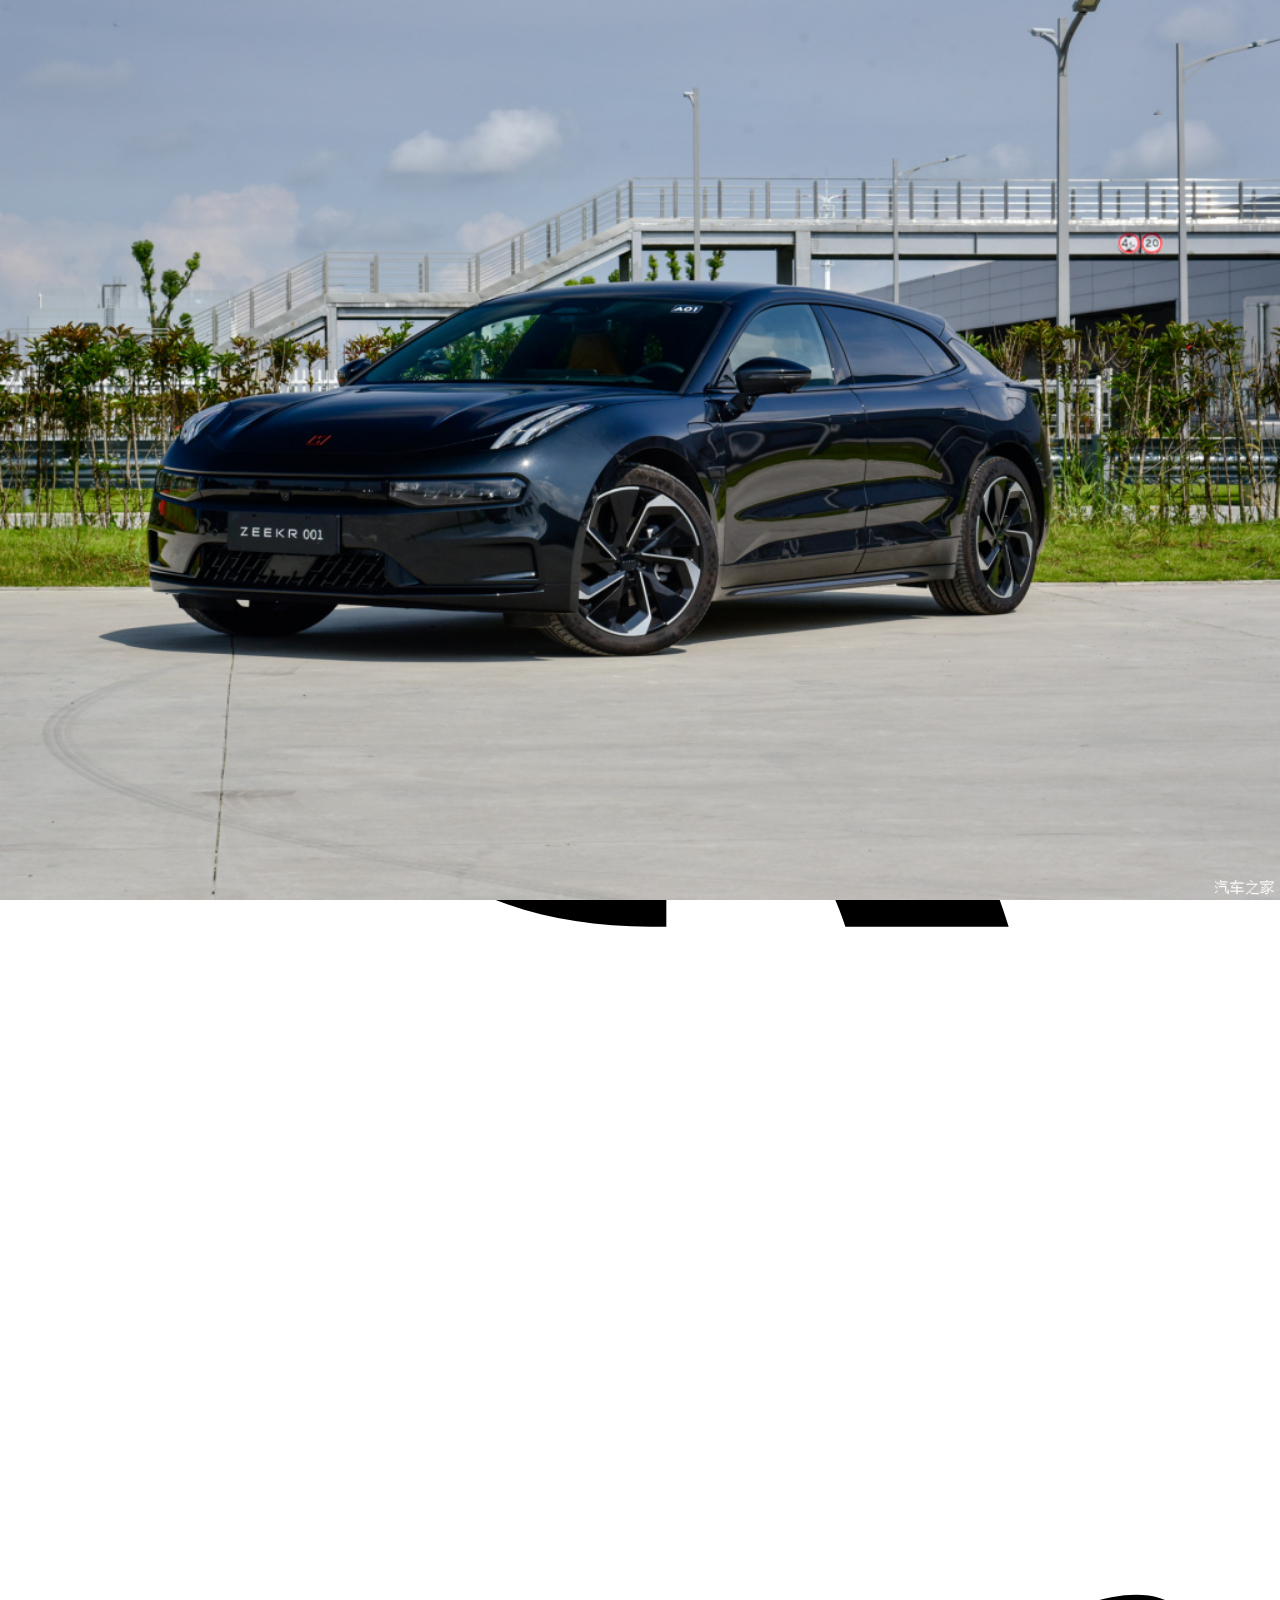
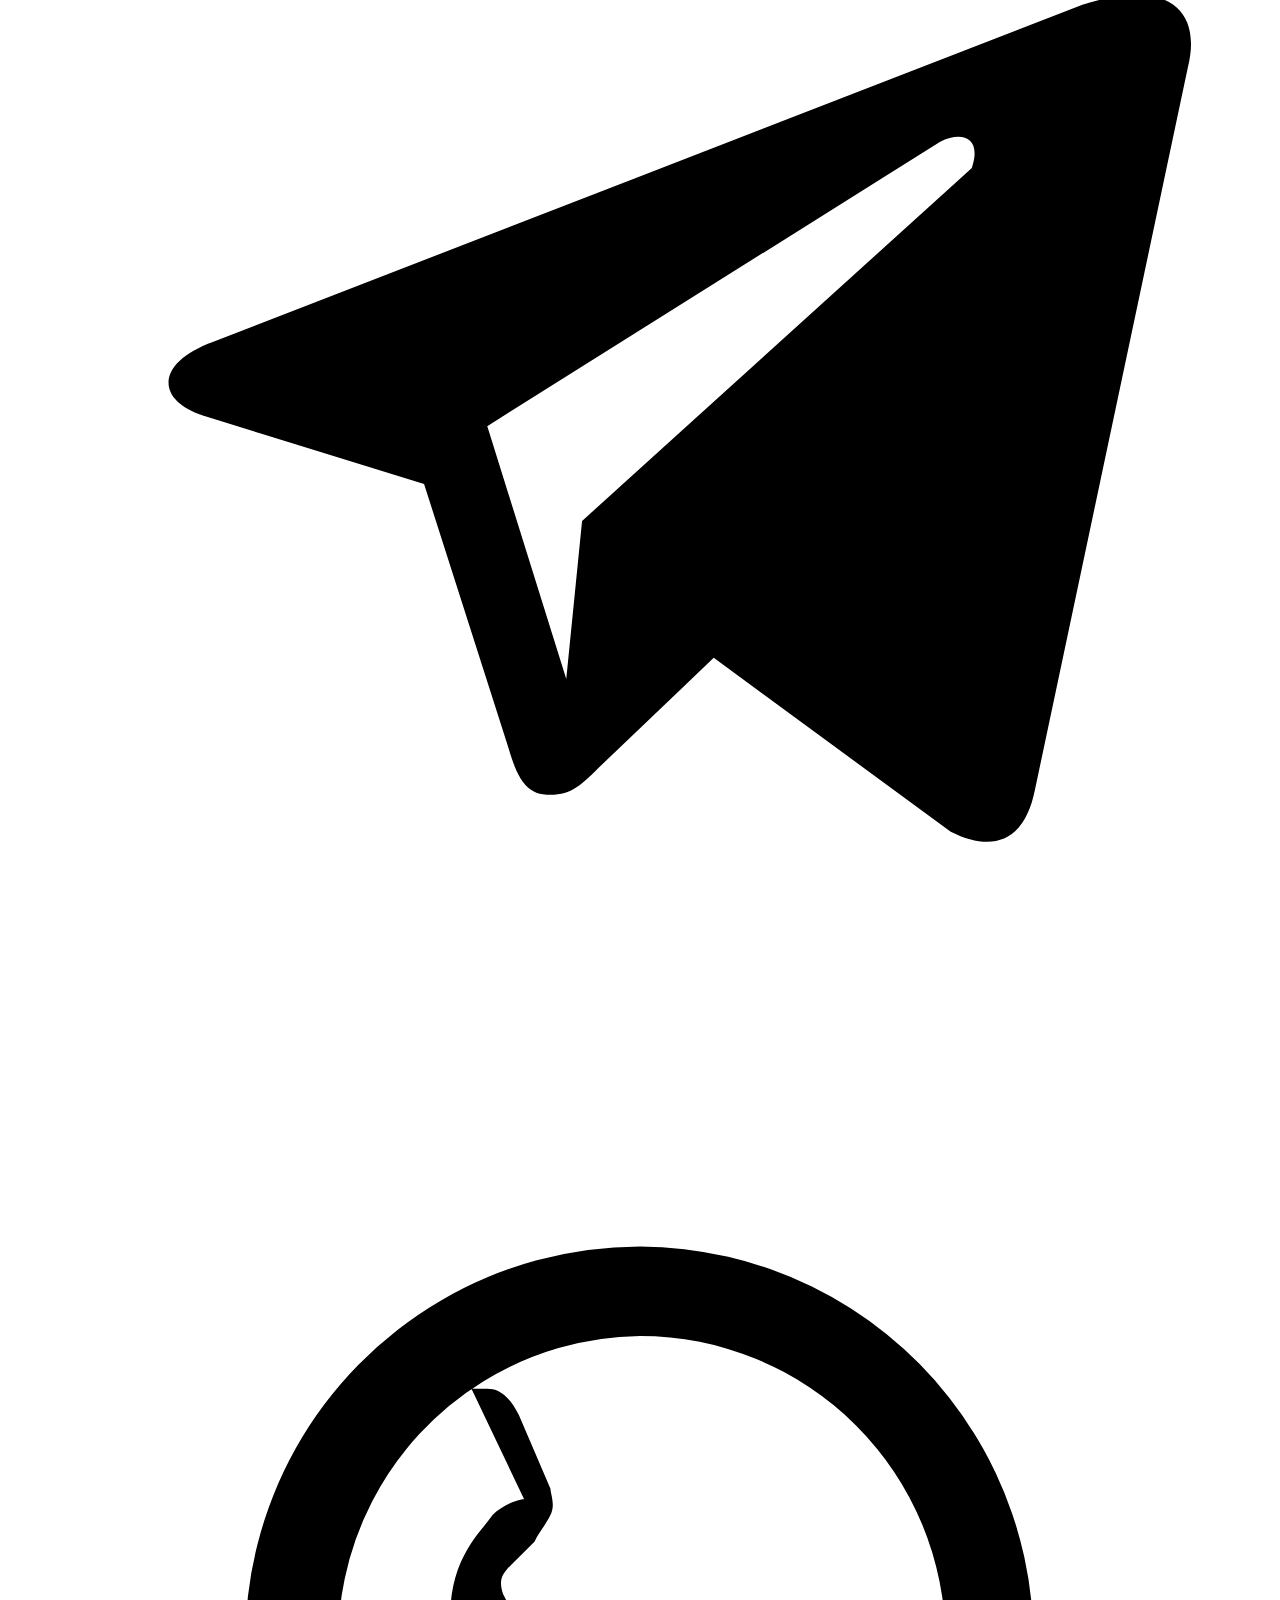
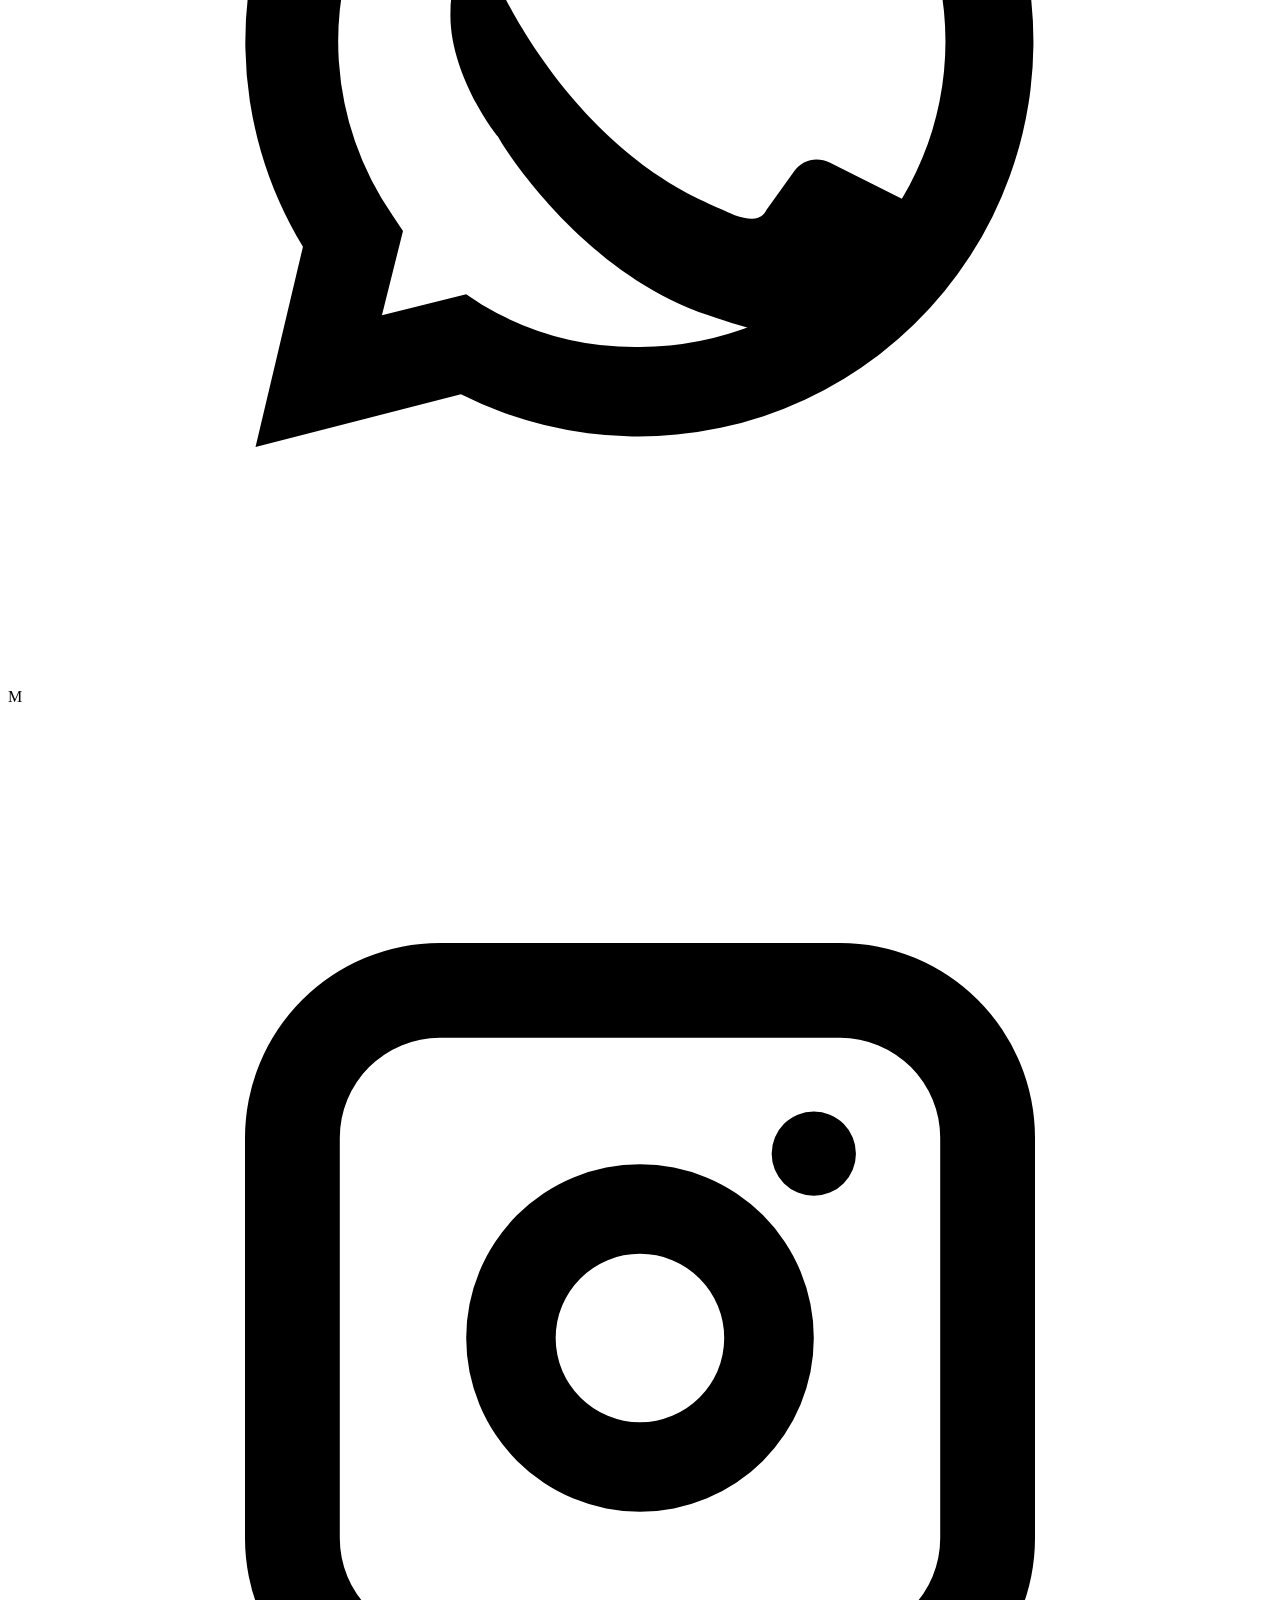
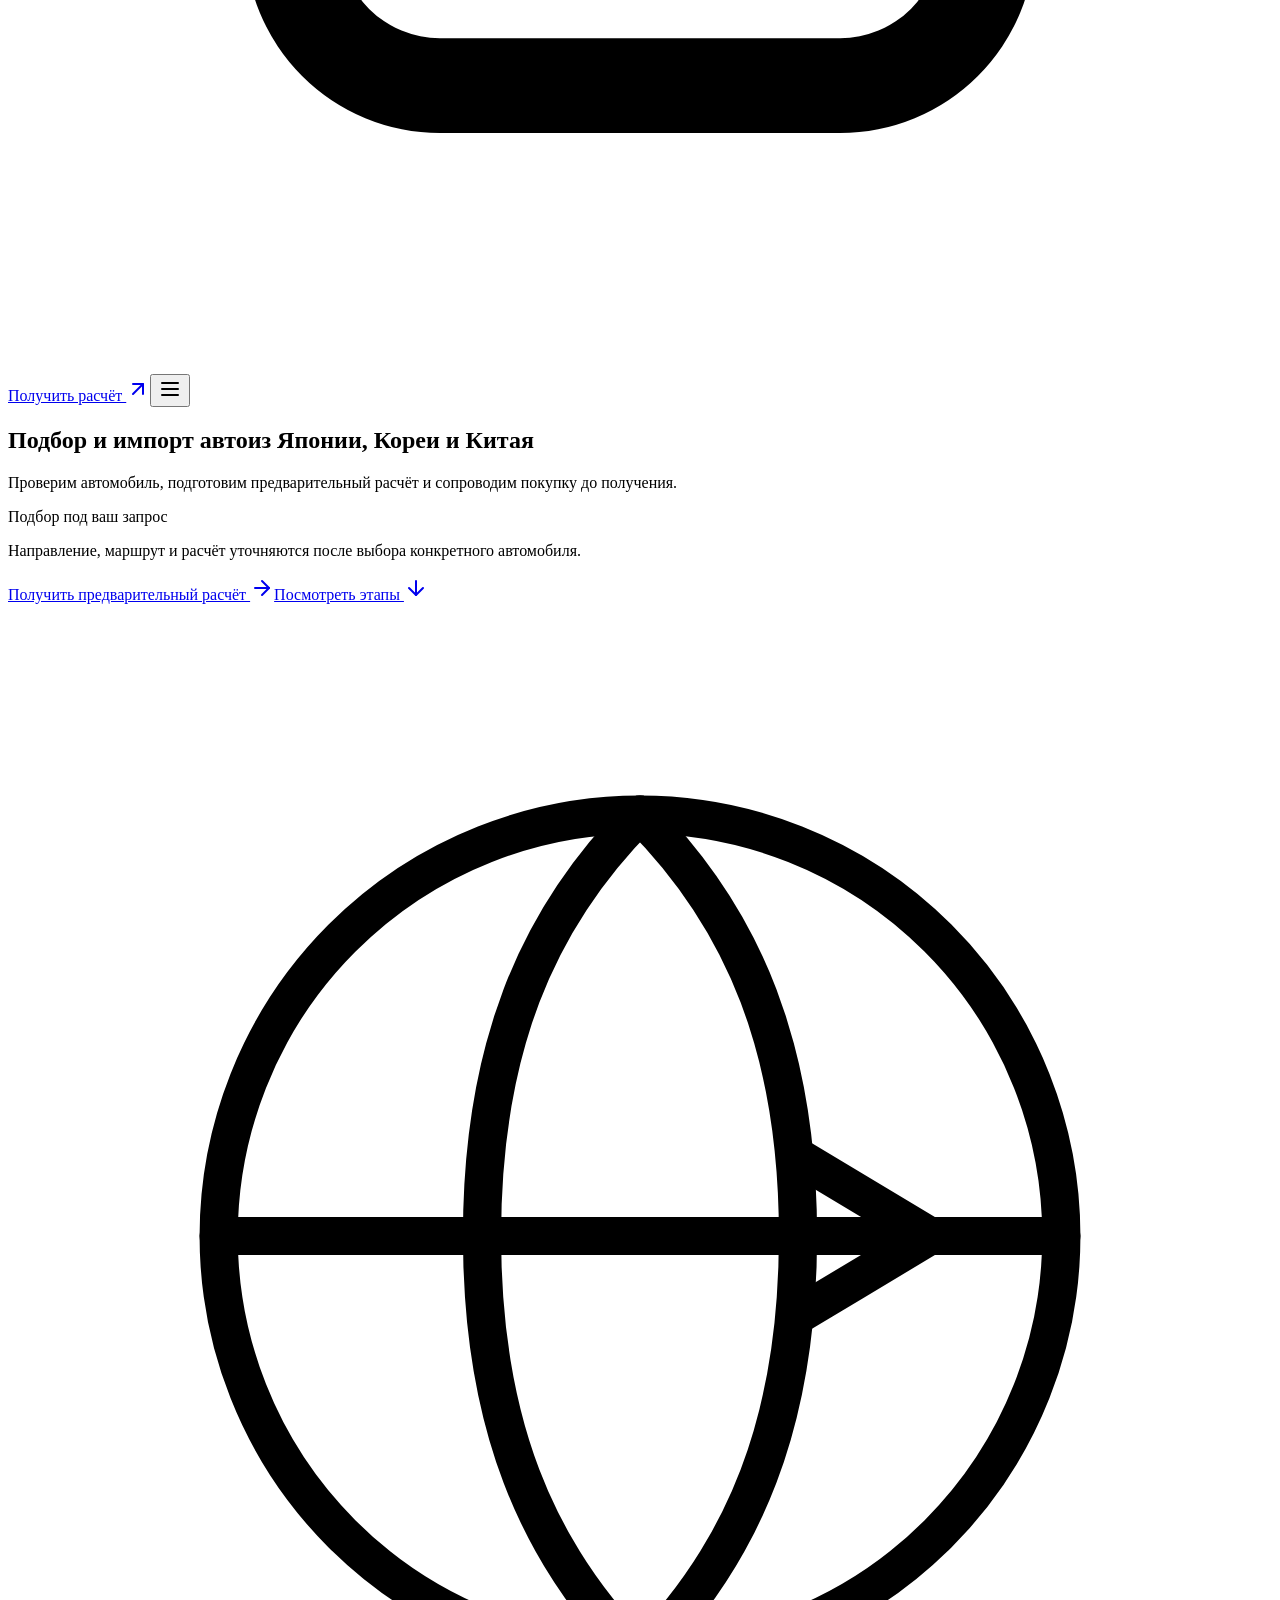
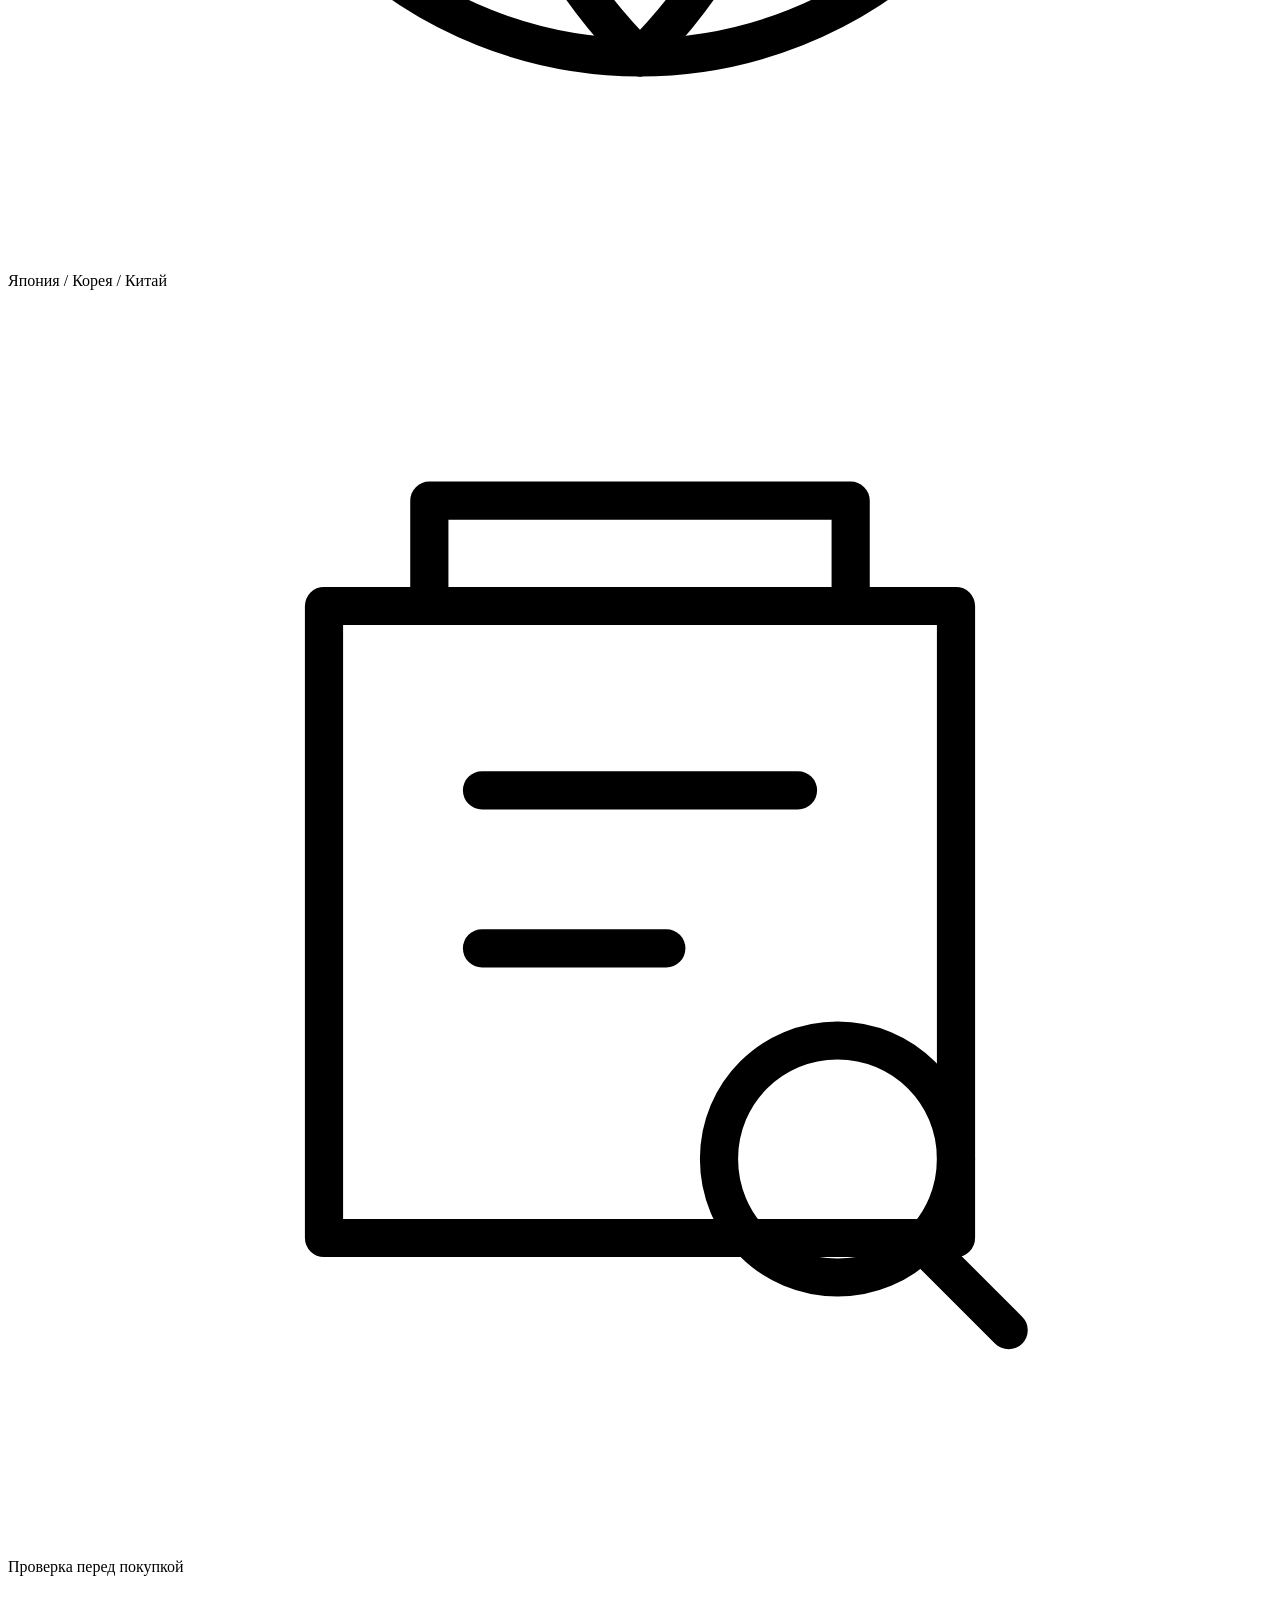
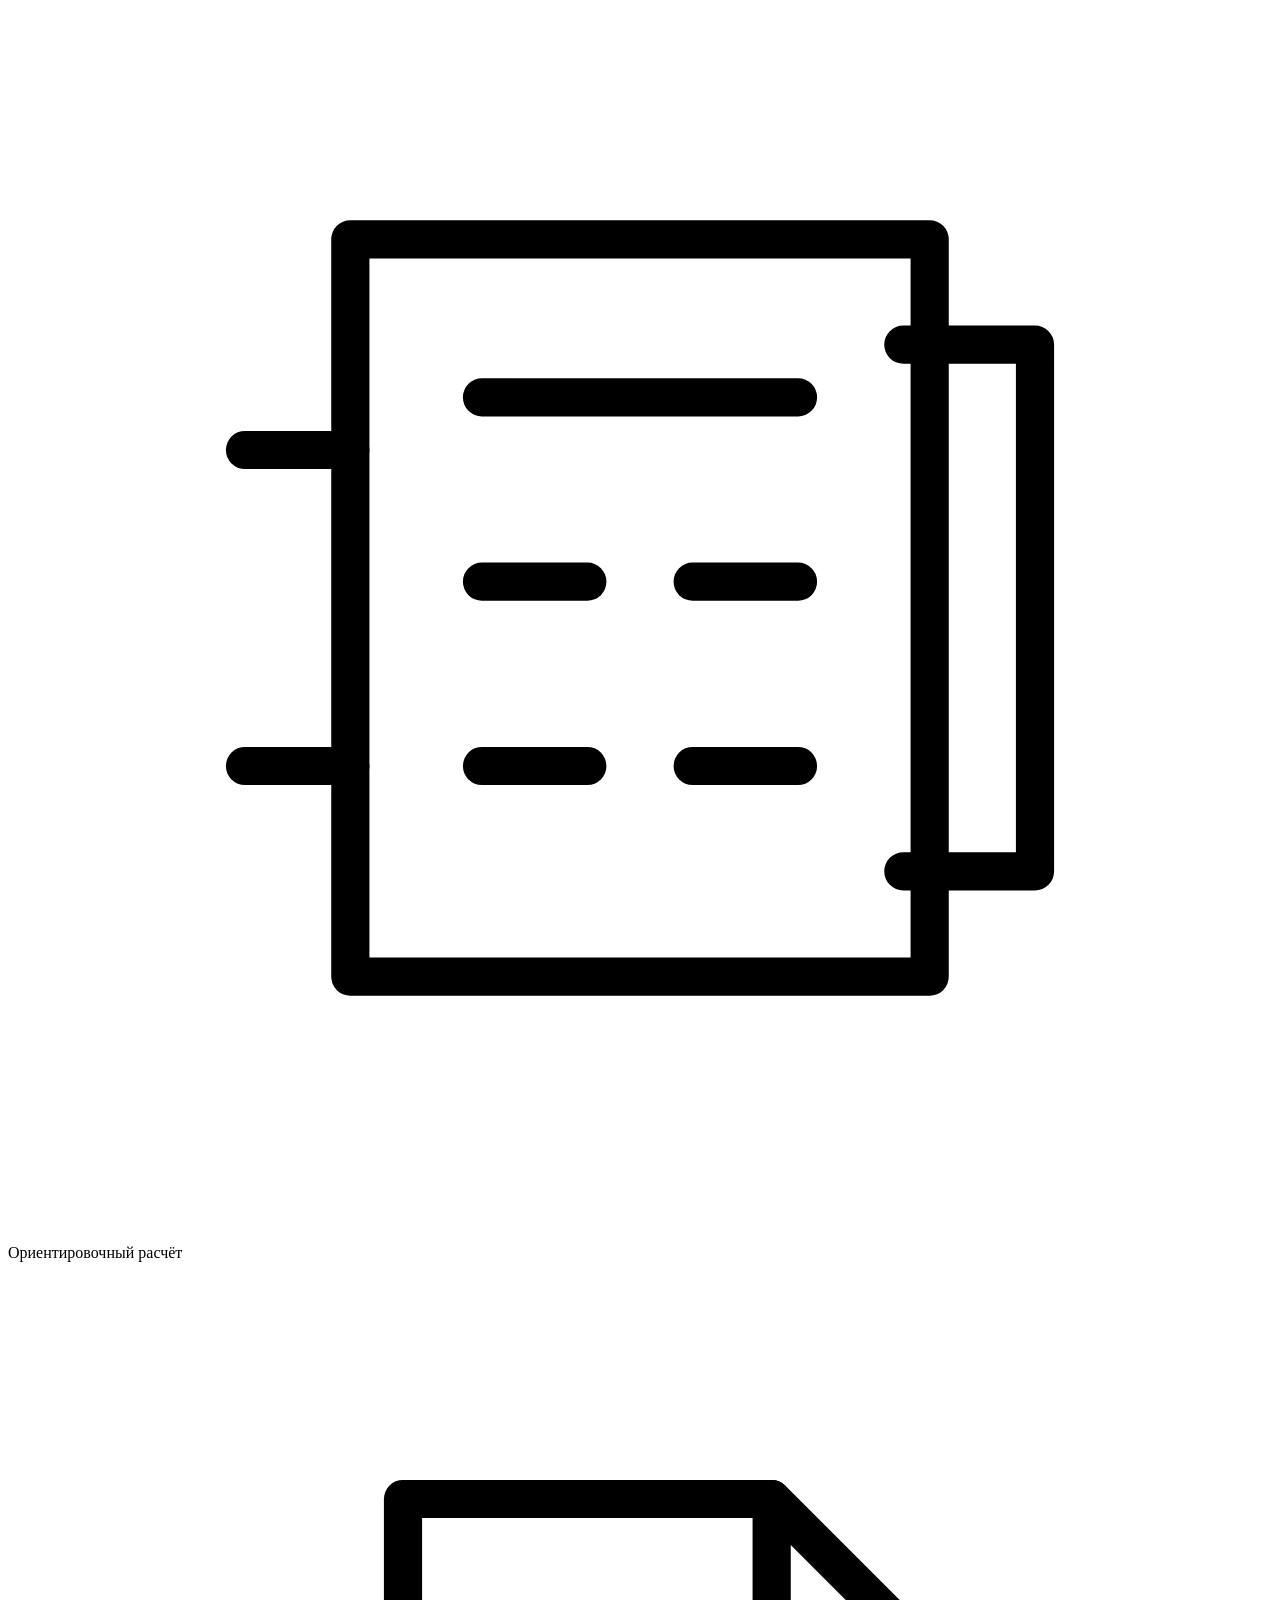
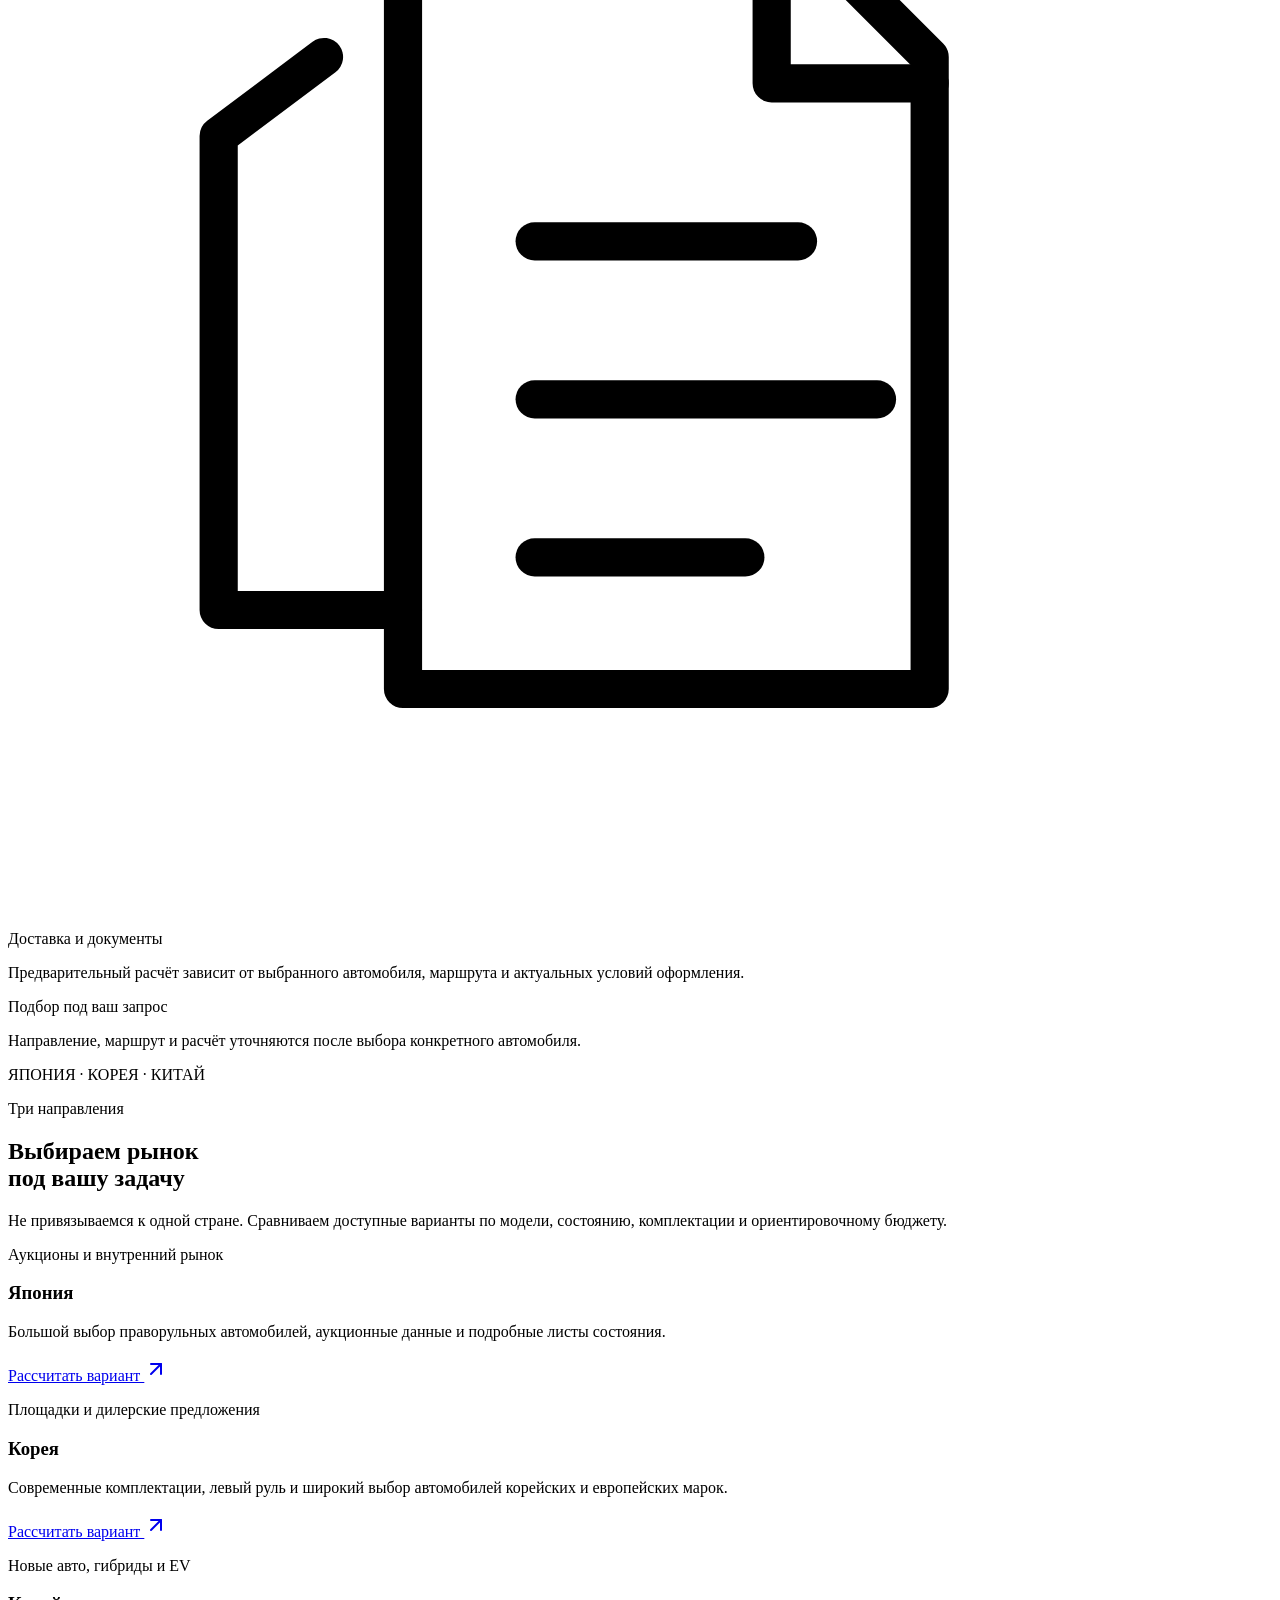
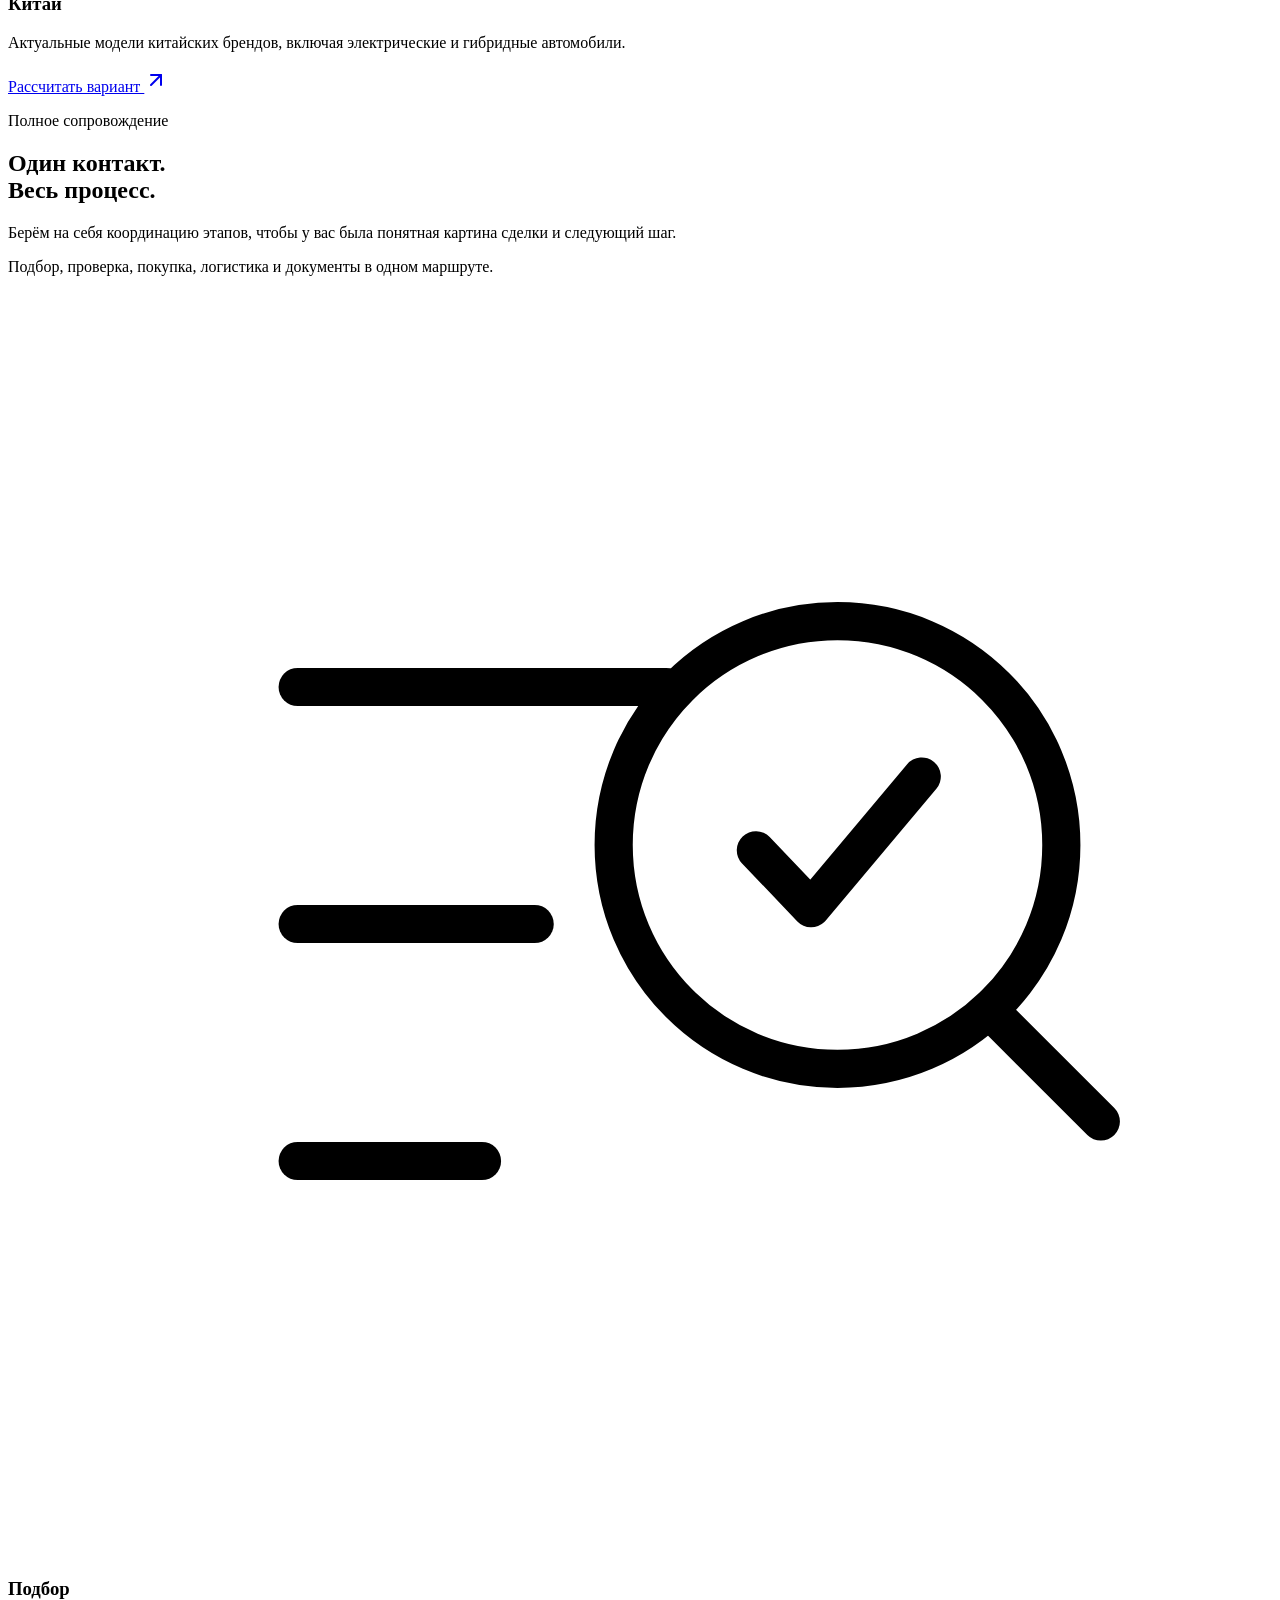
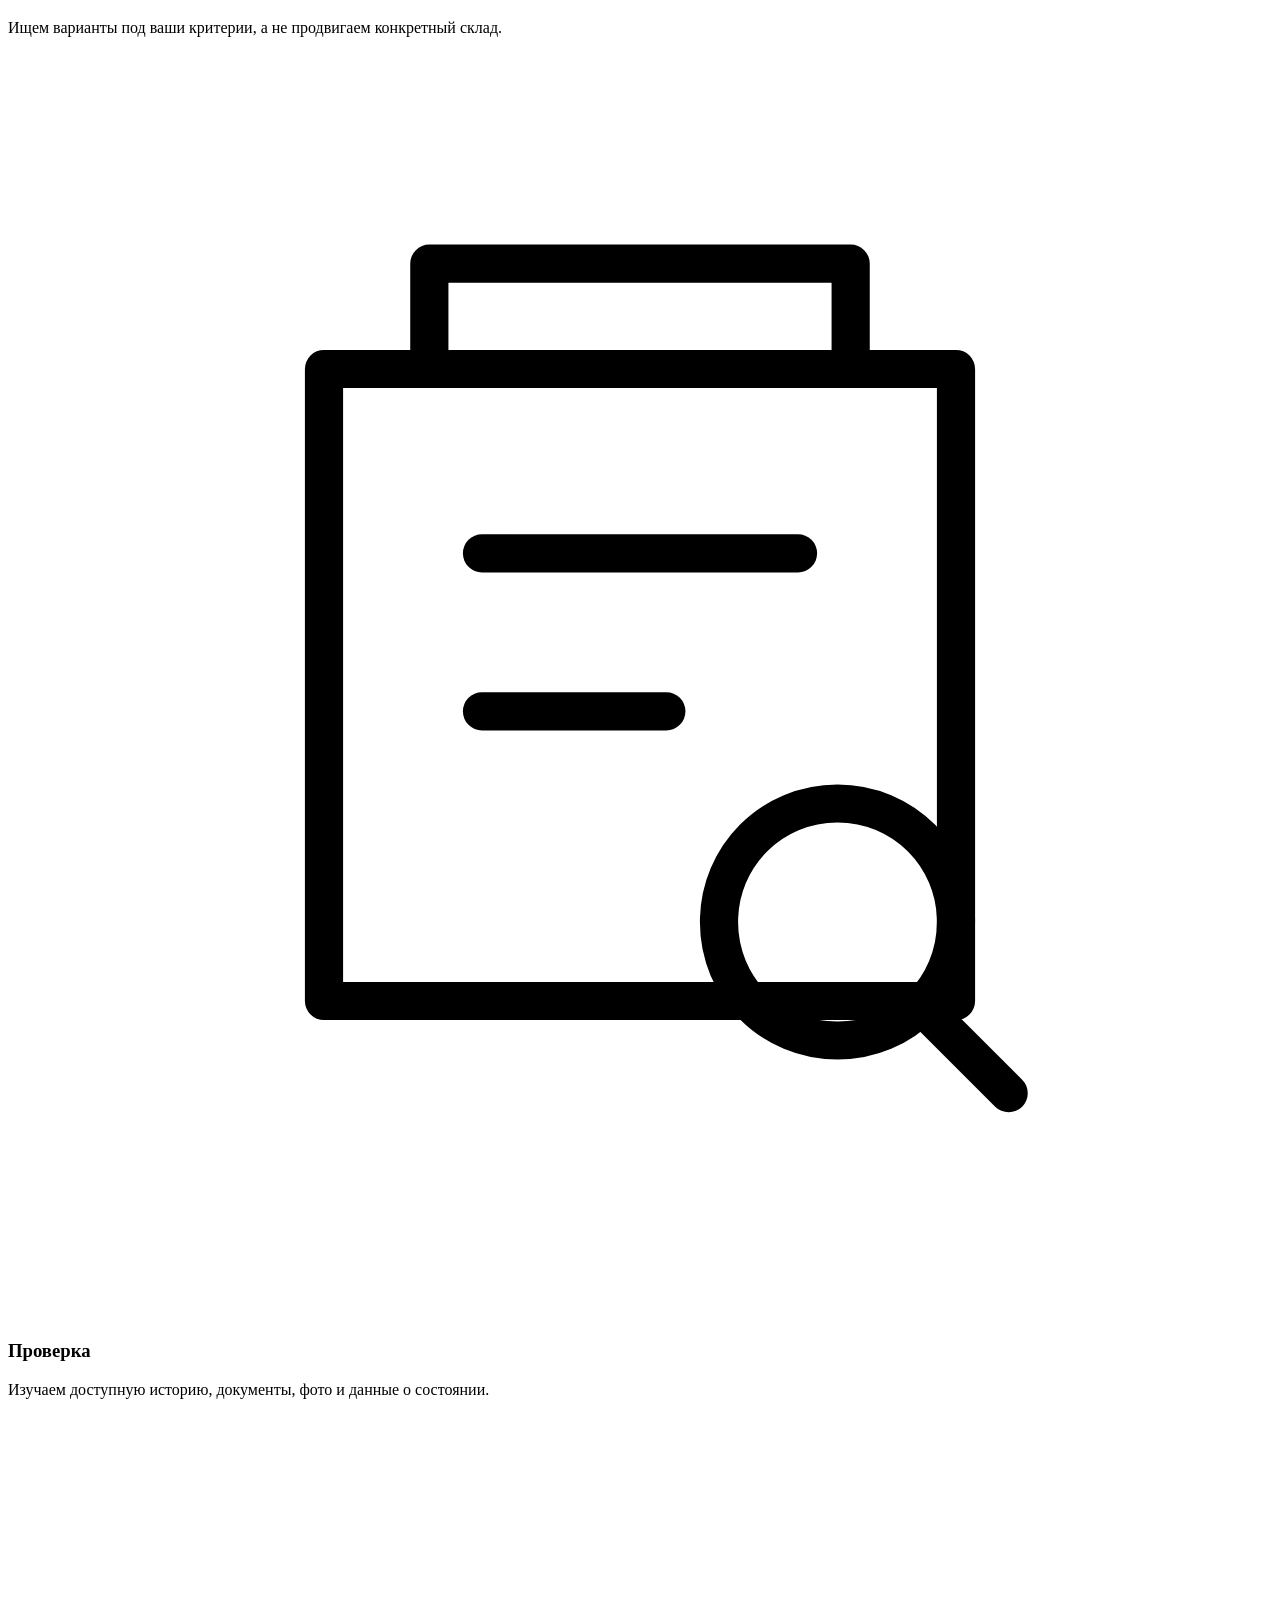
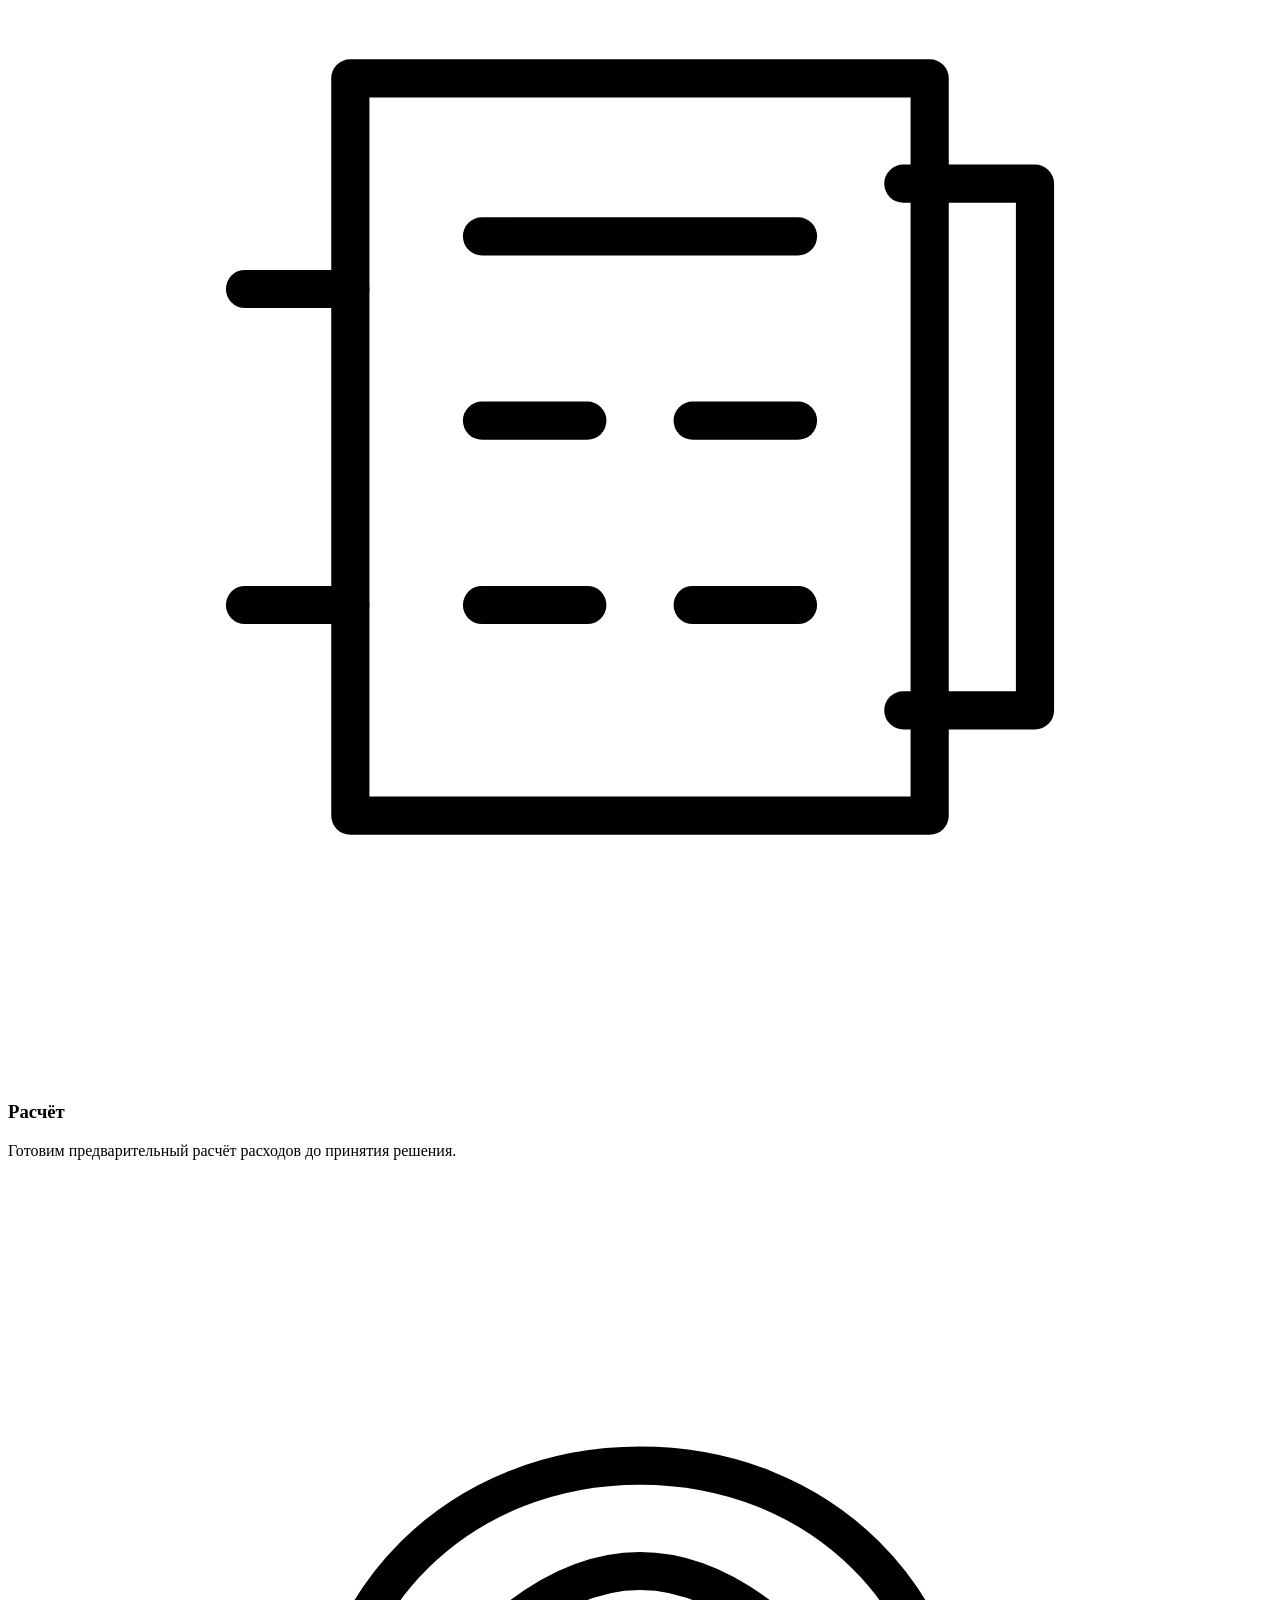
==== index.html @ a2185ac2 "Add files via upload" ====
<!DOCTYPE html><!--KCjhfJ66AXLd5nbCy2ma7--><html lang="ru" class="scroll-smooth"><head><meta charSet="utf-8"/><meta name="viewport" content="width=device-width, initial-scale=1"/><link rel="preload" as="image" href="/images/brand-icon.png"/><link rel="preload" as="image" href="/images/land-cruiser-hero.jpg"/><link rel="stylesheet" href="/ave-maria/_next/static/css/608f9a8817c7bbb1.css" data-precedence="next"/><link rel="preload" as="script" fetchPriority="low" href="/ave-maria/_next/static/chunks/webpack-5c0fc6c52c739766.js"/><script src="/ave-maria/_next/static/chunks/31965340-6d23fe74a6c37d34.js" async=""></script><script src="/ave-maria/_next/static/chunks/804-9fd3d40e0ec16a6e.js" async=""></script><script src="/ave-maria/_next/static/chunks/main-app-3c4fd75110147705.js" async=""></script><script src="/ave-maria/_next/static/chunks/322-4ee6280eaf1e9de4.js" async=""></script><script src="/ave-maria/_next/static/chunks/631-6baabab2bda111b6.js" async=""></script><script src="/ave-maria/_next/static/chunks/app/page-40e9fce6b89658fe.js" async=""></script><title>AVE MARIYA AUTO — автомобили из Японии, Кореи и Китая</title><meta name="description" content="Подбор, проверка и сопровождение покупки автомобиля из Японии, Кореи и Китая."/><link rel="canonical" href="https://ave-mariya-auto.example/"/><meta property="og:title" content="AVE MARIYA AUTO — подбор и импорт автомобилей из Азии"/><meta property="og:description" content="Подбор и сопровождение импорта автомобилей из Японии, Кореи и Китая."/><meta property="og:url" content="https://ave-mariya-auto.example/"/><meta property="og:site_name" content="AVE MARIYA AUTO"/><meta property="og:locale" content="ru_RU"/><meta property="og:image" content="https://ave-mariya-auto.example/opengraph-image"/><meta property="og:image:width" content="1200"/><meta property="og:image:height" content="630"/><meta property="og:image:alt" content="AVE MARIYA AUTO"/><meta property="og:type" content="website"/><meta name="twitter:card" content="summary_large_image"/><meta name="twitter:title" content="AVE MARIYA AUTO — автомобили из Японии, Кореи и Китая"/><meta name="twitter:description" content="Портфолио-демо сервиса подбора и сопровождения импорта автомобилей из Азии."/><meta name="twitter:image" content="https://ave-mariya-auto.example/opengraph-image"/><link rel="icon" href="/ave-maria/icon.png?a5bab1ad76a6d026" type="image/png" sizes="512x512"/><script src="/ave-maria/_next/static/chunks/polyfills-42372ed130431b0a.js" noModule=""></script></head><body class="__variable_478481 __variable_0e695a __variable_f37458"><div hidden=""><!--$--><!--/$--></div><a href="#main-content" class="skip-link">Перейти к содержимому</a><header class="fixed inset-x-0 top-0 z-50 border-b border-white/[.12] bg-ink/[.86] shadow-[0_12px_50px_rgba(0,0,0,.22)] backdrop-blur-xl"><div class="container-page flex h-[72px] items-center justify-between lg:h-[76px]"><a href="#top" class="flex items-center gap-3" aria-label="AVE MARIYA AUTO — наверх"><span class="relative grid size-9 shrink-0 place-items-center overflow-hidden rounded-[0.55rem] border border-white/15 bg-black shadow-[0_10px_28px_rgba(0,0,0,.35)] before:absolute before:inset-0 before:border before:border-white/[.06]"><img alt="AVE MARIYA AUTO" width="36" height="36" decoding="async" data-nimg="1" class="size-9 object-cover" style="color:transparent" src="/images/brand-icon.png"/></span><span class="font-mono text-[12px] font-bold tracking-[0.16em] sm:text-sm">AVE MARIYA <span class="text-silver">AUTO</span></span></a><nav class="hidden items-center gap-6 xl:flex" aria-label="Основная навигация"><a href="#countries" class="font-mono text-[10px] font-semibold uppercase tracking-[.08em] text-white/60 transition hover:text-white">Направления</a><a href="#services" class="font-mono text-[10px] font-semibold uppercase tracking-[.08em] text-white/60 transition hover:text-white">Услуги</a><a href="#process" class="font-mono text-[10px] font-semibold uppercase tracking-[.08em] text-white/60 transition hover:text-white">Этапы</a><a href="#deliverables" class="font-mono text-[10px] font-semibold uppercase tracking-[.08em] text-white/60 transition hover:text-white">Что получите</a><a href="#vehicles" class="font-mono text-[10px] font-semibold uppercase tracking-[.08em] text-white/60 transition hover:text-white">Автомобили</a></nav><div class="flex items-center gap-2"><div class="hidden items-center gap-1.5 md:flex" aria-label="Социальные сети"><span role="img" aria-label="VK" title="VK" class="grid size-11 place-items-center rounded-2xl border border-white/[.14] bg-white/[.025] text-[#0077FF] transition hover:border-white/[.28] hover:bg-white/[.055] hover:brightness-125"><svg viewBox="0 0 24 24" aria-hidden="true" class="size-[19px]"><path d="M4.8 7.6c.1 5.2 2.7 8.4 7.4 8.4h.3v-3c1.7.2 2.9 1.4 3.4 3h3.1c-.7-2.4-2.4-3.7-3.5-4.2 1.1-.7 2.7-2.2 3.1-4.2h-2.8c-.5 1.6-1.9 3.1-3.3 3.2V7.6H9.9v5.7C8.5 13 6.8 11.3 6.7 7.6H4.8Z" fill="currentColor"></path></svg></span><span role="img" aria-label="Telegram" title="Telegram" class="grid size-11 place-items-center rounded-2xl border border-white/[.14] bg-white/[.025] text-[#229ED9] transition hover:border-white/[.28] hover:bg-white/[.055] hover:brightness-125"><svg viewBox="0 0 24 24" aria-hidden="true" class="size-[19px]"><path d="M20.4 4.8 3.9 11.2c-1.1.4-1.1 1.1-.2 1.4l4.2 1.3 1.6 5c.2.7.4.9.8.9.4 0 .6-.2.9-.5l2.2-2.1 4.5 3.3c.8.4 1.4.2 1.6-.8L22.4 6c.3-1.2-.5-1.7-2-1.2Zm-2.1 3.1-7.4 6.7-.3 3-1.5-4.8 8.6-5.4c.4-.2.8-.1.6.5Z" fill="currentColor"></path></svg></span><span role="img" aria-label="WhatsApp" title="WhatsApp" class="grid size-11 place-items-center rounded-2xl border border-white/[.14] bg-white/[.025] text-[#25D366] transition hover:border-white/[.28] hover:bg-white/[.055] hover:brightness-125"><svg viewBox="0 0 24 24" aria-hidden="true" class="size-[19px]"><path d="M12 4.3a7.5 7.5 0 0 0-6.4 11.4l-.9 3.8 3.9-1a7.5 7.5 0 1 0 3.4-14.2Zm0 1.7a5.8 5.8 0 0 1 0 11.6 5.7 5.7 0 0 1-3-.8l-.3-.2-1.6.4.4-1.6-.2-.3A5.8 5.8 0 0 1 12 6Zm-2.2 3.1c-.1 0-.4.1-.6.3-.2.3-.8.8-.8 1.9s.8 2.2.9 2.3c.1.2 1.6 2.6 4 3.4 2 .7 2.4.4 2.8.4.4-.1 1.3-.6 1.5-1.1.2-.5.2-1 .1-1.1-.1-.1-.3-.2-.7-.4l-1.4-.7c-.2-.1-.5-.1-.7.2l-.5.7c-.1.2-.3.2-.6.1-.4-.2-1.4-.5-2.6-1.7-1-1-1.6-2.1-1.8-2.5-.1-.3 0-.4.2-.6l.4-.4c.1-.2.2-.3.3-.5.1-.2 0-.4 0-.5l-.6-1.4c-.2-.4-.4-.5-.6-.5h-.3Z" fill="currentColor"></path></svg></span><span role="img" aria-label="MAX" title="MAX" class="grid size-11 place-items-center rounded-2xl border border-white/[.14] bg-white/[.025] text-[#2D8CFF] transition hover:border-white/[.28] hover:bg-white/[.055] hover:brightness-125"><span aria-hidden="true" class="font-mono text-[14px] font-black tracking-[-.08em]">M</span></span><span role="img" aria-label="Instagram" title="Instagram" class="grid size-11 place-items-center rounded-2xl border border-white/[.14] bg-white/[.025] text-[#E4405F] transition hover:border-white/[.28] hover:bg-white/[.055] hover:brightness-125"><svg viewBox="0 0 24 24" aria-hidden="true" class="size-[19px]"><path d="M8.2 4.5h7.6a3.7 3.7 0 0 1 3.7 3.7v7.6a3.7 3.7 0 0 1-3.7 3.7H8.2a3.7 3.7 0 0 1-3.7-3.7V8.2a3.7 3.7 0 0 1 3.7-3.7Zm0 1.8a1.9 1.9 0 0 0-1.9 1.9v7.6a1.9 1.9 0 0 0 1.9 1.9h7.6a1.9 1.9 0 0 0 1.9-1.9V8.2a1.9 1.9 0 0 0-1.9-1.9H8.2Zm3.8 2.4a3.3 3.3 0 1 1 0 6.6 3.3 3.3 0 0 1 0-6.6Zm0 1.7a1.6 1.6 0 1 0 0 3.2 1.6 1.6 0 0 0 0-3.2Zm4.1-1.9a.8.8 0 1 1-1.6 0 .8.8 0 0 1 1.6 0Z" fill="currentColor"></path></svg></span></div><a href="#lead" class="hidden min-h-10 items-center gap-2 rounded-2xl bg-signal px-4 text-[11px] font-bold shadow-[0_14px_34px_rgba(216,35,42,.16)] transition hover:bg-[#ee3037] md:flex">Получить расчёт <svg xmlns="http://www.w3.org/2000/svg" width="24" height="24" viewBox="0 0 24 24" fill="none" stroke="currentColor" stroke-width="2" stroke-linecap="round" stroke-linejoin="round" class="lucide lucide-arrow-up-right size-3.5"><path d="M7 7h10v10"></path><path d="M7 17 17 7"></path></svg></a><button type="button" class="grid size-10 place-items-center rounded-2xl border border-white/20 bg-white/[.025] xl:hidden" aria-label="Открыть меню" aria-expanded="false" aria-controls="mobile-navigation"><svg xmlns="http://www.w3.org/2000/svg" width="24" height="24" viewBox="0 0 24 24" fill="none" stroke="currentColor" stroke-width="2" stroke-linecap="round" stroke-linejoin="round" class="lucide lucide-menu size-5"><line x1="4" x2="20" y1="12" y2="12"></line><line x1="4" x2="20" y1="6" y2="6"></line><line x1="4" x2="20" y1="18" y2="18"></line></svg></button></div></div></header><main id="main-content" tabindex="-1" class="overflow-hidden"><section id="top" class="relative overflow-hidden bg-hero-glow pt-[72px] lg:min-h-screen lg:pt-20"><div class="surface-grid absolute inset-0 opacity-45"></div><div class="absolute left-[10%] top-28 h-72 w-72 rounded-full bg-signal/[.055] blur-[100px]"></div><div class="absolute right-[4%] top-24 h-px w-[34vw] bg-gradient-to-r from-transparent via-white/20 to-transparent"></div><div class="container-page relative grid gap-10 pb-16 pt-10 lg:min-h-[calc(100vh-80px)] lg:grid-cols-[.88fr_1.12fr] lg:items-center lg:gap-14 lg:py-12 xl:gap-20"><div class="relative z-10 max-w-[650px]"><h1 class="reveal font-display text-[clamp(2.45rem,4.65vw,4.85rem)] font-medium leading-[1.03] tracking-[.005em] [animation-delay:80ms]">Подбор и импорт авто<span class="mt-3 block text-platinum/92">из Японии, Кореи и Китая</span></h1><p class="reveal mt-6 max-w-[590px] text-[15px] leading-7 text-white/[.68] sm:text-lg [animation-delay:150ms]">Проверим автомобиль, подготовим предварительный расчёт и сопроводим покупку до получения.</p><div class="mt-7 lg:hidden"><div class="perspective-card group relative overflow-hidden border border-white/[.14] bg-[#090b0c] shadow-2xl shadow-black/60 h-[310px]"><div class="panel-noise absolute inset-0 opacity-80"></div><div class="surface-grid absolute inset-0 opacity-25"></div><div class="absolute -right-24 top-0 h-80 w-80 rounded-full bg-signal/[.12] blur-[110px]"></div><div class="absolute -left-20 bottom-10 h-72 w-72 rounded-full bg-white/[.05] blur-[110px]"></div><div class="rounded-card absolute inset-2 overflow-hidden border border-white/[.07] bg-black"><img alt="" decoding="async" data-nimg="fill" class="object-cover saturate-[1.04] transition duration-1000 group-hover:scale-[1.018] object-[52%_50%]" style="position:absolute;height:100%;width:100%;left:0;top:0;right:0;bottom:0;color:transparent" src="/images/land-cruiser-hero.jpg"/><div class="absolute inset-0 bg-gradient-to-r from-black/[.52] via-black/5 to-black/[.22]"></div><div class="absolute inset-0 bg-gradient-to-t from-black/85 via-transparent to-black/25"></div><div class="scan-line scan-motion absolute top-[18%] h-px w-full"></div><div class="scan-line scan-motion absolute top-[61%] h-px w-full [animation-delay:1.6s]"></div><div class="absolute inset-x-[8%] bottom-[9%] h-14 rounded-[100%] bg-white/[.12] blur-3xl"></div></div><div class="rounded-card absolute border border-white/[.16] bg-[#090b0c]/88 shadow-2xl shadow-black/40 backdrop-blur-xl bottom-4 left-4 right-4 p-4"><p class="text-sm font-semibold tracking-[-.02em] text-white/[.86]">Подбор под ваш запрос</p><p class="mt-3 text-xs leading-5 text-white/[.56]">Направление, маршрут и расчёт уточняются после выбора конкретного автомобиля.</p></div></div></div><div class="reveal mt-7 flex flex-col gap-3 sm:flex-row lg:flex-col xl:flex-row [animation-delay:220ms]"><a href="#lead" class="button-primary min-h-[58px] sm:shrink-0 sm:whitespace-nowrap sm:px-5 lg:w-full xl:w-auto xl:px-6">Получить предварительный расчёт <svg xmlns="http://www.w3.org/2000/svg" width="24" height="24" viewBox="0 0 24 24" fill="none" stroke="currentColor" stroke-width="2" stroke-linecap="round" stroke-linejoin="round" class="lucide lucide-arrow-right size-4 shrink-0"><path d="M5 12h14"></path><path d="m12 5 7 7-7 7"></path></svg></a><a href="#process" class="button-secondary min-h-[58px] bg-ink/50 backdrop-blur-sm sm:shrink-0 sm:whitespace-nowrap sm:px-5 lg:w-full xl:w-auto xl:px-6">Посмотреть этапы <svg xmlns="http://www.w3.org/2000/svg" width="24" height="24" viewBox="0 0 24 24" fill="none" stroke="currentColor" stroke-width="2" stroke-linecap="round" stroke-linejoin="round" class="lucide lucide-arrow-down size-4 shrink-0"><path d="M12 5v14"></path><path d="m19 12-7 7-7-7"></path></svg></a></div><div class="rounded-card mt-7 grid grid-cols-2 gap-px overflow-hidden border border-white/[.12] bg-white/[.1] sm:grid-cols-4 lg:grid-cols-2 xl:grid-cols-4"><div class="group flex min-h-[92px] flex-col justify-between bg-[#0b0d0e]/95 p-4 shadow-[inset_0_1px_0_rgba(255,255,255,.035)] transition hover:bg-white/[.045]"><svg viewBox="0 0 48 48" fill="none" stroke="currentColor" stroke-width="1.45" stroke-linecap="round" stroke-linejoin="round" aria-hidden="true" class="size-5 text-white/[.62] transition group-hover:text-signal"><path d="M24 8a16 16 0 1 0 0 32 16 16 0 0 0 0-32Z"></path><path d="M8 24h32"></path><path d="M24 8c4 4 6 9 6 16s-2 12-6 16"></path><path d="M24 8c-4 4-6 9-6 16s2 12 6 16"></path><path d="m30 27 5-3-5-3"></path></svg><span class="mt-4 text-[13px] font-semibold leading-5 text-white/[.78]">Япония / Корея / Китай</span></div><div class="group flex min-h-[92px] flex-col justify-between bg-[#0b0d0e]/95 p-4 shadow-[inset_0_1px_0_rgba(255,255,255,.035)] transition hover:bg-white/[.045]"><svg viewBox="0 0 48 48" fill="none" stroke="currentColor" stroke-width="1.45" stroke-linecap="round" stroke-linejoin="round" aria-hidden="true" class="size-5 text-white/[.62] transition group-hover:text-signal"><path d="M12 12h24v24H12z"></path><path d="M18 19h12"></path><path d="M18 25h7"></path><path d="M31.5 28.5c2.5 0 4.5 2 4.5 4.5s-2 4.5-4.5 4.5-4.5-2-4.5-4.5 2-4.5 4.5-4.5Z"></path><path d="m35 36.5 3 3"></path><path d="M16 12V8h16v4"></path></svg><span class="mt-4 text-[13px] font-semibold leading-5 text-white/[.78]">Проверка перед покупкой</span></div><div class="group flex min-h-[92px] flex-col justify-between bg-[#0b0d0e]/95 p-4 shadow-[inset_0_1px_0_rgba(255,255,255,.035)] transition hover:bg-white/[.045]"><svg viewBox="0 0 48 48" fill="none" stroke="currentColor" stroke-width="1.45" stroke-linecap="round" stroke-linejoin="round" aria-hidden="true" class="size-5 text-white/[.62] transition group-hover:text-signal"><path d="M13 10h22v28H13z"></path><path d="M18 16h12"></path><path d="M18 23h4"></path><path d="M26 23h4"></path><path d="M18 30h4"></path><path d="M26 30h4"></path><path d="M34 14h5v20h-5"></path><path d="M9 18h4"></path><path d="M9 30h4"></path></svg><span class="mt-4 text-[13px] font-semibold leading-5 text-white/[.78]">Ориентировочный расчёт</span></div><div class="group flex min-h-[92px] flex-col justify-between bg-[#0b0d0e]/95 p-4 shadow-[inset_0_1px_0_rgba(255,255,255,.035)] transition hover:bg-white/[.045]"><svg viewBox="0 0 48 48" fill="none" stroke="currentColor" stroke-width="1.45" stroke-linecap="round" stroke-linejoin="round" aria-hidden="true" class="size-5 text-white/[.62] transition group-hover:text-signal"><path d="M15 9h14l6 6v24H15z"></path><path d="M29 9v7h6"></path><path d="M20 22h10"></path><path d="M20 28h13"></path><path d="M20 34h8"></path><path d="m12 15-4 3v18h7"></path></svg><span class="mt-4 text-[13px] font-semibold leading-5 text-white/[.78]">Доставка и документы</span></div></div><p class="mt-4 text-[13px] leading-6 text-white/[.58]">Предварительный расчёт зависит от выбранного автомобиля, маршрута и актуальных условий оформления.</p></div><div class="hidden lg:block"><div class="perspective-card group relative overflow-hidden border border-white/[.14] bg-[#090b0c] shadow-2xl shadow-black/60 h-[min(70vh,700px)] min-h-[580px]"><div class="panel-noise absolute inset-0 opacity-80"></div><div class="surface-grid absolute inset-0 opacity-25"></div><div class="absolute -right-24 top-0 h-80 w-80 rounded-full bg-signal/[.12] blur-[110px]"></div><div class="absolute -left-20 bottom-10 h-72 w-72 rounded-full bg-white/[.05] blur-[110px]"></div><div class="rounded-card absolute inset-2 overflow-hidden border border-white/[.07] bg-black"><img alt="Toyota Land Cruiser — демонстрационный визуал для проекта импорта авто" decoding="async" data-nimg="fill" class="object-cover saturate-[1.04] transition duration-1000 group-hover:scale-[1.018] object-[50%_center]" style="position:absolute;height:100%;width:100%;left:0;top:0;right:0;bottom:0;color:transparent" src="/images/land-cruiser-hero.jpg"/><div class="absolute inset-0 bg-gradient-to-r from-black/[.52] via-black/5 to-black/[.22]"></div><div class="absolute inset-0 bg-gradient-to-t from-black/85 via-transparent to-black/25"></div><div class="scan-line scan-motion absolute top-[18%] h-px w-full"></div><div class="scan-line scan-motion absolute top-[61%] h-px w-full [animation-delay:1.6s]"></div><div class="absolute inset-x-[8%] bottom-[9%] h-14 rounded-[100%] bg-white/[.12] blur-3xl"></div></div><div class="rounded-card absolute border border-white/[.16] bg-[#090b0c]/88 shadow-2xl shadow-black/40 backdrop-blur-xl bottom-7 right-7 w-[326px] p-6"><p class="text-sm font-semibold tracking-[-.02em] text-white/[.86]">Подбор под ваш запрос</p><p class="mt-3 text-xs leading-5 text-white/[.56]">Направление, маршрут и расчёт уточняются после выбора конкретного автомобиля.</p></div><div class="absolute bottom-7 left-7 border-l border-white/[.16] pl-4"><p class="mt-2 font-mono text-xs font-bold tracking-[.12em] text-white/[.86]">ЯПОНИЯ · КОРЕЯ · КИТАЙ</p></div></div></div></div></section><section id="countries" class="section-pad border-t border-line bg-graphite"><div class="container-page"><div class="grid gap-8 lg:grid-cols-2 lg:items-end"><div><p class="eyebrow mb-6">Три направления</p><h2 class="display-title">Выбираем рынок<br/>под вашу задачу</h2></div><p class="max-w-lg text-sm leading-7 text-white/[.58] lg:justify-self-end">Не привязываемся к одной стране. Сравниваем доступные варианты по модели, состоянию, комплектации и ориентировочному бюджету.</p></div><div class="mt-14 grid gap-4 md:grid-cols-3 lg:mt-[4.5rem]"><article class="rounded-card group relative flex min-h-[540px] flex-col overflow-hidden border border-white/[.1] bg-[#0b0d0e] p-5 transition duration-300 hover:-translate-y-1 hover:border-white/[.24] sm:p-6 lg:p-7"><div class="panel-noise absolute inset-0 opacity-80 transition group-hover:opacity-100"></div><div class="rounded-card relative mt-12 aspect-[16/9] overflow-hidden border border-white/[.08] bg-black/25 opacity-75 transition duration-500 group-hover:opacity-90"><img alt="Демонстрационный визуал направления: Япония" loading="lazy" decoding="async" data-nimg="fill" class="object-cover object-center transition duration-700 group-hover:scale-[1.035]" style="position:absolute;height:100%;width:100%;left:0;top:0;right:0;bottom:0;color:transparent" src="/images/flag-japan.jpg"/><div class="absolute inset-0 bg-gradient-to-t from-[#0b0d0e]/80 via-transparent to-black/10"></div></div><div class="relative mt-auto pt-9"><p class="mb-3 font-mono text-[10px] uppercase tracking-[.15em] text-white/[.45]">Аукционы и внутренний рынок</p><h3 class="font-display text-4xl font-medium tracking-[-.055em]">Япония</h3><p class="mt-4 text-sm leading-6 text-white/[.54]">Большой выбор праворульных автомобилей, аукционные данные и подробные листы состояния.</p><a href="#lead" class="mt-6 inline-flex items-center gap-2 text-xs font-bold text-white transition hover:text-signal">Рассчитать вариант <svg xmlns="http://www.w3.org/2000/svg" width="24" height="24" viewBox="0 0 24 24" fill="none" stroke="currentColor" stroke-width="2" stroke-linecap="round" stroke-linejoin="round" class="lucide lucide-arrow-up-right size-4 text-signal"><path d="M7 7h10v10"></path><path d="M7 17 17 7"></path></svg></a></div></article><article class="rounded-card group relative flex min-h-[540px] flex-col overflow-hidden border border-white/[.1] bg-[#0b0d0e] p-5 transition duration-300 hover:-translate-y-1 hover:border-white/[.24] sm:p-6 lg:p-7"><div class="panel-noise absolute inset-0 opacity-80 transition group-hover:opacity-100"></div><div class="rounded-card relative mt-12 aspect-[16/9] overflow-hidden border border-white/[.08] bg-black/25 opacity-75 transition duration-500 group-hover:opacity-90"><img alt="Демонстрационный визуал направления: Корея" loading="lazy" decoding="async" data-nimg="fill" class="object-cover object-center transition duration-700 group-hover:scale-[1.035]" style="position:absolute;height:100%;width:100%;left:0;top:0;right:0;bottom:0;color:transparent" src="/images/flag-korea.avif"/><div class="absolute inset-0 bg-gradient-to-t from-[#0b0d0e]/80 via-transparent to-black/10"></div></div><div class="relative mt-auto pt-9"><p class="mb-3 font-mono text-[10px] uppercase tracking-[.15em] text-white/[.45]">Площадки и дилерские предложения</p><h3 class="font-display text-4xl font-medium tracking-[-.055em]">Корея</h3><p class="mt-4 text-sm leading-6 text-white/[.54]">Современные комплектации, левый руль и широкий выбор автомобилей корейских и европейских марок.</p><a href="#lead" class="mt-6 inline-flex items-center gap-2 text-xs font-bold text-white transition hover:text-signal">Рассчитать вариант <svg xmlns="http://www.w3.org/2000/svg" width="24" height="24" viewBox="0 0 24 24" fill="none" stroke="currentColor" stroke-width="2" stroke-linecap="round" stroke-linejoin="round" class="lucide lucide-arrow-up-right size-4 text-signal"><path d="M7 7h10v10"></path><path d="M7 17 17 7"></path></svg></a></div></article><article class="rounded-card group relative flex min-h-[540px] flex-col overflow-hidden border border-white/[.1] bg-[#0b0d0e] p-5 transition duration-300 hover:-translate-y-1 hover:border-white/[.24] sm:p-6 lg:p-7"><div class="panel-noise absolute inset-0 opacity-80 transition group-hover:opacity-100"></div><div class="rounded-card relative mt-12 aspect-[16/9] overflow-hidden border border-white/[.08] bg-black/25 opacity-75 transition duration-500 group-hover:opacity-90"><img alt="Демонстрационный визуал направления: Китай" loading="lazy" decoding="async" data-nimg="fill" class="object-cover object-center transition duration-700 group-hover:scale-[1.035]" style="position:absolute;height:100%;width:100%;left:0;top:0;right:0;bottom:0;color:transparent" src="/images/flag-china.avif"/><div class="absolute inset-0 bg-gradient-to-t from-[#0b0d0e]/80 via-transparent to-black/10"></div></div><div class="relative mt-auto pt-9"><p class="mb-3 font-mono text-[10px] uppercase tracking-[.15em] text-white/[.45]">Новые авто, гибриды и EV</p><h3 class="font-display text-4xl font-medium tracking-[-.055em]">Китай</h3><p class="mt-4 text-sm leading-6 text-white/[.54]">Актуальные модели китайских брендов, включая электрические и гибридные автомобили.</p><a href="#lead" class="mt-6 inline-flex items-center gap-2 text-xs font-bold text-white transition hover:text-signal">Рассчитать вариант <svg xmlns="http://www.w3.org/2000/svg" width="24" height="24" viewBox="0 0 24 24" fill="none" stroke="currentColor" stroke-width="2" stroke-linecap="round" stroke-linejoin="round" class="lucide lucide-arrow-up-right size-4 text-signal"><path d="M7 7h10v10"></path><path d="M7 17 17 7"></path></svg></a></div></article></div></div></section><section id="services" class="section-pad"><div class="container-page grid gap-14 lg:grid-cols-[.7fr_1.3fr] lg:gap-20"><div><p class="eyebrow mb-6">Полное сопровождение</p><h2 class="display-title">Один контакт.<br/>Весь процесс.</h2><p class="mt-7 max-w-md text-sm leading-7 text-white/56">Берём на себя координацию этапов, чтобы у вас была понятная картина сделки и следующий шаг.</p><div class="mt-9 hidden border-l border-white/[.16] pl-5 lg:block"><p class="text-xs leading-6 text-white/[.48]">Подбор, проверка, покупка, логистика и документы в одном маршруте.</p></div></div><div class="rounded-panel grid overflow-hidden border border-white/[.1] bg-white/[.08] sm:grid-cols-2"><article class="group relative min-h-56 border-b border-r border-white/[.1] bg-[#0b0d0e] p-7 transition duration-300 hover:bg-white/[.04] sm:p-8"><div class="absolute inset-x-0 top-0 h-px bg-gradient-to-r from-transparent via-white/20 to-transparent opacity-0 transition group-hover:opacity-100"></div><div class="flex items-start justify-between"><span class="rounded-2xl grid size-11 place-items-center border border-white/[.12] bg-black/20"><svg viewBox="0 0 48 48" fill="none" stroke="currentColor" stroke-width="1.45" stroke-linecap="round" stroke-linejoin="round" aria-hidden="true" class="size-5 text-signal"><path d="M11 15h14"></path><path d="M11 24h9"></path><path d="M11 33h7"></path><path d="M31.5 12.5c4.7 0 8.5 3.8 8.5 8.5s-3.8 8.5-8.5 8.5S23 25.7 23 21s3.8-8.5 8.5-8.5Z"></path><path d="m37.4 27.4 4.1 4.1"></path><path d="m28.4 21.2 2.1 2.2 4.2-5"></path></svg></span></div><h3 class="mt-10 font-display text-2xl font-medium tracking-[-.04em]">Подбор</h3><p class="mt-3 text-[15px] leading-7 text-white/[.62]">Ищем варианты под ваши критерии, а не продвигаем конкретный склад.</p></article><article class="group relative min-h-56 border-b border-r border-white/[.1] bg-[#0b0d0e] p-7 transition duration-300 hover:bg-white/[.04] sm:p-8"><div class="absolute inset-x-0 top-0 h-px bg-gradient-to-r from-transparent via-white/20 to-transparent opacity-0 transition group-hover:opacity-100"></div><div class="flex items-start justify-between"><span class="rounded-2xl grid size-11 place-items-center border border-white/[.12] bg-black/20"><svg viewBox="0 0 48 48" fill="none" stroke="currentColor" stroke-width="1.45" stroke-linecap="round" stroke-linejoin="round" aria-hidden="true" class="size-5 text-signal"><path d="M12 12h24v24H12z"></path><path d="M18 19h12"></path><path d="M18 25h7"></path><path d="M31.5 28.5c2.5 0 4.5 2 4.5 4.5s-2 4.5-4.5 4.5-4.5-2-4.5-4.5 2-4.5 4.5-4.5Z"></path><path d="m35 36.5 3 3"></path><path d="M16 12V8h16v4"></path></svg></span></div><h3 class="mt-10 font-display text-2xl font-medium tracking-[-.04em]">Проверка</h3><p class="mt-3 text-[15px] leading-7 text-white/[.62]">Изучаем доступную историю, документы, фото и данные о состоянии.</p></article><article class="group relative min-h-56 border-b border-r border-white/[.1] bg-[#0b0d0e] p-7 transition duration-300 hover:bg-white/[.04] sm:p-8"><div class="absolute inset-x-0 top-0 h-px bg-gradient-to-r from-transparent via-white/20 to-transparent opacity-0 transition group-hover:opacity-100"></div><div class="flex items-start justify-between"><span class="rounded-2xl grid size-11 place-items-center border border-white/[.12] bg-black/20"><svg viewBox="0 0 48 48" fill="none" stroke="currentColor" stroke-width="1.45" stroke-linecap="round" stroke-linejoin="round" aria-hidden="true" class="size-5 text-signal"><path d="M13 10h22v28H13z"></path><path d="M18 16h12"></path><path d="M18 23h4"></path><path d="M26 23h4"></path><path d="M18 30h4"></path><path d="M26 30h4"></path><path d="M34 14h5v20h-5"></path><path d="M9 18h4"></path><path d="M9 30h4"></path></svg></span></div><h3 class="mt-10 font-display text-2xl font-medium tracking-[-.04em]">Расчёт</h3><p class="mt-3 text-[15px] leading-7 text-white/[.62]">Готовим предварительный расчёт расходов до принятия решения.</p></article><article class="group relative min-h-56 border-b border-r border-white/[.1] bg-[#0b0d0e] p-7 transition duration-300 hover:bg-white/[.04] sm:p-8"><div class="absolute inset-x-0 top-0 h-px bg-gradient-to-r from-transparent via-white/20 to-transparent opacity-0 transition group-hover:opacity-100"></div><div class="flex items-start justify-between"><span class="rounded-2xl grid size-11 place-items-center border border-white/[.12] bg-black/20"><svg viewBox="0 0 48 48" fill="none" stroke="currentColor" stroke-width="1.45" stroke-linecap="round" stroke-linejoin="round" aria-hidden="true" class="size-5 text-signal"><path d="M12 23c0-7 5.2-12 12-12s12 5 12 12"></path><path d="M12 23v6a4 4 0 0 0 4 4h2v-9h-6Z"></path><path d="M36 23v6a4 4 0 0 1-4 4h-2v-9h6Z"></path><path d="M30 37h-5"></path><path d="M22 37a3 3 0 1 0 0 .1"></path><path d="M18 18c2-2 4-3 6-3s4 1 6 3"></path></svg></span></div><h3 class="mt-10 font-display text-2xl font-medium tracking-[-.04em]">Покупка</h3><p class="mt-3 text-[15px] leading-7 text-white/[.62]">Сопровождаем участие в аукционе или сделку на выбранной площадке.</p></article><article class="group relative min-h-56 border-b border-r border-white/[.1] bg-[#0b0d0e] p-7 transition duration-300 hover:bg-white/[.04] sm:p-8"><div class="absolute inset-x-0 top-0 h-px bg-gradient-to-r from-transparent via-white/20 to-transparent opacity-0 transition group-hover:opacity-100"></div><div class="flex items-start justify-between"><span class="rounded-2xl grid size-11 place-items-center border border-white/[.12] bg-black/20"><svg viewBox="0 0 48 48" fill="none" stroke="currentColor" stroke-width="1.45" stroke-linecap="round" stroke-linejoin="round" aria-hidden="true" class="size-5 text-signal"><path d="M12 34c4-13 20 2 24-14"></path><path d="M12 34a4 4 0 1 0 0 .1"></path><path d="M36 20a4 4 0 1 0 0 .1"></path><path d="M22 16h7"></path><path d="M26 12v8"></path><path d="M18 38h19"></path></svg></span></div><h3 class="mt-10 font-display text-2xl font-medium tracking-[-.04em]">Доставка</h3><p class="mt-3 text-[15px] leading-7 text-white/[.62]">Организуем логистику и информируем о прохождении ключевых этапов.</p></article><article class="group relative min-h-56 border-b border-r border-white/[.1] bg-[#0b0d0e] p-7 transition duration-300 hover:bg-white/[.04] sm:p-8"><div class="absolute inset-x-0 top-0 h-px bg-gradient-to-r from-transparent via-white/20 to-transparent opacity-0 transition group-hover:opacity-100"></div><div class="flex items-start justify-between"><span class="rounded-2xl grid size-11 place-items-center border border-white/[.12] bg-black/20"><svg viewBox="0 0 48 48" fill="none" stroke="currentColor" stroke-width="1.45" stroke-linecap="round" stroke-linejoin="round" aria-hidden="true" class="size-5 text-signal"><path d="M15 9h14l6 6v24H15z"></path><path d="M29 9v7h6"></path><path d="M20 22h10"></path><path d="M20 28h13"></path><path d="M20 34h8"></path><path d="m12 15-4 3v18h7"></path></svg></span></div><h3 class="mt-10 font-display text-2xl font-medium tracking-[-.04em]">Документы</h3><p class="mt-3 text-[15px] leading-7 text-white/[.62]">Помогаем подготовить комплект документов для получения автомобиля.</p></article></div></div></section><section id="process" class="section-pad relative overflow-hidden border-y border-line bg-[#0a0c0d]"><div class="surface-grid absolute inset-0 opacity-20"></div><div class="absolute left-1/2 top-0 h-px w-[70vw] -translate-x-1/2 bg-gradient-to-r from-transparent via-white/20 to-transparent"></div><div class="container-page relative"><div class="grid gap-8 lg:grid-cols-2 lg:items-end"><div><p class="eyebrow mb-6">Порядок работы</p><h2 class="display-title">От запроса<br/>до получения</h2></div><p class="max-w-lg text-sm leading-7 text-white/[.56] lg:justify-self-end">Каждый этап начинается после согласования предыдущего. Условия конкретной сделки фиксируются отдельно.</p></div><div class="rounded-panel mt-14 overflow-hidden border border-white/[.1] bg-white/[.07] lg:mt-[4.5rem]"><div class="group grid gap-4 border-b border-white/[.1] bg-[#0b0d0e] px-5 py-6 transition hover:bg-white/[.035] sm:grid-cols-[1fr_1fr] sm:items-center lg:px-7 lg:py-7"><div><h3 class="font-display text-2xl font-medium tracking-[-.04em] sm:text-3xl">Заявка</h3></div><p class="max-w-lg text-sm leading-6 text-white/[.55]">Фиксируем модель, бюджет, приоритеты и подходящее направление.</p></div><div class="group grid gap-4 border-b border-white/[.1] bg-[#0b0d0e] px-5 py-6 transition hover:bg-white/[.035] sm:grid-cols-[1fr_1fr] sm:items-center lg:px-7 lg:py-7"><div><h3 class="font-display text-2xl font-medium tracking-[-.04em] sm:text-3xl">Поиск</h3></div><p class="max-w-lg text-sm leading-6 text-white/[.55]">Подбираем варианты и объясняем различия без давления на решение.</p></div><div class="group grid gap-4 border-b border-white/[.1] bg-[#0b0d0e] px-5 py-6 transition hover:bg-white/[.035] sm:grid-cols-[1fr_1fr] sm:items-center lg:px-7 lg:py-7"><div><h3 class="font-display text-2xl font-medium tracking-[-.04em] sm:text-3xl">Проверка</h3></div><p class="max-w-lg text-sm leading-6 text-white/[.55]">Анализируем доступные данные о состоянии и истории автомобиля.</p></div><div class="group grid gap-4 border-b border-white/[.1] bg-[#0b0d0e] px-5 py-6 transition hover:bg-white/[.035] sm:grid-cols-[1fr_1fr] sm:items-center lg:px-7 lg:py-7"><div><h3 class="font-display text-2xl font-medium tracking-[-.04em] sm:text-3xl">Расчёт</h3></div><p class="max-w-lg text-sm leading-6 text-white/[.55]">Показываем структуру ориентировочной стоимости и возможные изменения.</p></div><div class="group grid gap-4 border-b border-white/[.1] bg-[#0b0d0e] px-5 py-6 transition hover:bg-white/[.035] sm:grid-cols-[1fr_1fr] sm:items-center lg:px-7 lg:py-7"><div><h3 class="font-display text-2xl font-medium tracking-[-.04em] sm:text-3xl">Покупка</h3></div><p class="max-w-lg text-sm leading-6 text-white/[.55]">После согласования сопровождаем аукцион или оформление сделки.</p></div><div class="group grid gap-4 border-b border-white/[.1] bg-[#0b0d0e] px-5 py-6 transition hover:bg-white/[.035] sm:grid-cols-[1fr_1fr] sm:items-center lg:px-7 lg:py-7"><div><h3 class="font-display text-2xl font-medium tracking-[-.04em] sm:text-3xl">Доставка</h3></div><p class="max-w-lg text-sm leading-6 text-white/[.55]">Координируем логистику, документы и передачу автомобиля клиенту.</p></div></div></div></section><section id="deliverables" class="section-pad relative overflow-hidden border-y border-line bg-[#090b0c] text-white"><div class="surface-grid absolute inset-0 opacity-25"></div><div class="absolute -left-20 top-16 h-80 w-80 rounded-full bg-signal/[.08] blur-[120px]"></div><div class="absolute -right-20 bottom-10 h-96 w-96 rounded-full bg-white/[.025] blur-[120px]"></div><div class="container-page relative"><div class="grid gap-8 lg:grid-cols-[1.05fr_.95fr] lg:items-end"><div><p class="eyebrow mb-6">Материалы по вашему запросу</p><h2 class="display-title max-w-4xl">Что вы получите перед покупкой</h2></div><div class="border-l border-white/[.16] pl-5 lg:justify-self-end"><p class="max-w-lg text-[13px] leading-6 text-white/[.54]">Показываем структуру разбора: проверка автомобиля, предварительный расчёт, маршрут доставки и документы.</p></div></div><div class="rounded-panel mt-14 overflow-hidden border border-white/[.13] bg-black/25 shadow-2xl shadow-black/40 backdrop-blur-sm lg:mt-[4.5rem]"><div class="relative overflow-hidden border-b border-white/[.1] bg-black/45"><div class="relative aspect-[16/5] min-h-[190px]"><img alt="Демонстрационный видеовизуал маршрута импорта для портфолио" loading="lazy" decoding="async" data-nimg="fill" class="object-cover opacity-80 saturate-[.92]" style="position:absolute;height:100%;width:100%;left:0;top:0;right:0;bottom:0;color:transparent" src="/images/import-route-poster.jpg"/><div class="absolute inset-0 bg-gradient-to-r from-black/75 via-black/20 to-black/55"></div><div class="absolute inset-0 bg-gradient-to-t from-[#090b0c] via-transparent to-transparent"></div></div></div><div class="grid gap-px bg-white/[.1] lg:grid-cols-2"><article class="panel-noise relative min-h-[390px] bg-[#0b0d0e] p-6 sm:p-8 lg:p-9"><div class="flex items-start justify-between"><span class="line-icon"><svg viewBox="0 0 48 48" fill="none" stroke="currentColor" stroke-width="1.45" stroke-linecap="round" stroke-linejoin="round" aria-hidden="true" class="size-5"><path d="M12 12h24v24H12z"></path><path d="M18 19h12"></path><path d="M18 25h7"></path><path d="M31.5 28.5c2.5 0 4.5 2 4.5 4.5s-2 4.5-4.5 4.5-4.5-2-4.5-4.5 2-4.5 4.5-4.5Z"></path><path d="m35 36.5 3 3"></path><path d="M16 12V8h16v4"></path></svg></span></div><h3 class="mt-10 font-display text-2xl font-semibold tracking-[-.035em] sm:text-3xl">Проверка автомобиля</h3><p class="mt-4 max-w-lg text-[13px] leading-6 text-white/[.56]">Сводка перед покупкой: доступные данные, замечания и вопросы для дополнительной проверки.</p><div class="mt-6"><div class="flex items-center justify-between gap-4 border-t border-white/[.09] py-3 text-[11px]"><span class="text-white/[.52]">История и данные</span><span class="flex items-center gap-2 font-semibold text-white/[.7]">Сводка<svg xmlns="http://www.w3.org/2000/svg" width="24" height="24" viewBox="0 0 24 24" fill="none" stroke="currentColor" stroke-width="2" stroke-linecap="round" stroke-linejoin="round" class="lucide lucide-check size-3 text-signal"><path d="M20 6 9 17l-5-5"></path></svg></span></div><div class="flex items-center justify-between gap-4 border-t border-white/[.09] py-3 text-[11px]"><span class="text-white/[.52]">Фото и состояние</span><span class="flex items-center gap-2 font-semibold text-white/[.7]">Комментарий<svg xmlns="http://www.w3.org/2000/svg" width="24" height="24" viewBox="0 0 24 24" fill="none" stroke="currentColor" stroke-width="2" stroke-linecap="round" stroke-linejoin="round" class="lucide lucide-check size-3 text-signal"><path d="M20 6 9 17l-5-5"></path></svg></span></div><div class="flex items-center justify-between gap-4 border-t border-white/[.09] py-3 text-[11px]"><span class="text-white/[.52]">Риски</span><span class="flex items-center gap-2 font-semibold text-white/[.7]">Рекомендация<svg xmlns="http://www.w3.org/2000/svg" width="24" height="24" viewBox="0 0 24 24" fill="none" stroke="currentColor" stroke-width="2" stroke-linecap="round" stroke-linejoin="round" class="lucide lucide-check size-3 text-signal"><path d="M20 6 9 17l-5-5"></path></svg></span></div></div></article><article class="panel-noise relative min-h-[390px] bg-[#100d0e] p-6 sm:p-8 lg:p-9"><div class="flex items-start justify-between"><span class="line-icon"><svg viewBox="0 0 48 48" fill="none" stroke="currentColor" stroke-width="1.45" stroke-linecap="round" stroke-linejoin="round" aria-hidden="true" class="size-5"><path d="M13 10h22v28H13z"></path><path d="M18 16h12"></path><path d="M18 23h4"></path><path d="M26 23h4"></path><path d="M18 30h4"></path><path d="M26 30h4"></path><path d="M34 14h5v20h-5"></path><path d="M9 18h4"></path><path d="M9 30h4"></path></svg></span></div><h3 class="mt-10 font-display text-2xl font-semibold tracking-[-.035em] sm:text-3xl">Предварительный расчёт</h3><p class="mt-4 max-w-lg text-[13px] leading-6 text-white/[.56]">Пример структуры расходов. Значения указываются ориентировочно, после уточнения параметров.</p><div class="mt-6 grid gap-3 sm:grid-cols-3"><div class="rounded-xl border border-white/[.09] bg-black/15 p-3"><p class="text-[10px] font-semibold text-white/[.68]">Автомобиль</p><div class="mt-3 h-px bg-white/[.1]"><div class="h-px bg-white/[.42]" style="width:72%"></div></div><p class="mt-3 text-[9px] uppercase tracking-[.1em] text-white/[.44]">После уточнения</p></div><div class="rounded-xl border border-white/[.09] bg-black/15 p-3"><p class="text-[10px] font-semibold text-white/[.68]">Логистика</p><div class="mt-3 h-px bg-white/[.1]"><div class="h-px bg-white/[.42]" style="width:57%"></div></div><p class="mt-3 text-[9px] uppercase tracking-[.1em] text-white/[.44]">После уточнения</p></div><div class="rounded-xl border border-white/[.09] bg-black/15 p-3"><p class="text-[10px] font-semibold text-white/[.68]">Оформление</p><div class="mt-3 h-px bg-white/[.1]"><div class="h-px bg-white/[.42]" style="width:42%"></div></div><p class="mt-3 text-[9px] uppercase tracking-[.1em] text-white/[.44]">После уточнения</p></div></div></article><article class="panel-noise relative min-h-[360px] bg-[#0b0d0e] p-6 sm:p-8 lg:p-9"><div class="flex items-start justify-between"><span class="line-icon"><svg viewBox="0 0 48 48" fill="none" stroke="currentColor" stroke-width="1.45" stroke-linecap="round" stroke-linejoin="round" aria-hidden="true" class="size-5"><path d="M12 34c4-13 20 2 24-14"></path><path d="M12 34a4 4 0 1 0 0 .1"></path><path d="M36 20a4 4 0 1 0 0 .1"></path><path d="M22 16h7"></path><path d="M26 12v8"></path><path d="M18 38h19"></path></svg></span></div><h3 class="mt-9 font-display text-2xl font-semibold tracking-[-.035em]">Маршрут доставки</h3><p class="mt-4 max-w-lg text-[13px] leading-6 text-white/[.56]">Последовательность этапов и ориентировочный маршрут от площадки до города получения.</p><div class="mt-8 grid grid-cols-2 sm:grid-cols-4"><div class="relative border-t border-white/[.18] pt-5 text-[8px] font-bold uppercase tracking-[.08em] text-white/[.48]"><svg xmlns="http://www.w3.org/2000/svg" width="24" height="24" viewBox="0 0 24 24" fill="none" stroke="currentColor" stroke-width="2" stroke-linecap="round" stroke-linejoin="round" class="lucide lucide-circle-dot route-pulse absolute -top-2 left-0 size-4 fill-[#0c0e0f] text-signal"><circle cx="12" cy="12" r="10"></circle><circle cx="12" cy="12" r="1"></circle></svg><span>Площадка</span></div><div class="relative border-t border-white/[.18] pt-5 text-[8px] font-bold uppercase tracking-[.08em] text-white/[.48]"><svg xmlns="http://www.w3.org/2000/svg" width="24" height="24" viewBox="0 0 24 24" fill="none" stroke="currentColor" stroke-width="2" stroke-linecap="round" stroke-linejoin="round" class="lucide lucide-circle-dot route-pulse absolute -top-2 left-0 size-4 fill-[#0c0e0f] text-signal"><circle cx="12" cy="12" r="10"></circle><circle cx="12" cy="12" r="1"></circle></svg><span>Порт</span></div><div class="relative border-t border-white/[.18] pt-5 text-[8px] font-bold uppercase tracking-[.08em] text-white/[.48]"><svg xmlns="http://www.w3.org/2000/svg" width="24" height="24" viewBox="0 0 24 24" fill="none" stroke="currentColor" stroke-width="2" stroke-linecap="round" stroke-linejoin="round" class="lucide lucide-circle-dot route-pulse absolute -top-2 left-0 size-4 fill-[#0c0e0f] text-signal"><circle cx="12" cy="12" r="10"></circle><circle cx="12" cy="12" r="1"></circle></svg><span>Перевозка</span></div><div class="relative border-t border-white/[.18] pt-5 text-[8px] font-bold uppercase tracking-[.08em] text-white/[.48]"><svg xmlns="http://www.w3.org/2000/svg" width="24" height="24" viewBox="0 0 24 24" fill="none" stroke="currentColor" stroke-width="2" stroke-linecap="round" stroke-linejoin="round" class="lucide lucide-circle-dot route-pulse absolute -top-2 left-0 size-4 fill-[#0c0e0f] text-signal"><circle cx="12" cy="12" r="10"></circle><circle cx="12" cy="12" r="1"></circle></svg><span>Получение</span></div></div></article><article class="panel-noise relative min-h-[360px] bg-[#0b0d0e] p-6 sm:p-8 lg:p-9"><div class="flex items-start justify-between"><span class="line-icon"><svg viewBox="0 0 48 48" fill="none" stroke="currentColor" stroke-width="1.45" stroke-linecap="round" stroke-linejoin="round" aria-hidden="true" class="size-5"><path d="M15 9h14l6 6v24H15z"></path><path d="M29 9v7h6"></path><path d="M20 22h10"></path><path d="M20 28h13"></path><path d="M20 34h8"></path><path d="m12 15-4 3v18h7"></path></svg></span></div><h3 class="mt-9 font-display text-2xl font-semibold tracking-[-.035em]">Документы и этапы</h3><p class="mt-4 max-w-lg text-[13px] leading-6 text-white/[.56]">Чек-лист документов, этапы оформления и рекомендация по следующему действию.</p><div class="mt-6"><div class="flex items-center gap-4 border-t border-white/[.09] py-3 text-[11px]"><span class="text-white/[.66]">Документы по сделке</span></div><div class="flex items-center gap-4 border-t border-white/[.09] py-3 text-[11px]"><span class="text-white/[.66]">Транспортный комплект</span></div><div class="flex items-center gap-4 border-t border-white/[.09] py-3 text-[11px]"><span class="text-white/[.66]">Этапы получения</span></div></div></article></div><div class="flex flex-col gap-6 border-t border-white/[.1] bg-white/[.025] px-5 py-6 sm:flex-row sm:items-center sm:justify-between lg:px-7"><div class="max-w-2xl"><p class="text-sm leading-6 text-white/[.58]">После уточнения параметров — рекомендация по направлению, проверке и дальнейшему шагу.</p></div><a href="#lead" class="group/cta button-primary min-h-[56px] shrink-0 whitespace-nowrap px-4 text-[12px] sm:px-6 sm:text-sm">Получить такой разбор по своему автомобилю <svg xmlns="http://www.w3.org/2000/svg" width="24" height="24" viewBox="0 0 24 24" fill="none" stroke="currentColor" stroke-width="2" stroke-linecap="round" stroke-linejoin="round" class="lucide lucide-arrow-right size-4 shrink-0 transition group-hover/cta:translate-x-1"><path d="M5 12h14"></path><path d="m12 5 7 7-7 7"></path></svg></a></div></div></div></section><section id="vehicles" class="section-pad relative overflow-hidden bg-graphite"><div class="surface-grid absolute inset-0 opacity-15"></div><div class="absolute left-0 top-20 h-px w-full bg-gradient-to-r from-transparent via-white/[.12] to-transparent"></div><div class="container-page relative"><div class="grid gap-8 lg:grid-cols-[1.1fr_.9fr] lg:items-end"><div><h2 class="display-title max-w-4xl">Примеры автомобилей<br/>для подбора</h2></div><div class="max-w-xl lg:justify-self-end"><p class="text-sm leading-7 text-white/[.56]">Показываем форматы запросов, с которыми можно обратиться за предварительным расчётом. Итоговые условия рассчитываются индивидуально.</p></div></div><div class="mt-14 grid gap-4 md:grid-cols-3 lg:mt-[4.5rem]"><article class="rounded-card group overflow-hidden border border-white/[.1] bg-[#0b0d0e] p-3 shadow-2xl shadow-black/25 transition duration-300 hover:-translate-y-1 hover:border-white/[.24] hover:bg-[#101315]"><div class="rounded-card relative aspect-[5/4] overflow-hidden border border-white/[.08] bg-black"><img alt="Демонстрационный пример запроса: Toyota Harrier" loading="lazy" decoding="async" data-nimg="fill" class="object-cover object-[center_45%] saturate-[1.06] transition duration-700 group-hover:scale-[1.035]" style="position:absolute;height:100%;width:100%;left:0;top:0;right:0;bottom:0;color:transparent" src="/images/vehicle-toyota-harrier.jpg"/><div class="absolute inset-0 bg-gradient-to-t from-black/[.86] via-black/8 to-black/16"></div><div class="absolute inset-x-8 bottom-12 h-10 rounded-[100%] bg-white/[.12] blur-2xl"></div><div class="scan-line scan-motion absolute top-1/3 h-px w-full opacity-50"></div><div class="absolute left-4 top-4 rounded-xl border border-white/[.18] bg-black/58 px-3 py-2 font-mono text-[9px] font-semibold uppercase tracking-[.14em] text-white/[.8] backdrop-blur-sm">Япония</div></div><div class="px-3 pb-5 pt-6 sm:px-4"><h3 class="font-display text-2xl font-medium tracking-[-.045em]">Toyota Harrier</h3><p class="mt-2 text-[11px] font-medium text-white/[.52]">Семейный кроссовер из Японии</p><dl class="mt-6 grid grid-cols-2 gap-x-4 gap-y-5 border-y border-white/[.1] py-5"><div><dd class="text-[11px] font-semibold text-white/[.7]">2021</dd></div><div><dd class="text-[11px] font-semibold text-white/[.7]">Кроссовер</dd></div><div><dd class="text-[11px] font-semibold text-white/[.7]">Гибрид</dd></div><div><dd class="text-[11px] font-semibold text-white/[.7]">Япония</dd></div></dl><div class="mt-5 flex items-start gap-3 border-l border-white/[.16] pl-3"><svg viewBox="0 0 48 48" fill="none" stroke="currentColor" stroke-width="1.45" stroke-linecap="round" stroke-linejoin="round" aria-hidden="true" class="mt-0.5 size-3.5 shrink-0 text-white/[.42]"><path d="M11 15h14"></path><path d="M11 24h9"></path><path d="M11 33h7"></path><path d="M31.5 12.5c4.7 0 8.5 3.8 8.5 8.5s-3.8 8.5-8.5 8.5S23 25.7 23 21s3.8-8.5 8.5-8.5Z"></path><path d="m37.4 27.4 4.1 4.1"></path><path d="m28.4 21.2 2.1 2.2 4.2-5"></path></svg><div><p class="text-[11px] font-semibold text-white/[.72]">Аукционный подбор</p></div></div><div class="mt-5 border-t border-white/[.08] pt-4"><p class="text-[10px] leading-5 text-white/[.52]">Lexus · Honda · BMW с аукциона</p></div><p class="mt-5 rounded-xl border border-white/[.08] bg-white/[.025] px-3 py-3 font-mono text-[9px] font-semibold uppercase tracking-[.08em] text-white/[.48]">Финальный расчёт индивидуален</p></div></article><article class="rounded-card group overflow-hidden border border-white/[.1] bg-[#0b0d0e] p-3 shadow-2xl shadow-black/25 transition duration-300 hover:-translate-y-1 hover:border-white/[.24] hover:bg-[#101315]"><div class="rounded-card relative aspect-[5/4] overflow-hidden border border-white/[.08] bg-black"><img alt="Демонстрационный пример запроса: Genesis GV70" loading="lazy" decoding="async" data-nimg="fill" class="object-cover object-[center_45%] saturate-[1.06] transition duration-700 group-hover:scale-[1.035]" style="position:absolute;height:100%;width:100%;left:0;top:0;right:0;bottom:0;color:transparent" src="/images/vehicle-genesis-gv70.webp"/><div class="absolute inset-0 bg-gradient-to-t from-black/[.86] via-black/8 to-black/16"></div><div class="absolute inset-x-8 bottom-12 h-10 rounded-[100%] bg-white/[.12] blur-2xl"></div><div class="scan-line scan-motion absolute top-1/3 h-px w-full opacity-50"></div><div class="absolute left-4 top-4 rounded-xl border border-white/[.18] bg-black/58 px-3 py-2 font-mono text-[9px] font-semibold uppercase tracking-[.14em] text-white/[.8] backdrop-blur-sm">Корея</div></div><div class="px-3 pb-5 pt-6 sm:px-4"><h3 class="font-display text-2xl font-medium tracking-[-.045em]">Genesis GV70</h3><p class="mt-2 text-[11px] font-medium text-white/[.52]">Премиальный SUV из Кореи</p><dl class="mt-6 grid grid-cols-2 gap-x-4 gap-y-5 border-y border-white/[.1] py-5"><div><dd class="text-[11px] font-semibold text-white/[.7]">2022</dd></div><div><dd class="text-[11px] font-semibold text-white/[.7]">Премиальный SUV</dd></div><div><dd class="text-[11px] font-semibold text-white/[.7]">Бензин</dd></div><div><dd class="text-[11px] font-semibold text-white/[.7]">Корея</dd></div></dl><div class="mt-5 flex items-start gap-3 border-l border-white/[.16] pl-3"><svg viewBox="0 0 48 48" fill="none" stroke="currentColor" stroke-width="1.45" stroke-linecap="round" stroke-linejoin="round" aria-hidden="true" class="mt-0.5 size-3.5 shrink-0 text-white/[.42]"><path d="M11 15h14"></path><path d="M11 24h9"></path><path d="M11 33h7"></path><path d="M31.5 12.5c4.7 0 8.5 3.8 8.5 8.5s-3.8 8.5-8.5 8.5S23 25.7 23 21s3.8-8.5 8.5-8.5Z"></path><path d="m37.4 27.4 4.1 4.1"></path><path d="m28.4 21.2 2.1 2.2 4.2-5"></path></svg><div><p class="text-[11px] font-semibold text-white/[.72]">Внутренний рынок</p></div></div><div class="mt-5 border-t border-white/[.08] pt-4"><p class="text-[10px] leading-5 text-white/[.52]">Hyundai · Kia · Genesis</p></div><p class="mt-5 rounded-xl border border-white/[.08] bg-white/[.025] px-3 py-3 font-mono text-[9px] font-semibold uppercase tracking-[.08em] text-white/[.48]">Финальный расчёт индивидуален</p></div></article><article class="rounded-card group overflow-hidden border border-white/[.1] bg-[#0b0d0e] p-3 shadow-2xl shadow-black/25 transition duration-300 hover:-translate-y-1 hover:border-white/[.24] hover:bg-[#101315]"><div class="rounded-card relative aspect-[5/4] overflow-hidden border border-white/[.08] bg-black"><img alt="Демонстрационный пример запроса: Zeekr 001" loading="lazy" decoding="async" data-nimg="fill" class="object-cover object-[center_45%] saturate-[1.06] transition duration-700 group-hover:scale-[1.035]" style="position:absolute;height:100%;width:100%;left:0;top:0;right:0;bottom:0;color:transparent" src="/images/vehicle-zeekr-001.jpg"/><div class="absolute inset-0 bg-gradient-to-t from-black/[.86] via-black/8 to-black/16"></div><div class="absolute inset-x-8 bottom-12 h-10 rounded-[100%] bg-white/[.12] blur-2xl"></div><div class="scan-line scan-motion absolute top-1/3 h-px w-full opacity-50"></div><div class="absolute left-4 top-4 rounded-xl border border-white/[.18] bg-black/58 px-3 py-2 font-mono text-[9px] font-semibold uppercase tracking-[.14em] text-white/[.8] backdrop-blur-sm">Китай</div></div><div class="px-3 pb-5 pt-6 sm:px-4"><h3 class="font-display text-2xl font-medium tracking-[-.045em]">Zeekr 001</h3><p class="mt-2 text-[11px] font-medium text-white/[.52]">Электромобиль из Китая</p><dl class="mt-6 grid grid-cols-2 gap-x-4 gap-y-5 border-y border-white/[.1] py-5"><div><dd class="text-[11px] font-semibold text-white/[.7]">2023</dd></div><div><dd class="text-[11px] font-semibold text-white/[.7]">Лифтбек</dd></div><div><dd class="text-[11px] font-semibold text-white/[.7]">Электро</dd></div><div><dd class="text-[11px] font-semibold text-white/[.7]">Китай</dd></div></dl><div class="mt-5 flex items-start gap-3 border-l border-white/[.16] pl-3"><svg viewBox="0 0 48 48" fill="none" stroke="currentColor" stroke-width="1.45" stroke-linecap="round" stroke-linejoin="round" aria-hidden="true" class="mt-0.5 size-3.5 shrink-0 text-white/[.42]"><path d="M11 15h14"></path><path d="M11 24h9"></path><path d="M11 33h7"></path><path d="M31.5 12.5c4.7 0 8.5 3.8 8.5 8.5s-3.8 8.5-8.5 8.5S23 25.7 23 21s3.8-8.5 8.5-8.5Z"></path><path d="m37.4 27.4 4.1 4.1"></path><path d="m28.4 21.2 2.1 2.2 4.2-5"></path></svg><div><p class="text-[11px] font-semibold text-white/[.72]">Подбор EV / экспорт</p></div></div><div class="mt-5 border-t border-white/[.08] pt-4"><p class="text-[10px] leading-5 text-white/[.52]">Zeekr · Li Auto · BYD</p></div><p class="mt-5 rounded-xl border border-white/[.08] bg-white/[.025] px-3 py-3 font-mono text-[9px] font-semibold uppercase tracking-[.08em] text-white/[.48]">Финальный расчёт индивидуален</p></div></article></div><div class="rounded-card mt-10 flex flex-col gap-5 border border-white/[.1] bg-white/[.025] px-4 py-7 shadow-[inset_0_1px_0_rgba(255,255,255,.035)] sm:flex-row sm:items-center sm:justify-between lg:px-6"><div><p class="text-sm text-white/[.6]">Опишите автомобиль и бюджет — подготовим направление для предварительного подбора.</p></div><a href="#lead" class="group/cta button-primary min-h-[58px] shrink-0 whitespace-nowrap sm:px-6">Запросить подбор похожего автомобиля <svg xmlns="http://www.w3.org/2000/svg" width="24" height="24" viewBox="0 0 24 24" fill="none" stroke="currentColor" stroke-width="2" stroke-linecap="round" stroke-linejoin="round" class="lucide lucide-arrow-right size-4 shrink-0 transition group-hover/cta:translate-x-1"><path d="M5 12h14"></path><path d="m12 5 7 7-7 7"></path></svg></a></div></div></section><section id="lead" class="section-pad relative overflow-hidden border-y border-line bg-[radial-gradient(circle_at_8%_18%,rgba(216,35,42,.14),transparent_27%)]"><div class="surface-grid absolute inset-0 opacity-20"></div><div class="absolute -right-10 top-20 font-display text-[180px] font-extrabold leading-none tracking-[-.08em] text-white/[.018] sm:text-[280px]">AUTO</div><div class="container-page relative grid gap-14 lg:grid-cols-[.78fr_1.22fr] lg:gap-16 xl:gap-24"><div class="lg:pt-4"><p class="eyebrow mb-6">Предварительный расчёт</p><h2 class="display-title max-w-xl">Рассчитаем импорт<br/>под ваш автомобиль</h2><p class="mt-7 max-w-lg text-sm leading-7 text-white/[.58]">Оставьте параметры — мы подготовим предварительный расчёт и подскажем оптимальное направление: Япония, Корея или Китай.</p><div class="mt-8 flex flex-wrap gap-2" aria-label="Направления подбора"><span class="rounded-2xl border border-white/[.18] bg-white/[.045] px-4 py-2.5 text-[13px] font-semibold text-white/[.78] shadow-[inset_0_1px_0_rgba(255,255,255,.04)]">Япония</span><span class="rounded-2xl border border-white/[.18] bg-white/[.045] px-4 py-2.5 text-[13px] font-semibold text-white/[.78] shadow-[inset_0_1px_0_rgba(255,255,255,.04)]">Корея</span><span class="rounded-2xl border border-white/[.18] bg-white/[.045] px-4 py-2.5 text-[13px] font-semibold text-white/[.78] shadow-[inset_0_1px_0_rgba(255,255,255,.04)]">Китай</span><span class="rounded-2xl border border-white/[.18] bg-white/[.045] px-4 py-2.5 text-[13px] font-semibold text-white/[.78] shadow-[inset_0_1px_0_rgba(255,255,255,.04)]">Нужна рекомендация</span></div><div class="mt-8 border-t border-white/[.12]"><div class="grid grid-cols-[24px_1fr] items-center gap-3 border-b border-white/[.08] py-4"><svg viewBox="0 0 48 48" fill="none" stroke="currentColor" stroke-width="1.45" stroke-linecap="round" stroke-linejoin="round" aria-hidden="true" class="size-4 text-signal"><path d="M11 15h14"></path><path d="M11 24h9"></path><path d="M11 33h7"></path><path d="M31.5 12.5c4.7 0 8.5 3.8 8.5 8.5s-3.8 8.5-8.5 8.5S23 25.7 23 21s3.8-8.5 8.5-8.5Z"></path><path d="m37.4 27.4 4.1 4.1"></path><path d="m28.4 21.2 2.1 2.2 4.2-5"></path></svg><span class="text-[15px] font-semibold text-white/[.78]">Подбор под бюджет</span></div><div class="grid grid-cols-[24px_1fr] items-center gap-3 border-b border-white/[.08] py-4"><svg viewBox="0 0 48 48" fill="none" stroke="currentColor" stroke-width="1.45" stroke-linecap="round" stroke-linejoin="round" aria-hidden="true" class="size-4 text-signal"><path d="M12 12h24v24H12z"></path><path d="M18 19h12"></path><path d="M18 25h7"></path><path d="M31.5 28.5c2.5 0 4.5 2 4.5 4.5s-2 4.5-4.5 4.5-4.5-2-4.5-4.5 2-4.5 4.5-4.5Z"></path><path d="m35 36.5 3 3"></path><path d="M16 12V8h16v4"></path></svg><span class="text-[15px] font-semibold text-white/[.78]">Проверка перед покупкой</span></div><div class="grid grid-cols-[24px_1fr] items-center gap-3 border-b border-white/[.08] py-4"><svg viewBox="0 0 48 48" fill="none" stroke="currentColor" stroke-width="1.45" stroke-linecap="round" stroke-linejoin="round" aria-hidden="true" class="size-4 text-signal"><path d="M13 10h22v28H13z"></path><path d="M18 16h12"></path><path d="M18 23h4"></path><path d="M26 23h4"></path><path d="M18 30h4"></path><path d="M26 30h4"></path><path d="M34 14h5v20h-5"></path><path d="M9 18h4"></path><path d="M9 30h4"></path></svg><span class="text-[15px] font-semibold text-white/[.78]">Ориентировочный расчёт</span></div><div class="grid grid-cols-[24px_1fr] items-center gap-3 border-b border-white/[.08] py-4"><svg viewBox="0 0 48 48" fill="none" stroke="currentColor" stroke-width="1.45" stroke-linecap="round" stroke-linejoin="round" aria-hidden="true" class="size-4 text-signal"><path d="M12 34c4-13 20 2 24-14"></path><path d="M12 34a4 4 0 1 0 0 .1"></path><path d="M36 20a4 4 0 1 0 0 .1"></path><path d="M22 16h7"></path><path d="M26 12v8"></path><path d="M18 38h19"></path></svg><span class="text-[15px] font-semibold text-white/[.78]">Маршрут доставки</span></div><div class="grid grid-cols-[24px_1fr] items-center gap-3 border-b border-white/[.08] py-4"><svg viewBox="0 0 48 48" fill="none" stroke="currentColor" stroke-width="1.45" stroke-linecap="round" stroke-linejoin="round" aria-hidden="true" class="size-4 text-signal"><path d="M15 9h14l6 6v24H15z"></path><path d="M29 9v7h6"></path><path d="M20 22h10"></path><path d="M20 28h13"></path><path d="M20 34h8"></path><path d="m12 15-4 3v18h7"></path></svg><span class="text-[15px] font-semibold text-white/[.78]">Документы и сопровождение</span></div></div><p class="mt-6 border-l border-white/[.16] pl-4 text-[14px] leading-6 text-white/[.58]">Расчёт остаётся предварительным до выбора конкретного автомобиля и маршрута.</p></div><div class="rounded-panel panel-noise relative overflow-hidden border border-white/[.13] bg-[#0d0f10] p-5 shadow-2xl shadow-black/40 sm:p-8 lg:p-9 xl:p-10"><div class="absolute -right-px -top-px h-12 w-12 border-r border-t border-white/[.16]"></div><div class="mb-8 flex items-start justify-between gap-5 border-b border-white/10 pb-6"><div><p class="font-display text-xl font-semibold tracking-[-.03em] text-white/[.9]">Параметры автомобиля</p><p class="mt-2 text-xs leading-5 text-white/[.42]">Заполните известные данные — остальное уточним перед расчётом.</p></div></div><form noValidate="" class="grid gap-x-4 gap-y-5 sm:grid-cols-2"><label class="font-mono text-[10px] font-semibold uppercase tracking-[.1em] text-white/[.5]">Имя<input id="name" class="mt-2 min-h-[54px] w-full border border-white/[.13] bg-black/[.18] px-4 py-3 text-sm text-white outline-none transition duration-200 placeholder:text-white/[.4] hover:border-white/[.28] focus:border-signal focus:bg-white/[.045] focus:shadow-[0_0_0_3px_rgba(216,35,42,.12)]" placeholder="Как к вам обращаться" autoComplete="name" aria-invalid="false" name="name"/></label><label class="font-mono text-[10px] font-semibold uppercase tracking-[.1em] text-white/[.5]">Телефон или Telegram<input id="contact" class="mt-2 min-h-[54px] w-full border border-white/[.13] bg-black/[.18] px-4 py-3 text-sm text-white outline-none transition duration-200 placeholder:text-white/[.4] hover:border-white/[.28] focus:border-signal focus:bg-white/[.045] focus:shadow-[0_0_0_3px_rgba(216,35,42,.12)]" placeholder="Телефон или @username" autoComplete="tel" aria-invalid="false" name="contact"/></label><label class="font-mono text-[10px] font-semibold uppercase tracking-[.1em] text-white/[.5]">Страна<select id="country" name="country" class="mt-2 min-h-[54px] w-full border border-white/[.13] bg-black/[.18] px-4 py-3 text-sm text-white outline-none transition duration-200 placeholder:text-white/[.4] hover:border-white/[.28] focus:border-signal focus:bg-white/[.045] focus:shadow-[0_0_0_3px_rgba(216,35,42,.12)] cursor-pointer [&amp;&gt;option]:bg-graphite" aria-invalid="false"><option>Япония</option><option>Корея</option><option>Китай</option><option>Нужна рекомендация</option></select></label><label class="font-mono text-[10px] font-semibold uppercase tracking-[.1em] text-white/[.5]">Марка и модель<input id="vehicle" class="mt-2 min-h-[54px] w-full border border-white/[.13] bg-black/[.18] px-4 py-3 text-sm text-white outline-none transition duration-200 placeholder:text-white/[.4] hover:border-white/[.28] focus:border-signal focus:bg-white/[.045] focus:shadow-[0_0_0_3px_rgba(216,35,42,.12)]" placeholder="Например, Lexus RX" aria-invalid="false" name="vehicle"/></label><label class="font-mono text-[10px] font-semibold uppercase tracking-[.1em] text-white/[.5] sm:col-span-2">Ориентировочный бюджет<input id="budget" class="mt-2 min-h-[54px] w-full border border-white/[.13] bg-black/[.18] px-4 py-3 text-sm text-white outline-none transition duration-200 placeholder:text-white/[.4] hover:border-white/[.28] focus:border-signal focus:bg-white/[.045] focus:shadow-[0_0_0_3px_rgba(216,35,42,.12)]" placeholder="Например, до 4 000 000 ₽" inputMode="text" aria-invalid="false" name="budget"/></label><label class="font-mono text-[10px] font-semibold uppercase tracking-[.1em] text-white/[.5] sm:col-span-2">Комментарий<textarea id="comment" name="comment" class="mt-2 min-h-[54px] w-full border border-white/[.13] bg-black/[.18] px-4 py-3 text-sm text-white outline-none transition duration-200 placeholder:text-white/[.4] hover:border-white/[.28] focus:border-signal focus:bg-white/[.045] focus:shadow-[0_0_0_3px_rgba(216,35,42,.12)] min-h-24 resize-y" placeholder="Год, комплектация, пробег и другие пожелания" aria-invalid="false"></textarea></label><label class="hidden" aria-hidden="true">Сайт<input tabindex="-1" autoComplete="off" name="website"/></label><div class="mt-2 border-t border-white/10 pt-6 sm:col-span-2"><div class="mb-5 grid gap-2 text-[10px] text-white/[.42] sm:grid-cols-2"><span class="flex items-center gap-2"><svg xmlns="http://www.w3.org/2000/svg" width="24" height="24" viewBox="0 0 24 24" fill="none" stroke="currentColor" stroke-width="2" stroke-linecap="round" stroke-linejoin="round" class="lucide lucide-shield-check size-3.5 text-signal"><path d="M20 13c0 5-3.5 7.5-7.66 8.95a1 1 0 0 1-.67-.01C7.5 20.5 4 18 4 13V6a1 1 0 0 1 1-1c2 0 4.5-1.2 6.24-2.72a1.17 1.17 0 0 1 1.52 0C14.51 3.81 17 5 19 5a1 1 0 0 1 1 1z"></path><path d="m9 12 2 2 4-4"></path></svg>Заявка не обязывает к покупке</span><span class="flex items-center gap-2"><svg xmlns="http://www.w3.org/2000/svg" width="24" height="24" viewBox="0 0 24 24" fill="none" stroke="currentColor" stroke-width="2" stroke-linecap="round" stroke-linejoin="round" class="lucide lucide-lock-keyhole size-3.5 text-signal"><circle cx="12" cy="16" r="1"></circle><rect x="3" y="10" width="18" height="12" rx="2"></rect><path d="M7 10V7a5 5 0 0 1 10 0v3"></path></svg>Данные только для ответа</span></div><button type="submit" class="button-primary min-h-[60px] w-full disabled:cursor-wait disabled:opacity-60"><svg xmlns="http://www.w3.org/2000/svg" width="24" height="24" viewBox="0 0 24 24" fill="none" stroke="currentColor" stroke-width="2" stroke-linecap="round" stroke-linejoin="round" class="lucide lucide-arrow-right size-4"><path d="M5 12h14"></path><path d="m12 5 7 7-7 7"></path></svg>Получить предварительный расчёт</button><p class="mt-3 flex items-start gap-2 text-[10px] leading-5 text-white/[.52]"><span class="mt-2 size-1.5 shrink-0 rounded-full bg-signal"></span>Ответим с предварительным расчётом после уточнения параметров.</p><p class="mt-4 max-w-2xl text-[10px] leading-5 text-white/[.48]"><a class="border-b border-white/[.45] text-white/[.76] transition hover:border-white hover:text-white" href="/ave-maria/privacy/">Политика конфиденциальности</a></p></div></form></div></div></section><section class="section-pad"><div class="container-page"><div class="grid gap-12 lg:grid-cols-[.85fr_1.15fr] lg:gap-24"><div><p class="eyebrow mb-6">Доверие через процесс</p><h2 class="display-title">Прозрачность<br/>вместо обещаний</h2><p class="mt-7 max-w-md text-sm leading-7 text-white/[.54]">Мы не публикуем вымышленные отзывы и не обещаем точную стоимость до получения исходных данных.</p></div><div class="rounded-panel grid gap-px overflow-hidden border border-white/[.1] bg-white/[.08] sm:grid-cols-2"><article class="panel-noise bg-ink p-7 sm:min-h-64 sm:p-8"><span class="line-icon"><svg viewBox="0 0 48 48" fill="none" stroke="currentColor" stroke-width="1.45" stroke-linecap="round" stroke-linejoin="round" aria-hidden="true" class="size-5"><path d="M12 12h24v24H12z"></path><path d="M18 19h12"></path><path d="M18 25h7"></path><path d="M31.5 28.5c2.5 0 4.5 2 4.5 4.5s-2 4.5-4.5 4.5-4.5-2-4.5-4.5 2-4.5 4.5-4.5Z"></path><path d="m35 36.5 3 3"></path><path d="M16 12V8h16v4"></path></svg></span><h3 class="mt-9 font-display text-xl font-medium tracking-[-.035em]">Показываем исходные данные</h3><p class="mt-3 text-sm leading-6 text-white/[.5]">Перед решением вы получаете доступные фото, отчёты и сведения по выбранному автомобилю.</p></article><article class="panel-noise bg-ink p-7 sm:min-h-64 sm:p-8"><span class="line-icon"><svg viewBox="0 0 48 48" fill="none" stroke="currentColor" stroke-width="1.45" stroke-linecap="round" stroke-linejoin="round" aria-hidden="true" class="size-5"><path d="M13 10h22v28H13z"></path><path d="M18 16h12"></path><path d="M18 23h4"></path><path d="M26 23h4"></path><path d="M18 30h4"></path><path d="M26 30h4"></path><path d="M34 14h5v20h-5"></path><path d="M9 18h4"></path><path d="M9 30h4"></path></svg></span><h3 class="mt-9 font-display text-xl font-medium tracking-[-.035em]">Объясняем расчёт</h3><p class="mt-3 text-sm leading-6 text-white/[.5]">Разделяем стоимость автомобиля, логистику и сопутствующие расходы без обещания неизменной цены.</p></article><article class="panel-noise bg-ink p-7 sm:min-h-64 sm:p-8"><span class="line-icon"><svg viewBox="0 0 48 48" fill="none" stroke="currentColor" stroke-width="1.45" stroke-linecap="round" stroke-linejoin="round" aria-hidden="true" class="size-5"><path d="M12 23c0-7 5.2-12 12-12s12 5 12 12"></path><path d="M12 23v6a4 4 0 0 0 4 4h2v-9h-6Z"></path><path d="M36 23v6a4 4 0 0 1-4 4h-2v-9h6Z"></path><path d="M30 37h-5"></path><path d="M22 37a3 3 0 1 0 0 .1"></path><path d="M18 18c2-2 4-3 6-3s4 1 6 3"></path></svg></span><h3 class="mt-9 font-display text-xl font-medium tracking-[-.035em]">Фиксируем следующий шаг</h3><p class="mt-3 text-sm leading-6 text-white/[.5]">Сообщаем, что уже сделано, что требуется от клиента и какой этап будет дальше.</p></article><article class="panel-noise bg-ink p-7 sm:min-h-64 sm:p-8"><span class="line-icon"><svg viewBox="0 0 48 48" fill="none" stroke="currentColor" stroke-width="1.45" stroke-linecap="round" stroke-linejoin="round" aria-hidden="true" class="size-5"><path d="M15 9h14l6 6v24H15z"></path><path d="M29 9v7h6"></path><path d="M20 22h10"></path><path d="M20 28h13"></path><path d="M20 34h8"></path><path d="m12 15-4 3v18h7"></path></svg></span><h3 class="mt-9 font-display text-xl font-medium tracking-[-.035em]">Работаем с документами</h3><p class="mt-3 text-sm leading-6 text-white/[.5]">Состав пакета и порядок оформления уточняются для конкретного автомобиля и маршрута.</p></article></div></div></div></section><section id="faq" class="section-pad border-t border-line bg-graphite"><div class="container-page grid gap-12 lg:grid-cols-[.65fr_1.35fr] lg:gap-24"><div><p class="eyebrow mb-6">Вопросы</p><h2 class="display-title">Коротко<br/>о важном</h2></div><div class="border-t border-white/15"><details class="group border-b border-white/15"><summary class="flex cursor-pointer list-none items-center gap-5 py-7 text-left font-display text-lg sm:text-xl [&amp;::-webkit-details-marker]:hidden"><span class="flex-1">Можно ли сразу назвать точную стоимость?</span><span class="relative size-4 shrink-0 after:absolute after:left-0 after:top-1/2 after:h-px after:w-4 after:bg-white before:absolute before:left-1/2 before:top-0 before:h-4 before:w-px before:bg-white before:transition group-open:before:rotate-90 group-open:before:opacity-0"></span></summary><p class="max-w-2xl pb-7 text-sm leading-7 text-white/[.54]">Нет. Предварительный расчёт зависит от модели, года, состояния, курса валют, маршрута и действующих на момент оформления платежей. Финальные условия уточняются до покупки.</p></details><details class="group border-b border-white/15"><summary class="flex cursor-pointer list-none items-center gap-5 py-7 text-left font-display text-lg sm:text-xl [&amp;::-webkit-details-marker]:hidden"><span class="flex-1">Из какой страны лучше привезти автомобиль?</span><span class="relative size-4 shrink-0 after:absolute after:left-0 after:top-1/2 after:h-px after:w-4 after:bg-white before:absolute before:left-1/2 before:top-0 before:h-4 before:w-px before:bg-white before:transition group-open:before:rotate-90 group-open:before:opacity-0"></span></summary><p class="max-w-2xl pb-7 text-sm leading-7 text-white/[.54]">Это зависит от конкретной модели, бюджета, типа двигателя, требований к рулю и комплектации. Мы сравним направления и объясним различия.</p></details><details class="group border-b border-white/15"><summary class="flex cursor-pointer list-none items-center gap-5 py-7 text-left font-display text-lg sm:text-xl [&amp;::-webkit-details-marker]:hidden"><span class="flex-1">Как проверяется состояние автомобиля?</span><span class="relative size-4 shrink-0 after:absolute after:left-0 after:top-1/2 after:h-px after:w-4 after:bg-white before:absolute before:left-1/2 before:top-0 before:h-4 before:w-px before:bg-white before:transition group-open:before:rotate-90 group-open:before:opacity-0"></span></summary><p class="max-w-2xl pb-7 text-sm leading-7 text-white/[.54]">Набор проверок зависит от рынка. Используем доступные аукционные листы, историю, фотографии, документы и дополнительные осмотры, когда они доступны.</p></details><details class="group border-b border-white/15"><summary class="flex cursor-pointer list-none items-center gap-5 py-7 text-left font-display text-lg sm:text-xl [&amp;::-webkit-details-marker]:hidden"><span class="flex-1">Что происходит после заявки?</span><span class="relative size-4 shrink-0 after:absolute after:left-0 after:top-1/2 after:h-px after:w-4 after:bg-white before:absolute before:left-1/2 before:top-0 before:h-4 before:w-px before:bg-white before:transition group-open:before:rotate-90 group-open:before:opacity-0"></span></summary><p class="max-w-2xl pb-7 text-sm leading-7 text-white/[.54]">Уточняем задачу, выбираем направление и готовим предварительный вариант. Решение о дальнейшей работе вы принимаете после обсуждения условий.</p></details><details class="group border-b border-white/15"><summary class="flex cursor-pointer list-none items-center gap-5 py-7 text-left font-display text-lg sm:text-xl [&amp;::-webkit-details-marker]:hidden"><span class="flex-1">Сколько занимает доставка?</span><span class="relative size-4 shrink-0 after:absolute after:left-0 after:top-1/2 after:h-px after:w-4 after:bg-white before:absolute before:left-1/2 before:top-0 before:h-4 before:w-px before:bg-white before:transition group-open:before:rotate-90 group-open:before:opacity-0"></span></summary><p class="max-w-2xl pb-7 text-sm leading-7 text-white/[.54]">Срок зависит от страны, города отправления, логистического маршрута и оформления. Ориентир можно дать только после выбора автомобиля и схемы доставки.</p></details></div></div></section><section class="relative overflow-hidden bg-signal py-16 sm:py-20 lg:py-24"><div class="surface-grid absolute inset-0 opacity-15 mix-blend-multiply"></div><div class="absolute -right-12 -top-28 font-mono text-[260px] font-bold leading-none text-black/[.08] sm:text-[380px]">A</div><div class="container-page relative flex flex-col gap-9 lg:flex-row lg:items-end lg:justify-between lg:gap-14"><div class="max-w-4xl"><h2 class="font-display text-4xl font-medium leading-[.98] tracking-[-.05em] sm:text-5xl lg:text-6xl">Получите предварительный расчёт<br class="hidden sm:block"/> под ваш автомобиль</h2><p class="mt-5 max-w-2xl text-sm leading-6 text-white/75">Оставьте параметры автомобиля — подготовим предварительный сценарий заявки без точных обещаний по итоговой стоимости.</p></div><a href="#lead" class="inline-flex min-h-16 shrink-0 items-center justify-center gap-4 bg-white px-7 text-sm font-extrabold text-black transition hover:bg-black hover:text-white focus-visible:outline focus-visible:outline-2 focus-visible:outline-offset-4 focus-visible:outline-white">Получить предварительный расчёт <svg xmlns="http://www.w3.org/2000/svg" width="24" height="24" viewBox="0 0 24 24" fill="none" stroke="currentColor" stroke-width="2" stroke-linecap="round" stroke-linejoin="round" class="lucide lucide-arrow-right size-4"><path d="M5 12h14"></path><path d="m12 5 7 7-7 7"></path></svg></a></div></section></main><footer class="border-t border-line bg-ink py-12"><div class="container-page"><div class="grid gap-10 sm:grid-cols-2 lg:grid-cols-[1.2fr_.7fr_1fr_.8fr]"><div><p class="text-sm font-extrabold tracking-[.15em]">AVE MARIYA <span class="text-silver">AUTO</span></p><p class="mt-4 max-w-xs text-xs leading-5 text-white/52">Подбор и сопровождение импорта автомобилей из Японии, Кореи и Китая.</p></div><div><p class="text-[10px] font-bold uppercase tracking-[.18em] text-white/48">Навигация</p><div class="mt-4 flex flex-col gap-2.5 text-xs text-white/62"><a href="#countries" class="hover:text-white">Направления</a><a href="#services" class="hover:text-white">Услуги</a><a href="#process" class="hover:text-white">Этапы</a><a href="#lead" class="hover:text-white">Расчёт</a></div></div><div><p class="text-[10px] font-bold uppercase tracking-[.18em] text-white/48">Контакты</p><div class="mt-4 space-y-2.5 text-xs leading-5 text-white/58"><p>Телефон: +7 (999) 432-18-77</p><p>Telegram: @ave_mariya_auto</p><p>Город: Владивосток</p></div></div><div class="text-xs leading-6 text-white/48 lg:text-right"><p>© <!-- -->2026<!-- --> AVE MARIYA AUTO</p><a class="mt-2 inline-block border-b border-white/15 transition hover:border-white/50 hover:text-white/60" href="/ave-maria/privacy/">Политика конфиденциальности</a></div></div></div></footer><!--$--><!--/$--><script src="/ave-maria/_next/static/chunks/webpack-5c0fc6c52c739766.js" id="_R_" async=""></script><script>(self.__next_f=self.__next_f||[]).push([0])</script><script>self.__next_f.push([1,"1:\"$Sreact.fragment\"\n2:I[963,[],\"\"]\n3:I[159,[],\"\"]\n4:I[4921,[\"322\",\"static/chunks/322-4ee6280eaf1e9de4.js\",\"631\",\"static/chunks/631-6baabab2bda111b6.js\",\"974\",\"static/chunks/app/page-40e9fce6b89658fe.js\"],\"Header\"]\n5:I[7671,[\"322\",\"static/chunks/322-4ee6280eaf1e9de4.js\",\"631\",\"static/chunks/631-6baabab2bda111b6.js\",\"974\",\"static/chunks/app/page-40e9fce6b89658fe.js\"],\"Image\"]\n1c:I[937,[],\"\"]\n:HL[\"/ave-maria/_next/static/css/608f9a8817c7bbb1.css\",\"style\"]\n"])</script><script>self.__next_f.push([1,"0:{\"P\":null,\"b\":\"KCjhfJ66AXLd5nbCy2ma7\",\"p\":\"/ave-maria\",\"c\":[\"\",\"\"],\"i\":false,\"f\":[[[\"\",{\"children\":[\"__PAGE__\",{}]},\"$undefined\",\"$undefined\",true],[\"\",[\"$\",\"$1\",\"c\",{\"children\":[[[\"$\",\"link\",\"0\",{\"rel\":\"stylesheet\",\"href\":\"/ave-maria/_next/static/css/608f9a8817c7bbb1.css\",\"precedence\":\"next\",\"crossOrigin\":\"$undefined\",\"nonce\":\"$undefined\"}]],[\"$\",\"html\",null,{\"lang\":\"ru\",\"className\":\"scroll-smooth\",\"children\":[\"$\",\"body\",null,{\"className\":\"__variable_478481 __variable_0e695a __variable_f37458\",\"children\":[\"$\",\"$L2\",null,{\"parallelRouterKey\":\"children\",\"error\":\"$undefined\",\"errorStyles\":\"$undefined\",\"errorScripts\":\"$undefined\",\"template\":[\"$\",\"$L3\",null,{}],\"templateStyles\":\"$undefined\",\"templateScripts\":\"$undefined\",\"notFound\":[[[\"$\",\"title\",null,{\"children\":\"404: This page could not be found.\"}],[\"$\",\"div\",null,{\"style\":{\"fontFamily\":\"system-ui,\\\"Segoe UI\\\",Roboto,Helvetica,Arial,sans-serif,\\\"Apple Color Emoji\\\",\\\"Segoe UI Emoji\\\"\",\"height\":\"100vh\",\"textAlign\":\"center\",\"display\":\"flex\",\"flexDirection\":\"column\",\"alignItems\":\"center\",\"justifyContent\":\"center\"},\"children\":[\"$\",\"div\",null,{\"children\":[[\"$\",\"style\",null,{\"dangerouslySetInnerHTML\":{\"__html\":\"body{color:#000;background:#fff;margin:0}.next-error-h1{border-right:1px solid rgba(0,0,0,.3)}@media (prefers-color-scheme:dark){body{color:#fff;background:#000}.next-error-h1{border-right:1px solid rgba(255,255,255,.3)}}\"}}],[\"$\",\"h1\",null,{\"className\":\"next-error-h1\",\"style\":{\"display\":\"inline-block\",\"margin\":\"0 20px 0 0\",\"padding\":\"0 23px 0 0\",\"fontSize\":24,\"fontWeight\":500,\"verticalAlign\":\"top\",\"lineHeight\":\"49px\"},\"children\":404}],[\"$\",\"div\",null,{\"style\":{\"display\":\"inline-block\"},\"children\":[\"$\",\"h2\",null,{\"style\":{\"fontSize\":14,\"fontWeight\":400,\"lineHeight\":\"49px\",\"margin\":0},\"children\":\"This page could not be found.\"}]}]]}]}]],[]],\"forbidden\":\"$undefined\",\"unauthorized\":\"$undefined\"}]}]}]]}],{\"children\":[\"__PAGE__\",[\"$\",\"$1\",\"c\",{\"children\":[[[\"$\",\"a\",null,{\"href\":\"#main-content\",\"className\":\"skip-link\",\"children\":\"Перейти к содержимому\"}],[\"$\",\"$L4\",null,{}],[\"$\",\"main\",null,{\"id\":\"main-content\",\"tabIndex\":-1,\"className\":\"overflow-hidden\",\"children\":[[\"$\",\"section\",null,{\"id\":\"top\",\"className\":\"relative overflow-hidden bg-hero-glow pt-[72px] lg:min-h-screen lg:pt-20\",\"children\":[[\"$\",\"div\",null,{\"className\":\"surface-grid absolute inset-0 opacity-45\"}],[\"$\",\"div\",null,{\"className\":\"absolute left-[10%] top-28 h-72 w-72 rounded-full bg-signal/[.055] blur-[100px]\"}],[\"$\",\"div\",null,{\"className\":\"absolute right-[4%] top-24 h-px w-[34vw] bg-gradient-to-r from-transparent via-white/20 to-transparent\"}],[\"$\",\"div\",null,{\"className\":\"container-page relative grid gap-10 pb-16 pt-10 lg:min-h-[calc(100vh-80px)] lg:grid-cols-[.88fr_1.12fr] lg:items-center lg:gap-14 lg:py-12 xl:gap-20\",\"children\":[[\"$\",\"div\",null,{\"className\":\"relative z-10 max-w-[650px]\",\"children\":[[\"$\",\"h1\",null,{\"className\":\"reveal font-display text-[clamp(2.45rem,4.65vw,4.85rem)] font-medium leading-[1.03] tracking-[.005em] [animation-delay:80ms]\",\"children\":[\"Подбор и импорт авто\",[\"$\",\"span\",null,{\"className\":\"mt-3 block text-platinum/92\",\"children\":\"из Японии, Кореи и Китая\"}]]}],[\"$\",\"p\",null,{\"className\":\"reveal mt-6 max-w-[590px] text-[15px] leading-7 text-white/[.68] sm:text-lg [animation-delay:150ms]\",\"children\":\"Проверим автомобиль, подготовим предварительный расчёт и сопроводим покупку до получения.\"}],[\"$\",\"div\",null,{\"className\":\"mt-7 lg:hidden\",\"children\":[\"$\",\"div\",null,{\"className\":\"perspective-card group relative overflow-hidden border border-white/[.14] bg-[#090b0c] shadow-2xl shadow-black/60 h-[310px]\",\"children\":[[\"$\",\"div\",null,{\"className\":\"panel-noise absolute inset-0 opacity-80\"}],[\"$\",\"div\",null,{\"className\":\"surface-grid absolute inset-0 opacity-25\"}],[\"$\",\"div\",null,{\"className\":\"absolute -right-24 top-0 h-80 w-80 rounded-full bg-signal/[.12] blur-[110px]\"}],[\"$\",\"div\",null,{\"className\":\"absolute -left-20 bottom-10 h-72 w-72 rounded-full bg-white/[.05] blur-[110px]\"}],[\"$\",\"div\",null,{\"className\":\"rounded-card absolute inset-2 overflow-hidden border border-white/[.07] bg-black\",\"children\":[[\"$\",\"$L5\",null,{\"src\":\"/images/land-cruiser-hero.jpg\",\"alt\":\"\",\"fill\":true,\"priority\":true,\"sizes\":\"100vw\",\"className\":\"object-cover saturate-[1.04] transition duration-1000 group-hover:scale-[1.018] object-[52%_50%]\"}],\"$L6\",\"$L7\",\"$L8\",\"$L9\",\"$La\"]}],\"$Lb\",false]}]}],\"$Lc\",\"$Ld\",\"$Le\"]}],\"$Lf\"]}]]}],\"$L10\",\"$L11\",\"$L12\",\"$L13\",\"$L14\",\"$L15\",\"$L16\",\"$L17\",\"$L18\"]}],\"$L19\"],null,\"$L1a\"]}],{},null,false]},null,false],\"$L1b\",false]],\"m\":\"$undefined\",\"G\":[\"$1c\",[]],\"s\":false,\"S\":true}\n"])</script><script>self.__next_f.push([1,"27:I[6402,[\"322\",\"static/chunks/322-4ee6280eaf1e9de4.js\",\"631\",\"static/chunks/631-6baabab2bda111b6.js\",\"974\",\"static/chunks/app/page-40e9fce6b89658fe.js\"],\"MotionVideo\"]\n42:I[9322,[\"322\",\"static/chunks/322-4ee6280eaf1e9de4.js\",\"631\",\"static/chunks/631-6baabab2bda111b6.js\",\"974\",\"static/chunks/app/page-40e9fce6b89658fe.js\"],\"\"]\n43:I[5786,[],\"OutletBoundary\"]\n45:I[7151,[],\"AsyncMetadataOutlet\"]\n47:I[5786,[],\"ViewportBoundary\"]\n49:I[5786,[],\"MetadataBoundary\"]\n4a:\"$Sreact.suspense\"\n6:[\"$\",\"div\",null,{\"className\":\"absolute inset-0 bg-gradient-to-r from-black/[.52] via-black/5 to-black/[.22]\"}]\n7:[\"$\",\"div\",null,{\"className\":\"absolute inset-0 bg-gradient-to-t from-black/85 via-transparent to-black/25\"}]\n8:[\"$\",\"div\",null,{\"className\":\"scan-line scan-motion absolute top-[18%] h-px w-full\"}]\n9:[\"$\",\"div\",null,{\"className\":\"scan-line scan-motion absolute top-[61%] h-px w-full [animation-delay:1.6s]\"}]\na:[\"$\",\"div\",null,{\"className\":\"absolute inset-x-[8%] bottom-[9%] h-14 rounded-[100%] bg-white/[.12] blur-3xl\"}]\nb:[\"$\",\"div\",null,{\"className\":\"rounded-card absolute border border-white/[.16] bg-[#090b0c]/88 shadow-2xl shadow-black/40 backdrop-blur-xl bottom-4 left-4 right-4 p-4\",\"children\":[[\"$\",\"p\",null,{\"className\":\"text-sm font-semibold tracking-[-.02em] text-white/[.86]\",\"children\":\"Подбор под ваш запрос\"}],[\"$\",\"p\",null,{\"className\":\"mt-3 text-xs leading-5 text-white/[.56]\",\"children\":\"Направление, маршрут и расчёт уточняются после выбора конкретного автомобиля.\"}]]}]\n"])</script><script>self.__next_f.push([1,"c:[\"$\",\"div\",null,{\"className\":\"reveal mt-7 flex flex-col gap-3 sm:flex-row lg:flex-col xl:flex-row [animation-delay:220ms]\",\"children\":[[\"$\",\"a\",null,{\"href\":\"#lead\",\"className\":\"button-primary min-h-[58px] sm:shrink-0 sm:whitespace-nowrap sm:px-5 lg:w-full xl:w-auto xl:px-6\",\"children\":[\"Получить предварительный расчёт \",[\"$\",\"svg\",null,{\"ref\":\"$undefined\",\"xmlns\":\"http://www.w3.org/2000/svg\",\"width\":24,\"height\":24,\"viewBox\":\"0 0 24 24\",\"fill\":\"none\",\"stroke\":\"currentColor\",\"strokeWidth\":2,\"strokeLinecap\":\"round\",\"strokeLinejoin\":\"round\",\"className\":\"lucide lucide-arrow-right size-4 shrink-0\",\"children\":[[\"$\",\"path\",\"1ays0h\",{\"d\":\"M5 12h14\"}],[\"$\",\"path\",\"xquz4c\",{\"d\":\"m12 5 7 7-7 7\"}],\"$undefined\"]}]]}],[\"$\",\"a\",null,{\"href\":\"#process\",\"className\":\"button-secondary min-h-[58px] bg-ink/50 backdrop-blur-sm sm:shrink-0 sm:whitespace-nowrap sm:px-5 lg:w-full xl:w-auto xl:px-6\",\"children\":[\"Посмотреть этапы \",[\"$\",\"svg\",null,{\"ref\":\"$undefined\",\"xmlns\":\"http://www.w3.org/2000/svg\",\"width\":24,\"height\":24,\"viewBox\":\"0 0 24 24\",\"fill\":\"none\",\"stroke\":\"currentColor\",\"strokeWidth\":2,\"strokeLinecap\":\"round\",\"strokeLinejoin\":\"round\",\"className\":\"lucide lucide-arrow-down size-4 shrink-0\",\"children\":[[\"$\",\"path\",\"s699le\",{\"d\":\"M12 5v14\"}],[\"$\",\"path\",\"1idqje\",{\"d\":\"m19 12-7 7-7-7\"}],\"$undefined\"]}]]}]]}]\n"])</script><script>self.__next_f.push([1,"d:[\"$\",\"div\",null,{\"className\":\"rounded-card mt-7 grid grid-cols-2 gap-px overflow-hidden border border-white/[.12] bg-white/[.1] sm:grid-cols-4 lg:grid-cols-2 xl:grid-cols-4\",\"children\":[[\"$\",\"div\",\"Япония / Корея / Китай\",{\"className\":\"group flex min-h-[92px] flex-col justify-between bg-[#0b0d0e]/95 p-4 shadow-[inset_0_1px_0_rgba(255,255,255,.035)] transition hover:bg-white/[.045]\",\"children\":[[\"$\",\"svg\",null,{\"viewBox\":\"0 0 48 48\",\"fill\":\"none\",\"stroke\":\"currentColor\",\"strokeWidth\":\"1.45\",\"strokeLinecap\":\"round\",\"strokeLinejoin\":\"round\",\"aria-hidden\":\"true\",\"className\":\"size-5 text-white/[.62] transition group-hover:text-signal\",\"children\":[[\"$\",\"path\",null,{\"d\":\"M24 8a16 16 0 1 0 0 32 16 16 0 0 0 0-32Z\"}],[\"$\",\"path\",null,{\"d\":\"M8 24h32\"}],[\"$\",\"path\",null,{\"d\":\"M24 8c4 4 6 9 6 16s-2 12-6 16\"}],[\"$\",\"path\",null,{\"d\":\"M24 8c-4 4-6 9-6 16s2 12 6 16\"}],[\"$\",\"path\",null,{\"d\":\"m30 27 5-3-5-3\"}]]}],[\"$\",\"span\",null,{\"className\":\"mt-4 text-[13px] font-semibold leading-5 text-white/[.78]\",\"children\":\"Япония / Корея / Китай\"}]]}],[\"$\",\"div\",\"Проверка перед покупкой\",{\"className\":\"group flex min-h-[92px] flex-col justify-between bg-[#0b0d0e]/95 p-4 shadow-[inset_0_1px_0_rgba(255,255,255,.035)] transition hover:bg-white/[.045]\",\"children\":[[\"$\",\"svg\",null,{\"viewBox\":\"0 0 48 48\",\"fill\":\"none\",\"stroke\":\"currentColor\",\"strokeWidth\":\"1.45\",\"strokeLinecap\":\"round\",\"strokeLinejoin\":\"round\",\"aria-hidden\":\"true\",\"className\":\"size-5 text-white/[.62] transition group-hover:text-signal\",\"children\":[[\"$\",\"path\",null,{\"d\":\"M12 12h24v24H12z\"}],[\"$\",\"path\",null,{\"d\":\"M18 19h12\"}],[\"$\",\"path\",null,{\"d\":\"M18 25h7\"}],[\"$\",\"path\",null,{\"d\":\"M31.5 28.5c2.5 0 4.5 2 4.5 4.5s-2 4.5-4.5 4.5-4.5-2-4.5-4.5 2-4.5 4.5-4.5Z\"}],[\"$\",\"path\",null,{\"d\":\"m35 36.5 3 3\"}],[\"$\",\"path\",null,{\"d\":\"M16 12V8h16v4\"}]]}],[\"$\",\"span\",null,{\"className\":\"mt-4 text-[13px] font-semibold leading-5 text-white/[.78]\",\"children\":\"Проверка перед покупкой\"}]]}],[\"$\",\"div\",\"Ориентировочный расчёт\",{\"className\":\"group flex min-h-[92px] flex-col justify-between bg-[#0b0d0e]/95 p-4 shadow-[inset_0_1px_0_rgba(255,255,255,.035)] transition hover:bg-white/[.045]\",\"children\":[[\"$\",\"svg\",null,{\"viewBox\":\"0 0 48 48\",\"fill\":\"none\",\"stroke\":\"currentColor\",\"strokeWidth\":\"1.45\",\"strokeLinecap\":\"round\",\"strokeLinejoin\":\"round\",\"aria-hidden\":\"true\",\"className\":\"size-5 text-white/[.62] transition group-hover:text-signal\",\"children\":[[\"$\",\"path\",null,{\"d\":\"M13 10h22v28H13z\"}],[\"$\",\"path\",null,{\"d\":\"M18 16h12\"}],[\"$\",\"path\",null,{\"d\":\"M18 23h4\"}],[\"$\",\"path\",null,{\"d\":\"M26 23h4\"}],[\"$\",\"path\",null,{\"d\":\"M18 30h4\"}],[\"$\",\"path\",null,{\"d\":\"M26 30h4\"}],[\"$\",\"path\",null,{\"d\":\"M34 14h5v20h-5\"}],[\"$\",\"path\",null,{\"d\":\"M9 18h4\"}],[\"$\",\"path\",null,{\"d\":\"M9 30h4\"}]]}],[\"$\",\"span\",null,{\"className\":\"mt-4 text-[13px] font-semibold leading-5 text-white/[.78]\",\"children\":\"Ориентировочный расчёт\"}]]}],[\"$\",\"div\",\"Доставка и документы\",{\"className\":\"group flex min-h-[92px] flex-col justify-between bg-[#0b0d0e]/95 p-4 shadow-[inset_0_1px_0_rgba(255,255,255,.035)] transition hover:bg-white/[.045]\",\"children\":[[\"$\",\"svg\",null,{\"viewBox\":\"0 0 48 48\",\"fill\":\"none\",\"stroke\":\"currentColor\",\"strokeWidth\":\"1.45\",\"strokeLinecap\":\"round\",\"strokeLinejoin\":\"round\",\"aria-hidden\":\"true\",\"className\":\"size-5 text-white/[.62] transition group-hover:text-signal\",\"children\":[[\"$\",\"path\",null,{\"d\":\"M15 9h14l6 6v24H15z\"}],[\"$\",\"path\",null,{\"d\":\"M29 9v7h6\"}],[\"$\",\"path\",null,{\"d\":\"M20 22h10\"}],[\"$\",\"path\",null,{\"d\":\"M20 28h13\"}],[\"$\",\"path\",null,{\"d\":\"M20 34h8\"}],[\"$\",\"path\",null,{\"d\":\"m12 15-4 3v18h7\"}]]}],[\"$\",\"span\",null,{\"className\":\"mt-4 text-[13px] font-semibold leading-5 text-white/[.78]\",\"children\":\"Доставка и документы\"}]]}]]}]\n"])</script><script>self.__next_f.push([1,"e:[\"$\",\"p\",null,{\"className\":\"mt-4 text-[13px] leading-6 text-white/[.58]\",\"children\":\"Предварительный расчёт зависит от выбранного автомобиля, маршрута и актуальных условий оформления.\"}]\n"])</script><script>self.__next_f.push([1,"f:[\"$\",\"div\",null,{\"className\":\"hidden lg:block\",\"children\":[\"$\",\"div\",null,{\"className\":\"perspective-card group relative overflow-hidden border border-white/[.14] bg-[#090b0c] shadow-2xl shadow-black/60 h-[min(70vh,700px)] min-h-[580px]\",\"children\":[[\"$\",\"div\",null,{\"className\":\"panel-noise absolute inset-0 opacity-80\"}],[\"$\",\"div\",null,{\"className\":\"surface-grid absolute inset-0 opacity-25\"}],[\"$\",\"div\",null,{\"className\":\"absolute -right-24 top-0 h-80 w-80 rounded-full bg-signal/[.12] blur-[110px]\"}],[\"$\",\"div\",null,{\"className\":\"absolute -left-20 bottom-10 h-72 w-72 rounded-full bg-white/[.05] blur-[110px]\"}],[\"$\",\"div\",null,{\"className\":\"rounded-card absolute inset-2 overflow-hidden border border-white/[.07] bg-black\",\"children\":[[\"$\",\"$L5\",null,{\"src\":\"/images/land-cruiser-hero.jpg\",\"alt\":\"Toyota Land Cruiser — демонстрационный визуал для проекта импорта авто\",\"fill\":true,\"priority\":true,\"sizes\":\"48vw\",\"className\":\"object-cover saturate-[1.04] transition duration-1000 group-hover:scale-[1.018] object-[50%_center]\"}],[\"$\",\"div\",null,{\"className\":\"absolute inset-0 bg-gradient-to-r from-black/[.52] via-black/5 to-black/[.22]\"}],[\"$\",\"div\",null,{\"className\":\"absolute inset-0 bg-gradient-to-t from-black/85 via-transparent to-black/25\"}],[\"$\",\"div\",null,{\"className\":\"scan-line scan-motion absolute top-[18%] h-px w-full\"}],[\"$\",\"div\",null,{\"className\":\"scan-line scan-motion absolute top-[61%] h-px w-full [animation-delay:1.6s]\"}],[\"$\",\"div\",null,{\"className\":\"absolute inset-x-[8%] bottom-[9%] h-14 rounded-[100%] bg-white/[.12] blur-3xl\"}]]}],[\"$\",\"div\",null,{\"className\":\"rounded-card absolute border border-white/[.16] bg-[#090b0c]/88 shadow-2xl shadow-black/40 backdrop-blur-xl bottom-7 right-7 w-[326px] p-6\",\"children\":[[\"$\",\"p\",null,{\"className\":\"text-sm font-semibold tracking-[-.02em] text-white/[.86]\",\"children\":\"Подбор под ваш запрос\"}],[\"$\",\"p\",null,{\"className\":\"mt-3 text-xs leading-5 text-white/[.56]\",\"children\":\"Направление, маршрут и расчёт уточняются после выбора конкретного автомобиля.\"}]]}],[\"$\",\"div\",null,{\"className\":\"absolute bottom-7 left-7 border-l border-white/[.16] pl-4\",\"children\":[\"$\",\"p\",null,{\"className\":\"mt-2 font-mono text-xs font-bold tracking-[.12em] text-white/[.86]\",\"children\":\"ЯПОНИЯ · КОРЕЯ · КИТАЙ\"}]}]]}]}]\n"])</script><script>self.__next_f.push([1,"10:[\"$\",\"section\",null,{\"id\":\"countries\",\"className\":\"section-pad border-t border-line bg-graphite\",\"children\":[\"$\",\"div\",null,{\"className\":\"container-page\",\"children\":[[\"$\",\"div\",null,{\"className\":\"grid gap-8 lg:grid-cols-2 lg:items-end\",\"children\":[[\"$\",\"div\",null,{\"children\":[[\"$\",\"p\",null,{\"className\":\"eyebrow mb-6\",\"children\":\"Три направления\"}],[\"$\",\"h2\",null,{\"className\":\"display-title\",\"children\":[\"Выбираем рынок\",[\"$\",\"br\",null,{}],\"под вашу задачу\"]}]]}],[\"$\",\"p\",null,{\"className\":\"max-w-lg text-sm leading-7 text-white/[.58] lg:justify-self-end\",\"children\":\"Не привязываемся к одной стране. Сравниваем доступные варианты по модели, состоянию, комплектации и ориентировочному бюджету.\"}]]}],[\"$\",\"div\",null,{\"className\":\"mt-14 grid gap-4 md:grid-cols-3 lg:mt-[4.5rem]\",\"children\":[[\"$\",\"article\",\"JP\",{\"className\":\"rounded-card group relative flex min-h-[540px] flex-col overflow-hidden border border-white/[.1] bg-[#0b0d0e] p-5 transition duration-300 hover:-translate-y-1 hover:border-white/[.24] sm:p-6 lg:p-7\",\"children\":[[\"$\",\"div\",null,{\"className\":\"panel-noise absolute inset-0 opacity-80 transition group-hover:opacity-100\"}],[\"$\",\"div\",null,{\"className\":\"rounded-card relative mt-12 aspect-[16/9] overflow-hidden border border-white/[.08] bg-black/25 opacity-75 transition duration-500 group-hover:opacity-90\",\"children\":[[\"$\",\"$L5\",null,{\"src\":\"/images/flag-japan.jpg\",\"alt\":\"Демонстрационный визуал направления: Япония\",\"fill\":true,\"sizes\":\"(max-width: 768px) 100vw, 33vw\",\"className\":\"object-cover object-center transition duration-700 group-hover:scale-[1.035]\"}],[\"$\",\"div\",null,{\"className\":\"absolute inset-0 bg-gradient-to-t from-[#0b0d0e]/80 via-transparent to-black/10\"}]]}],[\"$\",\"div\",null,{\"className\":\"relative mt-auto pt-9\",\"children\":[[\"$\",\"p\",null,{\"className\":\"mb-3 font-mono text-[10px] uppercase tracking-[.15em] text-white/[.45]\",\"children\":\"Аукционы и внутренний рынок\"}],[\"$\",\"h3\",null,{\"className\":\"font-display text-4xl font-medium tracking-[-.055em]\",\"children\":\"Япония\"}],[\"$\",\"p\",null,{\"className\":\"mt-4 text-sm leading-6 text-white/[.54]\",\"children\":\"Большой выбор праворульных автомобилей, аукционные данные и подробные листы состояния.\"}],[\"$\",\"a\",null,{\"href\":\"#lead\",\"className\":\"mt-6 inline-flex items-center gap-2 text-xs font-bold text-white transition hover:text-signal\",\"children\":[\"Рассчитать вариант \",[\"$\",\"svg\",null,{\"ref\":\"$undefined\",\"xmlns\":\"http://www.w3.org/2000/svg\",\"width\":24,\"height\":24,\"viewBox\":\"0 0 24 24\",\"fill\":\"none\",\"stroke\":\"currentColor\",\"strokeWidth\":2,\"strokeLinecap\":\"round\",\"strokeLinejoin\":\"round\",\"className\":\"lucide lucide-arrow-up-right size-4 text-signal\",\"children\":[[\"$\",\"path\",\"1tivn9\",{\"d\":\"M7 7h10v10\"}],[\"$\",\"path\",\"1vkiza\",{\"d\":\"M7 17 17 7\"}],\"$undefined\"]}]]}]]}]]}],[\"$\",\"article\",\"KR\",{\"className\":\"rounded-card group relative flex min-h-[540px] flex-col overflow-hidden border border-white/[.1] bg-[#0b0d0e] p-5 transition duration-300 hover:-translate-y-1 hover:border-white/[.24] sm:p-6 lg:p-7\",\"children\":[[\"$\",\"div\",null,{\"className\":\"panel-noise absolute inset-0 opacity-80 transition group-hover:opacity-100\"}],[\"$\",\"div\",null,{\"className\":\"rounded-card relative mt-12 aspect-[16/9] overflow-hidden border border-white/[.08] bg-black/25 opacity-75 transition duration-500 group-hover:opacity-90\",\"children\":[[\"$\",\"$L5\",null,{\"src\":\"/images/flag-korea.avif\",\"alt\":\"Демонстрационный визуал направления: Корея\",\"fill\":true,\"sizes\":\"(max-width: 768px) 100vw, 33vw\",\"className\":\"object-cover object-center transition duration-700 group-hover:scale-[1.035]\"}],[\"$\",\"div\",null,{\"className\":\"absolute inset-0 bg-gradient-to-t from-[#0b0d0e]/80 via-transparent to-black/10\"}]]}],[\"$\",\"div\",null,{\"className\":\"relative mt-auto pt-9\",\"children\":[[\"$\",\"p\",null,{\"className\":\"mb-3 font-mono text-[10px] uppercase tracking-[.15em] text-white/[.45]\",\"children\":\"Площадки и дилерские предложения\"}],[\"$\",\"h3\",null,{\"className\":\"font-display text-4xl font-medium tracking-[-.055em]\",\"children\":\"Корея\"}],\"$L1d\",\"$L1e\"]}]]}],\"$L1f\"]}]]}]}]\n"])</script><script>self.__next_f.push([1,"11:[\"$\",\"section\",null,{\"id\":\"services\",\"className\":\"section-pad\",\"children\":[\"$\",\"div\",null,{\"className\":\"container-page grid gap-14 lg:grid-cols-[.7fr_1.3fr] lg:gap-20\",\"children\":[[\"$\",\"div\",null,{\"children\":[[\"$\",\"p\",null,{\"className\":\"eyebrow mb-6\",\"children\":\"Полное сопровождение\"}],[\"$\",\"h2\",null,{\"className\":\"display-title\",\"children\":[\"Один контакт.\",[\"$\",\"br\",null,{}],\"Весь процесс.\"]}],[\"$\",\"p\",null,{\"className\":\"mt-7 max-w-md text-sm leading-7 text-white/56\",\"children\":\"Берём на себя координацию этапов, чтобы у вас была понятная картина сделки и следующий шаг.\"}],[\"$\",\"div\",null,{\"className\":\"mt-9 hidden border-l border-white/[.16] pl-5 lg:block\",\"children\":[\"$\",\"p\",null,{\"className\":\"text-xs leading-6 text-white/[.48]\",\"children\":\"Подбор, проверка, покупка, логистика и документы в одном маршруте.\"}]}]]}],[\"$\",\"div\",null,{\"className\":\"rounded-panel grid overflow-hidden border border-white/[.1] bg-white/[.08] sm:grid-cols-2\",\"children\":[[\"$\",\"article\",\"Подбор\",{\"className\":\"group relative min-h-56 border-b border-r border-white/[.1] bg-[#0b0d0e] p-7 transition duration-300 hover:bg-white/[.04] sm:p-8\",\"children\":[[\"$\",\"div\",null,{\"className\":\"absolute inset-x-0 top-0 h-px bg-gradient-to-r from-transparent via-white/20 to-transparent opacity-0 transition group-hover:opacity-100\"}],[\"$\",\"div\",null,{\"className\":\"flex items-start justify-between\",\"children\":[\"$\",\"span\",null,{\"className\":\"rounded-2xl grid size-11 place-items-center border border-white/[.12] bg-black/20\",\"children\":[\"$\",\"svg\",null,{\"viewBox\":\"0 0 48 48\",\"fill\":\"none\",\"stroke\":\"currentColor\",\"strokeWidth\":\"1.45\",\"strokeLinecap\":\"round\",\"strokeLinejoin\":\"round\",\"aria-hidden\":\"true\",\"className\":\"size-5 text-signal\",\"children\":[[\"$\",\"path\",null,{\"d\":\"M11 15h14\"}],[\"$\",\"path\",null,{\"d\":\"M11 24h9\"}],[\"$\",\"path\",null,{\"d\":\"M11 33h7\"}],[\"$\",\"path\",null,{\"d\":\"M31.5 12.5c4.7 0 8.5 3.8 8.5 8.5s-3.8 8.5-8.5 8.5S23 25.7 23 21s3.8-8.5 8.5-8.5Z\"}],[\"$\",\"path\",null,{\"d\":\"m37.4 27.4 4.1 4.1\"}],[\"$\",\"path\",null,{\"d\":\"m28.4 21.2 2.1 2.2 4.2-5\"}]]}]}]}],[\"$\",\"h3\",null,{\"className\":\"mt-10 font-display text-2xl font-medium tracking-[-.04em]\",\"children\":\"Подбор\"}],[\"$\",\"p\",null,{\"className\":\"mt-3 text-[15px] leading-7 text-white/[.62]\",\"children\":\"Ищем варианты под ваши критерии, а не продвигаем конкретный склад.\"}]]}],[\"$\",\"article\",\"Проверка\",{\"className\":\"group relative min-h-56 border-b border-r border-white/[.1] bg-[#0b0d0e] p-7 transition duration-300 hover:bg-white/[.04] sm:p-8\",\"children\":[[\"$\",\"div\",null,{\"className\":\"absolute inset-x-0 top-0 h-px bg-gradient-to-r from-transparent via-white/20 to-transparent opacity-0 transition group-hover:opacity-100\"}],[\"$\",\"div\",null,{\"className\":\"flex items-start justify-between\",\"children\":[\"$\",\"span\",null,{\"className\":\"rounded-2xl grid size-11 place-items-center border border-white/[.12] bg-black/20\",\"children\":[\"$\",\"svg\",null,{\"viewBox\":\"0 0 48 48\",\"fill\":\"none\",\"stroke\":\"currentColor\",\"strokeWidth\":\"1.45\",\"strokeLinecap\":\"round\",\"strokeLinejoin\":\"round\",\"aria-hidden\":\"true\",\"className\":\"size-5 text-signal\",\"children\":[[\"$\",\"path\",null,{\"d\":\"M12 12h24v24H12z\"}],[\"$\",\"path\",null,{\"d\":\"M18 19h12\"}],[\"$\",\"path\",null,{\"d\":\"M18 25h7\"}],[\"$\",\"path\",null,{\"d\":\"M31.5 28.5c2.5 0 4.5 2 4.5 4.5s-2 4.5-4.5 4.5-4.5-2-4.5-4.5 2-4.5 4.5-4.5Z\"}],[\"$\",\"path\",null,{\"d\":\"m35 36.5 3 3\"}],[\"$\",\"path\",null,{\"d\":\"M16 12V8h16v4\"}]]}]}]}],[\"$\",\"h3\",null,{\"className\":\"mt-10 font-display text-2xl font-medium tracking-[-.04em]\",\"children\":\"Проверка\"}],[\"$\",\"p\",null,{\"className\":\"mt-3 text-[15px] leading-7 text-white/[.62]\",\"children\":\"Изучаем доступную историю, документы, фото и данные о состоянии.\"}]]}],[\"$\",\"article\",\"Расчёт\",{\"className\":\"group relative min-h-56 border-b border-r border-white/[.1] bg-[#0b0d0e] p-7 transition duration-300 hover:bg-white/[.04] sm:p-8\",\"children\":[[\"$\",\"div\",null,{\"className\":\"absolute inset-x-0 top-0 h-px bg-gradient-to-r from-transparent via-white/20 to-transparent opacity-0 transition group-hover:opacity-100\"}],[\"$\",\"div\",null,{\"className\":\"flex items-start justify-between\",\"children\":\"$L20\"}],\"$L21\",\"$L22\"]}],\"$L23\",\"$L24\",\"$L25\"]}]]}]}]\n"])</script><script>self.__next_f.push([1,"12:[\"$\",\"section\",null,{\"id\":\"process\",\"className\":\"section-pad relative overflow-hidden border-y border-line bg-[#0a0c0d]\",\"children\":[[\"$\",\"div\",null,{\"className\":\"surface-grid absolute inset-0 opacity-20\"}],[\"$\",\"div\",null,{\"className\":\"absolute left-1/2 top-0 h-px w-[70vw] -translate-x-1/2 bg-gradient-to-r from-transparent via-white/20 to-transparent\"}],[\"$\",\"div\",null,{\"className\":\"container-page relative\",\"children\":[[\"$\",\"div\",null,{\"className\":\"grid gap-8 lg:grid-cols-2 lg:items-end\",\"children\":[[\"$\",\"div\",null,{\"children\":[[\"$\",\"p\",null,{\"className\":\"eyebrow mb-6\",\"children\":\"Порядок работы\"}],[\"$\",\"h2\",null,{\"className\":\"display-title\",\"children\":[\"От запроса\",[\"$\",\"br\",null,{}],\"до получения\"]}]]}],[\"$\",\"p\",null,{\"className\":\"max-w-lg text-sm leading-7 text-white/[.56] lg:justify-self-end\",\"children\":\"Каждый этап начинается после согласования предыдущего. Условия конкретной сделки фиксируются отдельно.\"}]]}],[\"$\",\"div\",null,{\"className\":\"rounded-panel mt-14 overflow-hidden border border-white/[.1] bg-white/[.07] lg:mt-[4.5rem]\",\"children\":[[\"$\",\"div\",\"Заявка\",{\"className\":\"group grid gap-4 border-b border-white/[.1] bg-[#0b0d0e] px-5 py-6 transition hover:bg-white/[.035] sm:grid-cols-[1fr_1fr] sm:items-center lg:px-7 lg:py-7\",\"children\":[[\"$\",\"div\",null,{\"children\":[\"$\",\"h3\",null,{\"className\":\"font-display text-2xl font-medium tracking-[-.04em] sm:text-3xl\",\"children\":\"Заявка\"}]}],[\"$\",\"p\",null,{\"className\":\"max-w-lg text-sm leading-6 text-white/[.55]\",\"children\":\"Фиксируем модель, бюджет, приоритеты и подходящее направление.\"}]]}],[\"$\",\"div\",\"Поиск\",{\"className\":\"group grid gap-4 border-b border-white/[.1] bg-[#0b0d0e] px-5 py-6 transition hover:bg-white/[.035] sm:grid-cols-[1fr_1fr] sm:items-center lg:px-7 lg:py-7\",\"children\":[[\"$\",\"div\",null,{\"children\":[\"$\",\"h3\",null,{\"className\":\"font-display text-2xl font-medium tracking-[-.04em] sm:text-3xl\",\"children\":\"Поиск\"}]}],[\"$\",\"p\",null,{\"className\":\"max-w-lg text-sm leading-6 text-white/[.55]\",\"children\":\"Подбираем варианты и объясняем различия без давления на решение.\"}]]}],[\"$\",\"div\",\"Проверка\",{\"className\":\"group grid gap-4 border-b border-white/[.1] bg-[#0b0d0e] px-5 py-6 transition hover:bg-white/[.035] sm:grid-cols-[1fr_1fr] sm:items-center lg:px-7 lg:py-7\",\"children\":[[\"$\",\"div\",null,{\"children\":[\"$\",\"h3\",null,{\"className\":\"font-display text-2xl font-medium tracking-[-.04em] sm:text-3xl\",\"children\":\"Проверка\"}]}],[\"$\",\"p\",null,{\"className\":\"max-w-lg text-sm leading-6 text-white/[.55]\",\"children\":\"Анализируем доступные данные о состоянии и истории автомобиля.\"}]]}],[\"$\",\"div\",\"Расчёт\",{\"className\":\"group grid gap-4 border-b border-white/[.1] bg-[#0b0d0e] px-5 py-6 transition hover:bg-white/[.035] sm:grid-cols-[1fr_1fr] sm:items-center lg:px-7 lg:py-7\",\"children\":[[\"$\",\"div\",null,{\"children\":[\"$\",\"h3\",null,{\"className\":\"font-display text-2xl font-medium tracking-[-.04em] sm:text-3xl\",\"children\":\"Расчёт\"}]}],[\"$\",\"p\",null,{\"className\":\"max-w-lg text-sm leading-6 text-white/[.55]\",\"children\":\"Показываем структуру ориентировочной стоимости и возможные изменения.\"}]]}],[\"$\",\"div\",\"Покупка\",{\"className\":\"group grid gap-4 border-b border-white/[.1] bg-[#0b0d0e] px-5 py-6 transition hover:bg-white/[.035] sm:grid-cols-[1fr_1fr] sm:items-center lg:px-7 lg:py-7\",\"children\":[[\"$\",\"div\",null,{\"children\":[\"$\",\"h3\",null,{\"className\":\"font-display text-2xl font-medium tracking-[-.04em] sm:text-3xl\",\"children\":\"Покупка\"}]}],[\"$\",\"p\",null,{\"className\":\"max-w-lg text-sm leading-6 text-white/[.55]\",\"children\":\"После согласования сопровождаем аукцион или оформление сделки.\"}]]}],[\"$\",\"div\",\"Доставка\",{\"className\":\"group grid gap-4 border-b border-white/[.1] bg-[#0b0d0e] px-5 py-6 transition hover:bg-white/[.035] sm:grid-cols-[1fr_1fr] sm:items-center lg:px-7 lg:py-7\",\"children\":[[\"$\",\"div\",null,{\"children\":[\"$\",\"h3\",null,{\"className\":\"font-display text-2xl font-medium tracking-[-.04em] sm:text-3xl\",\"children\":\"Доставка\"}]}],\"$L26\"]}]]}]]}]]}]\n"])</script><script>self.__next_f.push([1,"13:[\"$\",\"section\",null,{\"id\":\"deliverables\",\"className\":\"section-pad relative overflow-hidden border-y border-line bg-[#090b0c] text-white\",\"children\":[[\"$\",\"div\",null,{\"className\":\"surface-grid absolute inset-0 opacity-25\"}],[\"$\",\"div\",null,{\"className\":\"absolute -left-20 top-16 h-80 w-80 rounded-full bg-signal/[.08] blur-[120px]\"}],[\"$\",\"div\",null,{\"className\":\"absolute -right-20 bottom-10 h-96 w-96 rounded-full bg-white/[.025] blur-[120px]\"}],[\"$\",\"div\",null,{\"className\":\"container-page relative\",\"children\":[[\"$\",\"div\",null,{\"className\":\"grid gap-8 lg:grid-cols-[1.05fr_.95fr] lg:items-end\",\"children\":[[\"$\",\"div\",null,{\"children\":[[\"$\",\"p\",null,{\"className\":\"eyebrow mb-6\",\"children\":\"Материалы по вашему запросу\"}],[\"$\",\"h2\",null,{\"className\":\"display-title max-w-4xl\",\"children\":\"Что вы получите перед покупкой\"}]]}],[\"$\",\"div\",null,{\"className\":\"border-l border-white/[.16] pl-5 lg:justify-self-end\",\"children\":[\"$\",\"p\",null,{\"className\":\"max-w-lg text-[13px] leading-6 text-white/[.54]\",\"children\":\"Показываем структуру разбора: проверка автомобиля, предварительный расчёт, маршрут доставки и документы.\"}]}]]}],[\"$\",\"div\",null,{\"className\":\"rounded-panel mt-14 overflow-hidden border border-white/[.13] bg-black/25 shadow-2xl shadow-black/40 backdrop-blur-sm lg:mt-[4.5rem]\",\"children\":[[\"$\",\"div\",null,{\"className\":\"relative overflow-hidden border-b border-white/[.1] bg-black/45\",\"children\":[\"$\",\"div\",null,{\"className\":\"relative aspect-[16/5] min-h-[190px]\",\"children\":[[\"$\",\"$L27\",null,{\"webmSrc\":\"/videos/import-route-loop.webm\",\"mp4Src\":\"/videos/import-route-loop.mp4\",\"posterSrc\":\"/images/import-route-poster.jpg\",\"alt\":\"Демонстрационный видеовизуал маршрута импорта для портфолио\",\"sizes\":\"100vw\",\"className\":\"object-cover opacity-80 saturate-[.92]\",\"imageClassName\":\"object-cover opacity-80 saturate-[.92]\"}],[\"$\",\"div\",null,{\"className\":\"absolute inset-0 bg-gradient-to-r from-black/75 via-black/20 to-black/55\"}],[\"$\",\"div\",null,{\"className\":\"absolute inset-0 bg-gradient-to-t from-[#090b0c] via-transparent to-transparent\"}]]}]}],[\"$\",\"div\",null,{\"className\":\"grid gap-px bg-white/[.1] lg:grid-cols-2\",\"children\":[[\"$\",\"article\",null,{\"className\":\"panel-noise relative min-h-[390px] bg-[#0b0d0e] p-6 sm:p-8 lg:p-9\",\"children\":[[\"$\",\"div\",null,{\"className\":\"flex items-start justify-between\",\"children\":[\"$\",\"span\",null,{\"className\":\"line-icon\",\"children\":[\"$\",\"svg\",null,{\"viewBox\":\"0 0 48 48\",\"fill\":\"none\",\"stroke\":\"currentColor\",\"strokeWidth\":\"1.45\",\"strokeLinecap\":\"round\",\"strokeLinejoin\":\"round\",\"aria-hidden\":\"true\",\"className\":\"size-5\",\"children\":[[\"$\",\"path\",null,{\"d\":\"M12 12h24v24H12z\"}],[\"$\",\"path\",null,{\"d\":\"M18 19h12\"}],[\"$\",\"path\",null,{\"d\":\"M18 25h7\"}],[\"$\",\"path\",null,{\"d\":\"M31.5 28.5c2.5 0 4.5 2 4.5 4.5s-2 4.5-4.5 4.5-4.5-2-4.5-4.5 2-4.5 4.5-4.5Z\"}],[\"$\",\"path\",null,{\"d\":\"m35 36.5 3 3\"}],[\"$\",\"path\",null,{\"d\":\"M16 12V8h16v4\"}]]}]}]}],[\"$\",\"h3\",null,{\"className\":\"mt-10 font-display text-2xl font-semibold tracking-[-.035em] sm:text-3xl\",\"children\":\"Проверка автомобиля\"}],[\"$\",\"p\",null,{\"className\":\"mt-4 max-w-lg text-[13px] leading-6 text-white/[.56]\",\"children\":\"Сводка перед покупкой: доступные данные, замечания и вопросы для дополнительной проверки.\"}],[\"$\",\"div\",null,{\"className\":\"mt-6\",\"children\":[[\"$\",\"div\",\"История и данные\",{\"className\":\"flex items-center justify-between gap-4 border-t border-white/[.09] py-3 text-[11px]\",\"children\":[[\"$\",\"span\",null,{\"className\":\"text-white/[.52]\",\"children\":\"История и данные\"}],[\"$\",\"span\",null,{\"className\":\"flex items-center gap-2 font-semibold text-white/[.7]\",\"children\":[\"Сводка\",[\"$\",\"svg\",null,{\"ref\":\"$undefined\",\"xmlns\":\"http://www.w3.org/2000/svg\",\"width\":24,\"height\":24,\"viewBox\":\"0 0 24 24\",\"fill\":\"none\",\"stroke\":\"currentColor\",\"strokeWidth\":2,\"strokeLinecap\":\"round\",\"strokeLinejoin\":\"round\",\"className\":\"lucide lucide-check size-3 text-signal\",\"children\":[[\"$\",\"path\",\"1gmf2c\",{\"d\":\"M20 6 9 17l-5-5\"}],\"$undefined\"]}]]}]]}],[\"$\",\"div\",\"Фото и состояние\",{\"className\":\"flex items-center justify-between gap-4 border-t border-white/[.09] py-3 text-[11px]\",\"children\":[[\"$\",\"span\",null,{\"className\":\"text-white/[.52]\",\"children\":\"Фото и состояние\"}],\"$L28\"]}],\"$L29\"]}]]}],\"$L2a\",\"$L2b\",\"$L2c\"]}],\"$L2d\"]}]]}]]}]\n"])</script><script>self.__next_f.push([1,"14:[\"$\",\"section\",null,{\"id\":\"vehicles\",\"className\":\"section-pad relative overflow-hidden bg-graphite\",\"children\":[[\"$\",\"div\",null,{\"className\":\"surface-grid absolute inset-0 opacity-15\"}],[\"$\",\"div\",null,{\"className\":\"absolute left-0 top-20 h-px w-full bg-gradient-to-r from-transparent via-white/[.12] to-transparent\"}],[\"$\",\"div\",null,{\"className\":\"container-page relative\",\"children\":[[\"$\",\"div\",null,{\"className\":\"grid gap-8 lg:grid-cols-[1.1fr_.9fr] lg:items-end\",\"children\":[[\"$\",\"div\",null,{\"children\":[\"$\",\"h2\",null,{\"className\":\"display-title max-w-4xl\",\"children\":[\"Примеры автомобилей\",[\"$\",\"br\",null,{}],\"для подбора\"]}]}],[\"$\",\"div\",null,{\"className\":\"max-w-xl lg:justify-self-end\",\"children\":[\"$\",\"p\",null,{\"className\":\"text-sm leading-7 text-white/[.56]\",\"children\":\"Показываем форматы запросов, с которыми можно обратиться за предварительным расчётом. Итоговые условия рассчитываются индивидуально.\"}]}]]}],[\"$\",\"div\",null,{\"className\":\"mt-14 grid gap-4 md:grid-cols-3 lg:mt-[4.5rem]\",\"children\":[[\"$\",\"article\",\"Toyota Harrier\",{\"className\":\"rounded-card group overflow-hidden border border-white/[.1] bg-[#0b0d0e] p-3 shadow-2xl shadow-black/25 transition duration-300 hover:-translate-y-1 hover:border-white/[.24] hover:bg-[#101315]\",\"children\":[[\"$\",\"div\",null,{\"className\":\"rounded-card relative aspect-[5/4] overflow-hidden border border-white/[.08] bg-black\",\"children\":[[\"$\",\"$L5\",null,{\"src\":\"/images/vehicle-toyota-harrier.jpg\",\"alt\":\"Демонстрационный пример запроса: Toyota Harrier\",\"fill\":true,\"sizes\":\"(max-width: 768px) 100vw, 33vw\",\"className\":\"object-cover object-[center_45%] saturate-[1.06] transition duration-700 group-hover:scale-[1.035]\"}],[\"$\",\"div\",null,{\"className\":\"absolute inset-0 bg-gradient-to-t from-black/[.86] via-black/8 to-black/16\"}],[\"$\",\"div\",null,{\"className\":\"absolute inset-x-8 bottom-12 h-10 rounded-[100%] bg-white/[.12] blur-2xl\"}],[\"$\",\"div\",null,{\"className\":\"scan-line scan-motion absolute top-1/3 h-px w-full opacity-50\"}],[\"$\",\"div\",null,{\"className\":\"absolute left-4 top-4 rounded-xl border border-white/[.18] bg-black/58 px-3 py-2 font-mono text-[9px] font-semibold uppercase tracking-[.14em] text-white/[.8] backdrop-blur-sm\",\"children\":\"Япония\"}]]}],[\"$\",\"div\",null,{\"className\":\"px-3 pb-5 pt-6 sm:px-4\",\"children\":[[\"$\",\"h3\",null,{\"className\":\"font-display text-2xl font-medium tracking-[-.045em]\",\"children\":\"Toyota Harrier\"}],[\"$\",\"p\",null,{\"className\":\"mt-2 text-[11px] font-medium text-white/[.52]\",\"children\":\"Семейный кроссовер из Японии\"}],[\"$\",\"dl\",null,{\"className\":\"mt-6 grid grid-cols-2 gap-x-4 gap-y-5 border-y border-white/[.1] py-5\",\"children\":[[\"$\",\"div\",null,{\"children\":[\"$\",\"dd\",null,{\"className\":\"text-[11px] font-semibold text-white/[.7]\",\"children\":\"2021\"}]}],[\"$\",\"div\",null,{\"children\":[\"$\",\"dd\",null,{\"className\":\"text-[11px] font-semibold text-white/[.7]\",\"children\":\"Кроссовер\"}]}],[\"$\",\"div\",null,{\"children\":[\"$\",\"dd\",null,{\"className\":\"text-[11px] font-semibold text-white/[.7]\",\"children\":\"Гибрид\"}]}],[\"$\",\"div\",null,{\"children\":[\"$\",\"dd\",null,{\"className\":\"text-[11px] font-semibold text-white/[.7]\",\"children\":\"Япония\"}]}]]}],[\"$\",\"div\",null,{\"className\":\"mt-5 flex items-start gap-3 border-l border-white/[.16] pl-3\",\"children\":[[\"$\",\"svg\",null,{\"viewBox\":\"0 0 48 48\",\"fill\":\"none\",\"stroke\":\"currentColor\",\"strokeWidth\":\"1.45\",\"strokeLinecap\":\"round\",\"strokeLinejoin\":\"round\",\"aria-hidden\":\"true\",\"className\":\"mt-0.5 size-3.5 shrink-0 text-white/[.42]\",\"children\":[[\"$\",\"path\",null,{\"d\":\"M11 15h14\"}],[\"$\",\"path\",null,{\"d\":\"M11 24h9\"}],[\"$\",\"path\",null,{\"d\":\"M11 33h7\"}],[\"$\",\"path\",null,{\"d\":\"M31.5 12.5c4.7 0 8.5 3.8 8.5 8.5s-3.8 8.5-8.5 8.5S23 25.7 23 21s3.8-8.5 8.5-8.5Z\"}],[\"$\",\"path\",null,{\"d\":\"m37.4 27.4 4.1 4.1\"}],[\"$\",\"path\",null,{\"d\":\"m28.4 21.2 2.1 2.2 4.2-5\"}]]}],[\"$\",\"div\",null,{\"children\":[\"$\",\"p\",null,{\"className\":\"text-[11px] font-semibold text-white/[.72]\",\"children\":\"Аукционный подбор\"}]}]]}],[\"$\",\"div\",null,{\"className\":\"mt-5 border-t border-white/[.08] pt-4\",\"children\":[\"$\",\"p\",null,{\"className\":\"text-[10px] leading-5 text-white/[.52]\",\"children\":\"Lexus · Honda · BMW с аукциона\"}]}],\"$L2e\"]}]]}],\"$L2f\",\"$L30\"]}],\"$L31\"]}]]}]\n"])</script><script>self.__next_f.push([1,"15:[\"$\",\"section\",null,{\"id\":\"lead\",\"className\":\"section-pad relative overflow-hidden border-y border-line bg-[radial-gradient(circle_at_8%_18%,rgba(216,35,42,.14),transparent_27%)]\",\"children\":[[\"$\",\"div\",null,{\"className\":\"surface-grid absolute inset-0 opacity-20\"}],[\"$\",\"div\",null,{\"className\":\"absolute -right-10 top-20 font-display text-[180px] font-extrabold leading-none tracking-[-.08em] text-white/[.018] sm:text-[280px]\",\"children\":\"AUTO\"}],[\"$\",\"div\",null,{\"className\":\"container-page relative grid gap-14 lg:grid-cols-[.78fr_1.22fr] lg:gap-16 xl:gap-24\",\"children\":[[\"$\",\"div\",null,{\"className\":\"lg:pt-4\",\"children\":[[\"$\",\"p\",null,{\"className\":\"eyebrow mb-6\",\"children\":\"Предварительный расчёт\"}],[\"$\",\"h2\",null,{\"className\":\"display-title max-w-xl\",\"children\":[\"Рассчитаем импорт\",[\"$\",\"br\",null,{}],\"под ваш автомобиль\"]}],[\"$\",\"p\",null,{\"className\":\"mt-7 max-w-lg text-sm leading-7 text-white/[.58]\",\"children\":\"Оставьте параметры — мы подготовим предварительный расчёт и подскажем оптимальное направление: Япония, Корея или Китай.\"}],[\"$\",\"div\",null,{\"className\":\"mt-8 flex flex-wrap gap-2\",\"aria-label\":\"Направления подбора\",\"children\":[[\"$\",\"span\",\"Япония\",{\"className\":\"rounded-2xl border border-white/[.18] bg-white/[.045] px-4 py-2.5 text-[13px] font-semibold text-white/[.78] shadow-[inset_0_1px_0_rgba(255,255,255,.04)]\",\"children\":\"Япония\"}],[\"$\",\"span\",\"Корея\",{\"className\":\"rounded-2xl border border-white/[.18] bg-white/[.045] px-4 py-2.5 text-[13px] font-semibold text-white/[.78] shadow-[inset_0_1px_0_rgba(255,255,255,.04)]\",\"children\":\"Корея\"}],[\"$\",\"span\",\"Китай\",{\"className\":\"rounded-2xl border border-white/[.18] bg-white/[.045] px-4 py-2.5 text-[13px] font-semibold text-white/[.78] shadow-[inset_0_1px_0_rgba(255,255,255,.04)]\",\"children\":\"Китай\"}],[\"$\",\"span\",\"Нужна рекомендация\",{\"className\":\"rounded-2xl border border-white/[.18] bg-white/[.045] px-4 py-2.5 text-[13px] font-semibold text-white/[.78] shadow-[inset_0_1px_0_rgba(255,255,255,.04)]\",\"children\":\"Нужна рекомендация\"}]]}],[\"$\",\"div\",null,{\"className\":\"mt-8 border-t border-white/[.12]\",\"children\":[[\"$\",\"div\",\"Подбор под бюджет\",{\"className\":\"grid grid-cols-[24px_1fr] items-center gap-3 border-b border-white/[.08] py-4\",\"children\":[[\"$\",\"svg\",null,{\"viewBox\":\"0 0 48 48\",\"fill\":\"none\",\"stroke\":\"currentColor\",\"strokeWidth\":\"1.45\",\"strokeLinecap\":\"round\",\"strokeLinejoin\":\"round\",\"aria-hidden\":\"true\",\"className\":\"size-4 text-signal\",\"children\":[[\"$\",\"path\",null,{\"d\":\"M11 15h14\"}],[\"$\",\"path\",null,{\"d\":\"M11 24h9\"}],[\"$\",\"path\",null,{\"d\":\"M11 33h7\"}],[\"$\",\"path\",null,{\"d\":\"M31.5 12.5c4.7 0 8.5 3.8 8.5 8.5s-3.8 8.5-8.5 8.5S23 25.7 23 21s3.8-8.5 8.5-8.5Z\"}],[\"$\",\"path\",null,{\"d\":\"m37.4 27.4 4.1 4.1\"}],[\"$\",\"path\",null,{\"d\":\"m28.4 21.2 2.1 2.2 4.2-5\"}]]}],[\"$\",\"span\",null,{\"className\":\"text-[15px] font-semibold text-white/[.78]\",\"children\":\"Подбор под бюджет\"}]]}],[\"$\",\"div\",\"Проверка перед покупкой\",{\"className\":\"grid grid-cols-[24px_1fr] items-center gap-3 border-b border-white/[.08] py-4\",\"children\":[[\"$\",\"svg\",null,{\"viewBox\":\"0 0 48 48\",\"fill\":\"none\",\"stroke\":\"currentColor\",\"strokeWidth\":\"1.45\",\"strokeLinecap\":\"round\",\"strokeLinejoin\":\"round\",\"aria-hidden\":\"true\",\"className\":\"size-4 text-signal\",\"children\":[[\"$\",\"path\",null,{\"d\":\"M12 12h24v24H12z\"}],[\"$\",\"path\",null,{\"d\":\"M18 19h12\"}],[\"$\",\"path\",null,{\"d\":\"M18 25h7\"}],[\"$\",\"path\",null,{\"d\":\"M31.5 28.5c2.5 0 4.5 2 4.5 4.5s-2 4.5-4.5 4.5-4.5-2-4.5-4.5 2-4.5 4.5-4.5Z\"}],[\"$\",\"path\",null,{\"d\":\"m35 36.5 3 3\"}],[\"$\",\"path\",null,{\"d\":\"M16 12V8h16v4\"}]]}],[\"$\",\"span\",null,{\"className\":\"text-[15px] font-semibold text-white/[.78]\",\"children\":\"Проверка перед покупкой\"}]]}],[\"$\",\"div\",\"Ориентировочный расчёт\",{\"className\":\"grid grid-cols-[24px_1fr] items-center gap-3 border-b border-white/[.08] py-4\",\"children\":[[\"$\",\"svg\",null,{\"viewBox\":\"0 0 48 48\",\"fill\":\"none\",\"stroke\":\"currentColor\",\"strokeWidth\":\"1.45\",\"strokeLinecap\":\"round\",\"strokeLinejoin\":\"round\",\"aria-hidden\":\"true\",\"className\":\"size-4 text-signal\",\"children\":[[\"$\",\"path\",null,{\"d\":\"M13 10h22v28H13z\"}],\"$L32\",\"$L33\",\"$L34\",\"$L35\",\"$L36\",\"$L37\",\"$L38\",\"$L39\"]}],\"$L3a\"]}],\"$L3b\",\"$L3c\"]}],\"$L3d\"]}],\"$L3e\"]}]]}]\n"])</script><script>self.__next_f.push([1,"16:[\"$\",\"section\",null,{\"className\":\"section-pad\",\"children\":[\"$\",\"div\",null,{\"className\":\"container-page\",\"children\":[\"$\",\"div\",null,{\"className\":\"grid gap-12 lg:grid-cols-[.85fr_1.15fr] lg:gap-24\",\"children\":[[\"$\",\"div\",null,{\"children\":[[\"$\",\"p\",null,{\"className\":\"eyebrow mb-6\",\"children\":\"Доверие через процесс\"}],[\"$\",\"h2\",null,{\"className\":\"display-title\",\"children\":[\"Прозрачность\",[\"$\",\"br\",null,{}],\"вместо обещаний\"]}],[\"$\",\"p\",null,{\"className\":\"mt-7 max-w-md text-sm leading-7 text-white/[.54]\",\"children\":\"Мы не публикуем вымышленные отзывы и не обещаем точную стоимость до получения исходных данных.\"}]]}],[\"$\",\"div\",null,{\"className\":\"rounded-panel grid gap-px overflow-hidden border border-white/[.1] bg-white/[.08] sm:grid-cols-2\",\"children\":[[\"$\",\"article\",\"Показываем исходные данные\",{\"className\":\"panel-noise bg-ink p-7 sm:min-h-64 sm:p-8\",\"children\":[[\"$\",\"span\",null,{\"className\":\"line-icon\",\"children\":[\"$\",\"svg\",null,{\"viewBox\":\"0 0 48 48\",\"fill\":\"none\",\"stroke\":\"currentColor\",\"strokeWidth\":\"1.45\",\"strokeLinecap\":\"round\",\"strokeLinejoin\":\"round\",\"aria-hidden\":\"true\",\"className\":\"size-5\",\"children\":[[\"$\",\"path\",null,{\"d\":\"M12 12h24v24H12z\"}],[\"$\",\"path\",null,{\"d\":\"M18 19h12\"}],[\"$\",\"path\",null,{\"d\":\"M18 25h7\"}],[\"$\",\"path\",null,{\"d\":\"M31.5 28.5c2.5 0 4.5 2 4.5 4.5s-2 4.5-4.5 4.5-4.5-2-4.5-4.5 2-4.5 4.5-4.5Z\"}],[\"$\",\"path\",null,{\"d\":\"m35 36.5 3 3\"}],[\"$\",\"path\",null,{\"d\":\"M16 12V8h16v4\"}]]}]}],[\"$\",\"h3\",null,{\"className\":\"mt-9 font-display text-xl font-medium tracking-[-.035em]\",\"children\":\"Показываем исходные данные\"}],[\"$\",\"p\",null,{\"className\":\"mt-3 text-sm leading-6 text-white/[.5]\",\"children\":\"Перед решением вы получаете доступные фото, отчёты и сведения по выбранному автомобилю.\"}]]}],[\"$\",\"article\",\"Объясняем расчёт\",{\"className\":\"panel-noise bg-ink p-7 sm:min-h-64 sm:p-8\",\"children\":[[\"$\",\"span\",null,{\"className\":\"line-icon\",\"children\":[\"$\",\"svg\",null,{\"viewBox\":\"0 0 48 48\",\"fill\":\"none\",\"stroke\":\"currentColor\",\"strokeWidth\":\"1.45\",\"strokeLinecap\":\"round\",\"strokeLinejoin\":\"round\",\"aria-hidden\":\"true\",\"className\":\"size-5\",\"children\":[[\"$\",\"path\",null,{\"d\":\"M13 10h22v28H13z\"}],[\"$\",\"path\",null,{\"d\":\"M18 16h12\"}],[\"$\",\"path\",null,{\"d\":\"M18 23h4\"}],[\"$\",\"path\",null,{\"d\":\"M26 23h4\"}],[\"$\",\"path\",null,{\"d\":\"M18 30h4\"}],[\"$\",\"path\",null,{\"d\":\"M26 30h4\"}],[\"$\",\"path\",null,{\"d\":\"M34 14h5v20h-5\"}],[\"$\",\"path\",null,{\"d\":\"M9 18h4\"}],[\"$\",\"path\",null,{\"d\":\"M9 30h4\"}]]}]}],[\"$\",\"h3\",null,{\"className\":\"mt-9 font-display text-xl font-medium tracking-[-.035em]\",\"children\":\"Объясняем расчёт\"}],[\"$\",\"p\",null,{\"className\":\"mt-3 text-sm leading-6 text-white/[.5]\",\"children\":\"Разделяем стоимость автомобиля, логистику и сопутствующие расходы без обещания неизменной цены.\"}]]}],[\"$\",\"article\",\"Фиксируем следующий шаг\",{\"className\":\"panel-noise bg-ink p-7 sm:min-h-64 sm:p-8\",\"children\":[[\"$\",\"span\",null,{\"className\":\"line-icon\",\"children\":[\"$\",\"svg\",null,{\"viewBox\":\"0 0 48 48\",\"fill\":\"none\",\"stroke\":\"currentColor\",\"strokeWidth\":\"1.45\",\"strokeLinecap\":\"round\",\"strokeLinejoin\":\"round\",\"aria-hidden\":\"true\",\"className\":\"size-5\",\"children\":[[\"$\",\"path\",null,{\"d\":\"M12 23c0-7 5.2-12 12-12s12 5 12 12\"}],[\"$\",\"path\",null,{\"d\":\"M12 23v6a4 4 0 0 0 4 4h2v-9h-6Z\"}],[\"$\",\"path\",null,{\"d\":\"M36 23v6a4 4 0 0 1-4 4h-2v-9h6Z\"}],[\"$\",\"path\",null,{\"d\":\"M30 37h-5\"}],[\"$\",\"path\",null,{\"d\":\"M22 37a3 3 0 1 0 0 .1\"}],[\"$\",\"path\",null,{\"d\":\"M18 18c2-2 4-3 6-3s4 1 6 3\"}]]}]}],[\"$\",\"h3\",null,{\"className\":\"mt-9 font-display text-xl font-medium tracking-[-.035em]\",\"children\":\"Фиксируем следующий шаг\"}],[\"$\",\"p\",null,{\"className\":\"mt-3 text-sm leading-6 text-white/[.5]\",\"children\":\"Сообщаем, что уже сделано, что требуется от клиента и какой этап будет дальше.\"}]]}],[\"$\",\"article\",\"Работаем с документами\",{\"className\":\"panel-noise bg-ink p-7 sm:min-h-64 sm:p-8\",\"children\":[[\"$\",\"span\",null,{\"className\":\"line-icon\",\"children\":[\"$\",\"svg\",null,{\"viewBox\":\"0 0 48 48\",\"fill\":\"none\",\"stroke\":\"currentColor\",\"strokeWidth\":\"1.45\",\"strokeLinecap\":\"round\",\"strokeLinejoin\":\"round\",\"aria-hidden\":\"true\",\"className\":\"size-5\",\"children\":[[\"$\",\"path\",null,{\"d\":\"M15 9h14l6 6v24H15z\"}],[\"$\",\"path\",null,{\"d\":\"M29 9v7h6\"}],[\"$\",\"path\",null,{\"d\":\"M20 22h10\"}],[\"$\",\"path\",null,{\"d\":\"M20 28h13\"}],[\"$\",\"path\",null,{\"d\":\"M20 34h8\"}],[\"$\",\"path\",null,{\"d\":\"m12 15-4 3v18h7\"}]]}]}],[\"$\",\"h3\",null,{\"className\":\"mt-9 font-display text-xl font-medium tracking-[-.035em]\",\"children\":\"Работаем с документами\"}],\"$L3f\"]}]]}]]}]}]}]\n"])</script><script>self.__next_f.push([1,"17:[\"$\",\"section\",null,{\"id\":\"faq\",\"className\":\"section-pad border-t border-line bg-graphite\",\"children\":[\"$\",\"div\",null,{\"className\":\"container-page grid gap-12 lg:grid-cols-[.65fr_1.35fr] lg:gap-24\",\"children\":[[\"$\",\"div\",null,{\"children\":[[\"$\",\"p\",null,{\"className\":\"eyebrow mb-6\",\"children\":\"Вопросы\"}],[\"$\",\"h2\",null,{\"className\":\"display-title\",\"children\":[\"Коротко\",[\"$\",\"br\",null,{}],\"о важном\"]}]]}],[\"$\",\"div\",null,{\"className\":\"border-t border-white/15\",\"children\":[[\"$\",\"details\",\"Можно ли сразу назвать точную стоимость?\",{\"className\":\"group border-b border-white/15\",\"children\":[[\"$\",\"summary\",null,{\"className\":\"flex cursor-pointer list-none items-center gap-5 py-7 text-left font-display text-lg sm:text-xl [\u0026::-webkit-details-marker]:hidden\",\"children\":[[\"$\",\"span\",null,{\"className\":\"flex-1\",\"children\":\"Можно ли сразу назвать точную стоимость?\"}],[\"$\",\"span\",null,{\"className\":\"relative size-4 shrink-0 after:absolute after:left-0 after:top-1/2 after:h-px after:w-4 after:bg-white before:absolute before:left-1/2 before:top-0 before:h-4 before:w-px before:bg-white before:transition group-open:before:rotate-90 group-open:before:opacity-0\"}]]}],[\"$\",\"p\",null,{\"className\":\"max-w-2xl pb-7 text-sm leading-7 text-white/[.54]\",\"children\":\"Нет. Предварительный расчёт зависит от модели, года, состояния, курса валют, маршрута и действующих на момент оформления платежей. Финальные условия уточняются до покупки.\"}]]}],[\"$\",\"details\",\"Из какой страны лучше привезти автомобиль?\",{\"className\":\"group border-b border-white/15\",\"children\":[[\"$\",\"summary\",null,{\"className\":\"flex cursor-pointer list-none items-center gap-5 py-7 text-left font-display text-lg sm:text-xl [\u0026::-webkit-details-marker]:hidden\",\"children\":[[\"$\",\"span\",null,{\"className\":\"flex-1\",\"children\":\"Из какой страны лучше привезти автомобиль?\"}],[\"$\",\"span\",null,{\"className\":\"relative size-4 shrink-0 after:absolute after:left-0 after:top-1/2 after:h-px after:w-4 after:bg-white before:absolute before:left-1/2 before:top-0 before:h-4 before:w-px before:bg-white before:transition group-open:before:rotate-90 group-open:before:opacity-0\"}]]}],[\"$\",\"p\",null,{\"className\":\"max-w-2xl pb-7 text-sm leading-7 text-white/[.54]\",\"children\":\"Это зависит от конкретной модели, бюджета, типа двигателя, требований к рулю и комплектации. Мы сравним направления и объясним различия.\"}]]}],[\"$\",\"details\",\"Как проверяется состояние автомобиля?\",{\"className\":\"group border-b border-white/15\",\"children\":[[\"$\",\"summary\",null,{\"className\":\"flex cursor-pointer list-none items-center gap-5 py-7 text-left font-display text-lg sm:text-xl [\u0026::-webkit-details-marker]:hidden\",\"children\":[[\"$\",\"span\",null,{\"className\":\"flex-1\",\"children\":\"Как проверяется состояние автомобиля?\"}],[\"$\",\"span\",null,{\"className\":\"relative size-4 shrink-0 after:absolute after:left-0 after:top-1/2 after:h-px after:w-4 after:bg-white before:absolute before:left-1/2 before:top-0 before:h-4 before:w-px before:bg-white before:transition group-open:before:rotate-90 group-open:before:opacity-0\"}]]}],[\"$\",\"p\",null,{\"className\":\"max-w-2xl pb-7 text-sm leading-7 text-white/[.54]\",\"children\":\"Набор проверок зависит от рынка. Используем доступные аукционные листы, историю, фотографии, документы и дополнительные осмотры, когда они доступны.\"}]]}],[\"$\",\"details\",\"Что происходит после заявки?\",{\"className\":\"group border-b border-white/15\",\"children\":[[\"$\",\"summary\",null,{\"className\":\"flex cursor-pointer list-none items-center gap-5 py-7 text-left font-display text-lg sm:text-xl [\u0026::-webkit-details-marker]:hidden\",\"children\":[[\"$\",\"span\",null,{\"className\":\"flex-1\",\"children\":\"Что происходит после заявки?\"}],[\"$\",\"span\",null,{\"className\":\"relative size-4 shrink-0 after:absolute after:left-0 after:top-1/2 after:h-px after:w-4 after:bg-white before:absolute before:left-1/2 before:top-0 before:h-4 before:w-px before:bg-white before:transition group-open:before:rotate-90 group-open:before:opacity-0\"}]]}],\"$L40\"]}],\"$L41\"]}]]}]}]\n"])</script><script>self.__next_f.push([1,"18:[\"$\",\"section\",null,{\"className\":\"relative overflow-hidden bg-signal py-16 sm:py-20 lg:py-24\",\"children\":[[\"$\",\"div\",null,{\"className\":\"surface-grid absolute inset-0 opacity-15 mix-blend-multiply\"}],[\"$\",\"div\",null,{\"className\":\"absolute -right-12 -top-28 font-mono text-[260px] font-bold leading-none text-black/[.08] sm:text-[380px]\",\"children\":\"A\"}],[\"$\",\"div\",null,{\"className\":\"container-page relative flex flex-col gap-9 lg:flex-row lg:items-end lg:justify-between lg:gap-14\",\"children\":[[\"$\",\"div\",null,{\"className\":\"max-w-4xl\",\"children\":[[\"$\",\"h2\",null,{\"className\":\"font-display text-4xl font-medium leading-[.98] tracking-[-.05em] sm:text-5xl lg:text-6xl\",\"children\":[\"Получите предварительный расчёт\",[\"$\",\"br\",null,{\"className\":\"hidden sm:block\"}],\" под ваш автомобиль\"]}],[\"$\",\"p\",null,{\"className\":\"mt-5 max-w-2xl text-sm leading-6 text-white/75\",\"children\":\"Оставьте параметры автомобиля — подготовим предварительный сценарий заявки без точных обещаний по итоговой стоимости.\"}]]}],[\"$\",\"a\",null,{\"href\":\"#lead\",\"className\":\"inline-flex min-h-16 shrink-0 items-center justify-center gap-4 bg-white px-7 text-sm font-extrabold text-black transition hover:bg-black hover:text-white focus-visible:outline focus-visible:outline-2 focus-visible:outline-offset-4 focus-visible:outline-white\",\"children\":[\"Получить предварительный расчёт \",[\"$\",\"svg\",null,{\"ref\":\"$undefined\",\"xmlns\":\"http://www.w3.org/2000/svg\",\"width\":24,\"height\":24,\"viewBox\":\"0 0 24 24\",\"fill\":\"none\",\"stroke\":\"currentColor\",\"strokeWidth\":2,\"strokeLinecap\":\"round\",\"strokeLinejoin\":\"round\",\"className\":\"lucide lucide-arrow-right size-4\",\"children\":[[\"$\",\"path\",\"1ays0h\",{\"d\":\"M5 12h14\"}],[\"$\",\"path\",\"xquz4c\",{\"d\":\"m12 5 7 7-7 7\"}],\"$undefined\"]}]]}]]}]]}]\n"])</script><script>self.__next_f.push([1,"19:[\"$\",\"footer\",null,{\"className\":\"border-t border-line bg-ink py-12\",\"children\":[\"$\",\"div\",null,{\"className\":\"container-page\",\"children\":[\"$\",\"div\",null,{\"className\":\"grid gap-10 sm:grid-cols-2 lg:grid-cols-[1.2fr_.7fr_1fr_.8fr]\",\"children\":[[\"$\",\"div\",null,{\"children\":[[\"$\",\"p\",null,{\"className\":\"text-sm font-extrabold tracking-[.15em]\",\"children\":[\"AVE MARIYA \",[\"$\",\"span\",null,{\"className\":\"text-silver\",\"children\":\"AUTO\"}]]}],[\"$\",\"p\",null,{\"className\":\"mt-4 max-w-xs text-xs leading-5 text-white/52\",\"children\":\"Подбор и сопровождение импорта автомобилей из Японии, Кореи и Китая.\"}]]}],[\"$\",\"div\",null,{\"children\":[[\"$\",\"p\",null,{\"className\":\"text-[10px] font-bold uppercase tracking-[.18em] text-white/48\",\"children\":\"Навигация\"}],[\"$\",\"div\",null,{\"className\":\"mt-4 flex flex-col gap-2.5 text-xs text-white/62\",\"children\":[[\"$\",\"a\",null,{\"href\":\"#countries\",\"className\":\"hover:text-white\",\"children\":\"Направления\"}],[\"$\",\"a\",null,{\"href\":\"#services\",\"className\":\"hover:text-white\",\"children\":\"Услуги\"}],[\"$\",\"a\",null,{\"href\":\"#process\",\"className\":\"hover:text-white\",\"children\":\"Этапы\"}],[\"$\",\"a\",null,{\"href\":\"#lead\",\"className\":\"hover:text-white\",\"children\":\"Расчёт\"}]]}]]}],[\"$\",\"div\",null,{\"children\":[[\"$\",\"p\",null,{\"className\":\"text-[10px] font-bold uppercase tracking-[.18em] text-white/48\",\"children\":\"Контакты\"}],[\"$\",\"div\",null,{\"className\":\"mt-4 space-y-2.5 text-xs leading-5 text-white/58\",\"children\":[[\"$\",\"p\",null,{\"children\":\"Телефон: +7 (999) 432-18-77\"}],[\"$\",\"p\",null,{\"children\":\"Telegram: @ave_mariya_auto\"}],[\"$\",\"p\",null,{\"children\":\"Город: Владивосток\"}]]}]]}],[\"$\",\"div\",null,{\"className\":\"text-xs leading-6 text-white/48 lg:text-right\",\"children\":[[\"$\",\"p\",null,{\"children\":[\"© \",2026,\" AVE MARIYA AUTO\"]}],[\"$\",\"$L42\",null,{\"href\":\"/privacy\",\"className\":\"mt-2 inline-block border-b border-white/15 transition hover:border-white/50 hover:text-white/60\",\"children\":\"Политика конфиденциальности\"}]]}]]}]}]}]\n"])</script><script>self.__next_f.push([1,"1a:[\"$\",\"$L43\",null,{\"children\":[\"$L44\",[\"$\",\"$L45\",null,{\"promise\":\"$@46\"}]]}]\n1b:[\"$\",\"$1\",\"h\",{\"children\":[null,[[\"$\",\"$L47\",null,{\"children\":\"$L48\"}],null],[\"$\",\"$L49\",null,{\"children\":[\"$\",\"div\",null,{\"hidden\":true,\"children\":[\"$\",\"$4a\",null,{\"fallback\":null,\"children\":\"$L4b\"}]}]}]]}]\n"])</script><script>self.__next_f.push([1,"4c:I[8903,[\"322\",\"static/chunks/322-4ee6280eaf1e9de4.js\",\"631\",\"static/chunks/631-6baabab2bda111b6.js\",\"974\",\"static/chunks/app/page-40e9fce6b89658fe.js\"],\"LeadForm\"]\n1d:[\"$\",\"p\",null,{\"className\":\"mt-4 text-sm leading-6 text-white/[.54]\",\"children\":\"Современные комплектации, левый руль и широкий выбор автомобилей корейских и европейских марок.\"}]\n1e:[\"$\",\"a\",null,{\"href\":\"#lead\",\"className\":\"mt-6 inline-flex items-center gap-2 text-xs font-bold text-white transition hover:text-signal\",\"children\":[\"Рассчитать вариант \",[\"$\",\"svg\",null,{\"ref\":\"$undefined\",\"xmlns\":\"http://www.w3.org/2000/svg\",\"width\":24,\"height\":24,\"viewBox\":\"0 0 24 24\",\"fill\":\"none\",\"stroke\":\"currentColor\",\"strokeWidth\":2,\"strokeLinecap\":\"round\",\"strokeLinejoin\":\"round\",\"className\":\"lucide lucide-arrow-up-right size-4 text-signal\",\"children\":[[\"$\",\"path\",\"1tivn9\",{\"d\":\"M7 7h10v10\"}],[\"$\",\"path\",\"1vkiza\",{\"d\":\"M7 17 17 7\"}],\"$undefined\"]}]]}]\n"])</script><script>self.__next_f.push([1,"1f:[\"$\",\"article\",\"CN\",{\"className\":\"rounded-card group relative flex min-h-[540px] flex-col overflow-hidden border border-white/[.1] bg-[#0b0d0e] p-5 transition duration-300 hover:-translate-y-1 hover:border-white/[.24] sm:p-6 lg:p-7\",\"children\":[[\"$\",\"div\",null,{\"className\":\"panel-noise absolute inset-0 opacity-80 transition group-hover:opacity-100\"}],[\"$\",\"div\",null,{\"className\":\"rounded-card relative mt-12 aspect-[16/9] overflow-hidden border border-white/[.08] bg-black/25 opacity-75 transition duration-500 group-hover:opacity-90\",\"children\":[[\"$\",\"$L5\",null,{\"src\":\"/images/flag-china.avif\",\"alt\":\"Демонстрационный визуал направления: Китай\",\"fill\":true,\"sizes\":\"(max-width: 768px) 100vw, 33vw\",\"className\":\"object-cover object-center transition duration-700 group-hover:scale-[1.035]\"}],[\"$\",\"div\",null,{\"className\":\"absolute inset-0 bg-gradient-to-t from-[#0b0d0e]/80 via-transparent to-black/10\"}]]}],[\"$\",\"div\",null,{\"className\":\"relative mt-auto pt-9\",\"children\":[[\"$\",\"p\",null,{\"className\":\"mb-3 font-mono text-[10px] uppercase tracking-[.15em] text-white/[.45]\",\"children\":\"Новые авто, гибриды и EV\"}],[\"$\",\"h3\",null,{\"className\":\"font-display text-4xl font-medium tracking-[-.055em]\",\"children\":\"Китай\"}],[\"$\",\"p\",null,{\"className\":\"mt-4 text-sm leading-6 text-white/[.54]\",\"children\":\"Актуальные модели китайских брендов, включая электрические и гибридные автомобили.\"}],[\"$\",\"a\",null,{\"href\":\"#lead\",\"className\":\"mt-6 inline-flex items-center gap-2 text-xs font-bold text-white transition hover:text-signal\",\"children\":[\"Рассчитать вариант \",[\"$\",\"svg\",null,{\"ref\":\"$undefined\",\"xmlns\":\"http://www.w3.org/2000/svg\",\"width\":24,\"height\":24,\"viewBox\":\"0 0 24 24\",\"fill\":\"none\",\"stroke\":\"currentColor\",\"strokeWidth\":2,\"strokeLinecap\":\"round\",\"strokeLinejoin\":\"round\",\"className\":\"lucide lucide-arrow-up-right size-4 text-signal\",\"children\":[[\"$\",\"path\",\"1tivn9\",{\"d\":\"M7 7h10v10\"}],[\"$\",\"path\",\"1vkiza\",{\"d\":\"M7 17 17 7\"}],\"$undefined\"]}]]}]]}]]}]\n"])</script><script>self.__next_f.push([1,"20:[\"$\",\"span\",null,{\"className\":\"rounded-2xl grid size-11 place-items-center border border-white/[.12] bg-black/20\",\"children\":[\"$\",\"svg\",null,{\"viewBox\":\"0 0 48 48\",\"fill\":\"none\",\"stroke\":\"currentColor\",\"strokeWidth\":\"1.45\",\"strokeLinecap\":\"round\",\"strokeLinejoin\":\"round\",\"aria-hidden\":\"true\",\"className\":\"size-5 text-signal\",\"children\":[[\"$\",\"path\",null,{\"d\":\"M13 10h22v28H13z\"}],[\"$\",\"path\",null,{\"d\":\"M18 16h12\"}],[\"$\",\"path\",null,{\"d\":\"M18 23h4\"}],[\"$\",\"path\",null,{\"d\":\"M26 23h4\"}],[\"$\",\"path\",null,{\"d\":\"M18 30h4\"}],[\"$\",\"path\",null,{\"d\":\"M26 30h4\"}],[\"$\",\"path\",null,{\"d\":\"M34 14h5v20h-5\"}],[\"$\",\"path\",null,{\"d\":\"M9 18h4\"}],[\"$\",\"path\",null,{\"d\":\"M9 30h4\"}]]}]}]\n21:[\"$\",\"h3\",null,{\"className\":\"mt-10 font-display text-2xl font-medium tracking-[-.04em]\",\"children\":\"Расчёт\"}]\n22:[\"$\",\"p\",null,{\"className\":\"mt-3 text-[15px] leading-7 text-white/[.62]\",\"children\":\"Готовим предварительный расчёт расходов до принятия решения.\"}]\n"])</script><script>self.__next_f.push([1,"23:[\"$\",\"article\",\"Покупка\",{\"className\":\"group relative min-h-56 border-b border-r border-white/[.1] bg-[#0b0d0e] p-7 transition duration-300 hover:bg-white/[.04] sm:p-8\",\"children\":[[\"$\",\"div\",null,{\"className\":\"absolute inset-x-0 top-0 h-px bg-gradient-to-r from-transparent via-white/20 to-transparent opacity-0 transition group-hover:opacity-100\"}],[\"$\",\"div\",null,{\"className\":\"flex items-start justify-between\",\"children\":[\"$\",\"span\",null,{\"className\":\"rounded-2xl grid size-11 place-items-center border border-white/[.12] bg-black/20\",\"children\":[\"$\",\"svg\",null,{\"viewBox\":\"0 0 48 48\",\"fill\":\"none\",\"stroke\":\"currentColor\",\"strokeWidth\":\"1.45\",\"strokeLinecap\":\"round\",\"strokeLinejoin\":\"round\",\"aria-hidden\":\"true\",\"className\":\"size-5 text-signal\",\"children\":[[\"$\",\"path\",null,{\"d\":\"M12 23c0-7 5.2-12 12-12s12 5 12 12\"}],[\"$\",\"path\",null,{\"d\":\"M12 23v6a4 4 0 0 0 4 4h2v-9h-6Z\"}],[\"$\",\"path\",null,{\"d\":\"M36 23v6a4 4 0 0 1-4 4h-2v-9h6Z\"}],[\"$\",\"path\",null,{\"d\":\"M30 37h-5\"}],[\"$\",\"path\",null,{\"d\":\"M22 37a3 3 0 1 0 0 .1\"}],[\"$\",\"path\",null,{\"d\":\"M18 18c2-2 4-3 6-3s4 1 6 3\"}]]}]}]}],[\"$\",\"h3\",null,{\"className\":\"mt-10 font-display text-2xl font-medium tracking-[-.04em]\",\"children\":\"Покупка\"}],[\"$\",\"p\",null,{\"className\":\"mt-3 text-[15px] leading-7 text-white/[.62]\",\"children\":\"Сопровождаем участие в аукционе или сделку на выбранной площадке.\"}]]}]\n"])</script><script>self.__next_f.push([1,"24:[\"$\",\"article\",\"Доставка\",{\"className\":\"group relative min-h-56 border-b border-r border-white/[.1] bg-[#0b0d0e] p-7 transition duration-300 hover:bg-white/[.04] sm:p-8\",\"children\":[[\"$\",\"div\",null,{\"className\":\"absolute inset-x-0 top-0 h-px bg-gradient-to-r from-transparent via-white/20 to-transparent opacity-0 transition group-hover:opacity-100\"}],[\"$\",\"div\",null,{\"className\":\"flex items-start justify-between\",\"children\":[\"$\",\"span\",null,{\"className\":\"rounded-2xl grid size-11 place-items-center border border-white/[.12] bg-black/20\",\"children\":[\"$\",\"svg\",null,{\"viewBox\":\"0 0 48 48\",\"fill\":\"none\",\"stroke\":\"currentColor\",\"strokeWidth\":\"1.45\",\"strokeLinecap\":\"round\",\"strokeLinejoin\":\"round\",\"aria-hidden\":\"true\",\"className\":\"size-5 text-signal\",\"children\":[[\"$\",\"path\",null,{\"d\":\"M12 34c4-13 20 2 24-14\"}],[\"$\",\"path\",null,{\"d\":\"M12 34a4 4 0 1 0 0 .1\"}],[\"$\",\"path\",null,{\"d\":\"M36 20a4 4 0 1 0 0 .1\"}],[\"$\",\"path\",null,{\"d\":\"M22 16h7\"}],[\"$\",\"path\",null,{\"d\":\"M26 12v8\"}],[\"$\",\"path\",null,{\"d\":\"M18 38h19\"}]]}]}]}],[\"$\",\"h3\",null,{\"className\":\"mt-10 font-display text-2xl font-medium tracking-[-.04em]\",\"children\":\"Доставка\"}],[\"$\",\"p\",null,{\"className\":\"mt-3 text-[15px] leading-7 text-white/[.62]\",\"children\":\"Организуем логистику и информируем о прохождении ключевых этапов.\"}]]}]\n"])</script><script>self.__next_f.push([1,"25:[\"$\",\"article\",\"Документы\",{\"className\":\"group relative min-h-56 border-b border-r border-white/[.1] bg-[#0b0d0e] p-7 transition duration-300 hover:bg-white/[.04] sm:p-8\",\"children\":[[\"$\",\"div\",null,{\"className\":\"absolute inset-x-0 top-0 h-px bg-gradient-to-r from-transparent via-white/20 to-transparent opacity-0 transition group-hover:opacity-100\"}],[\"$\",\"div\",null,{\"className\":\"flex items-start justify-between\",\"children\":[\"$\",\"span\",null,{\"className\":\"rounded-2xl grid size-11 place-items-center border border-white/[.12] bg-black/20\",\"children\":[\"$\",\"svg\",null,{\"viewBox\":\"0 0 48 48\",\"fill\":\"none\",\"stroke\":\"currentColor\",\"strokeWidth\":\"1.45\",\"strokeLinecap\":\"round\",\"strokeLinejoin\":\"round\",\"aria-hidden\":\"true\",\"className\":\"size-5 text-signal\",\"children\":[[\"$\",\"path\",null,{\"d\":\"M15 9h14l6 6v24H15z\"}],[\"$\",\"path\",null,{\"d\":\"M29 9v7h6\"}],[\"$\",\"path\",null,{\"d\":\"M20 22h10\"}],[\"$\",\"path\",null,{\"d\":\"M20 28h13\"}],[\"$\",\"path\",null,{\"d\":\"M20 34h8\"}],[\"$\",\"path\",null,{\"d\":\"m12 15-4 3v18h7\"}]]}]}]}],[\"$\",\"h3\",null,{\"className\":\"mt-10 font-display text-2xl font-medium tracking-[-.04em]\",\"children\":\"Документы\"}],[\"$\",\"p\",null,{\"className\":\"mt-3 text-[15px] leading-7 text-white/[.62]\",\"children\":\"Помогаем подготовить комплект документов для получения автомобиля.\"}]]}]\n"])</script><script>self.__next_f.push([1,"26:[\"$\",\"p\",null,{\"className\":\"max-w-lg text-sm leading-6 text-white/[.55]\",\"children\":\"Координируем логистику, документы и передачу автомобиля клиенту.\"}]\n28:[\"$\",\"span\",null,{\"className\":\"flex items-center gap-2 font-semibold text-white/[.7]\",\"children\":[\"Комментарий\",[\"$\",\"svg\",null,{\"ref\":\"$undefined\",\"xmlns\":\"http://www.w3.org/2000/svg\",\"width\":24,\"height\":24,\"viewBox\":\"0 0 24 24\",\"fill\":\"none\",\"stroke\":\"currentColor\",\"strokeWidth\":2,\"strokeLinecap\":\"round\",\"strokeLinejoin\":\"round\",\"className\":\"lucide lucide-check size-3 text-signal\",\"children\":[[\"$\",\"path\",\"1gmf2c\",{\"d\":\"M20 6 9 17l-5-5\"}],\"$undefined\"]}]]}]\n29:[\"$\",\"div\",\"Риски\",{\"className\":\"flex items-center justify-between gap-4 border-t border-white/[.09] py-3 text-[11px]\",\"children\":[[\"$\",\"span\",null,{\"className\":\"text-white/[.52]\",\"children\":\"Риски\"}],[\"$\",\"span\",null,{\"className\":\"flex items-center gap-2 font-semibold text-white/[.7]\",\"children\":[\"Рекомендация\",[\"$\",\"svg\",null,{\"ref\":\"$undefined\",\"xmlns\":\"http://www.w3.org/2000/svg\",\"width\":24,\"height\":24,\"viewBox\":\"0 0 24 24\",\"fill\":\"none\",\"stroke\":\"currentColor\",\"strokeWidth\":2,\"strokeLinecap\":\"round\",\"strokeLinejoin\":\"round\",\"className\":\"lucide lucide-check size-3 text-signal\",\"children\":[[\"$\",\"path\",\"1gmf2c\",{\"d\":\"M20 6 9 17l-5-5\"}],\"$undefined\"]}]]}]]}]\n"])</script><script>self.__next_f.push([1,"2a:[\"$\",\"article\",null,{\"className\":\"panel-noise relative min-h-[390px] bg-[#100d0e] p-6 sm:p-8 lg:p-9\",\"children\":[[\"$\",\"div\",null,{\"className\":\"flex items-start justify-between\",\"children\":[\"$\",\"span\",null,{\"className\":\"line-icon\",\"children\":[\"$\",\"svg\",null,{\"viewBox\":\"0 0 48 48\",\"fill\":\"none\",\"stroke\":\"currentColor\",\"strokeWidth\":\"1.45\",\"strokeLinecap\":\"round\",\"strokeLinejoin\":\"round\",\"aria-hidden\":\"true\",\"className\":\"size-5\",\"children\":[[\"$\",\"path\",null,{\"d\":\"M13 10h22v28H13z\"}],[\"$\",\"path\",null,{\"d\":\"M18 16h12\"}],[\"$\",\"path\",null,{\"d\":\"M18 23h4\"}],[\"$\",\"path\",null,{\"d\":\"M26 23h4\"}],[\"$\",\"path\",null,{\"d\":\"M18 30h4\"}],[\"$\",\"path\",null,{\"d\":\"M26 30h4\"}],[\"$\",\"path\",null,{\"d\":\"M34 14h5v20h-5\"}],[\"$\",\"path\",null,{\"d\":\"M9 18h4\"}],[\"$\",\"path\",null,{\"d\":\"M9 30h4\"}]]}]}]}],[\"$\",\"h3\",null,{\"className\":\"mt-10 font-display text-2xl font-semibold tracking-[-.035em] sm:text-3xl\",\"children\":\"Предварительный расчёт\"}],[\"$\",\"p\",null,{\"className\":\"mt-4 max-w-lg text-[13px] leading-6 text-white/[.56]\",\"children\":\"Пример структуры расходов. Значения указываются ориентировочно, после уточнения параметров.\"}],[\"$\",\"div\",null,{\"className\":\"mt-6 grid gap-3 sm:grid-cols-3\",\"children\":[[\"$\",\"div\",\"Автомобиль\",{\"className\":\"rounded-xl border border-white/[.09] bg-black/15 p-3\",\"children\":[[\"$\",\"p\",null,{\"className\":\"text-[10px] font-semibold text-white/[.68]\",\"children\":\"Автомобиль\"}],[\"$\",\"div\",null,{\"className\":\"mt-3 h-px bg-white/[.1]\",\"children\":[\"$\",\"div\",null,{\"className\":\"h-px bg-white/[.42]\",\"style\":{\"width\":\"72%\"}}]}],[\"$\",\"p\",null,{\"className\":\"mt-3 text-[9px] uppercase tracking-[.1em] text-white/[.44]\",\"children\":\"После уточнения\"}]]}],[\"$\",\"div\",\"Логистика\",{\"className\":\"rounded-xl border border-white/[.09] bg-black/15 p-3\",\"children\":[[\"$\",\"p\",null,{\"className\":\"text-[10px] font-semibold text-white/[.68]\",\"children\":\"Логистика\"}],[\"$\",\"div\",null,{\"className\":\"mt-3 h-px bg-white/[.1]\",\"children\":[\"$\",\"div\",null,{\"className\":\"h-px bg-white/[.42]\",\"style\":{\"width\":\"57%\"}}]}],[\"$\",\"p\",null,{\"className\":\"mt-3 text-[9px] uppercase tracking-[.1em] text-white/[.44]\",\"children\":\"После уточнения\"}]]}],[\"$\",\"div\",\"Оформление\",{\"className\":\"rounded-xl border border-white/[.09] bg-black/15 p-3\",\"children\":[[\"$\",\"p\",null,{\"className\":\"text-[10px] font-semibold text-white/[.68]\",\"children\":\"Оформление\"}],[\"$\",\"div\",null,{\"className\":\"mt-3 h-px bg-white/[.1]\",\"children\":[\"$\",\"div\",null,{\"className\":\"h-px bg-white/[.42]\",\"style\":{\"width\":\"42%\"}}]}],[\"$\",\"p\",null,{\"className\":\"mt-3 text-[9px] uppercase tracking-[.1em] text-white/[.44]\",\"children\":\"После уточнения\"}]]}]]}]]}]\n"])</script><script>self.__next_f.push([1,"2b:[\"$\",\"article\",null,{\"className\":\"panel-noise relative min-h-[360px] bg-[#0b0d0e] p-6 sm:p-8 lg:p-9\",\"children\":[[\"$\",\"div\",null,{\"className\":\"flex items-start justify-between\",\"children\":[\"$\",\"span\",null,{\"className\":\"line-icon\",\"children\":[\"$\",\"svg\",null,{\"viewBox\":\"0 0 48 48\",\"fill\":\"none\",\"stroke\":\"currentColor\",\"strokeWidth\":\"1.45\",\"strokeLinecap\":\"round\",\"strokeLinejoin\":\"round\",\"aria-hidden\":\"true\",\"className\":\"size-5\",\"children\":[[\"$\",\"path\",null,{\"d\":\"M12 34c4-13 20 2 24-14\"}],[\"$\",\"path\",null,{\"d\":\"M12 34a4 4 0 1 0 0 .1\"}],[\"$\",\"path\",null,{\"d\":\"M36 20a4 4 0 1 0 0 .1\"}],[\"$\",\"path\",null,{\"d\":\"M22 16h7\"}],[\"$\",\"path\",null,{\"d\":\"M26 12v8\"}],[\"$\",\"path\",null,{\"d\":\"M18 38h19\"}]]}]}]}],[\"$\",\"h3\",null,{\"className\":\"mt-9 font-display text-2xl font-semibold tracking-[-.035em]\",\"children\":\"Маршрут доставки\"}],[\"$\",\"p\",null,{\"className\":\"mt-4 max-w-lg text-[13px] leading-6 text-white/[.56]\",\"children\":\"Последовательность этапов и ориентировочный маршрут от площадки до города получения.\"}],[\"$\",\"div\",null,{\"className\":\"mt-8 grid grid-cols-2 sm:grid-cols-4\",\"children\":[[\"$\",\"div\",\"Площадка\",{\"className\":\"relative border-t border-white/[.18] pt-5 text-[8px] font-bold uppercase tracking-[.08em] text-white/[.48]\",\"children\":[[\"$\",\"svg\",null,{\"ref\":\"$undefined\",\"xmlns\":\"http://www.w3.org/2000/svg\",\"width\":24,\"height\":24,\"viewBox\":\"0 0 24 24\",\"fill\":\"none\",\"stroke\":\"currentColor\",\"strokeWidth\":2,\"strokeLinecap\":\"round\",\"strokeLinejoin\":\"round\",\"className\":\"lucide lucide-circle-dot route-pulse absolute -top-2 left-0 size-4 fill-[#0c0e0f] text-signal\",\"children\":[[\"$\",\"circle\",\"1mglay\",{\"cx\":\"12\",\"cy\":\"12\",\"r\":\"10\"}],[\"$\",\"circle\",\"41hilf\",{\"cx\":\"12\",\"cy\":\"12\",\"r\":\"1\"}],\"$undefined\"]}],[\"$\",\"span\",null,{\"children\":\"Площадка\"}]]}],[\"$\",\"div\",\"Порт\",{\"className\":\"relative border-t border-white/[.18] pt-5 text-[8px] font-bold uppercase tracking-[.08em] text-white/[.48]\",\"children\":[[\"$\",\"svg\",null,{\"ref\":\"$undefined\",\"xmlns\":\"http://www.w3.org/2000/svg\",\"width\":24,\"height\":24,\"viewBox\":\"0 0 24 24\",\"fill\":\"none\",\"stroke\":\"currentColor\",\"strokeWidth\":2,\"strokeLinecap\":\"round\",\"strokeLinejoin\":\"round\",\"className\":\"lucide lucide-circle-dot route-pulse absolute -top-2 left-0 size-4 fill-[#0c0e0f] text-signal\",\"children\":[[\"$\",\"circle\",\"1mglay\",{\"cx\":\"12\",\"cy\":\"12\",\"r\":\"10\"}],[\"$\",\"circle\",\"41hilf\",{\"cx\":\"12\",\"cy\":\"12\",\"r\":\"1\"}],\"$undefined\"]}],[\"$\",\"span\",null,{\"children\":\"Порт\"}]]}],[\"$\",\"div\",\"Перевозка\",{\"className\":\"relative border-t border-white/[.18] pt-5 text-[8px] font-bold uppercase tracking-[.08em] text-white/[.48]\",\"children\":[[\"$\",\"svg\",null,{\"ref\":\"$undefined\",\"xmlns\":\"http://www.w3.org/2000/svg\",\"width\":24,\"height\":24,\"viewBox\":\"0 0 24 24\",\"fill\":\"none\",\"stroke\":\"currentColor\",\"strokeWidth\":2,\"strokeLinecap\":\"round\",\"strokeLinejoin\":\"round\",\"className\":\"lucide lucide-circle-dot route-pulse absolute -top-2 left-0 size-4 fill-[#0c0e0f] text-signal\",\"children\":[[\"$\",\"circle\",\"1mglay\",{\"cx\":\"12\",\"cy\":\"12\",\"r\":\"10\"}],[\"$\",\"circle\",\"41hilf\",{\"cx\":\"12\",\"cy\":\"12\",\"r\":\"1\"}],\"$undefined\"]}],[\"$\",\"span\",null,{\"children\":\"Перевозка\"}]]}],[\"$\",\"div\",\"Получение\",{\"className\":\"relative border-t border-white/[.18] pt-5 text-[8px] font-bold uppercase tracking-[.08em] text-white/[.48]\",\"children\":[[\"$\",\"svg\",null,{\"ref\":\"$undefined\",\"xmlns\":\"http://www.w3.org/2000/svg\",\"width\":24,\"height\":24,\"viewBox\":\"0 0 24 24\",\"fill\":\"none\",\"stroke\":\"currentColor\",\"strokeWidth\":2,\"strokeLinecap\":\"round\",\"strokeLinejoin\":\"round\",\"className\":\"lucide lucide-circle-dot route-pulse absolute -top-2 left-0 size-4 fill-[#0c0e0f] text-signal\",\"children\":[[\"$\",\"circle\",\"1mglay\",{\"cx\":\"12\",\"cy\":\"12\",\"r\":\"10\"}],[\"$\",\"circle\",\"41hilf\",{\"cx\":\"12\",\"cy\":\"12\",\"r\":\"1\"}],\"$undefined\"]}],[\"$\",\"span\",null,{\"children\":\"Получение\"}]]}]]}]]}]\n"])</script><script>self.__next_f.push([1,"2c:[\"$\",\"article\",null,{\"className\":\"panel-noise relative min-h-[360px] bg-[#0b0d0e] p-6 sm:p-8 lg:p-9\",\"children\":[[\"$\",\"div\",null,{\"className\":\"flex items-start justify-between\",\"children\":[\"$\",\"span\",null,{\"className\":\"line-icon\",\"children\":[\"$\",\"svg\",null,{\"viewBox\":\"0 0 48 48\",\"fill\":\"none\",\"stroke\":\"currentColor\",\"strokeWidth\":\"1.45\",\"strokeLinecap\":\"round\",\"strokeLinejoin\":\"round\",\"aria-hidden\":\"true\",\"className\":\"size-5\",\"children\":[[\"$\",\"path\",null,{\"d\":\"M15 9h14l6 6v24H15z\"}],[\"$\",\"path\",null,{\"d\":\"M29 9v7h6\"}],[\"$\",\"path\",null,{\"d\":\"M20 22h10\"}],[\"$\",\"path\",null,{\"d\":\"M20 28h13\"}],[\"$\",\"path\",null,{\"d\":\"M20 34h8\"}],[\"$\",\"path\",null,{\"d\":\"m12 15-4 3v18h7\"}]]}]}]}],[\"$\",\"h3\",null,{\"className\":\"mt-9 font-display text-2xl font-semibold tracking-[-.035em]\",\"children\":\"Документы и этапы\"}],[\"$\",\"p\",null,{\"className\":\"mt-4 max-w-lg text-[13px] leading-6 text-white/[.56]\",\"children\":\"Чек-лист документов, этапы оформления и рекомендация по следующему действию.\"}],[\"$\",\"div\",null,{\"className\":\"mt-6\",\"children\":[[\"$\",\"div\",\"Документы по сделке\",{\"className\":\"flex items-center gap-4 border-t border-white/[.09] py-3 text-[11px]\",\"children\":[\"$\",\"span\",null,{\"className\":\"text-white/[.66]\",\"children\":\"Документы по сделке\"}]}],[\"$\",\"div\",\"Транспортный комплект\",{\"className\":\"flex items-center gap-4 border-t border-white/[.09] py-3 text-[11px]\",\"children\":[\"$\",\"span\",null,{\"className\":\"text-white/[.66]\",\"children\":\"Транспортный комплект\"}]}],[\"$\",\"div\",\"Этапы получения\",{\"className\":\"flex items-center gap-4 border-t border-white/[.09] py-3 text-[11px]\",\"children\":[\"$\",\"span\",null,{\"className\":\"text-white/[.66]\",\"children\":\"Этапы получения\"}]}]]}]]}]\n"])</script><script>self.__next_f.push([1,"2d:[\"$\",\"div\",null,{\"className\":\"flex flex-col gap-6 border-t border-white/[.1] bg-white/[.025] px-5 py-6 sm:flex-row sm:items-center sm:justify-between lg:px-7\",\"children\":[[\"$\",\"div\",null,{\"className\":\"max-w-2xl\",\"children\":[\"$\",\"p\",null,{\"className\":\"text-sm leading-6 text-white/[.58]\",\"children\":\"После уточнения параметров — рекомендация по направлению, проверке и дальнейшему шагу.\"}]}],[\"$\",\"a\",null,{\"href\":\"#lead\",\"className\":\"group/cta button-primary min-h-[56px] shrink-0 whitespace-nowrap px-4 text-[12px] sm:px-6 sm:text-sm\",\"children\":[\"Получить такой разбор по своему автомобилю \",[\"$\",\"svg\",null,{\"ref\":\"$undefined\",\"xmlns\":\"http://www.w3.org/2000/svg\",\"width\":24,\"height\":24,\"viewBox\":\"0 0 24 24\",\"fill\":\"none\",\"stroke\":\"currentColor\",\"strokeWidth\":2,\"strokeLinecap\":\"round\",\"strokeLinejoin\":\"round\",\"className\":\"lucide lucide-arrow-right size-4 shrink-0 transition group-hover/cta:translate-x-1\",\"children\":[[\"$\",\"path\",\"1ays0h\",{\"d\":\"M5 12h14\"}],[\"$\",\"path\",\"xquz4c\",{\"d\":\"m12 5 7 7-7 7\"}],\"$undefined\"]}]]}]]}]\n"])</script><script>self.__next_f.push([1,"2e:[\"$\",\"p\",null,{\"className\":\"mt-5 rounded-xl border border-white/[.08] bg-white/[.025] px-3 py-3 font-mono text-[9px] font-semibold uppercase tracking-[.08em] text-white/[.48]\",\"children\":\"Финальный расчёт индивидуален\"}]\n"])</script><script>self.__next_f.push([1,"2f:[\"$\",\"article\",\"Genesis GV70\",{\"className\":\"rounded-card group overflow-hidden border border-white/[.1] bg-[#0b0d0e] p-3 shadow-2xl shadow-black/25 transition duration-300 hover:-translate-y-1 hover:border-white/[.24] hover:bg-[#101315]\",\"children\":[[\"$\",\"div\",null,{\"className\":\"rounded-card relative aspect-[5/4] overflow-hidden border border-white/[.08] bg-black\",\"children\":[[\"$\",\"$L5\",null,{\"src\":\"/images/vehicle-genesis-gv70.webp\",\"alt\":\"Демонстрационный пример запроса: Genesis GV70\",\"fill\":true,\"sizes\":\"(max-width: 768px) 100vw, 33vw\",\"className\":\"object-cover object-[center_45%] saturate-[1.06] transition duration-700 group-hover:scale-[1.035]\"}],[\"$\",\"div\",null,{\"className\":\"absolute inset-0 bg-gradient-to-t from-black/[.86] via-black/8 to-black/16\"}],[\"$\",\"div\",null,{\"className\":\"absolute inset-x-8 bottom-12 h-10 rounded-[100%] bg-white/[.12] blur-2xl\"}],[\"$\",\"div\",null,{\"className\":\"scan-line scan-motion absolute top-1/3 h-px w-full opacity-50\"}],[\"$\",\"div\",null,{\"className\":\"absolute left-4 top-4 rounded-xl border border-white/[.18] bg-black/58 px-3 py-2 font-mono text-[9px] font-semibold uppercase tracking-[.14em] text-white/[.8] backdrop-blur-sm\",\"children\":\"Корея\"}]]}],[\"$\",\"div\",null,{\"className\":\"px-3 pb-5 pt-6 sm:px-4\",\"children\":[[\"$\",\"h3\",null,{\"className\":\"font-display text-2xl font-medium tracking-[-.045em]\",\"children\":\"Genesis GV70\"}],[\"$\",\"p\",null,{\"className\":\"mt-2 text-[11px] font-medium text-white/[.52]\",\"children\":\"Премиальный SUV из Кореи\"}],[\"$\",\"dl\",null,{\"className\":\"mt-6 grid grid-cols-2 gap-x-4 gap-y-5 border-y border-white/[.1] py-5\",\"children\":[[\"$\",\"div\",null,{\"children\":[\"$\",\"dd\",null,{\"className\":\"text-[11px] font-semibold text-white/[.7]\",\"children\":\"2022\"}]}],[\"$\",\"div\",null,{\"children\":[\"$\",\"dd\",null,{\"className\":\"text-[11px] font-semibold text-white/[.7]\",\"children\":\"Премиальный SUV\"}]}],[\"$\",\"div\",null,{\"children\":[\"$\",\"dd\",null,{\"className\":\"text-[11px] font-semibold text-white/[.7]\",\"children\":\"Бензин\"}]}],[\"$\",\"div\",null,{\"children\":[\"$\",\"dd\",null,{\"className\":\"text-[11px] font-semibold text-white/[.7]\",\"children\":\"Корея\"}]}]]}],[\"$\",\"div\",null,{\"className\":\"mt-5 flex items-start gap-3 border-l border-white/[.16] pl-3\",\"children\":[[\"$\",\"svg\",null,{\"viewBox\":\"0 0 48 48\",\"fill\":\"none\",\"stroke\":\"currentColor\",\"strokeWidth\":\"1.45\",\"strokeLinecap\":\"round\",\"strokeLinejoin\":\"round\",\"aria-hidden\":\"true\",\"className\":\"mt-0.5 size-3.5 shrink-0 text-white/[.42]\",\"children\":[[\"$\",\"path\",null,{\"d\":\"M11 15h14\"}],[\"$\",\"path\",null,{\"d\":\"M11 24h9\"}],[\"$\",\"path\",null,{\"d\":\"M11 33h7\"}],[\"$\",\"path\",null,{\"d\":\"M31.5 12.5c4.7 0 8.5 3.8 8.5 8.5s-3.8 8.5-8.5 8.5S23 25.7 23 21s3.8-8.5 8.5-8.5Z\"}],[\"$\",\"path\",null,{\"d\":\"m37.4 27.4 4.1 4.1\"}],[\"$\",\"path\",null,{\"d\":\"m28.4 21.2 2.1 2.2 4.2-5\"}]]}],[\"$\",\"div\",null,{\"children\":[\"$\",\"p\",null,{\"className\":\"text-[11px] font-semibold text-white/[.72]\",\"children\":\"Внутренний рынок\"}]}]]}],[\"$\",\"div\",null,{\"className\":\"mt-5 border-t border-white/[.08] pt-4\",\"children\":[\"$\",\"p\",null,{\"className\":\"text-[10px] leading-5 text-white/[.52]\",\"children\":\"Hyundai · Kia · Genesis\"}]}],[\"$\",\"p\",null,{\"className\":\"mt-5 rounded-xl border border-white/[.08] bg-white/[.025] px-3 py-3 font-mono text-[9px] font-semibold uppercase tracking-[.08em] text-white/[.48]\",\"children\":\"Финальный расчёт индивидуален\"}]]}]]}]\n"])</script><script>self.__next_f.push([1,"30:[\"$\",\"article\",\"Zeekr 001\",{\"className\":\"rounded-card group overflow-hidden border border-white/[.1] bg-[#0b0d0e] p-3 shadow-2xl shadow-black/25 transition duration-300 hover:-translate-y-1 hover:border-white/[.24] hover:bg-[#101315]\",\"children\":[[\"$\",\"div\",null,{\"className\":\"rounded-card relative aspect-[5/4] overflow-hidden border border-white/[.08] bg-black\",\"children\":[[\"$\",\"$L5\",null,{\"src\":\"/images/vehicle-zeekr-001.jpg\",\"alt\":\"Демонстрационный пример запроса: Zeekr 001\",\"fill\":true,\"sizes\":\"(max-width: 768px) 100vw, 33vw\",\"className\":\"object-cover object-[center_45%] saturate-[1.06] transition duration-700 group-hover:scale-[1.035]\"}],[\"$\",\"div\",null,{\"className\":\"absolute inset-0 bg-gradient-to-t from-black/[.86] via-black/8 to-black/16\"}],[\"$\",\"div\",null,{\"className\":\"absolute inset-x-8 bottom-12 h-10 rounded-[100%] bg-white/[.12] blur-2xl\"}],[\"$\",\"div\",null,{\"className\":\"scan-line scan-motion absolute top-1/3 h-px w-full opacity-50\"}],[\"$\",\"div\",null,{\"className\":\"absolute left-4 top-4 rounded-xl border border-white/[.18] bg-black/58 px-3 py-2 font-mono text-[9px] font-semibold uppercase tracking-[.14em] text-white/[.8] backdrop-blur-sm\",\"children\":\"Китай\"}]]}],[\"$\",\"div\",null,{\"className\":\"px-3 pb-5 pt-6 sm:px-4\",\"children\":[[\"$\",\"h3\",null,{\"className\":\"font-display text-2xl font-medium tracking-[-.045em]\",\"children\":\"Zeekr 001\"}],[\"$\",\"p\",null,{\"className\":\"mt-2 text-[11px] font-medium text-white/[.52]\",\"children\":\"Электромобиль из Китая\"}],[\"$\",\"dl\",null,{\"className\":\"mt-6 grid grid-cols-2 gap-x-4 gap-y-5 border-y border-white/[.1] py-5\",\"children\":[[\"$\",\"div\",null,{\"children\":[\"$\",\"dd\",null,{\"className\":\"text-[11px] font-semibold text-white/[.7]\",\"children\":\"2023\"}]}],[\"$\",\"div\",null,{\"children\":[\"$\",\"dd\",null,{\"className\":\"text-[11px] font-semibold text-white/[.7]\",\"children\":\"Лифтбек\"}]}],[\"$\",\"div\",null,{\"children\":[\"$\",\"dd\",null,{\"className\":\"text-[11px] font-semibold text-white/[.7]\",\"children\":\"Электро\"}]}],[\"$\",\"div\",null,{\"children\":[\"$\",\"dd\",null,{\"className\":\"text-[11px] font-semibold text-white/[.7]\",\"children\":\"Китай\"}]}]]}],[\"$\",\"div\",null,{\"className\":\"mt-5 flex items-start gap-3 border-l border-white/[.16] pl-3\",\"children\":[[\"$\",\"svg\",null,{\"viewBox\":\"0 0 48 48\",\"fill\":\"none\",\"stroke\":\"currentColor\",\"strokeWidth\":\"1.45\",\"strokeLinecap\":\"round\",\"strokeLinejoin\":\"round\",\"aria-hidden\":\"true\",\"className\":\"mt-0.5 size-3.5 shrink-0 text-white/[.42]\",\"children\":[[\"$\",\"path\",null,{\"d\":\"M11 15h14\"}],[\"$\",\"path\",null,{\"d\":\"M11 24h9\"}],[\"$\",\"path\",null,{\"d\":\"M11 33h7\"}],[\"$\",\"path\",null,{\"d\":\"M31.5 12.5c4.7 0 8.5 3.8 8.5 8.5s-3.8 8.5-8.5 8.5S23 25.7 23 21s3.8-8.5 8.5-8.5Z\"}],[\"$\",\"path\",null,{\"d\":\"m37.4 27.4 4.1 4.1\"}],[\"$\",\"path\",null,{\"d\":\"m28.4 21.2 2.1 2.2 4.2-5\"}]]}],[\"$\",\"div\",null,{\"children\":[\"$\",\"p\",null,{\"className\":\"text-[11px] font-semibold text-white/[.72]\",\"children\":\"Подбор EV / экспорт\"}]}]]}],[\"$\",\"div\",null,{\"className\":\"mt-5 border-t border-white/[.08] pt-4\",\"children\":[\"$\",\"p\",null,{\"className\":\"text-[10px] leading-5 text-white/[.52]\",\"children\":\"Zeekr · Li Auto · BYD\"}]}],[\"$\",\"p\",null,{\"className\":\"mt-5 rounded-xl border border-white/[.08] bg-white/[.025] px-3 py-3 font-mono text-[9px] font-semibold uppercase tracking-[.08em] text-white/[.48]\",\"children\":\"Финальный расчёт индивидуален\"}]]}]]}]\n"])</script><script>self.__next_f.push([1,"31:[\"$\",\"div\",null,{\"className\":\"rounded-card mt-10 flex flex-col gap-5 border border-white/[.1] bg-white/[.025] px-4 py-7 shadow-[inset_0_1px_0_rgba(255,255,255,.035)] sm:flex-row sm:items-center sm:justify-between lg:px-6\",\"children\":[[\"$\",\"div\",null,{\"children\":[\"$\",\"p\",null,{\"className\":\"text-sm text-white/[.6]\",\"children\":\"Опишите автомобиль и бюджет — подготовим направление для предварительного подбора.\"}]}],[\"$\",\"a\",null,{\"href\":\"#lead\",\"className\":\"group/cta button-primary min-h-[58px] shrink-0 whitespace-nowrap sm:px-6\",\"children\":[\"Запросить подбор похожего автомобиля \",[\"$\",\"svg\",null,{\"ref\":\"$undefined\",\"xmlns\":\"http://www.w3.org/2000/svg\",\"width\":24,\"height\":24,\"viewBox\":\"0 0 24 24\",\"fill\":\"none\",\"stroke\":\"currentColor\",\"strokeWidth\":2,\"strokeLinecap\":\"round\",\"strokeLinejoin\":\"round\",\"className\":\"lucide lucide-arrow-right size-4 shrink-0 transition group-hover/cta:translate-x-1\",\"children\":[[\"$\",\"path\",\"1ays0h\",{\"d\":\"M5 12h14\"}],[\"$\",\"path\",\"xquz4c\",{\"d\":\"m12 5 7 7-7 7\"}],\"$undefined\"]}]]}]]}]\n"])</script><script>self.__next_f.push([1,"32:[\"$\",\"path\",null,{\"d\":\"M18 16h12\"}]\n33:[\"$\",\"path\",null,{\"d\":\"M18 23h4\"}]\n34:[\"$\",\"path\",null,{\"d\":\"M26 23h4\"}]\n35:[\"$\",\"path\",null,{\"d\":\"M18 30h4\"}]\n36:[\"$\",\"path\",null,{\"d\":\"M26 30h4\"}]\n37:[\"$\",\"path\",null,{\"d\":\"M34 14h5v20h-5\"}]\n38:[\"$\",\"path\",null,{\"d\":\"M9 18h4\"}]\n39:[\"$\",\"path\",null,{\"d\":\"M9 30h4\"}]\n3a:[\"$\",\"span\",null,{\"className\":\"text-[15px] font-semibold text-white/[.78]\",\"children\":\"Ориентировочный расчёт\"}]\n"])</script><script>self.__next_f.push([1,"3b:[\"$\",\"div\",\"Маршрут доставки\",{\"className\":\"grid grid-cols-[24px_1fr] items-center gap-3 border-b border-white/[.08] py-4\",\"children\":[[\"$\",\"svg\",null,{\"viewBox\":\"0 0 48 48\",\"fill\":\"none\",\"stroke\":\"currentColor\",\"strokeWidth\":\"1.45\",\"strokeLinecap\":\"round\",\"strokeLinejoin\":\"round\",\"aria-hidden\":\"true\",\"className\":\"size-4 text-signal\",\"children\":[[\"$\",\"path\",null,{\"d\":\"M12 34c4-13 20 2 24-14\"}],[\"$\",\"path\",null,{\"d\":\"M12 34a4 4 0 1 0 0 .1\"}],[\"$\",\"path\",null,{\"d\":\"M36 20a4 4 0 1 0 0 .1\"}],[\"$\",\"path\",null,{\"d\":\"M22 16h7\"}],[\"$\",\"path\",null,{\"d\":\"M26 12v8\"}],[\"$\",\"path\",null,{\"d\":\"M18 38h19\"}]]}],[\"$\",\"span\",null,{\"className\":\"text-[15px] font-semibold text-white/[.78]\",\"children\":\"Маршрут доставки\"}]]}]\n"])</script><script>self.__next_f.push([1,"3c:[\"$\",\"div\",\"Документы и сопровождение\",{\"className\":\"grid grid-cols-[24px_1fr] items-center gap-3 border-b border-white/[.08] py-4\",\"children\":[[\"$\",\"svg\",null,{\"viewBox\":\"0 0 48 48\",\"fill\":\"none\",\"stroke\":\"currentColor\",\"strokeWidth\":\"1.45\",\"strokeLinecap\":\"round\",\"strokeLinejoin\":\"round\",\"aria-hidden\":\"true\",\"className\":\"size-4 text-signal\",\"children\":[[\"$\",\"path\",null,{\"d\":\"M15 9h14l6 6v24H15z\"}],[\"$\",\"path\",null,{\"d\":\"M29 9v7h6\"}],[\"$\",\"path\",null,{\"d\":\"M20 22h10\"}],[\"$\",\"path\",null,{\"d\":\"M20 28h13\"}],[\"$\",\"path\",null,{\"d\":\"M20 34h8\"}],[\"$\",\"path\",null,{\"d\":\"m12 15-4 3v18h7\"}]]}],[\"$\",\"span\",null,{\"className\":\"text-[15px] font-semibold text-white/[.78]\",\"children\":\"Документы и сопровождение\"}]]}]\n"])</script><script>self.__next_f.push([1,"3d:[\"$\",\"p\",null,{\"className\":\"mt-6 border-l border-white/[.16] pl-4 text-[14px] leading-6 text-white/[.58]\",\"children\":\"Расчёт остаётся предварительным до выбора конкретного автомобиля и маршрута.\"}]\n"])</script><script>self.__next_f.push([1,"3e:[\"$\",\"div\",null,{\"className\":\"rounded-panel panel-noise relative overflow-hidden border border-white/[.13] bg-[#0d0f10] p-5 shadow-2xl shadow-black/40 sm:p-8 lg:p-9 xl:p-10\",\"children\":[[\"$\",\"div\",null,{\"className\":\"absolute -right-px -top-px h-12 w-12 border-r border-t border-white/[.16]\"}],[\"$\",\"div\",null,{\"className\":\"mb-8 flex items-start justify-between gap-5 border-b border-white/10 pb-6\",\"children\":[\"$\",\"div\",null,{\"children\":[[\"$\",\"p\",null,{\"className\":\"font-display text-xl font-semibold tracking-[-.03em] text-white/[.9]\",\"children\":\"Параметры автомобиля\"}],[\"$\",\"p\",null,{\"className\":\"mt-2 text-xs leading-5 text-white/[.42]\",\"children\":\"Заполните известные данные — остальное уточним перед расчётом.\"}]]}]}],[\"$\",\"$L4c\",null,{}]]}]\n"])</script><script>self.__next_f.push([1,"3f:[\"$\",\"p\",null,{\"className\":\"mt-3 text-sm leading-6 text-white/[.5]\",\"children\":\"Состав пакета и порядок оформления уточняются для конкретного автомобиля и маршрута.\"}]\n40:[\"$\",\"p\",null,{\"className\":\"max-w-2xl pb-7 text-sm leading-7 text-white/[.54]\",\"children\":\"Уточняем задачу, выбираем направление и готовим предварительный вариант. Решение о дальнейшей работе вы принимаете после обсуждения условий.\"}]\n"])</script><script>self.__next_f.push([1,"41:[\"$\",\"details\",\"Сколько занимает доставка?\",{\"className\":\"group border-b border-white/15\",\"children\":[[\"$\",\"summary\",null,{\"className\":\"flex cursor-pointer list-none items-center gap-5 py-7 text-left font-display text-lg sm:text-xl [\u0026::-webkit-details-marker]:hidden\",\"children\":[[\"$\",\"span\",null,{\"className\":\"flex-1\",\"children\":\"Сколько занимает доставка?\"}],[\"$\",\"span\",null,{\"className\":\"relative size-4 shrink-0 after:absolute after:left-0 after:top-1/2 after:h-px after:w-4 after:bg-white before:absolute before:left-1/2 before:top-0 before:h-4 before:w-px before:bg-white before:transition group-open:before:rotate-90 group-open:before:opacity-0\"}]]}],[\"$\",\"p\",null,{\"className\":\"max-w-2xl pb-7 text-sm leading-7 text-white/[.54]\",\"children\":\"Срок зависит от страны, города отправления, логистического маршрута и оформления. Ориентир можно дать только после выбора автомобиля и схемы доставки.\"}]]}]\n"])</script><script>self.__next_f.push([1,"48:[[\"$\",\"meta\",\"0\",{\"charSet\":\"utf-8\"}],[\"$\",\"meta\",\"1\",{\"name\":\"viewport\",\"content\":\"width=device-width, initial-scale=1\"}]]\n44:null\n"])</script><script>self.__next_f.push([1,"4d:I[5231,[],\"IconMark\"]\n"])</script><script>self.__next_f.push([1,"46:{\"metadata\":[[\"$\",\"title\",\"0\",{\"children\":\"AVE MARIYA AUTO — автомобили из Японии, Кореи и Китая\"}],[\"$\",\"meta\",\"1\",{\"name\":\"description\",\"content\":\"Подбор, проверка и сопровождение покупки автомобиля из Японии, Кореи и Китая.\"}],[\"$\",\"link\",\"2\",{\"rel\":\"canonical\",\"href\":\"https://ave-mariya-auto.example/\"}],[\"$\",\"meta\",\"3\",{\"property\":\"og:title\",\"content\":\"AVE MARIYA AUTO — подбор и импорт автомобилей из Азии\"}],[\"$\",\"meta\",\"4\",{\"property\":\"og:description\",\"content\":\"Подбор и сопровождение импорта автомобилей из Японии, Кореи и Китая.\"}],[\"$\",\"meta\",\"5\",{\"property\":\"og:url\",\"content\":\"https://ave-mariya-auto.example/\"}],[\"$\",\"meta\",\"6\",{\"property\":\"og:site_name\",\"content\":\"AVE MARIYA AUTO\"}],[\"$\",\"meta\",\"7\",{\"property\":\"og:locale\",\"content\":\"ru_RU\"}],[\"$\",\"meta\",\"8\",{\"property\":\"og:image\",\"content\":\"https://ave-mariya-auto.example/opengraph-image\"}],[\"$\",\"meta\",\"9\",{\"property\":\"og:image:width\",\"content\":\"1200\"}],[\"$\",\"meta\",\"10\",{\"property\":\"og:image:height\",\"content\":\"630\"}],[\"$\",\"meta\",\"11\",{\"property\":\"og:image:alt\",\"content\":\"AVE MARIYA AUTO\"}],[\"$\",\"meta\",\"12\",{\"property\":\"og:type\",\"content\":\"website\"}],[\"$\",\"meta\",\"13\",{\"name\":\"twitter:card\",\"content\":\"summary_large_image\"}],[\"$\",\"meta\",\"14\",{\"name\":\"twitter:title\",\"content\":\"AVE MARIYA AUTO — автомобили из Японии, Кореи и Китая\"}],[\"$\",\"meta\",\"15\",{\"name\":\"twitter:description\",\"content\":\"Портфолио-демо сервиса подбора и сопровождения импорта автомобилей из Азии.\"}],[\"$\",\"meta\",\"16\",{\"name\":\"twitter:image\",\"content\":\"https://ave-mariya-auto.example/opengraph-image\"}],[\"$\",\"link\",\"17\",{\"rel\":\"icon\",\"href\":\"/ave-maria/icon.png?a5bab1ad76a6d026\",\"type\":\"image/png\",\"sizes\":\"512x512\"}],[\"$\",\"$L4d\",\"18\",{}]],\"error\":null,\"digest\":\"$undefined\"}\n"])</script><script>self.__next_f.push([1,"4b:\"$46:metadata\"\n"])</script></body></html>
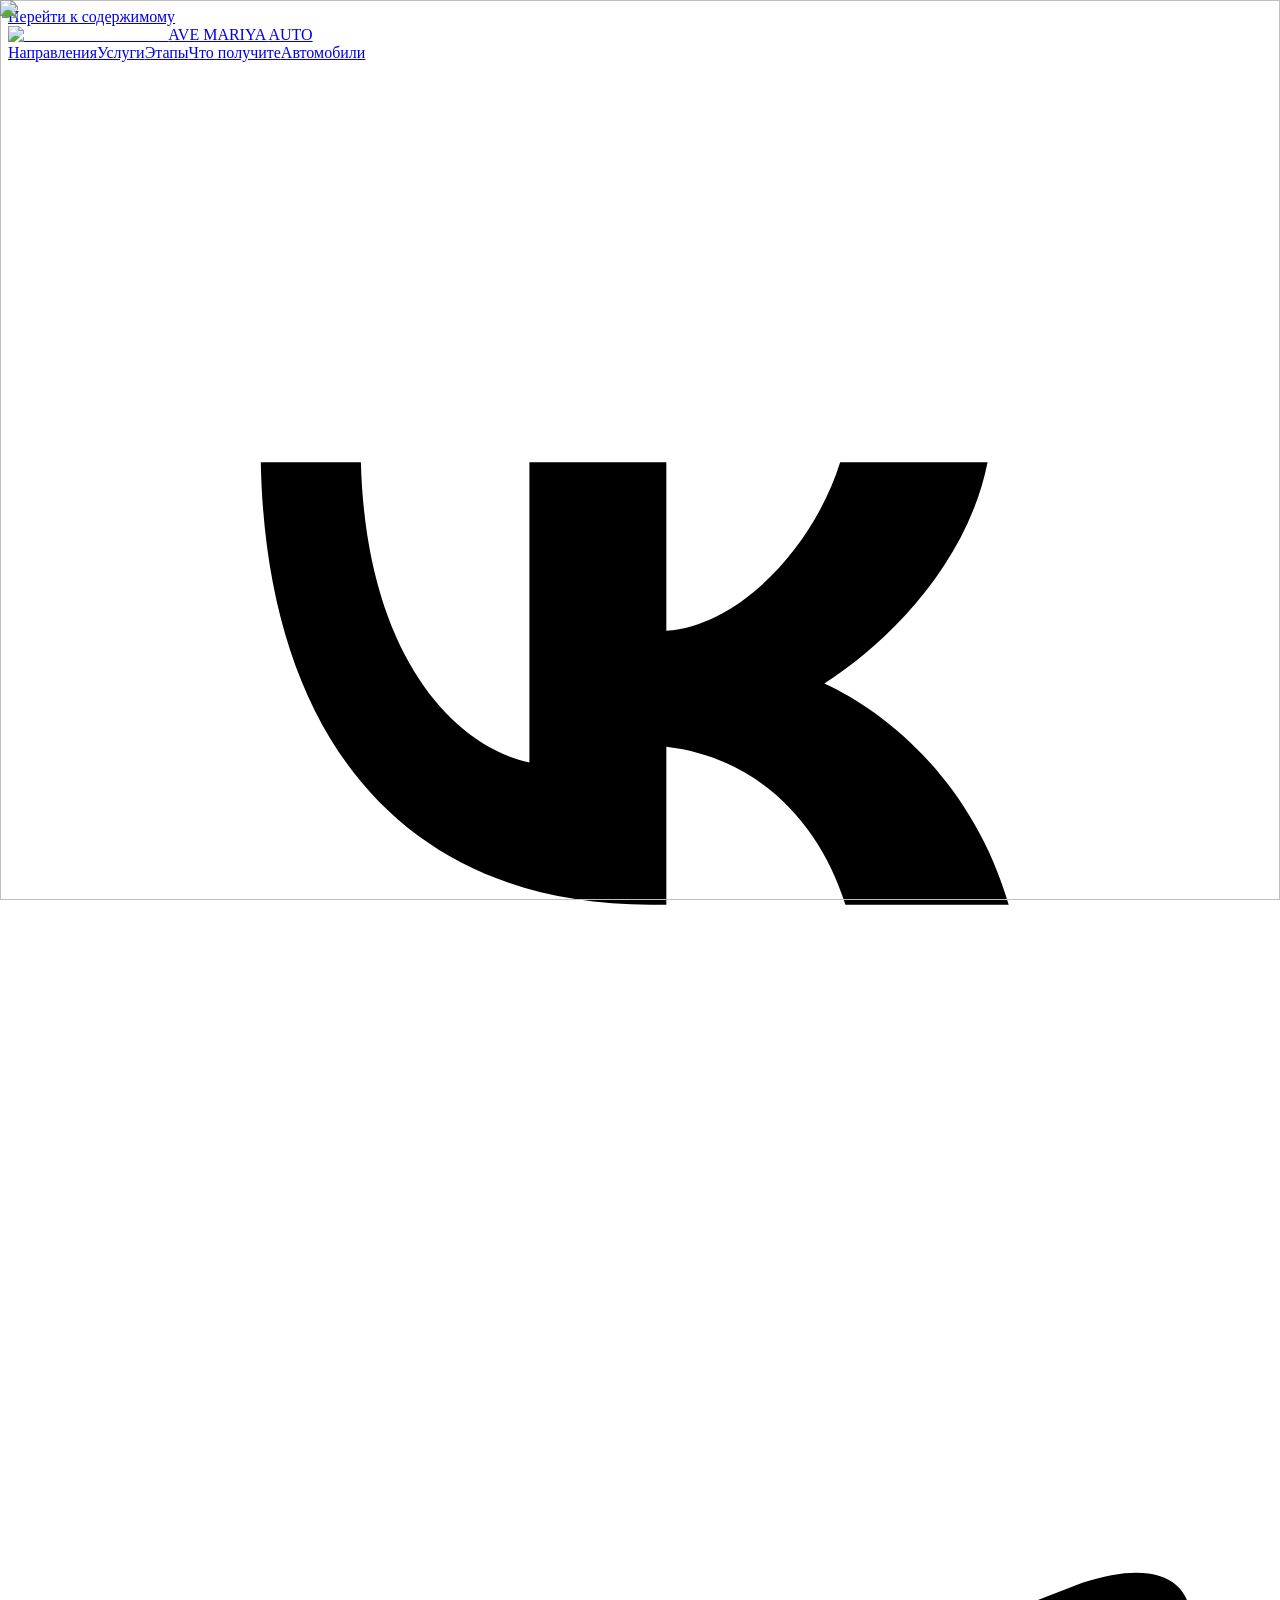
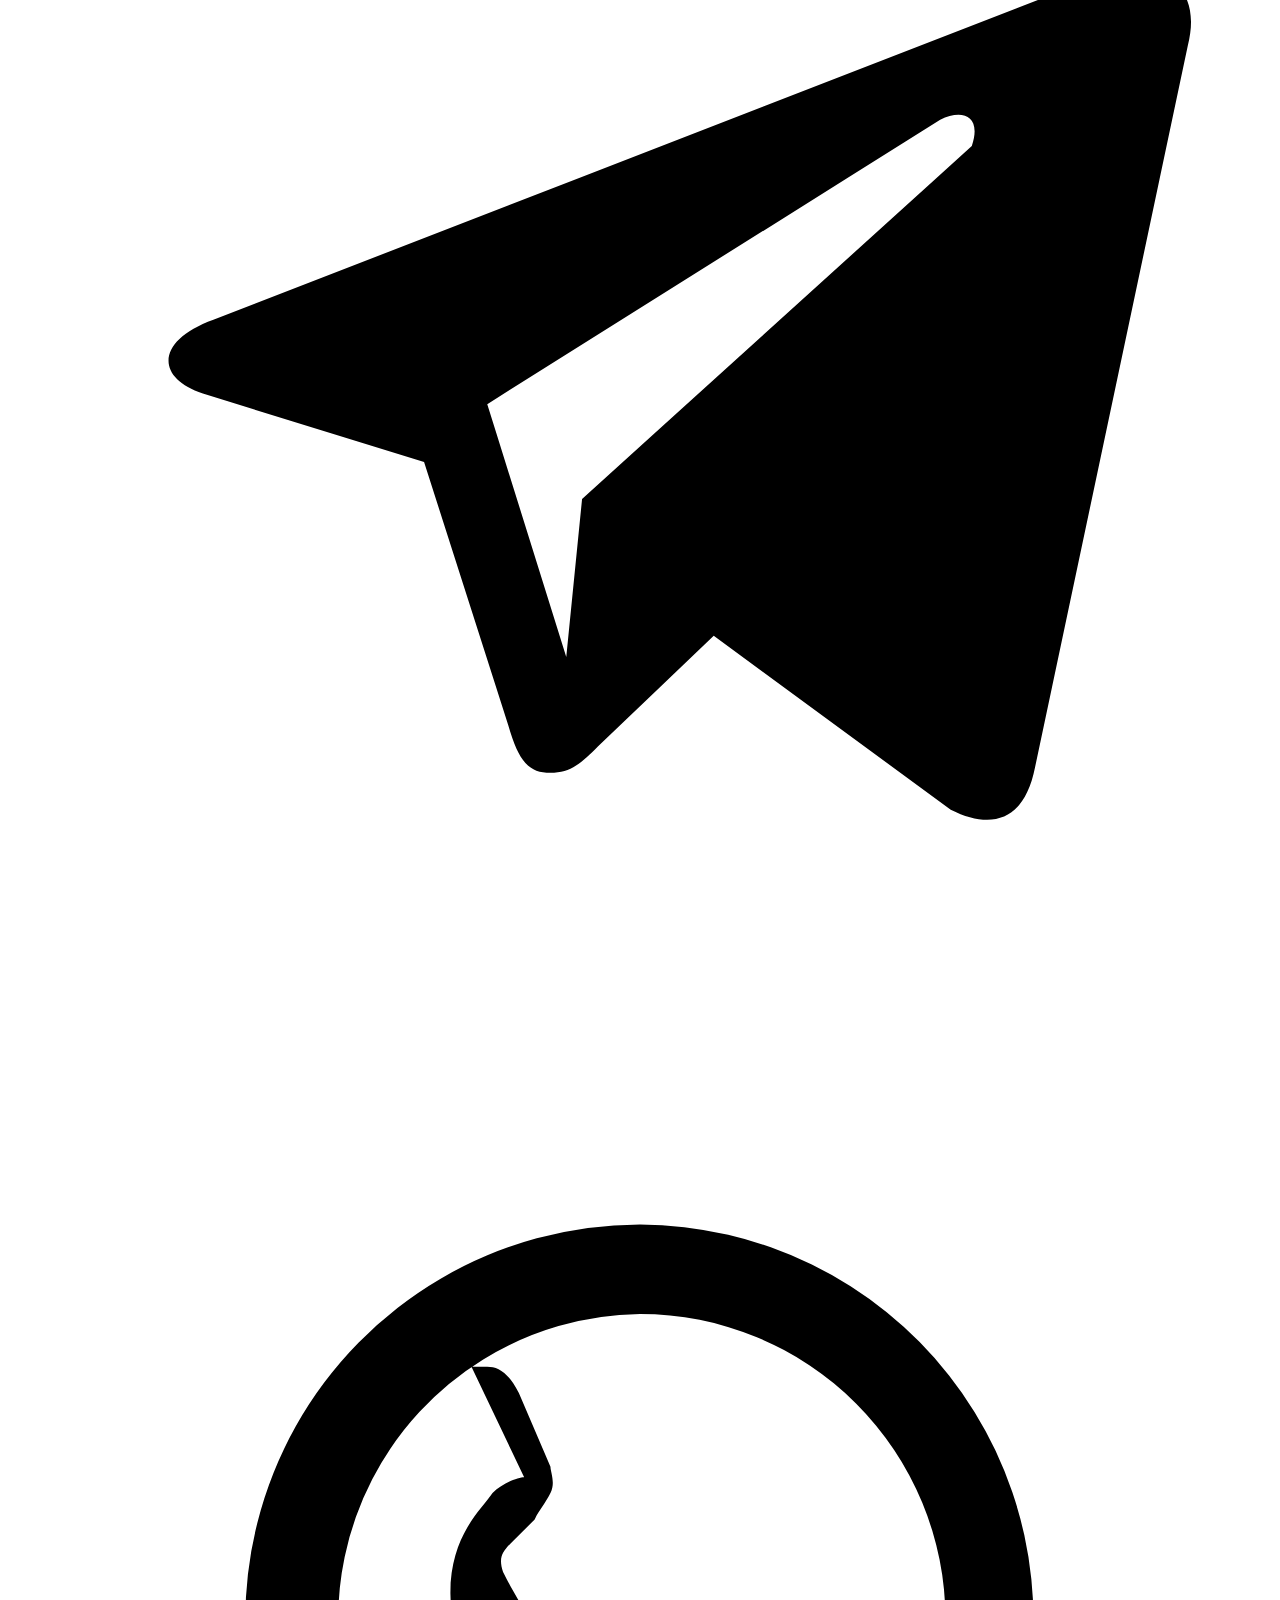
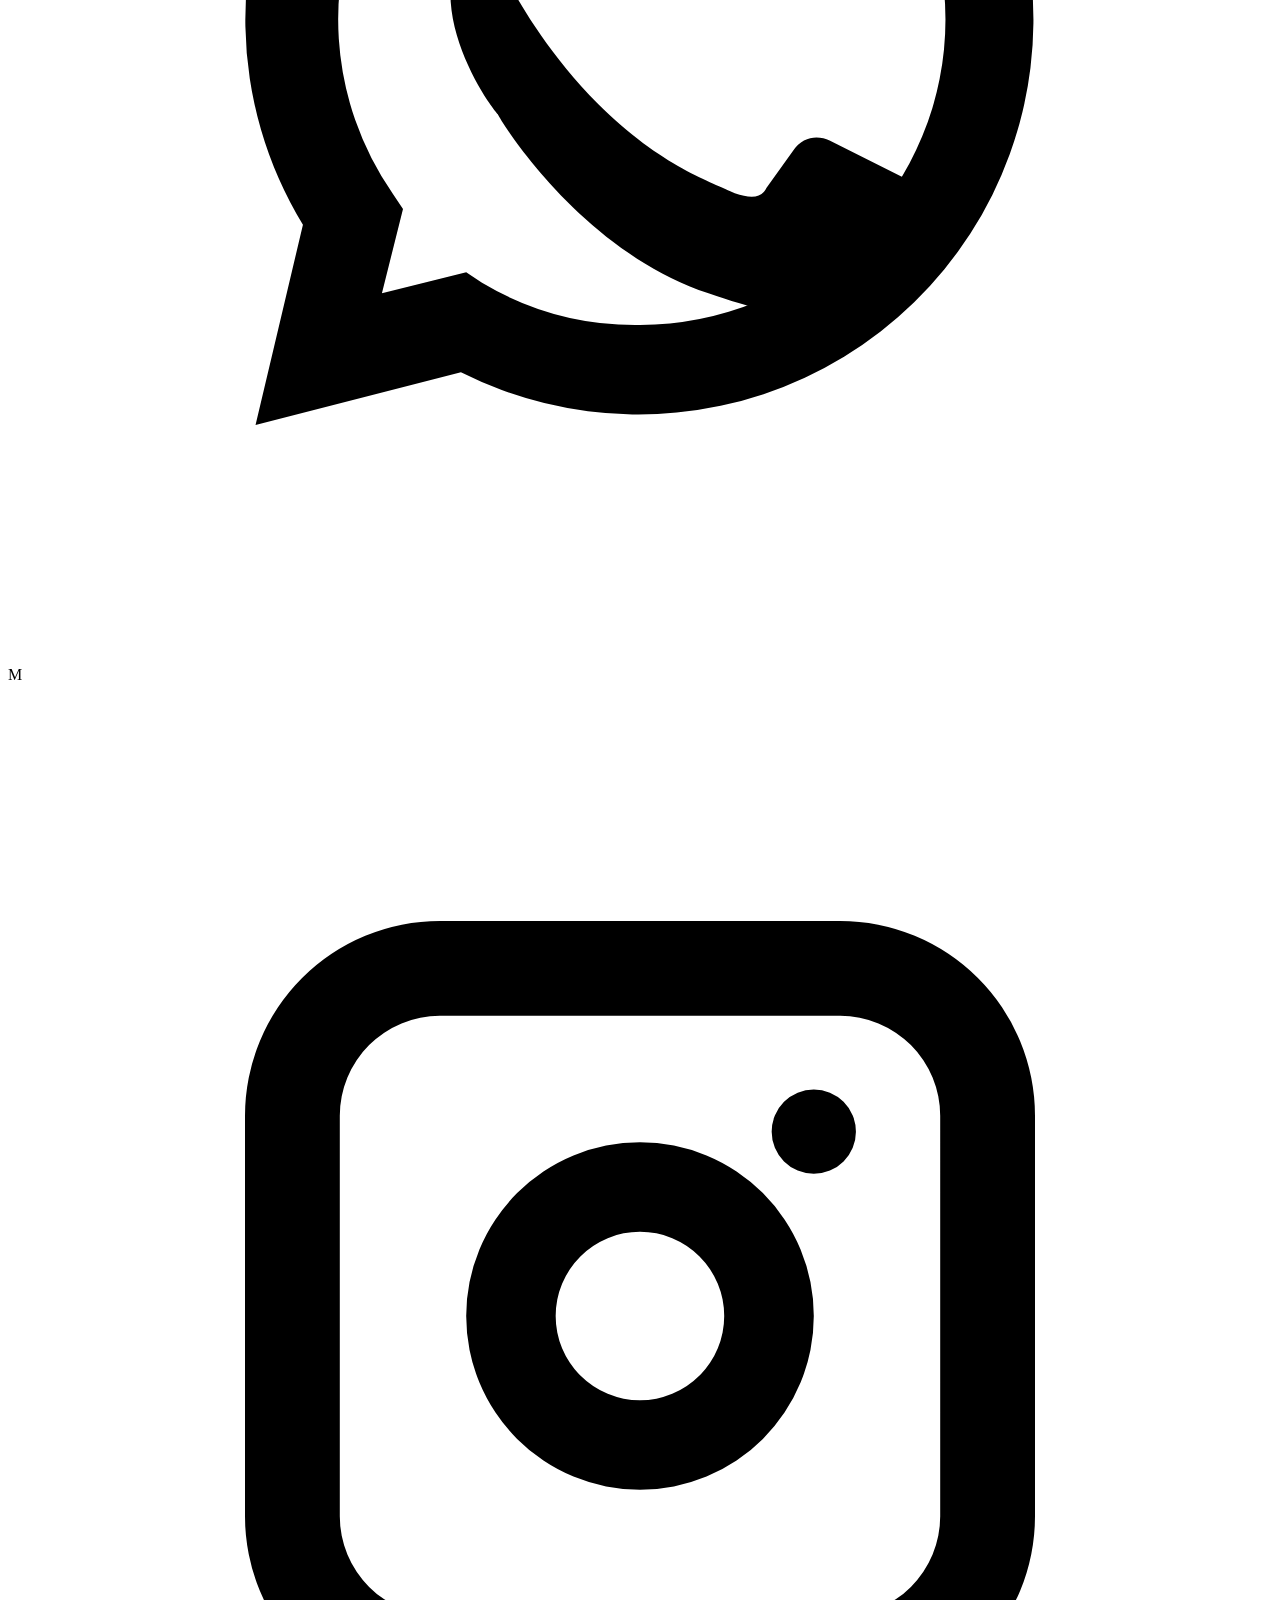
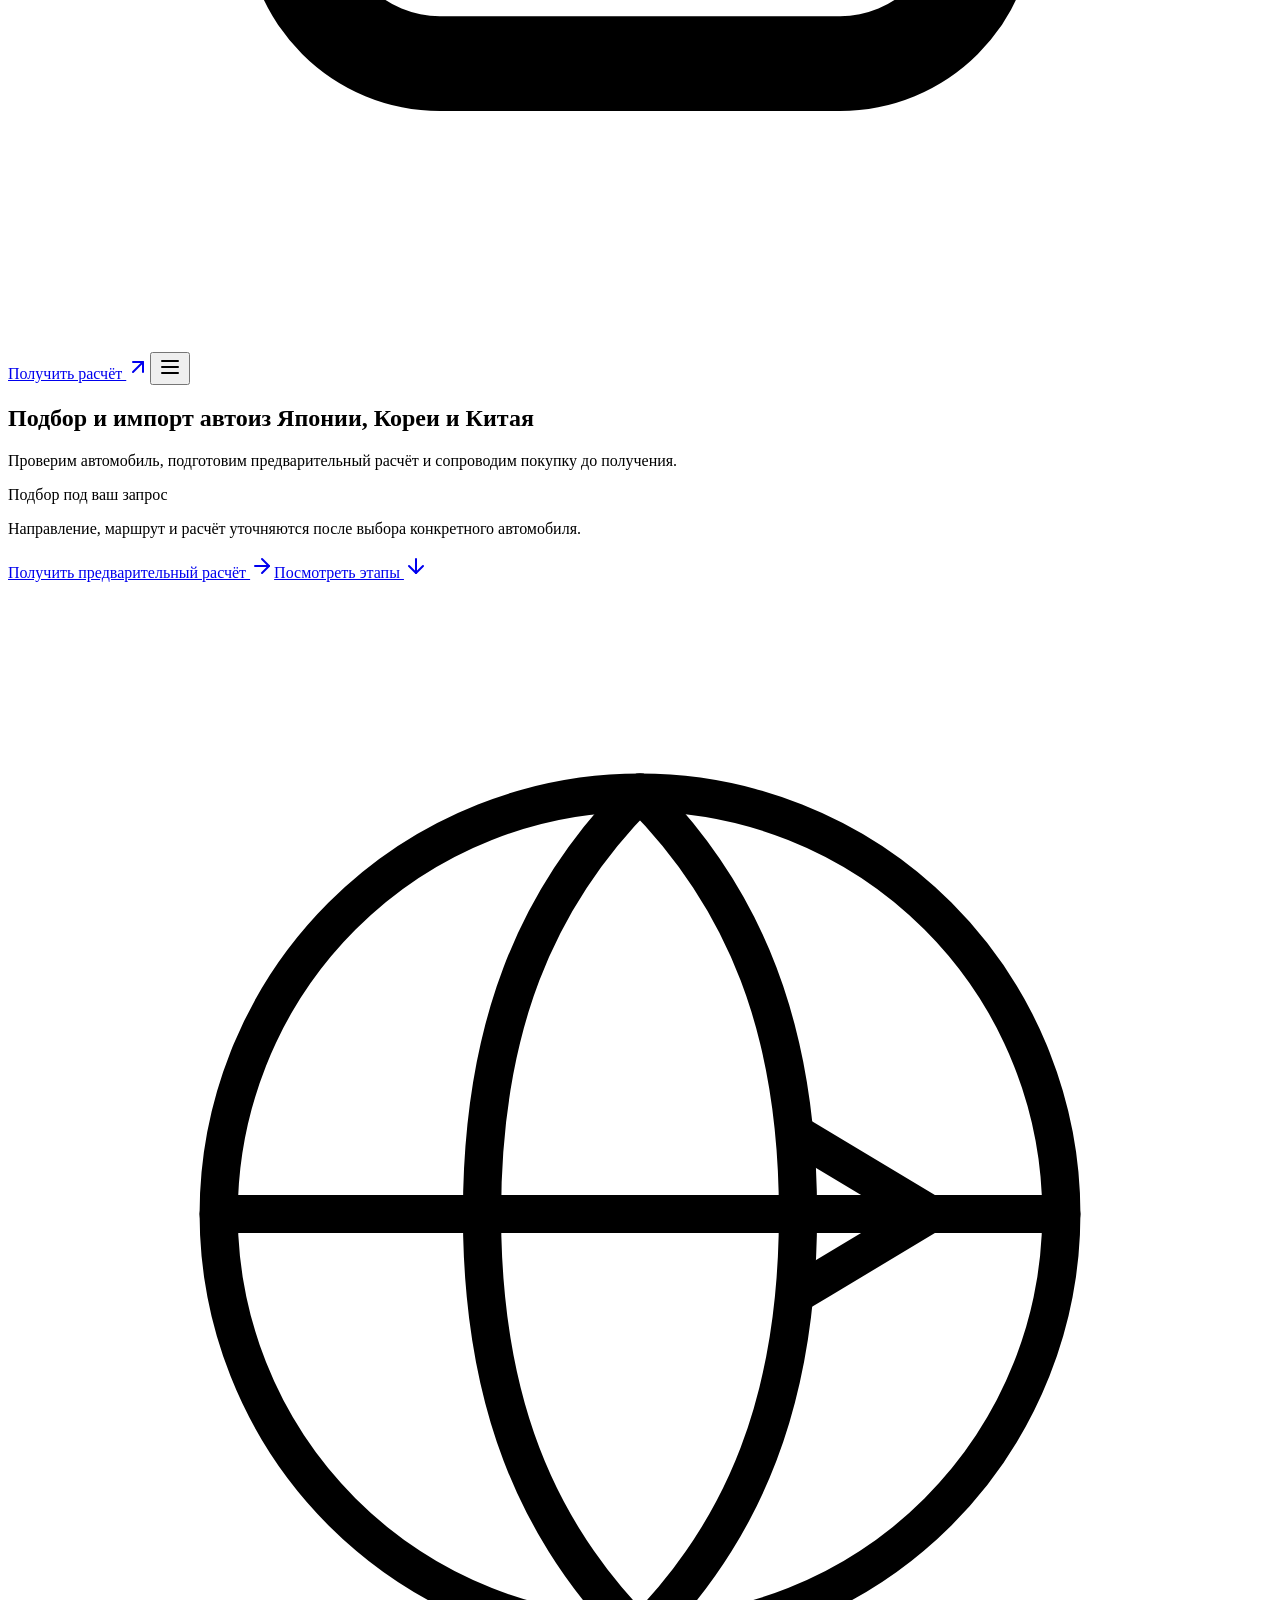
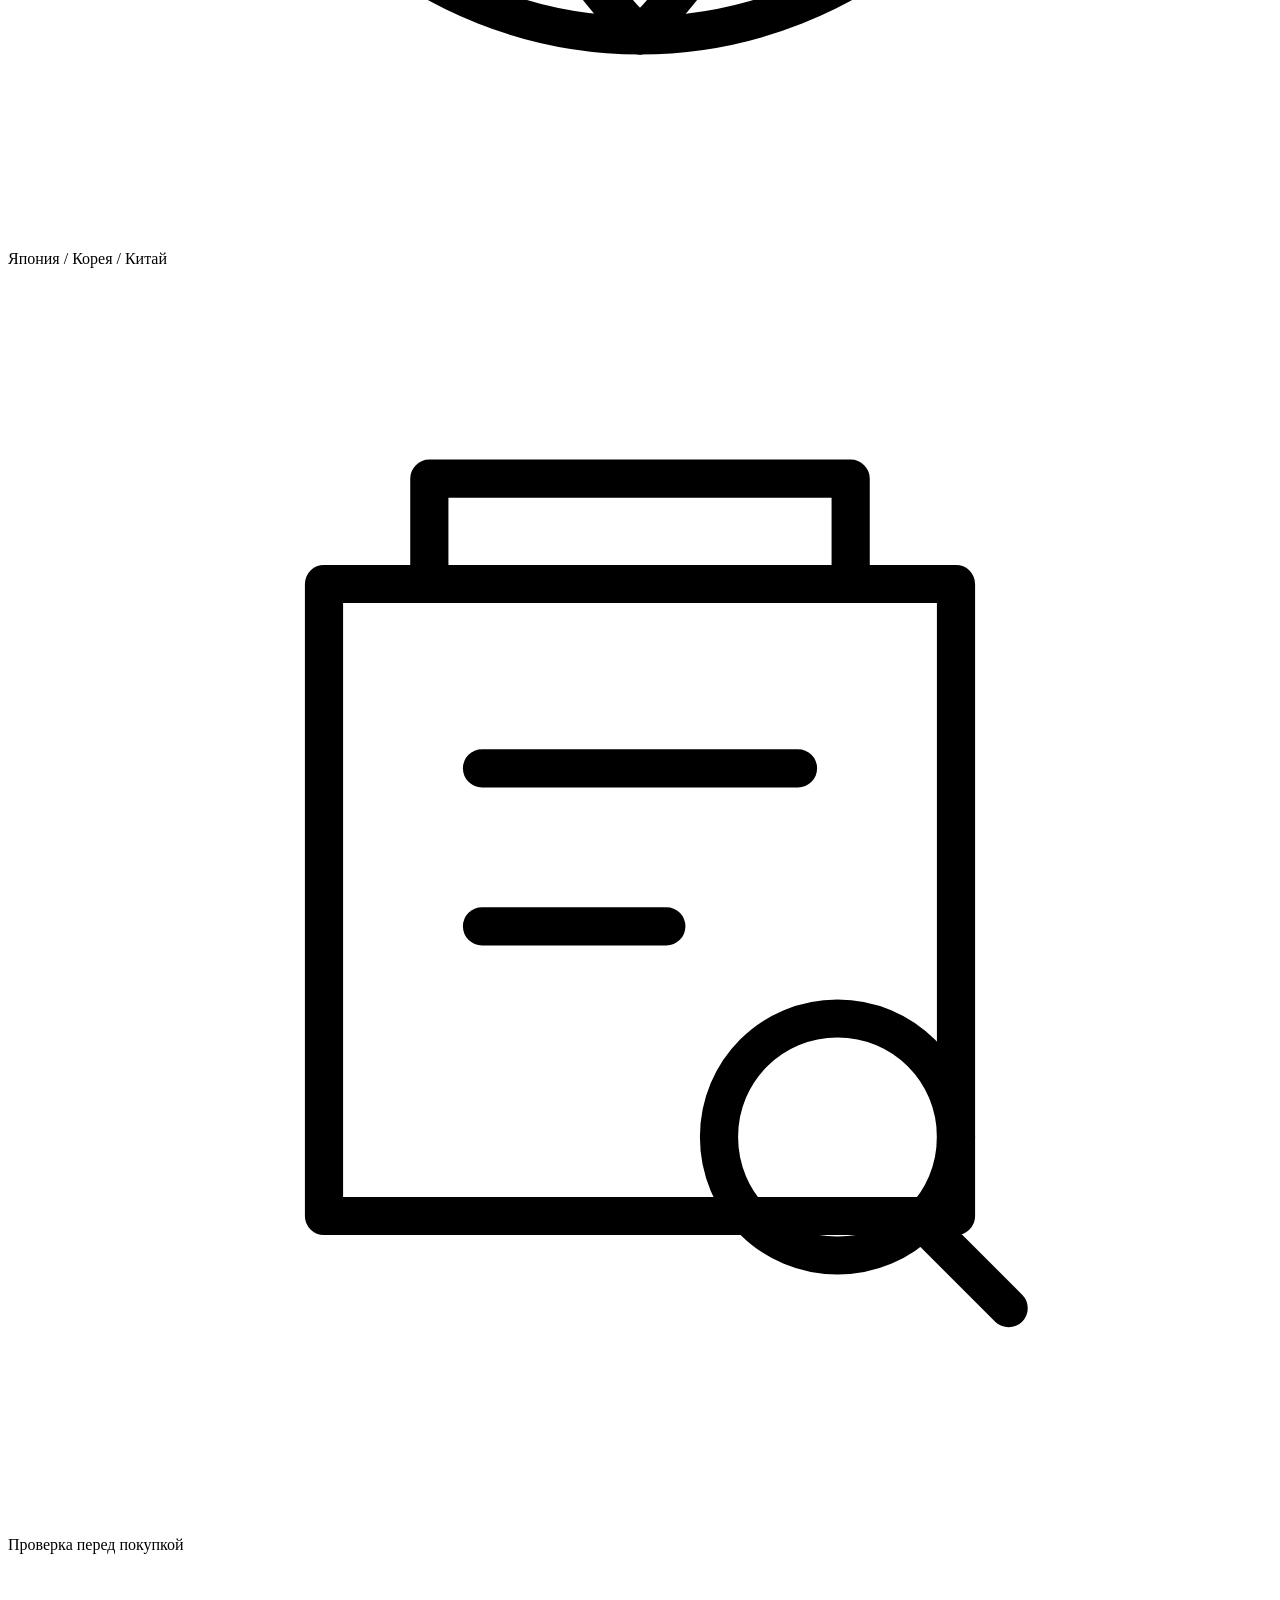
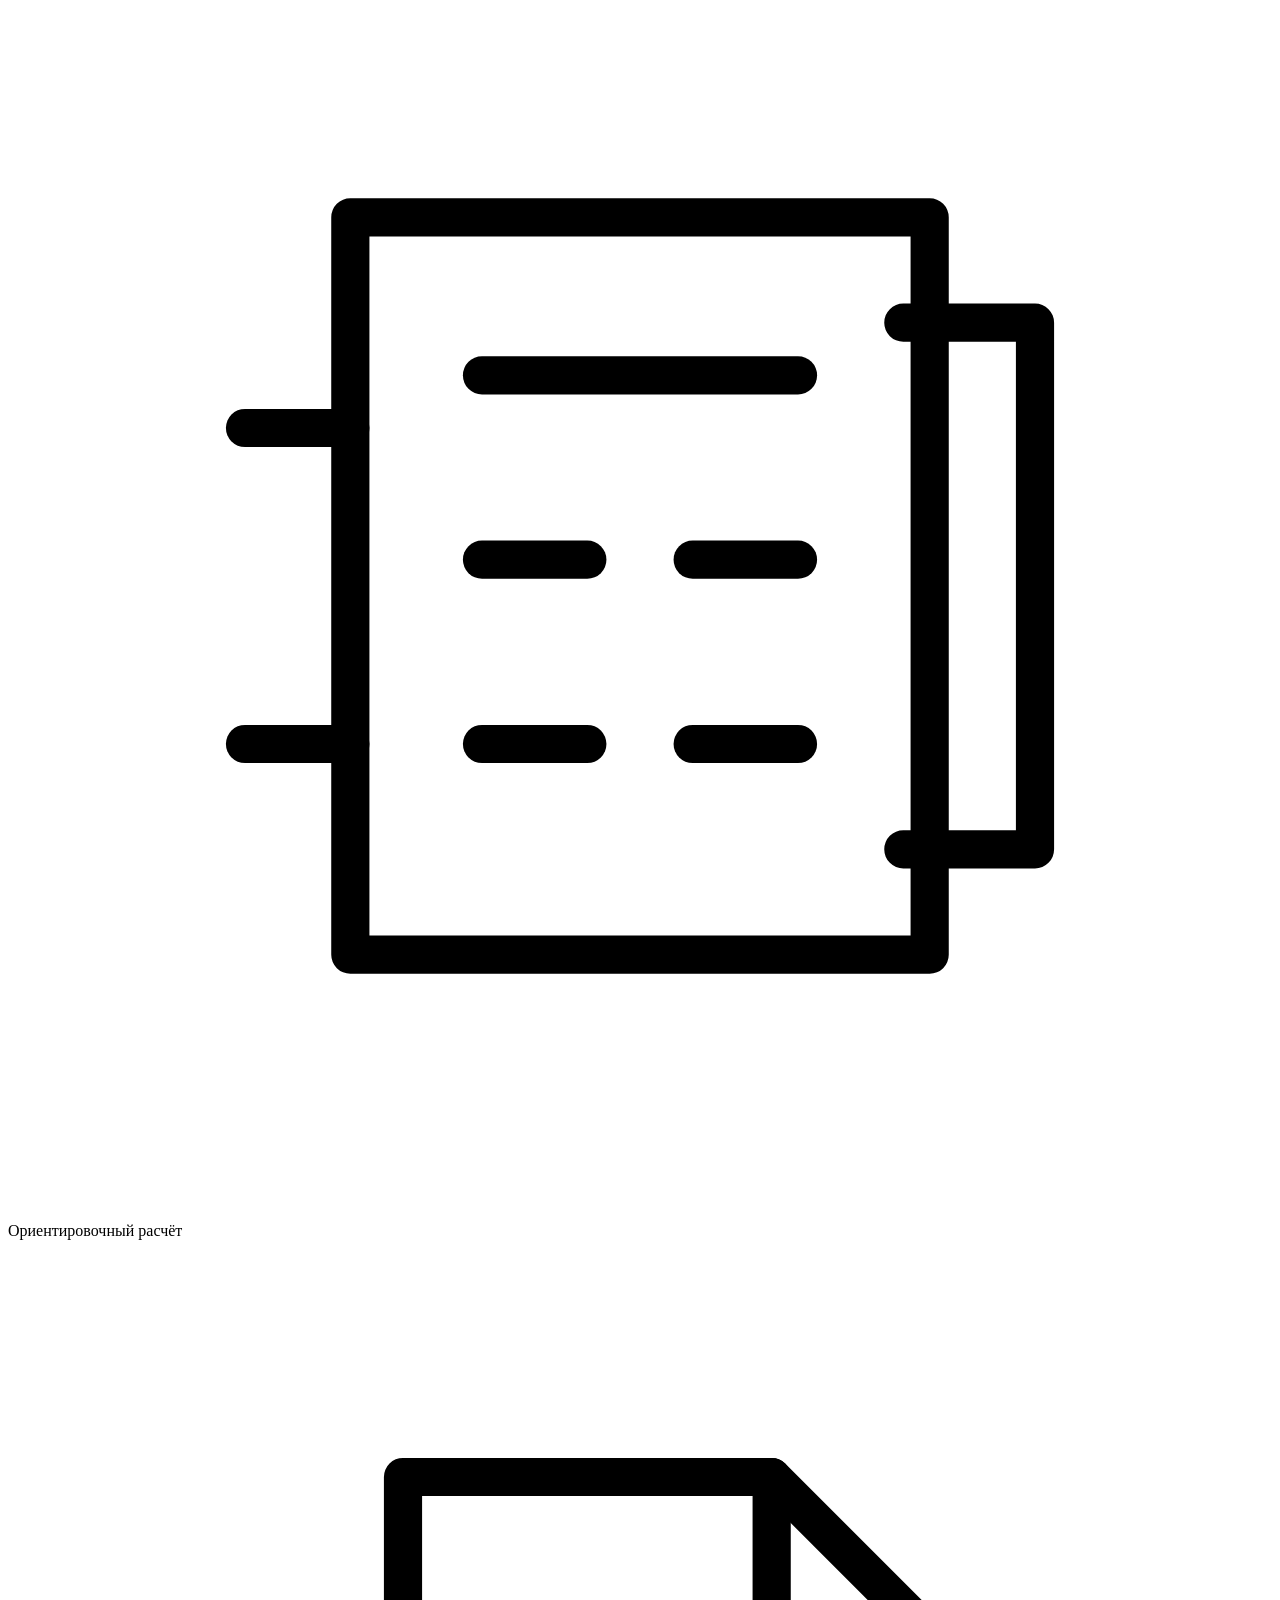
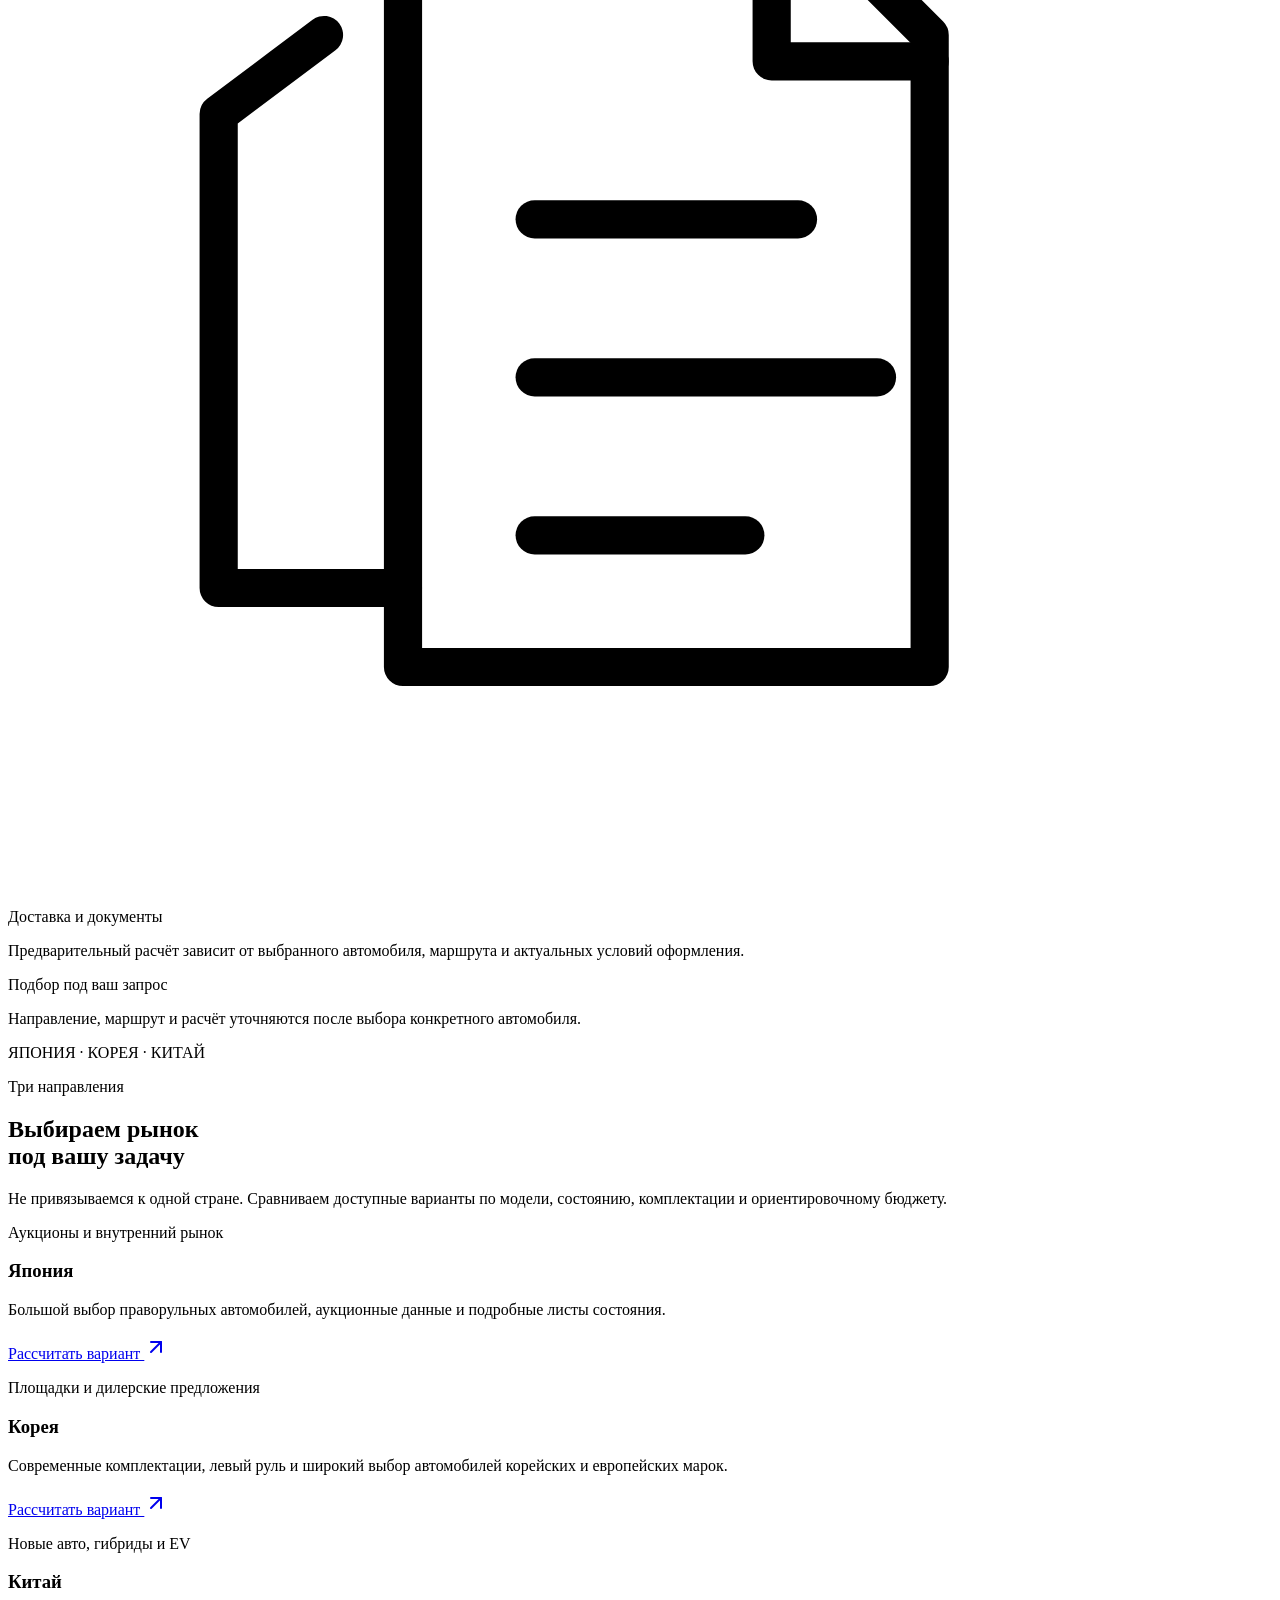
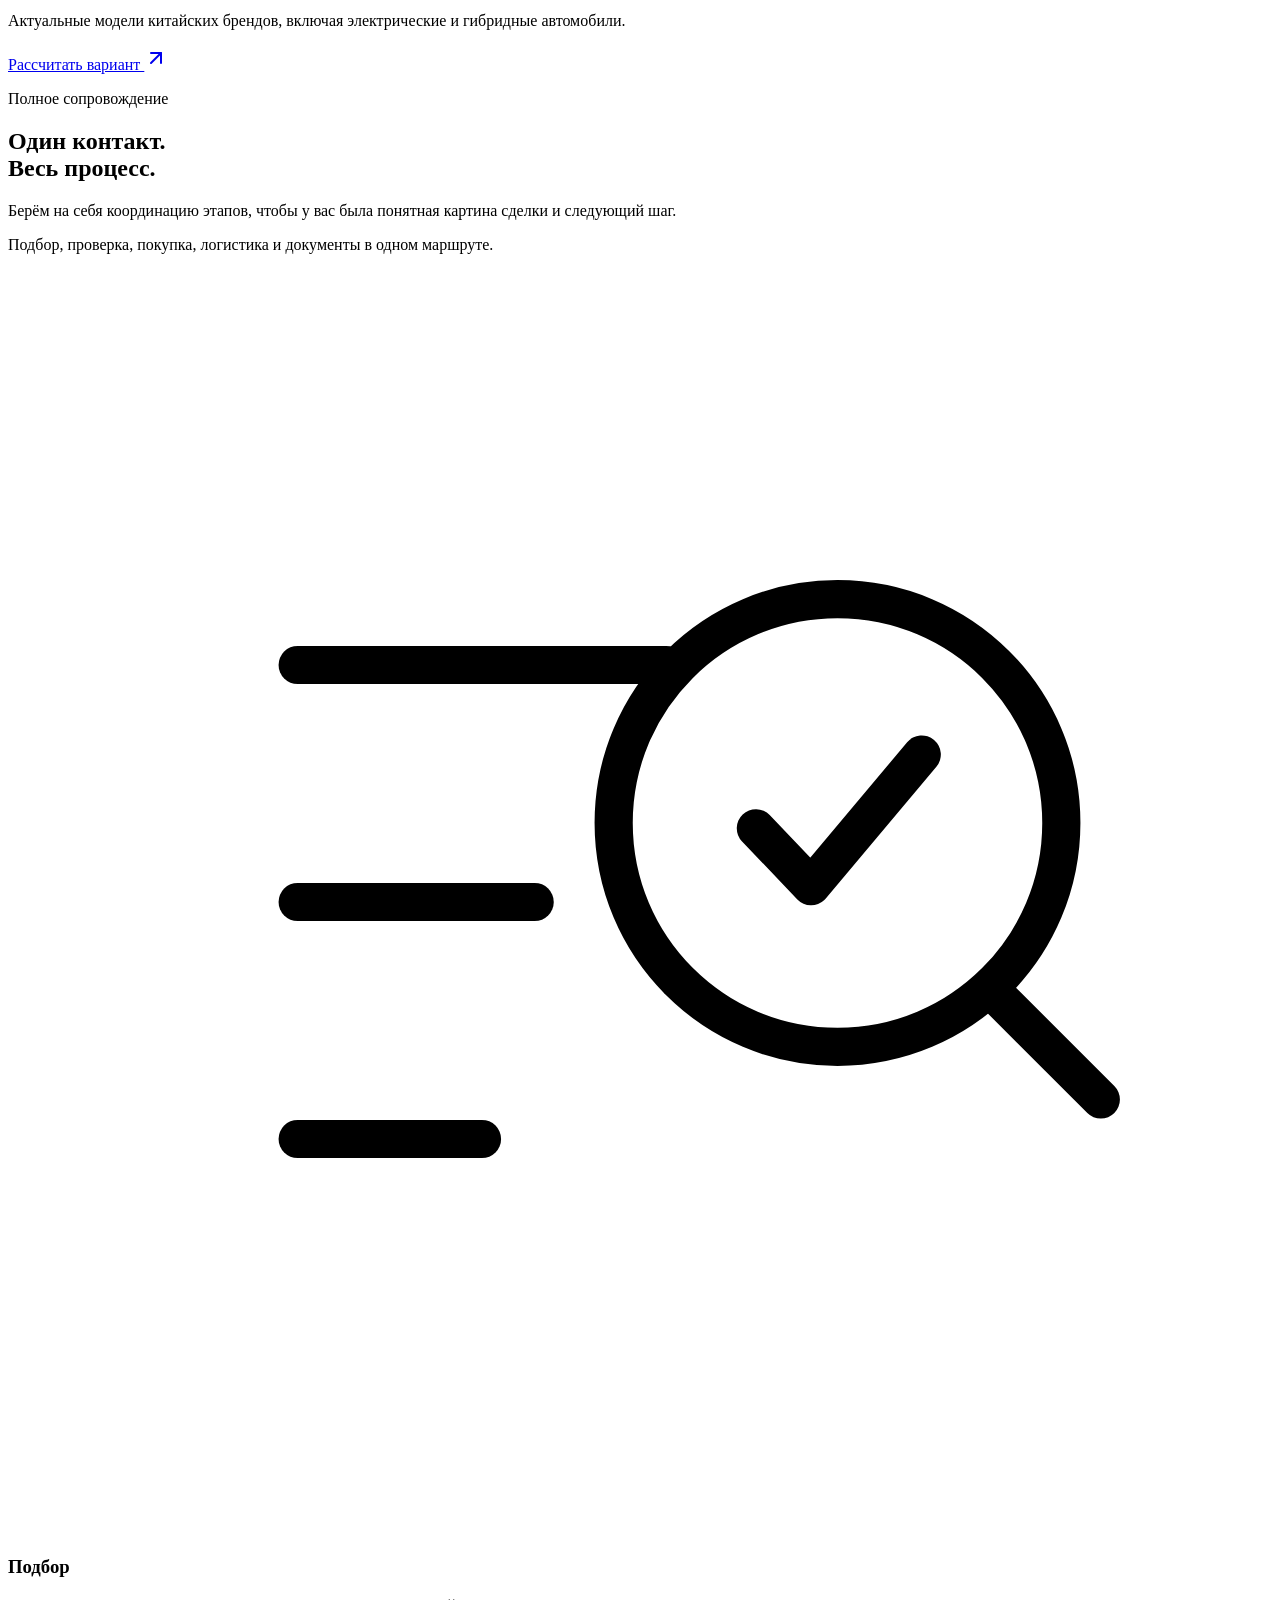
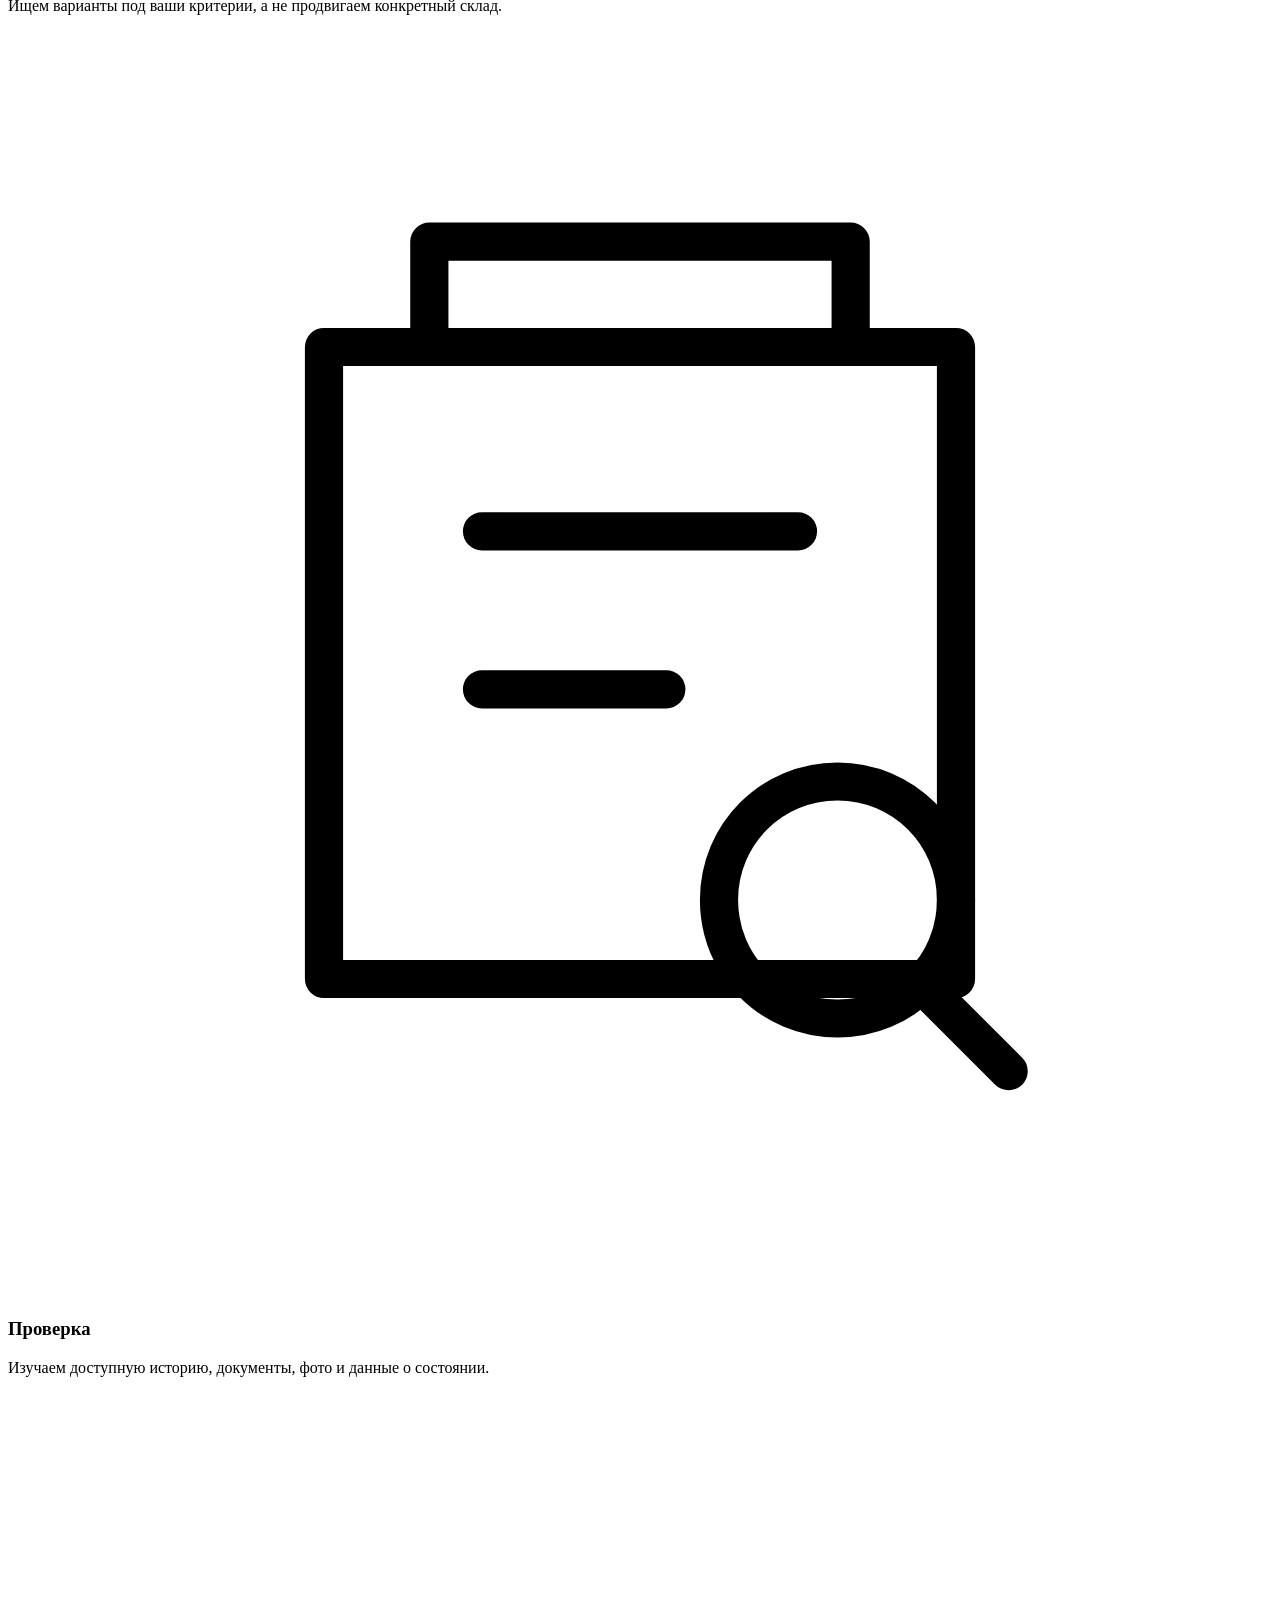
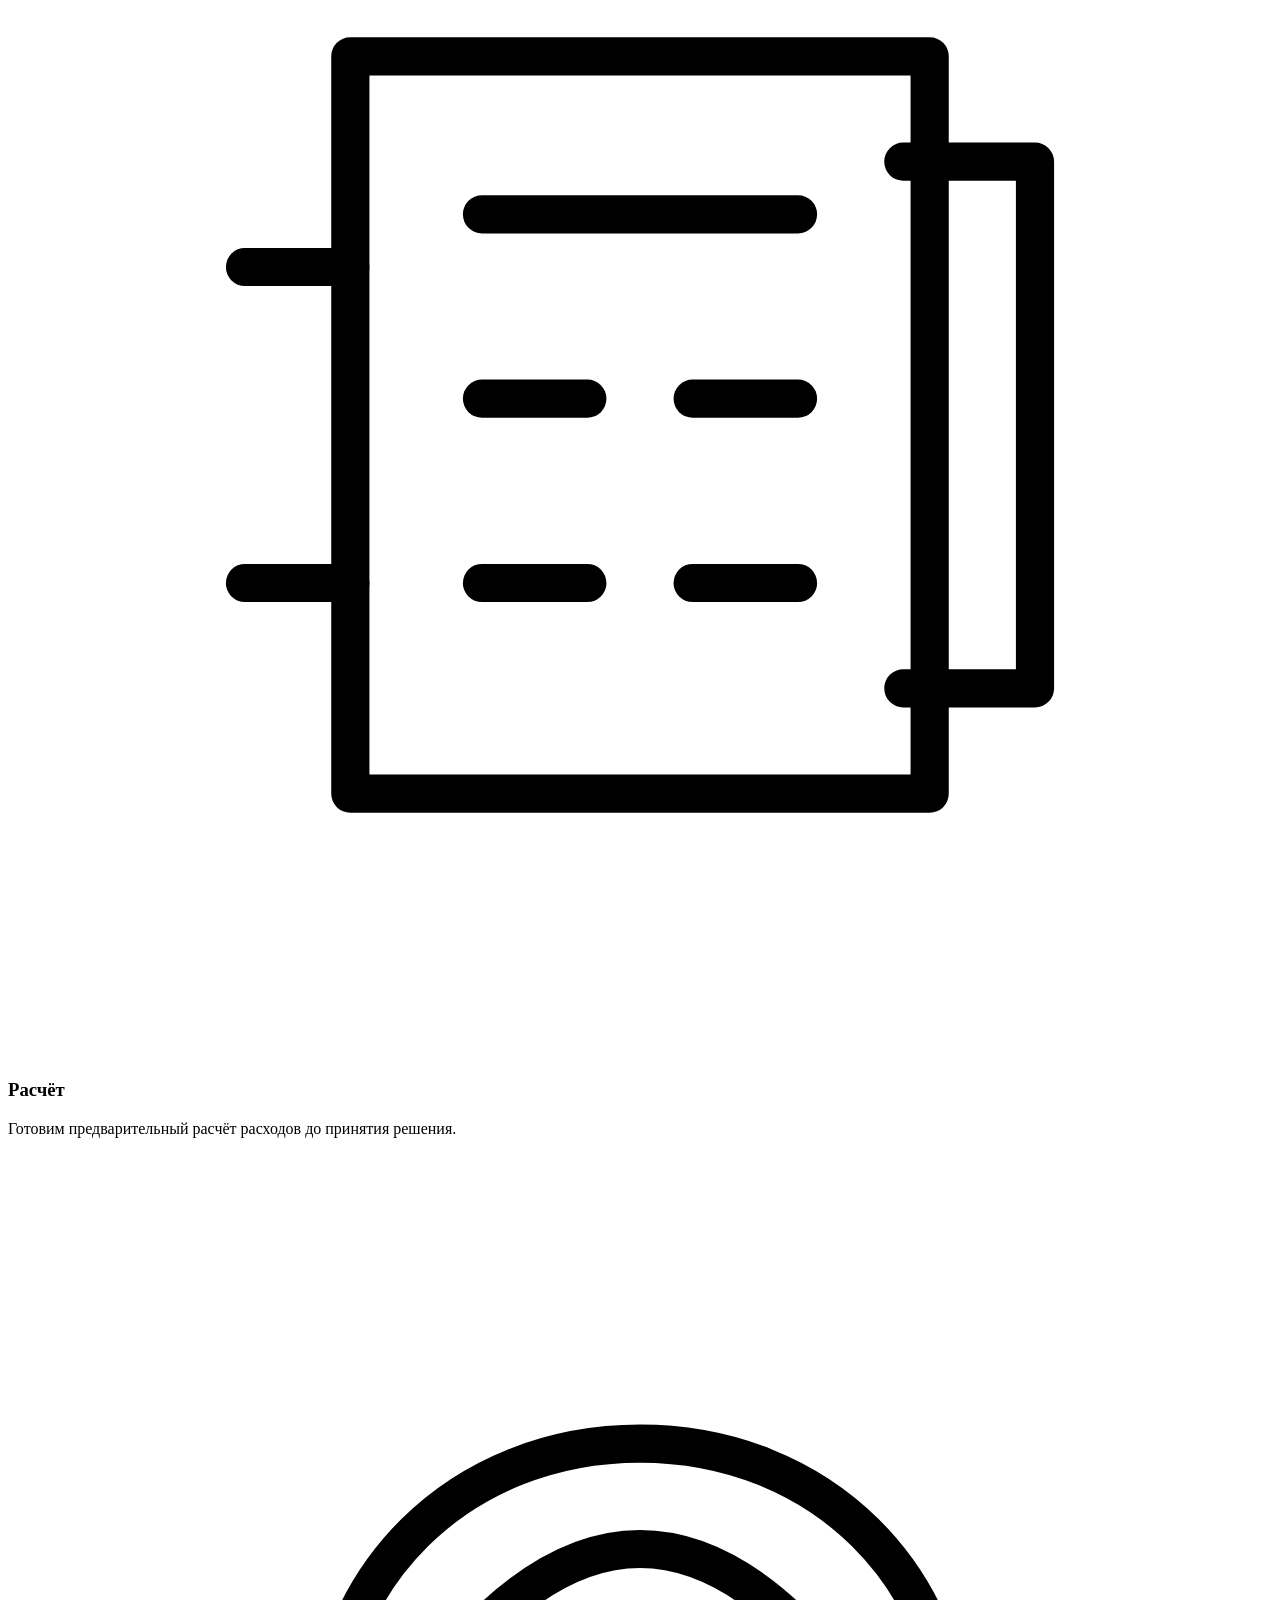
==== commit 05e51527: "Fix GitHub Pages image paths" ====
--- a/index.html
+++ b/index.html
@@ -1 +1 @@
-<!DOCTYPE html><!--KCjhfJ66AXLd5nbCy2ma7--><html lang="ru" class="scroll-smooth"><head><meta charSet="utf-8"/><meta name="viewport" content="width=device-width, initial-scale=1"/><link rel="preload" as="image" href="/images/brand-icon.png"/><link rel="preload" as="image" href="/images/land-cruiser-hero.jpg"/><link rel="stylesheet" href="/ave-maria/_next/static/css/608f9a8817c7bbb1.css" data-precedence="next"/><link rel="preload" as="script" fetchPriority="low" href="/ave-maria/_next/static/chunks/webpack-5c0fc6c52c739766.js"/><script src="/ave-maria/_next/static/chunks/31965340-6d23fe74a6c37d34.js" async=""></script><script src="/ave-maria/_next/static/chunks/804-9fd3d40e0ec16a6e.js" async=""></script><script src="/ave-maria/_next/static/chunks/main-app-3c4fd75110147705.js" async=""></script><script src="/ave-maria/_next/static/chunks/322-4ee6280eaf1e9de4.js" async=""></script><script src="/ave-maria/_next/static/chunks/631-6baabab2bda111b6.js" async=""></script><script src="/ave-maria/_next/static/chunks/app/page-40e9fce6b89658fe.js" async=""></script><title>AVE MARIYA AUTO — автомобили из Японии, Кореи и Китая</title><meta name="description" content="Подбор, проверка и сопровождение покупки автомобиля из Японии, Кореи и Китая."/><link rel="canonical" href="https://ave-mariya-auto.example/"/><meta property="og:title" content="AVE MARIYA AUTO — подбор и импорт автомобилей из Азии"/><meta property="og:description" content="Подбор и сопровождение импорта автомобилей из Японии, Кореи и Китая."/><meta property="og:url" content="https://ave-mariya-auto.example/"/><meta property="og:site_name" content="AVE MARIYA AUTO"/><meta property="og:locale" content="ru_RU"/><meta property="og:image" content="https://ave-mariya-auto.example/opengraph-image"/><meta property="og:image:width" content="1200"/><meta property="og:image:height" content="630"/><meta property="og:image:alt" content="AVE MARIYA AUTO"/><meta property="og:type" content="website"/><meta name="twitter:card" content="summary_large_image"/><meta name="twitter:title" content="AVE MARIYA AUTO — автомобили из Японии, Кореи и Китая"/><meta name="twitter:description" content="Портфолио-демо сервиса подбора и сопровождения импорта автомобилей из Азии."/><meta name="twitter:image" content="https://ave-mariya-auto.example/opengraph-image"/><link rel="icon" href="/ave-maria/icon.png?a5bab1ad76a6d026" type="image/png" sizes="512x512"/><script src="/ave-maria/_next/static/chunks/polyfills-42372ed130431b0a.js" noModule=""></script></head><body class="__variable_478481 __variable_0e695a __variable_f37458"><div hidden=""><!--$--><!--/$--></div><a href="#main-content" class="skip-link">Перейти к содержимому</a><header class="fixed inset-x-0 top-0 z-50 border-b border-white/[.12] bg-ink/[.86] shadow-[0_12px_50px_rgba(0,0,0,.22)] backdrop-blur-xl"><div class="container-page flex h-[72px] items-center justify-between lg:h-[76px]"><a href="#top" class="flex items-center gap-3" aria-label="AVE MARIYA AUTO — наверх"><span class="relative grid size-9 shrink-0 place-items-center overflow-hidden rounded-[0.55rem] border border-white/15 bg-black shadow-[0_10px_28px_rgba(0,0,0,.35)] before:absolute before:inset-0 before:border before:border-white/[.06]"><img alt="AVE MARIYA AUTO" width="36" height="36" decoding="async" data-nimg="1" class="size-9 object-cover" style="color:transparent" src="/images/brand-icon.png"/></span><span class="font-mono text-[12px] font-bold tracking-[0.16em] sm:text-sm">AVE MARIYA <span class="text-silver">AUTO</span></span></a><nav class="hidden items-center gap-6 xl:flex" aria-label="Основная навигация"><a href="#countries" class="font-mono text-[10px] font-semibold uppercase tracking-[.08em] text-white/60 transition hover:text-white">Направления</a><a href="#services" class="font-mono text-[10px] font-semibold uppercase tracking-[.08em] text-white/60 transition hover:text-white">Услуги</a><a href="#process" class="font-mono text-[10px] font-semibold uppercase tracking-[.08em] text-white/60 transition hover:text-white">Этапы</a><a href="#deliverables" class="font-mono text-[10px] font-semibold uppercase tracking-[.08em] text-white/60 transition hover:text-white">Что получите</a><a href="#vehicles" class="font-mono text-[10px] font-semibold uppercase tracking-[.08em] text-white/60 transition hover:text-white">Автомобили</a></nav><div class="flex items-center gap-2"><div class="hidden items-center gap-1.5 md:flex" aria-label="Социальные сети"><span role="img" aria-label="VK" title="VK" class="grid size-11 place-items-center rounded-2xl border border-white/[.14] bg-white/[.025] text-[#0077FF] transition hover:border-white/[.28] hover:bg-white/[.055] hover:brightness-125"><svg viewBox="0 0 24 24" aria-hidden="true" class="size-[19px]"><path d="M4.8 7.6c.1 5.2 2.7 8.4 7.4 8.4h.3v-3c1.7.2 2.9 1.4 3.4 3h3.1c-.7-2.4-2.4-3.7-3.5-4.2 1.1-.7 2.7-2.2 3.1-4.2h-2.8c-.5 1.6-1.9 3.1-3.3 3.2V7.6H9.9v5.7C8.5 13 6.8 11.3 6.7 7.6H4.8Z" fill="currentColor"></path></svg></span><span role="img" aria-label="Telegram" title="Telegram" class="grid size-11 place-items-center rounded-2xl border border-white/[.14] bg-white/[.025] text-[#229ED9] transition hover:border-white/[.28] hover:bg-white/[.055] hover:brightness-125"><svg viewBox="0 0 24 24" aria-hidden="true" class="size-[19px]"><path d="M20.4 4.8 3.9 11.2c-1.1.4-1.1 1.1-.2 1.4l4.2 1.3 1.6 5c.2.7.4.9.8.9.4 0 .6-.2.9-.5l2.2-2.1 4.5 3.3c.8.4 1.4.2 1.6-.8L22.4 6c.3-1.2-.5-1.7-2-1.2Zm-2.1 3.1-7.4 6.7-.3 3-1.5-4.8 8.6-5.4c.4-.2.8-.1.6.5Z" fill="currentColor"></path></svg></span><span role="img" aria-label="WhatsApp" title="WhatsApp" class="grid size-11 place-items-center rounded-2xl border border-white/[.14] bg-white/[.025] text-[#25D366] transition hover:border-white/[.28] hover:bg-white/[.055] hover:brightness-125"><svg viewBox="0 0 24 24" aria-hidden="true" class="size-[19px]"><path d="M12 4.3a7.5 7.5 0 0 0-6.4 11.4l-.9 3.8 3.9-1a7.5 7.5 0 1 0 3.4-14.2Zm0 1.7a5.8 5.8 0 0 1 0 11.6 5.7 5.7 0 0 1-3-.8l-.3-.2-1.6.4.4-1.6-.2-.3A5.8 5.8 0 0 1 12 6Zm-2.2 3.1c-.1 0-.4.1-.6.3-.2.3-.8.8-.8 1.9s.8 2.2.9 2.3c.1.2 1.6 2.6 4 3.4 2 .7 2.4.4 2.8.4.4-.1 1.3-.6 1.5-1.1.2-.5.2-1 .1-1.1-.1-.1-.3-.2-.7-.4l-1.4-.7c-.2-.1-.5-.1-.7.2l-.5.7c-.1.2-.3.2-.6.1-.4-.2-1.4-.5-2.6-1.7-1-1-1.6-2.1-1.8-2.5-.1-.3 0-.4.2-.6l.4-.4c.1-.2.2-.3.3-.5.1-.2 0-.4 0-.5l-.6-1.4c-.2-.4-.4-.5-.6-.5h-.3Z" fill="currentColor"></path></svg></span><span role="img" aria-label="MAX" title="MAX" class="grid size-11 place-items-center rounded-2xl border border-white/[.14] bg-white/[.025] text-[#2D8CFF] transition hover:border-white/[.28] hover:bg-white/[.055] hover:brightness-125"><span aria-hidden="true" class="font-mono text-[14px] font-black tracking-[-.08em]">M</span></span><span role="img" aria-label="Instagram" title="Instagram" class="grid size-11 place-items-center rounded-2xl border border-white/[.14] bg-white/[.025] text-[#E4405F] transition hover:border-white/[.28] hover:bg-white/[.055] hover:brightness-125"><svg viewBox="0 0 24 24" aria-hidden="true" class="size-[19px]"><path d="M8.2 4.5h7.6a3.7 3.7 0 0 1 3.7 3.7v7.6a3.7 3.7 0 0 1-3.7 3.7H8.2a3.7 3.7 0 0 1-3.7-3.7V8.2a3.7 3.7 0 0 1 3.7-3.7Zm0 1.8a1.9 1.9 0 0 0-1.9 1.9v7.6a1.9 1.9 0 0 0 1.9 1.9h7.6a1.9 1.9 0 0 0 1.9-1.9V8.2a1.9 1.9 0 0 0-1.9-1.9H8.2Zm3.8 2.4a3.3 3.3 0 1 1 0 6.6 3.3 3.3 0 0 1 0-6.6Zm0 1.7a1.6 1.6 0 1 0 0 3.2 1.6 1.6 0 0 0 0-3.2Zm4.1-1.9a.8.8 0 1 1-1.6 0 .8.8 0 0 1 1.6 0Z" fill="currentColor"></path></svg></span></div><a href="#lead" class="hidden min-h-10 items-center gap-2 rounded-2xl bg-signal px-4 text-[11px] font-bold shadow-[0_14px_34px_rgba(216,35,42,.16)] transition hover:bg-[#ee3037] md:flex">Получить расчёт <svg xmlns="http://www.w3.org/2000/svg" width="24" height="24" viewBox="0 0 24 24" fill="none" stroke="currentColor" stroke-width="2" stroke-linecap="round" stroke-linejoin="round" class="lucide lucide-arrow-up-right size-3.5"><path d="M7 7h10v10"></path><path d="M7 17 17 7"></path></svg></a><button type="button" class="grid size-10 place-items-center rounded-2xl border border-white/20 bg-white/[.025] xl:hidden" aria-label="Открыть меню" aria-expanded="false" aria-controls="mobile-navigation"><svg xmlns="http://www.w3.org/2000/svg" width="24" height="24" viewBox="0 0 24 24" fill="none" stroke="currentColor" stroke-width="2" stroke-linecap="round" stroke-linejoin="round" class="lucide lucide-menu size-5"><line x1="4" x2="20" y1="12" y2="12"></line><line x1="4" x2="20" y1="6" y2="6"></line><line x1="4" x2="20" y1="18" y2="18"></line></svg></button></div></div></header><main id="main-content" tabindex="-1" class="overflow-hidden"><section id="top" class="relative overflow-hidden bg-hero-glow pt-[72px] lg:min-h-screen lg:pt-20"><div class="surface-grid absolute inset-0 opacity-45"></div><div class="absolute left-[10%] top-28 h-72 w-72 rounded-full bg-signal/[.055] blur-[100px]"></div><div class="absolute right-[4%] top-24 h-px w-[34vw] bg-gradient-to-r from-transparent via-white/20 to-transparent"></div><div class="container-page relative grid gap-10 pb-16 pt-10 lg:min-h-[calc(100vh-80px)] lg:grid-cols-[.88fr_1.12fr] lg:items-center lg:gap-14 lg:py-12 xl:gap-20"><div class="relative z-10 max-w-[650px]"><h1 class="reveal font-display text-[clamp(2.45rem,4.65vw,4.85rem)] font-medium leading-[1.03] tracking-[.005em] [animation-delay:80ms]">Подбор и импорт авто<span class="mt-3 block text-platinum/92">из Японии, Кореи и Китая</span></h1><p class="reveal mt-6 max-w-[590px] text-[15px] leading-7 text-white/[.68] sm:text-lg [animation-delay:150ms]">Проверим автомобиль, подготовим предварительный расчёт и сопроводим покупку до получения.</p><div class="mt-7 lg:hidden"><div class="perspective-card group relative overflow-hidden border border-white/[.14] bg-[#090b0c] shadow-2xl shadow-black/60 h-[310px]"><div class="panel-noise absolute inset-0 opacity-80"></div><div class="surface-grid absolute inset-0 opacity-25"></div><div class="absolute -right-24 top-0 h-80 w-80 rounded-full bg-signal/[.12] blur-[110px]"></div><div class="absolute -left-20 bottom-10 h-72 w-72 rounded-full bg-white/[.05] blur-[110px]"></div><div class="rounded-card absolute inset-2 overflow-hidden border border-white/[.07] bg-black"><img alt="" decoding="async" data-nimg="fill" class="object-cover saturate-[1.04] transition duration-1000 group-hover:scale-[1.018] object-[52%_50%]" style="position:absolute;height:100%;width:100%;left:0;top:0;right:0;bottom:0;color:transparent" src="/images/land-cruiser-hero.jpg"/><div class="absolute inset-0 bg-gradient-to-r from-black/[.52] via-black/5 to-black/[.22]"></div><div class="absolute inset-0 bg-gradient-to-t from-black/85 via-transparent to-black/25"></div><div class="scan-line scan-motion absolute top-[18%] h-px w-full"></div><div class="scan-line scan-motion absolute top-[61%] h-px w-full [animation-delay:1.6s]"></div><div class="absolute inset-x-[8%] bottom-[9%] h-14 rounded-[100%] bg-white/[.12] blur-3xl"></div></div><div class="rounded-card absolute border border-white/[.16] bg-[#090b0c]/88 shadow-2xl shadow-black/40 backdrop-blur-xl bottom-4 left-4 right-4 p-4"><p class="text-sm font-semibold tracking-[-.02em] text-white/[.86]">Подбор под ваш запрос</p><p class="mt-3 text-xs leading-5 text-white/[.56]">Направление, маршрут и расчёт уточняются после выбора конкретного автомобиля.</p></div></div></div><div class="reveal mt-7 flex flex-col gap-3 sm:flex-row lg:flex-col xl:flex-row [animation-delay:220ms]"><a href="#lead" class="button-primary min-h-[58px] sm:shrink-0 sm:whitespace-nowrap sm:px-5 lg:w-full xl:w-auto xl:px-6">Получить предварительный расчёт <svg xmlns="http://www.w3.org/2000/svg" width="24" height="24" viewBox="0 0 24 24" fill="none" stroke="currentColor" stroke-width="2" stroke-linecap="round" stroke-linejoin="round" class="lucide lucide-arrow-right size-4 shrink-0"><path d="M5 12h14"></path><path d="m12 5 7 7-7 7"></path></svg></a><a href="#process" class="button-secondary min-h-[58px] bg-ink/50 backdrop-blur-sm sm:shrink-0 sm:whitespace-nowrap sm:px-5 lg:w-full xl:w-auto xl:px-6">Посмотреть этапы <svg xmlns="http://www.w3.org/2000/svg" width="24" height="24" viewBox="0 0 24 24" fill="none" stroke="currentColor" stroke-width="2" stroke-linecap="round" stroke-linejoin="round" class="lucide lucide-arrow-down size-4 shrink-0"><path d="M12 5v14"></path><path d="m19 12-7 7-7-7"></path></svg></a></div><div class="rounded-card mt-7 grid grid-cols-2 gap-px overflow-hidden border border-white/[.12] bg-white/[.1] sm:grid-cols-4 lg:grid-cols-2 xl:grid-cols-4"><div class="group flex min-h-[92px] flex-col justify-between bg-[#0b0d0e]/95 p-4 shadow-[inset_0_1px_0_rgba(255,255,255,.035)] transition hover:bg-white/[.045]"><svg viewBox="0 0 48 48" fill="none" stroke="currentColor" stroke-width="1.45" stroke-linecap="round" stroke-linejoin="round" aria-hidden="true" class="size-5 text-white/[.62] transition group-hover:text-signal"><path d="M24 8a16 16 0 1 0 0 32 16 16 0 0 0 0-32Z"></path><path d="M8 24h32"></path><path d="M24 8c4 4 6 9 6 16s-2 12-6 16"></path><path d="M24 8c-4 4-6 9-6 16s2 12 6 16"></path><path d="m30 27 5-3-5-3"></path></svg><span class="mt-4 text-[13px] font-semibold leading-5 text-white/[.78]">Япония / Корея / Китай</span></div><div class="group flex min-h-[92px] flex-col justify-between bg-[#0b0d0e]/95 p-4 shadow-[inset_0_1px_0_rgba(255,255,255,.035)] transition hover:bg-white/[.045]"><svg viewBox="0 0 48 48" fill="none" stroke="currentColor" stroke-width="1.45" stroke-linecap="round" stroke-linejoin="round" aria-hidden="true" class="size-5 text-white/[.62] transition group-hover:text-signal"><path d="M12 12h24v24H12z"></path><path d="M18 19h12"></path><path d="M18 25h7"></path><path d="M31.5 28.5c2.5 0 4.5 2 4.5 4.5s-2 4.5-4.5 4.5-4.5-2-4.5-4.5 2-4.5 4.5-4.5Z"></path><path d="m35 36.5 3 3"></path><path d="M16 12V8h16v4"></path></svg><span class="mt-4 text-[13px] font-semibold leading-5 text-white/[.78]">Проверка перед покупкой</span></div><div class="group flex min-h-[92px] flex-col justify-between bg-[#0b0d0e]/95 p-4 shadow-[inset_0_1px_0_rgba(255,255,255,.035)] transition hover:bg-white/[.045]"><svg viewBox="0 0 48 48" fill="none" stroke="currentColor" stroke-width="1.45" stroke-linecap="round" stroke-linejoin="round" aria-hidden="true" class="size-5 text-white/[.62] transition group-hover:text-signal"><path d="M13 10h22v28H13z"></path><path d="M18 16h12"></path><path d="M18 23h4"></path><path d="M26 23h4"></path><path d="M18 30h4"></path><path d="M26 30h4"></path><path d="M34 14h5v20h-5"></path><path d="M9 18h4"></path><path d="M9 30h4"></path></svg><span class="mt-4 text-[13px] font-semibold leading-5 text-white/[.78]">Ориентировочный расчёт</span></div><div class="group flex min-h-[92px] flex-col justify-between bg-[#0b0d0e]/95 p-4 shadow-[inset_0_1px_0_rgba(255,255,255,.035)] transition hover:bg-white/[.045]"><svg viewBox="0 0 48 48" fill="none" stroke="currentColor" stroke-width="1.45" stroke-linecap="round" stroke-linejoin="round" aria-hidden="true" class="size-5 text-white/[.62] transition group-hover:text-signal"><path d="M15 9h14l6 6v24H15z"></path><path d="M29 9v7h6"></path><path d="M20 22h10"></path><path d="M20 28h13"></path><path d="M20 34h8"></path><path d="m12 15-4 3v18h7"></path></svg><span class="mt-4 text-[13px] font-semibold leading-5 text-white/[.78]">Доставка и документы</span></div></div><p class="mt-4 text-[13px] leading-6 text-white/[.58]">Предварительный расчёт зависит от выбранного автомобиля, маршрута и актуальных условий оформления.</p></div><div class="hidden lg:block"><div class="perspective-card group relative overflow-hidden border border-white/[.14] bg-[#090b0c] shadow-2xl shadow-black/60 h-[min(70vh,700px)] min-h-[580px]"><div class="panel-noise absolute inset-0 opacity-80"></div><div class="surface-grid absolute inset-0 opacity-25"></div><div class="absolute -right-24 top-0 h-80 w-80 rounded-full bg-signal/[.12] blur-[110px]"></div><div class="absolute -left-20 bottom-10 h-72 w-72 rounded-full bg-white/[.05] blur-[110px]"></div><div class="rounded-card absolute inset-2 overflow-hidden border border-white/[.07] bg-black"><img alt="Toyota Land Cruiser — демонстрационный визуал для проекта импорта авто" decoding="async" data-nimg="fill" class="object-cover saturate-[1.04] transition duration-1000 group-hover:scale-[1.018] object-[50%_center]" style="position:absolute;height:100%;width:100%;left:0;top:0;right:0;bottom:0;color:transparent" src="/images/land-cruiser-hero.jpg"/><div class="absolute inset-0 bg-gradient-to-r from-black/[.52] via-black/5 to-black/[.22]"></div><div class="absolute inset-0 bg-gradient-to-t from-black/85 via-transparent to-black/25"></div><div class="scan-line scan-motion absolute top-[18%] h-px w-full"></div><div class="scan-line scan-motion absolute top-[61%] h-px w-full [animation-delay:1.6s]"></div><div class="absolute inset-x-[8%] bottom-[9%] h-14 rounded-[100%] bg-white/[.12] blur-3xl"></div></div><div class="rounded-card absolute border border-white/[.16] bg-[#090b0c]/88 shadow-2xl shadow-black/40 backdrop-blur-xl bottom-7 right-7 w-[326px] p-6"><p class="text-sm font-semibold tracking-[-.02em] text-white/[.86]">Подбор под ваш запрос</p><p class="mt-3 text-xs leading-5 text-white/[.56]">Направление, маршрут и расчёт уточняются после выбора конкретного автомобиля.</p></div><div class="absolute bottom-7 left-7 border-l border-white/[.16] pl-4"><p class="mt-2 font-mono text-xs font-bold tracking-[.12em] text-white/[.86]">ЯПОНИЯ · КОРЕЯ · КИТАЙ</p></div></div></div></div></section><section id="countries" class="section-pad border-t border-line bg-graphite"><div class="container-page"><div class="grid gap-8 lg:grid-cols-2 lg:items-end"><div><p class="eyebrow mb-6">Три направления</p><h2 class="display-title">Выбираем рынок<br/>под вашу задачу</h2></div><p class="max-w-lg text-sm leading-7 text-white/[.58] lg:justify-self-end">Не привязываемся к одной стране. Сравниваем доступные варианты по модели, состоянию, комплектации и ориентировочному бюджету.</p></div><div class="mt-14 grid gap-4 md:grid-cols-3 lg:mt-[4.5rem]"><article class="rounded-card group relative flex min-h-[540px] flex-col overflow-hidden border border-white/[.1] bg-[#0b0d0e] p-5 transition duration-300 hover:-translate-y-1 hover:border-white/[.24] sm:p-6 lg:p-7"><div class="panel-noise absolute inset-0 opacity-80 transition group-hover:opacity-100"></div><div class="rounded-card relative mt-12 aspect-[16/9] overflow-hidden border border-white/[.08] bg-black/25 opacity-75 transition duration-500 group-hover:opacity-90"><img alt="Демонстрационный визуал направления: Япония" loading="lazy" decoding="async" data-nimg="fill" class="object-cover object-center transition duration-700 group-hover:scale-[1.035]" style="position:absolute;height:100%;width:100%;left:0;top:0;right:0;bottom:0;color:transparent" src="/images/flag-japan.jpg"/><div class="absolute inset-0 bg-gradient-to-t from-[#0b0d0e]/80 via-transparent to-black/10"></div></div><div class="relative mt-auto pt-9"><p class="mb-3 font-mono text-[10px] uppercase tracking-[.15em] text-white/[.45]">Аукционы и внутренний рынок</p><h3 class="font-display text-4xl font-medium tracking-[-.055em]">Япония</h3><p class="mt-4 text-sm leading-6 text-white/[.54]">Большой выбор праворульных автомобилей, аукционные данные и подробные листы состояния.</p><a href="#lead" class="mt-6 inline-flex items-center gap-2 text-xs font-bold text-white transition hover:text-signal">Рассчитать вариант <svg xmlns="http://www.w3.org/2000/svg" width="24" height="24" viewBox="0 0 24 24" fill="none" stroke="currentColor" stroke-width="2" stroke-linecap="round" stroke-linejoin="round" class="lucide lucide-arrow-up-right size-4 text-signal"><path d="M7 7h10v10"></path><path d="M7 17 17 7"></path></svg></a></div></article><article class="rounded-card group relative flex min-h-[540px] flex-col overflow-hidden border border-white/[.1] bg-[#0b0d0e] p-5 transition duration-300 hover:-translate-y-1 hover:border-white/[.24] sm:p-6 lg:p-7"><div class="panel-noise absolute inset-0 opacity-80 transition group-hover:opacity-100"></div><div class="rounded-card relative mt-12 aspect-[16/9] overflow-hidden border border-white/[.08] bg-black/25 opacity-75 transition duration-500 group-hover:opacity-90"><img alt="Демонстрационный визуал направления: Корея" loading="lazy" decoding="async" data-nimg="fill" class="object-cover object-center transition duration-700 group-hover:scale-[1.035]" style="position:absolute;height:100%;width:100%;left:0;top:0;right:0;bottom:0;color:transparent" src="/images/flag-korea.avif"/><div class="absolute inset-0 bg-gradient-to-t from-[#0b0d0e]/80 via-transparent to-black/10"></div></div><div class="relative mt-auto pt-9"><p class="mb-3 font-mono text-[10px] uppercase tracking-[.15em] text-white/[.45]">Площадки и дилерские предложения</p><h3 class="font-display text-4xl font-medium tracking-[-.055em]">Корея</h3><p class="mt-4 text-sm leading-6 text-white/[.54]">Современные комплектации, левый руль и широкий выбор автомобилей корейских и европейских марок.</p><a href="#lead" class="mt-6 inline-flex items-center gap-2 text-xs font-bold text-white transition hover:text-signal">Рассчитать вариант <svg xmlns="http://www.w3.org/2000/svg" width="24" height="24" viewBox="0 0 24 24" fill="none" stroke="currentColor" stroke-width="2" stroke-linecap="round" stroke-linejoin="round" class="lucide lucide-arrow-up-right size-4 text-signal"><path d="M7 7h10v10"></path><path d="M7 17 17 7"></path></svg></a></div></article><article class="rounded-card group relative flex min-h-[540px] flex-col overflow-hidden border border-white/[.1] bg-[#0b0d0e] p-5 transition duration-300 hover:-translate-y-1 hover:border-white/[.24] sm:p-6 lg:p-7"><div class="panel-noise absolute inset-0 opacity-80 transition group-hover:opacity-100"></div><div class="rounded-card relative mt-12 aspect-[16/9] overflow-hidden border border-white/[.08] bg-black/25 opacity-75 transition duration-500 group-hover:opacity-90"><img alt="Демонстрационный визуал направления: Китай" loading="lazy" decoding="async" data-nimg="fill" class="object-cover object-center transition duration-700 group-hover:scale-[1.035]" style="position:absolute;height:100%;width:100%;left:0;top:0;right:0;bottom:0;color:transparent" src="/images/flag-china.avif"/><div class="absolute inset-0 bg-gradient-to-t from-[#0b0d0e]/80 via-transparent to-black/10"></div></div><div class="relative mt-auto pt-9"><p class="mb-3 font-mono text-[10px] uppercase tracking-[.15em] text-white/[.45]">Новые авто, гибриды и EV</p><h3 class="font-display text-4xl font-medium tracking-[-.055em]">Китай</h3><p class="mt-4 text-sm leading-6 text-white/[.54]">Актуальные модели китайских брендов, включая электрические и гибридные автомобили.</p><a href="#lead" class="mt-6 inline-flex items-center gap-2 text-xs font-bold text-white transition hover:text-signal">Рассчитать вариант <svg xmlns="http://www.w3.org/2000/svg" width="24" height="24" viewBox="0 0 24 24" fill="none" stroke="currentColor" stroke-width="2" stroke-linecap="round" stroke-linejoin="round" class="lucide lucide-arrow-up-right size-4 text-signal"><path d="M7 7h10v10"></path><path d="M7 17 17 7"></path></svg></a></div></article></div></div></section><section id="services" class="section-pad"><div class="container-page grid gap-14 lg:grid-cols-[.7fr_1.3fr] lg:gap-20"><div><p class="eyebrow mb-6">Полное сопровождение</p><h2 class="display-title">Один контакт.<br/>Весь процесс.</h2><p class="mt-7 max-w-md text-sm leading-7 text-white/56">Берём на себя координацию этапов, чтобы у вас была понятная картина сделки и следующий шаг.</p><div class="mt-9 hidden border-l border-white/[.16] pl-5 lg:block"><p class="text-xs leading-6 text-white/[.48]">Подбор, проверка, покупка, логистика и документы в одном маршруте.</p></div></div><div class="rounded-panel grid overflow-hidden border border-white/[.1] bg-white/[.08] sm:grid-cols-2"><article class="group relative min-h-56 border-b border-r border-white/[.1] bg-[#0b0d0e] p-7 transition duration-300 hover:bg-white/[.04] sm:p-8"><div class="absolute inset-x-0 top-0 h-px bg-gradient-to-r from-transparent via-white/20 to-transparent opacity-0 transition group-hover:opacity-100"></div><div class="flex items-start justify-between"><span class="rounded-2xl grid size-11 place-items-center border border-white/[.12] bg-black/20"><svg viewBox="0 0 48 48" fill="none" stroke="currentColor" stroke-width="1.45" stroke-linecap="round" stroke-linejoin="round" aria-hidden="true" class="size-5 text-signal"><path d="M11 15h14"></path><path d="M11 24h9"></path><path d="M11 33h7"></path><path d="M31.5 12.5c4.7 0 8.5 3.8 8.5 8.5s-3.8 8.5-8.5 8.5S23 25.7 23 21s3.8-8.5 8.5-8.5Z"></path><path d="m37.4 27.4 4.1 4.1"></path><path d="m28.4 21.2 2.1 2.2 4.2-5"></path></svg></span></div><h3 class="mt-10 font-display text-2xl font-medium tracking-[-.04em]">Подбор</h3><p class="mt-3 text-[15px] leading-7 text-white/[.62]">Ищем варианты под ваши критерии, а не продвигаем конкретный склад.</p></article><article class="group relative min-h-56 border-b border-r border-white/[.1] bg-[#0b0d0e] p-7 transition duration-300 hover:bg-white/[.04] sm:p-8"><div class="absolute inset-x-0 top-0 h-px bg-gradient-to-r from-transparent via-white/20 to-transparent opacity-0 transition group-hover:opacity-100"></div><div class="flex items-start justify-between"><span class="rounded-2xl grid size-11 place-items-center border border-white/[.12] bg-black/20"><svg viewBox="0 0 48 48" fill="none" stroke="currentColor" stroke-width="1.45" stroke-linecap="round" stroke-linejoin="round" aria-hidden="true" class="size-5 text-signal"><path d="M12 12h24v24H12z"></path><path d="M18 19h12"></path><path d="M18 25h7"></path><path d="M31.5 28.5c2.5 0 4.5 2 4.5 4.5s-2 4.5-4.5 4.5-4.5-2-4.5-4.5 2-4.5 4.5-4.5Z"></path><path d="m35 36.5 3 3"></path><path d="M16 12V8h16v4"></path></svg></span></div><h3 class="mt-10 font-display text-2xl font-medium tracking-[-.04em]">Проверка</h3><p class="mt-3 text-[15px] leading-7 text-white/[.62]">Изучаем доступную историю, документы, фото и данные о состоянии.</p></article><article class="group relative min-h-56 border-b border-r border-white/[.1] bg-[#0b0d0e] p-7 transition duration-300 hover:bg-white/[.04] sm:p-8"><div class="absolute inset-x-0 top-0 h-px bg-gradient-to-r from-transparent via-white/20 to-transparent opacity-0 transition group-hover:opacity-100"></div><div class="flex items-start justify-between"><span class="rounded-2xl grid size-11 place-items-center border border-white/[.12] bg-black/20"><svg viewBox="0 0 48 48" fill="none" stroke="currentColor" stroke-width="1.45" stroke-linecap="round" stroke-linejoin="round" aria-hidden="true" class="size-5 text-signal"><path d="M13 10h22v28H13z"></path><path d="M18 16h12"></path><path d="M18 23h4"></path><path d="M26 23h4"></path><path d="M18 30h4"></path><path d="M26 30h4"></path><path d="M34 14h5v20h-5"></path><path d="M9 18h4"></path><path d="M9 30h4"></path></svg></span></div><h3 class="mt-10 font-display text-2xl font-medium tracking-[-.04em]">Расчёт</h3><p class="mt-3 text-[15px] leading-7 text-white/[.62]">Готовим предварительный расчёт расходов до принятия решения.</p></article><article class="group relative min-h-56 border-b border-r border-white/[.1] bg-[#0b0d0e] p-7 transition duration-300 hover:bg-white/[.04] sm:p-8"><div class="absolute inset-x-0 top-0 h-px bg-gradient-to-r from-transparent via-white/20 to-transparent opacity-0 transition group-hover:opacity-100"></div><div class="flex items-start justify-between"><span class="rounded-2xl grid size-11 place-items-center border border-white/[.12] bg-black/20"><svg viewBox="0 0 48 48" fill="none" stroke="currentColor" stroke-width="1.45" stroke-linecap="round" stroke-linejoin="round" aria-hidden="true" class="size-5 text-signal"><path d="M12 23c0-7 5.2-12 12-12s12 5 12 12"></path><path d="M12 23v6a4 4 0 0 0 4 4h2v-9h-6Z"></path><path d="M36 23v6a4 4 0 0 1-4 4h-2v-9h6Z"></path><path d="M30 37h-5"></path><path d="M22 37a3 3 0 1 0 0 .1"></path><path d="M18 18c2-2 4-3 6-3s4 1 6 3"></path></svg></span></div><h3 class="mt-10 font-display text-2xl font-medium tracking-[-.04em]">Покупка</h3><p class="mt-3 text-[15px] leading-7 text-white/[.62]">Сопровождаем участие в аукционе или сделку на выбранной площадке.</p></article><article class="group relative min-h-56 border-b border-r border-white/[.1] bg-[#0b0d0e] p-7 transition duration-300 hover:bg-white/[.04] sm:p-8"><div class="absolute inset-x-0 top-0 h-px bg-gradient-to-r from-transparent via-white/20 to-transparent opacity-0 transition group-hover:opacity-100"></div><div class="flex items-start justify-between"><span class="rounded-2xl grid size-11 place-items-center border border-white/[.12] bg-black/20"><svg viewBox="0 0 48 48" fill="none" stroke="currentColor" stroke-width="1.45" stroke-linecap="round" stroke-linejoin="round" aria-hidden="true" class="size-5 text-signal"><path d="M12 34c4-13 20 2 24-14"></path><path d="M12 34a4 4 0 1 0 0 .1"></path><path d="M36 20a4 4 0 1 0 0 .1"></path><path d="M22 16h7"></path><path d="M26 12v8"></path><path d="M18 38h19"></path></svg></span></div><h3 class="mt-10 font-display text-2xl font-medium tracking-[-.04em]">Доставка</h3><p class="mt-3 text-[15px] leading-7 text-white/[.62]">Организуем логистику и информируем о прохождении ключевых этапов.</p></article><article class="group relative min-h-56 border-b border-r border-white/[.1] bg-[#0b0d0e] p-7 transition duration-300 hover:bg-white/[.04] sm:p-8"><div class="absolute inset-x-0 top-0 h-px bg-gradient-to-r from-transparent via-white/20 to-transparent opacity-0 transition group-hover:opacity-100"></div><div class="flex items-start justify-between"><span class="rounded-2xl grid size-11 place-items-center border border-white/[.12] bg-black/20"><svg viewBox="0 0 48 48" fill="none" stroke="currentColor" stroke-width="1.45" stroke-linecap="round" stroke-linejoin="round" aria-hidden="true" class="size-5 text-signal"><path d="M15 9h14l6 6v24H15z"></path><path d="M29 9v7h6"></path><path d="M20 22h10"></path><path d="M20 28h13"></path><path d="M20 34h8"></path><path d="m12 15-4 3v18h7"></path></svg></span></div><h3 class="mt-10 font-display text-2xl font-medium tracking-[-.04em]">Документы</h3><p class="mt-3 text-[15px] leading-7 text-white/[.62]">Помогаем подготовить комплект документов для получения автомобиля.</p></article></div></div></section><section id="process" class="section-pad relative overflow-hidden border-y border-line bg-[#0a0c0d]"><div class="surface-grid absolute inset-0 opacity-20"></div><div class="absolute left-1/2 top-0 h-px w-[70vw] -translate-x-1/2 bg-gradient-to-r from-transparent via-white/20 to-transparent"></div><div class="container-page relative"><div class="grid gap-8 lg:grid-cols-2 lg:items-end"><div><p class="eyebrow mb-6">Порядок работы</p><h2 class="display-title">От запроса<br/>до получения</h2></div><p class="max-w-lg text-sm leading-7 text-white/[.56] lg:justify-self-end">Каждый этап начинается после согласования предыдущего. Условия конкретной сделки фиксируются отдельно.</p></div><div class="rounded-panel mt-14 overflow-hidden border border-white/[.1] bg-white/[.07] lg:mt-[4.5rem]"><div class="group grid gap-4 border-b border-white/[.1] bg-[#0b0d0e] px-5 py-6 transition hover:bg-white/[.035] sm:grid-cols-[1fr_1fr] sm:items-center lg:px-7 lg:py-7"><div><h3 class="font-display text-2xl font-medium tracking-[-.04em] sm:text-3xl">Заявка</h3></div><p class="max-w-lg text-sm leading-6 text-white/[.55]">Фиксируем модель, бюджет, приоритеты и подходящее направление.</p></div><div class="group grid gap-4 border-b border-white/[.1] bg-[#0b0d0e] px-5 py-6 transition hover:bg-white/[.035] sm:grid-cols-[1fr_1fr] sm:items-center lg:px-7 lg:py-7"><div><h3 class="font-display text-2xl font-medium tracking-[-.04em] sm:text-3xl">Поиск</h3></div><p class="max-w-lg text-sm leading-6 text-white/[.55]">Подбираем варианты и объясняем различия без давления на решение.</p></div><div class="group grid gap-4 border-b border-white/[.1] bg-[#0b0d0e] px-5 py-6 transition hover:bg-white/[.035] sm:grid-cols-[1fr_1fr] sm:items-center lg:px-7 lg:py-7"><div><h3 class="font-display text-2xl font-medium tracking-[-.04em] sm:text-3xl">Проверка</h3></div><p class="max-w-lg text-sm leading-6 text-white/[.55]">Анализируем доступные данные о состоянии и истории автомобиля.</p></div><div class="group grid gap-4 border-b border-white/[.1] bg-[#0b0d0e] px-5 py-6 transition hover:bg-white/[.035] sm:grid-cols-[1fr_1fr] sm:items-center lg:px-7 lg:py-7"><div><h3 class="font-display text-2xl font-medium tracking-[-.04em] sm:text-3xl">Расчёт</h3></div><p class="max-w-lg text-sm leading-6 text-white/[.55]">Показываем структуру ориентировочной стоимости и возможные изменения.</p></div><div class="group grid gap-4 border-b border-white/[.1] bg-[#0b0d0e] px-5 py-6 transition hover:bg-white/[.035] sm:grid-cols-[1fr_1fr] sm:items-center lg:px-7 lg:py-7"><div><h3 class="font-display text-2xl font-medium tracking-[-.04em] sm:text-3xl">Покупка</h3></div><p class="max-w-lg text-sm leading-6 text-white/[.55]">После согласования сопровождаем аукцион или оформление сделки.</p></div><div class="group grid gap-4 border-b border-white/[.1] bg-[#0b0d0e] px-5 py-6 transition hover:bg-white/[.035] sm:grid-cols-[1fr_1fr] sm:items-center lg:px-7 lg:py-7"><div><h3 class="font-display text-2xl font-medium tracking-[-.04em] sm:text-3xl">Доставка</h3></div><p class="max-w-lg text-sm leading-6 text-white/[.55]">Координируем логистику, документы и передачу автомобиля клиенту.</p></div></div></div></section><section id="deliverables" class="section-pad relative overflow-hidden border-y border-line bg-[#090b0c] text-white"><div class="surface-grid absolute inset-0 opacity-25"></div><div class="absolute -left-20 top-16 h-80 w-80 rounded-full bg-signal/[.08] blur-[120px]"></div><div class="absolute -right-20 bottom-10 h-96 w-96 rounded-full bg-white/[.025] blur-[120px]"></div><div class="container-page relative"><div class="grid gap-8 lg:grid-cols-[1.05fr_.95fr] lg:items-end"><div><p class="eyebrow mb-6">Материалы по вашему запросу</p><h2 class="display-title max-w-4xl">Что вы получите перед покупкой</h2></div><div class="border-l border-white/[.16] pl-5 lg:justify-self-end"><p class="max-w-lg text-[13px] leading-6 text-white/[.54]">Показываем структуру разбора: проверка автомобиля, предварительный расчёт, маршрут доставки и документы.</p></div></div><div class="rounded-panel mt-14 overflow-hidden border border-white/[.13] bg-black/25 shadow-2xl shadow-black/40 backdrop-blur-sm lg:mt-[4.5rem]"><div class="relative overflow-hidden border-b border-white/[.1] bg-black/45"><div class="relative aspect-[16/5] min-h-[190px]"><img alt="Демонстрационный видеовизуал маршрута импорта для портфолио" loading="lazy" decoding="async" data-nimg="fill" class="object-cover opacity-80 saturate-[.92]" style="position:absolute;height:100%;width:100%;left:0;top:0;right:0;bottom:0;color:transparent" src="/images/import-route-poster.jpg"/><div class="absolute inset-0 bg-gradient-to-r from-black/75 via-black/20 to-black/55"></div><div class="absolute inset-0 bg-gradient-to-t from-[#090b0c] via-transparent to-transparent"></div></div></div><div class="grid gap-px bg-white/[.1] lg:grid-cols-2"><article class="panel-noise relative min-h-[390px] bg-[#0b0d0e] p-6 sm:p-8 lg:p-9"><div class="flex items-start justify-between"><span class="line-icon"><svg viewBox="0 0 48 48" fill="none" stroke="currentColor" stroke-width="1.45" stroke-linecap="round" stroke-linejoin="round" aria-hidden="true" class="size-5"><path d="M12 12h24v24H12z"></path><path d="M18 19h12"></path><path d="M18 25h7"></path><path d="M31.5 28.5c2.5 0 4.5 2 4.5 4.5s-2 4.5-4.5 4.5-4.5-2-4.5-4.5 2-4.5 4.5-4.5Z"></path><path d="m35 36.5 3 3"></path><path d="M16 12V8h16v4"></path></svg></span></div><h3 class="mt-10 font-display text-2xl font-semibold tracking-[-.035em] sm:text-3xl">Проверка автомобиля</h3><p class="mt-4 max-w-lg text-[13px] leading-6 text-white/[.56]">Сводка перед покупкой: доступные данные, замечания и вопросы для дополнительной проверки.</p><div class="mt-6"><div class="flex items-center justify-between gap-4 border-t border-white/[.09] py-3 text-[11px]"><span class="text-white/[.52]">История и данные</span><span class="flex items-center gap-2 font-semibold text-white/[.7]">Сводка<svg xmlns="http://www.w3.org/2000/svg" width="24" height="24" viewBox="0 0 24 24" fill="none" stroke="currentColor" stroke-width="2" stroke-linecap="round" stroke-linejoin="round" class="lucide lucide-check size-3 text-signal"><path d="M20 6 9 17l-5-5"></path></svg></span></div><div class="flex items-center justify-between gap-4 border-t border-white/[.09] py-3 text-[11px]"><span class="text-white/[.52]">Фото и состояние</span><span class="flex items-center gap-2 font-semibold text-white/[.7]">Комментарий<svg xmlns="http://www.w3.org/2000/svg" width="24" height="24" viewBox="0 0 24 24" fill="none" stroke="currentColor" stroke-width="2" stroke-linecap="round" stroke-linejoin="round" class="lucide lucide-check size-3 text-signal"><path d="M20 6 9 17l-5-5"></path></svg></span></div><div class="flex items-center justify-between gap-4 border-t border-white/[.09] py-3 text-[11px]"><span class="text-white/[.52]">Риски</span><span class="flex items-center gap-2 font-semibold text-white/[.7]">Рекомендация<svg xmlns="http://www.w3.org/2000/svg" width="24" height="24" viewBox="0 0 24 24" fill="none" stroke="currentColor" stroke-width="2" stroke-linecap="round" stroke-linejoin="round" class="lucide lucide-check size-3 text-signal"><path d="M20 6 9 17l-5-5"></path></svg></span></div></div></article><article class="panel-noise relative min-h-[390px] bg-[#100d0e] p-6 sm:p-8 lg:p-9"><div class="flex items-start justify-between"><span class="line-icon"><svg viewBox="0 0 48 48" fill="none" stroke="currentColor" stroke-width="1.45" stroke-linecap="round" stroke-linejoin="round" aria-hidden="true" class="size-5"><path d="M13 10h22v28H13z"></path><path d="M18 16h12"></path><path d="M18 23h4"></path><path d="M26 23h4"></path><path d="M18 30h4"></path><path d="M26 30h4"></path><path d="M34 14h5v20h-5"></path><path d="M9 18h4"></path><path d="M9 30h4"></path></svg></span></div><h3 class="mt-10 font-display text-2xl font-semibold tracking-[-.035em] sm:text-3xl">Предварительный расчёт</h3><p class="mt-4 max-w-lg text-[13px] leading-6 text-white/[.56]">Пример структуры расходов. Значения указываются ориентировочно, после уточнения параметров.</p><div class="mt-6 grid gap-3 sm:grid-cols-3"><div class="rounded-xl border border-white/[.09] bg-black/15 p-3"><p class="text-[10px] font-semibold text-white/[.68]">Автомобиль</p><div class="mt-3 h-px bg-white/[.1]"><div class="h-px bg-white/[.42]" style="width:72%"></div></div><p class="mt-3 text-[9px] uppercase tracking-[.1em] text-white/[.44]">После уточнения</p></div><div class="rounded-xl border border-white/[.09] bg-black/15 p-3"><p class="text-[10px] font-semibold text-white/[.68]">Логистика</p><div class="mt-3 h-px bg-white/[.1]"><div class="h-px bg-white/[.42]" style="width:57%"></div></div><p class="mt-3 text-[9px] uppercase tracking-[.1em] text-white/[.44]">После уточнения</p></div><div class="rounded-xl border border-white/[.09] bg-black/15 p-3"><p class="text-[10px] font-semibold text-white/[.68]">Оформление</p><div class="mt-3 h-px bg-white/[.1]"><div class="h-px bg-white/[.42]" style="width:42%"></div></div><p class="mt-3 text-[9px] uppercase tracking-[.1em] text-white/[.44]">После уточнения</p></div></div></article><article class="panel-noise relative min-h-[360px] bg-[#0b0d0e] p-6 sm:p-8 lg:p-9"><div class="flex items-start justify-between"><span class="line-icon"><svg viewBox="0 0 48 48" fill="none" stroke="currentColor" stroke-width="1.45" stroke-linecap="round" stroke-linejoin="round" aria-hidden="true" class="size-5"><path d="M12 34c4-13 20 2 24-14"></path><path d="M12 34a4 4 0 1 0 0 .1"></path><path d="M36 20a4 4 0 1 0 0 .1"></path><path d="M22 16h7"></path><path d="M26 12v8"></path><path d="M18 38h19"></path></svg></span></div><h3 class="mt-9 font-display text-2xl font-semibold tracking-[-.035em]">Маршрут доставки</h3><p class="mt-4 max-w-lg text-[13px] leading-6 text-white/[.56]">Последовательность этапов и ориентировочный маршрут от площадки до города получения.</p><div class="mt-8 grid grid-cols-2 sm:grid-cols-4"><div class="relative border-t border-white/[.18] pt-5 text-[8px] font-bold uppercase tracking-[.08em] text-white/[.48]"><svg xmlns="http://www.w3.org/2000/svg" width="24" height="24" viewBox="0 0 24 24" fill="none" stroke="currentColor" stroke-width="2" stroke-linecap="round" stroke-linejoin="round" class="lucide lucide-circle-dot route-pulse absolute -top-2 left-0 size-4 fill-[#0c0e0f] text-signal"><circle cx="12" cy="12" r="10"></circle><circle cx="12" cy="12" r="1"></circle></svg><span>Площадка</span></div><div class="relative border-t border-white/[.18] pt-5 text-[8px] font-bold uppercase tracking-[.08em] text-white/[.48]"><svg xmlns="http://www.w3.org/2000/svg" width="24" height="24" viewBox="0 0 24 24" fill="none" stroke="currentColor" stroke-width="2" stroke-linecap="round" stroke-linejoin="round" class="lucide lucide-circle-dot route-pulse absolute -top-2 left-0 size-4 fill-[#0c0e0f] text-signal"><circle cx="12" cy="12" r="10"></circle><circle cx="12" cy="12" r="1"></circle></svg><span>Порт</span></div><div class="relative border-t border-white/[.18] pt-5 text-[8px] font-bold uppercase tracking-[.08em] text-white/[.48]"><svg xmlns="http://www.w3.org/2000/svg" width="24" height="24" viewBox="0 0 24 24" fill="none" stroke="currentColor" stroke-width="2" stroke-linecap="round" stroke-linejoin="round" class="lucide lucide-circle-dot route-pulse absolute -top-2 left-0 size-4 fill-[#0c0e0f] text-signal"><circle cx="12" cy="12" r="10"></circle><circle cx="12" cy="12" r="1"></circle></svg><span>Перевозка</span></div><div class="relative border-t border-white/[.18] pt-5 text-[8px] font-bold uppercase tracking-[.08em] text-white/[.48]"><svg xmlns="http://www.w3.org/2000/svg" width="24" height="24" viewBox="0 0 24 24" fill="none" stroke="currentColor" stroke-width="2" stroke-linecap="round" stroke-linejoin="round" class="lucide lucide-circle-dot route-pulse absolute -top-2 left-0 size-4 fill-[#0c0e0f] text-signal"><circle cx="12" cy="12" r="10"></circle><circle cx="12" cy="12" r="1"></circle></svg><span>Получение</span></div></div></article><article class="panel-noise relative min-h-[360px] bg-[#0b0d0e] p-6 sm:p-8 lg:p-9"><div class="flex items-start justify-between"><span class="line-icon"><svg viewBox="0 0 48 48" fill="none" stroke="currentColor" stroke-width="1.45" stroke-linecap="round" stroke-linejoin="round" aria-hidden="true" class="size-5"><path d="M15 9h14l6 6v24H15z"></path><path d="M29 9v7h6"></path><path d="M20 22h10"></path><path d="M20 28h13"></path><path d="M20 34h8"></path><path d="m12 15-4 3v18h7"></path></svg></span></div><h3 class="mt-9 font-display text-2xl font-semibold tracking-[-.035em]">Документы и этапы</h3><p class="mt-4 max-w-lg text-[13px] leading-6 text-white/[.56]">Чек-лист документов, этапы оформления и рекомендация по следующему действию.</p><div class="mt-6"><div class="flex items-center gap-4 border-t border-white/[.09] py-3 text-[11px]"><span class="text-white/[.66]">Документы по сделке</span></div><div class="flex items-center gap-4 border-t border-white/[.09] py-3 text-[11px]"><span class="text-white/[.66]">Транспортный комплект</span></div><div class="flex items-center gap-4 border-t border-white/[.09] py-3 text-[11px]"><span class="text-white/[.66]">Этапы получения</span></div></div></article></div><div class="flex flex-col gap-6 border-t border-white/[.1] bg-white/[.025] px-5 py-6 sm:flex-row sm:items-center sm:justify-between lg:px-7"><div class="max-w-2xl"><p class="text-sm leading-6 text-white/[.58]">После уточнения параметров — рекомендация по направлению, проверке и дальнейшему шагу.</p></div><a href="#lead" class="group/cta button-primary min-h-[56px] shrink-0 whitespace-nowrap px-4 text-[12px] sm:px-6 sm:text-sm">Получить такой разбор по своему автомобилю <svg xmlns="http://www.w3.org/2000/svg" width="24" height="24" viewBox="0 0 24 24" fill="none" stroke="currentColor" stroke-width="2" stroke-linecap="round" stroke-linejoin="round" class="lucide lucide-arrow-right size-4 shrink-0 transition group-hover/cta:translate-x-1"><path d="M5 12h14"></path><path d="m12 5 7 7-7 7"></path></svg></a></div></div></div></section><section id="vehicles" class="section-pad relative overflow-hidden bg-graphite"><div class="surface-grid absolute inset-0 opacity-15"></div><div class="absolute left-0 top-20 h-px w-full bg-gradient-to-r from-transparent via-white/[.12] to-transparent"></div><div class="container-page relative"><div class="grid gap-8 lg:grid-cols-[1.1fr_.9fr] lg:items-end"><div><h2 class="display-title max-w-4xl">Примеры автомобилей<br/>для подбора</h2></div><div class="max-w-xl lg:justify-self-end"><p class="text-sm leading-7 text-white/[.56]">Показываем форматы запросов, с которыми можно обратиться за предварительным расчётом. Итоговые условия рассчитываются индивидуально.</p></div></div><div class="mt-14 grid gap-4 md:grid-cols-3 lg:mt-[4.5rem]"><article class="rounded-card group overflow-hidden border border-white/[.1] bg-[#0b0d0e] p-3 shadow-2xl shadow-black/25 transition duration-300 hover:-translate-y-1 hover:border-white/[.24] hover:bg-[#101315]"><div class="rounded-card relative aspect-[5/4] overflow-hidden border border-white/[.08] bg-black"><img alt="Демонстрационный пример запроса: Toyota Harrier" loading="lazy" decoding="async" data-nimg="fill" class="object-cover object-[center_45%] saturate-[1.06] transition duration-700 group-hover:scale-[1.035]" style="position:absolute;height:100%;width:100%;left:0;top:0;right:0;bottom:0;color:transparent" src="/images/vehicle-toyota-harrier.jpg"/><div class="absolute inset-0 bg-gradient-to-t from-black/[.86] via-black/8 to-black/16"></div><div class="absolute inset-x-8 bottom-12 h-10 rounded-[100%] bg-white/[.12] blur-2xl"></div><div class="scan-line scan-motion absolute top-1/3 h-px w-full opacity-50"></div><div class="absolute left-4 top-4 rounded-xl border border-white/[.18] bg-black/58 px-3 py-2 font-mono text-[9px] font-semibold uppercase tracking-[.14em] text-white/[.8] backdrop-blur-sm">Япония</div></div><div class="px-3 pb-5 pt-6 sm:px-4"><h3 class="font-display text-2xl font-medium tracking-[-.045em]">Toyota Harrier</h3><p class="mt-2 text-[11px] font-medium text-white/[.52]">Семейный кроссовер из Японии</p><dl class="mt-6 grid grid-cols-2 gap-x-4 gap-y-5 border-y border-white/[.1] py-5"><div><dd class="text-[11px] font-semibold text-white/[.7]">2021</dd></div><div><dd class="text-[11px] font-semibold text-white/[.7]">Кроссовер</dd></div><div><dd class="text-[11px] font-semibold text-white/[.7]">Гибрид</dd></div><div><dd class="text-[11px] font-semibold text-white/[.7]">Япония</dd></div></dl><div class="mt-5 flex items-start gap-3 border-l border-white/[.16] pl-3"><svg viewBox="0 0 48 48" fill="none" stroke="currentColor" stroke-width="1.45" stroke-linecap="round" stroke-linejoin="round" aria-hidden="true" class="mt-0.5 size-3.5 shrink-0 text-white/[.42]"><path d="M11 15h14"></path><path d="M11 24h9"></path><path d="M11 33h7"></path><path d="M31.5 12.5c4.7 0 8.5 3.8 8.5 8.5s-3.8 8.5-8.5 8.5S23 25.7 23 21s3.8-8.5 8.5-8.5Z"></path><path d="m37.4 27.4 4.1 4.1"></path><path d="m28.4 21.2 2.1 2.2 4.2-5"></path></svg><div><p class="text-[11px] font-semibold text-white/[.72]">Аукционный подбор</p></div></div><div class="mt-5 border-t border-white/[.08] pt-4"><p class="text-[10px] leading-5 text-white/[.52]">Lexus · Honda · BMW с аукциона</p></div><p class="mt-5 rounded-xl border border-white/[.08] bg-white/[.025] px-3 py-3 font-mono text-[9px] font-semibold uppercase tracking-[.08em] text-white/[.48]">Финальный расчёт индивидуален</p></div></article><article class="rounded-card group overflow-hidden border border-white/[.1] bg-[#0b0d0e] p-3 shadow-2xl shadow-black/25 transition duration-300 hover:-translate-y-1 hover:border-white/[.24] hover:bg-[#101315]"><div class="rounded-card relative aspect-[5/4] overflow-hidden border border-white/[.08] bg-black"><img alt="Демонстрационный пример запроса: Genesis GV70" loading="lazy" decoding="async" data-nimg="fill" class="object-cover object-[center_45%] saturate-[1.06] transition duration-700 group-hover:scale-[1.035]" style="position:absolute;height:100%;width:100%;left:0;top:0;right:0;bottom:0;color:transparent" src="/images/vehicle-genesis-gv70.webp"/><div class="absolute inset-0 bg-gradient-to-t from-black/[.86] via-black/8 to-black/16"></div><div class="absolute inset-x-8 bottom-12 h-10 rounded-[100%] bg-white/[.12] blur-2xl"></div><div class="scan-line scan-motion absolute top-1/3 h-px w-full opacity-50"></div><div class="absolute left-4 top-4 rounded-xl border border-white/[.18] bg-black/58 px-3 py-2 font-mono text-[9px] font-semibold uppercase tracking-[.14em] text-white/[.8] backdrop-blur-sm">Корея</div></div><div class="px-3 pb-5 pt-6 sm:px-4"><h3 class="font-display text-2xl font-medium tracking-[-.045em]">Genesis GV70</h3><p class="mt-2 text-[11px] font-medium text-white/[.52]">Премиальный SUV из Кореи</p><dl class="mt-6 grid grid-cols-2 gap-x-4 gap-y-5 border-y border-white/[.1] py-5"><div><dd class="text-[11px] font-semibold text-white/[.7]">2022</dd></div><div><dd class="text-[11px] font-semibold text-white/[.7]">Премиальный SUV</dd></div><div><dd class="text-[11px] font-semibold text-white/[.7]">Бензин</dd></div><div><dd class="text-[11px] font-semibold text-white/[.7]">Корея</dd></div></dl><div class="mt-5 flex items-start gap-3 border-l border-white/[.16] pl-3"><svg viewBox="0 0 48 48" fill="none" stroke="currentColor" stroke-width="1.45" stroke-linecap="round" stroke-linejoin="round" aria-hidden="true" class="mt-0.5 size-3.5 shrink-0 text-white/[.42]"><path d="M11 15h14"></path><path d="M11 24h9"></path><path d="M11 33h7"></path><path d="M31.5 12.5c4.7 0 8.5 3.8 8.5 8.5s-3.8 8.5-8.5 8.5S23 25.7 23 21s3.8-8.5 8.5-8.5Z"></path><path d="m37.4 27.4 4.1 4.1"></path><path d="m28.4 21.2 2.1 2.2 4.2-5"></path></svg><div><p class="text-[11px] font-semibold text-white/[.72]">Внутренний рынок</p></div></div><div class="mt-5 border-t border-white/[.08] pt-4"><p class="text-[10px] leading-5 text-white/[.52]">Hyundai · Kia · Genesis</p></div><p class="mt-5 rounded-xl border border-white/[.08] bg-white/[.025] px-3 py-3 font-mono text-[9px] font-semibold uppercase tracking-[.08em] text-white/[.48]">Финальный расчёт индивидуален</p></div></article><article class="rounded-card group overflow-hidden border border-white/[.1] bg-[#0b0d0e] p-3 shadow-2xl shadow-black/25 transition duration-300 hover:-translate-y-1 hover:border-white/[.24] hover:bg-[#101315]"><div class="rounded-card relative aspect-[5/4] overflow-hidden border border-white/[.08] bg-black"><img alt="Демонстрационный пример запроса: Zeekr 001" loading="lazy" decoding="async" data-nimg="fill" class="object-cover object-[center_45%] saturate-[1.06] transition duration-700 group-hover:scale-[1.035]" style="position:absolute;height:100%;width:100%;left:0;top:0;right:0;bottom:0;color:transparent" src="/images/vehicle-zeekr-001.jpg"/><div class="absolute inset-0 bg-gradient-to-t from-black/[.86] via-black/8 to-black/16"></div><div class="absolute inset-x-8 bottom-12 h-10 rounded-[100%] bg-white/[.12] blur-2xl"></div><div class="scan-line scan-motion absolute top-1/3 h-px w-full opacity-50"></div><div class="absolute left-4 top-4 rounded-xl border border-white/[.18] bg-black/58 px-3 py-2 font-mono text-[9px] font-semibold uppercase tracking-[.14em] text-white/[.8] backdrop-blur-sm">Китай</div></div><div class="px-3 pb-5 pt-6 sm:px-4"><h3 class="font-display text-2xl font-medium tracking-[-.045em]">Zeekr 001</h3><p class="mt-2 text-[11px] font-medium text-white/[.52]">Электромобиль из Китая</p><dl class="mt-6 grid grid-cols-2 gap-x-4 gap-y-5 border-y border-white/[.1] py-5"><div><dd class="text-[11px] font-semibold text-white/[.7]">2023</dd></div><div><dd class="text-[11px] font-semibold text-white/[.7]">Лифтбек</dd></div><div><dd class="text-[11px] font-semibold text-white/[.7]">Электро</dd></div><div><dd class="text-[11px] font-semibold text-white/[.7]">Китай</dd></div></dl><div class="mt-5 flex items-start gap-3 border-l border-white/[.16] pl-3"><svg viewBox="0 0 48 48" fill="none" stroke="currentColor" stroke-width="1.45" stroke-linecap="round" stroke-linejoin="round" aria-hidden="true" class="mt-0.5 size-3.5 shrink-0 text-white/[.42]"><path d="M11 15h14"></path><path d="M11 24h9"></path><path d="M11 33h7"></path><path d="M31.5 12.5c4.7 0 8.5 3.8 8.5 8.5s-3.8 8.5-8.5 8.5S23 25.7 23 21s3.8-8.5 8.5-8.5Z"></path><path d="m37.4 27.4 4.1 4.1"></path><path d="m28.4 21.2 2.1 2.2 4.2-5"></path></svg><div><p class="text-[11px] font-semibold text-white/[.72]">Подбор EV / экспорт</p></div></div><div class="mt-5 border-t border-white/[.08] pt-4"><p class="text-[10px] leading-5 text-white/[.52]">Zeekr · Li Auto · BYD</p></div><p class="mt-5 rounded-xl border border-white/[.08] bg-white/[.025] px-3 py-3 font-mono text-[9px] font-semibold uppercase tracking-[.08em] text-white/[.48]">Финальный расчёт индивидуален</p></div></article></div><div class="rounded-card mt-10 flex flex-col gap-5 border border-white/[.1] bg-white/[.025] px-4 py-7 shadow-[inset_0_1px_0_rgba(255,255,255,.035)] sm:flex-row sm:items-center sm:justify-between lg:px-6"><div><p class="text-sm text-white/[.6]">Опишите автомобиль и бюджет — подготовим направление для предварительного подбора.</p></div><a href="#lead" class="group/cta button-primary min-h-[58px] shrink-0 whitespace-nowrap sm:px-6">Запросить подбор похожего автомобиля <svg xmlns="http://www.w3.org/2000/svg" width="24" height="24" viewBox="0 0 24 24" fill="none" stroke="currentColor" stroke-width="2" stroke-linecap="round" stroke-linejoin="round" class="lucide lucide-arrow-right size-4 shrink-0 transition group-hover/cta:translate-x-1"><path d="M5 12h14"></path><path d="m12 5 7 7-7 7"></path></svg></a></div></div></section><section id="lead" class="section-pad relative overflow-hidden border-y border-line bg-[radial-gradient(circle_at_8%_18%,rgba(216,35,42,.14),transparent_27%)]"><div class="surface-grid absolute inset-0 opacity-20"></div><div class="absolute -right-10 top-20 font-display text-[180px] font-extrabold leading-none tracking-[-.08em] text-white/[.018] sm:text-[280px]">AUTO</div><div class="container-page relative grid gap-14 lg:grid-cols-[.78fr_1.22fr] lg:gap-16 xl:gap-24"><div class="lg:pt-4"><p class="eyebrow mb-6">Предварительный расчёт</p><h2 class="display-title max-w-xl">Рассчитаем импорт<br/>под ваш автомобиль</h2><p class="mt-7 max-w-lg text-sm leading-7 text-white/[.58]">Оставьте параметры — мы подготовим предварительный расчёт и подскажем оптимальное направление: Япония, Корея или Китай.</p><div class="mt-8 flex flex-wrap gap-2" aria-label="Направления подбора"><span class="rounded-2xl border border-white/[.18] bg-white/[.045] px-4 py-2.5 text-[13px] font-semibold text-white/[.78] shadow-[inset_0_1px_0_rgba(255,255,255,.04)]">Япония</span><span class="rounded-2xl border border-white/[.18] bg-white/[.045] px-4 py-2.5 text-[13px] font-semibold text-white/[.78] shadow-[inset_0_1px_0_rgba(255,255,255,.04)]">Корея</span><span class="rounded-2xl border border-white/[.18] bg-white/[.045] px-4 py-2.5 text-[13px] font-semibold text-white/[.78] shadow-[inset_0_1px_0_rgba(255,255,255,.04)]">Китай</span><span class="rounded-2xl border border-white/[.18] bg-white/[.045] px-4 py-2.5 text-[13px] font-semibold text-white/[.78] shadow-[inset_0_1px_0_rgba(255,255,255,.04)]">Нужна рекомендация</span></div><div class="mt-8 border-t border-white/[.12]"><div class="grid grid-cols-[24px_1fr] items-center gap-3 border-b border-white/[.08] py-4"><svg viewBox="0 0 48 48" fill="none" stroke="currentColor" stroke-width="1.45" stroke-linecap="round" stroke-linejoin="round" aria-hidden="true" class="size-4 text-signal"><path d="M11 15h14"></path><path d="M11 24h9"></path><path d="M11 33h7"></path><path d="M31.5 12.5c4.7 0 8.5 3.8 8.5 8.5s-3.8 8.5-8.5 8.5S23 25.7 23 21s3.8-8.5 8.5-8.5Z"></path><path d="m37.4 27.4 4.1 4.1"></path><path d="m28.4 21.2 2.1 2.2 4.2-5"></path></svg><span class="text-[15px] font-semibold text-white/[.78]">Подбор под бюджет</span></div><div class="grid grid-cols-[24px_1fr] items-center gap-3 border-b border-white/[.08] py-4"><svg viewBox="0 0 48 48" fill="none" stroke="currentColor" stroke-width="1.45" stroke-linecap="round" stroke-linejoin="round" aria-hidden="true" class="size-4 text-signal"><path d="M12 12h24v24H12z"></path><path d="M18 19h12"></path><path d="M18 25h7"></path><path d="M31.5 28.5c2.5 0 4.5 2 4.5 4.5s-2 4.5-4.5 4.5-4.5-2-4.5-4.5 2-4.5 4.5-4.5Z"></path><path d="m35 36.5 3 3"></path><path d="M16 12V8h16v4"></path></svg><span class="text-[15px] font-semibold text-white/[.78]">Проверка перед покупкой</span></div><div class="grid grid-cols-[24px_1fr] items-center gap-3 border-b border-white/[.08] py-4"><svg viewBox="0 0 48 48" fill="none" stroke="currentColor" stroke-width="1.45" stroke-linecap="round" stroke-linejoin="round" aria-hidden="true" class="size-4 text-signal"><path d="M13 10h22v28H13z"></path><path d="M18 16h12"></path><path d="M18 23h4"></path><path d="M26 23h4"></path><path d="M18 30h4"></path><path d="M26 30h4"></path><path d="M34 14h5v20h-5"></path><path d="M9 18h4"></path><path d="M9 30h4"></path></svg><span class="text-[15px] font-semibold text-white/[.78]">Ориентировочный расчёт</span></div><div class="grid grid-cols-[24px_1fr] items-center gap-3 border-b border-white/[.08] py-4"><svg viewBox="0 0 48 48" fill="none" stroke="currentColor" stroke-width="1.45" stroke-linecap="round" stroke-linejoin="round" aria-hidden="true" class="size-4 text-signal"><path d="M12 34c4-13 20 2 24-14"></path><path d="M12 34a4 4 0 1 0 0 .1"></path><path d="M36 20a4 4 0 1 0 0 .1"></path><path d="M22 16h7"></path><path d="M26 12v8"></path><path d="M18 38h19"></path></svg><span class="text-[15px] font-semibold text-white/[.78]">Маршрут доставки</span></div><div class="grid grid-cols-[24px_1fr] items-center gap-3 border-b border-white/[.08] py-4"><svg viewBox="0 0 48 48" fill="none" stroke="currentColor" stroke-width="1.45" stroke-linecap="round" stroke-linejoin="round" aria-hidden="true" class="size-4 text-signal"><path d="M15 9h14l6 6v24H15z"></path><path d="M29 9v7h6"></path><path d="M20 22h10"></path><path d="M20 28h13"></path><path d="M20 34h8"></path><path d="m12 15-4 3v18h7"></path></svg><span class="text-[15px] font-semibold text-white/[.78]">Документы и сопровождение</span></div></div><p class="mt-6 border-l border-white/[.16] pl-4 text-[14px] leading-6 text-white/[.58]">Расчёт остаётся предварительным до выбора конкретного автомобиля и маршрута.</p></div><div class="rounded-panel panel-noise relative overflow-hidden border border-white/[.13] bg-[#0d0f10] p-5 shadow-2xl shadow-black/40 sm:p-8 lg:p-9 xl:p-10"><div class="absolute -right-px -top-px h-12 w-12 border-r border-t border-white/[.16]"></div><div class="mb-8 flex items-start justify-between gap-5 border-b border-white/10 pb-6"><div><p class="font-display text-xl font-semibold tracking-[-.03em] text-white/[.9]">Параметры автомобиля</p><p class="mt-2 text-xs leading-5 text-white/[.42]">Заполните известные данные — остальное уточним перед расчётом.</p></div></div><form noValidate="" class="grid gap-x-4 gap-y-5 sm:grid-cols-2"><label class="font-mono text-[10px] font-semibold uppercase tracking-[.1em] text-white/[.5]">Имя<input id="name" class="mt-2 min-h-[54px] w-full border border-white/[.13] bg-black/[.18] px-4 py-3 text-sm text-white outline-none transition duration-200 placeholder:text-white/[.4] hover:border-white/[.28] focus:border-signal focus:bg-white/[.045] focus:shadow-[0_0_0_3px_rgba(216,35,42,.12)]" placeholder="Как к вам обращаться" autoComplete="name" aria-invalid="false" name="name"/></label><label class="font-mono text-[10px] font-semibold uppercase tracking-[.1em] text-white/[.5]">Телефон или Telegram<input id="contact" class="mt-2 min-h-[54px] w-full border border-white/[.13] bg-black/[.18] px-4 py-3 text-sm text-white outline-none transition duration-200 placeholder:text-white/[.4] hover:border-white/[.28] focus:border-signal focus:bg-white/[.045] focus:shadow-[0_0_0_3px_rgba(216,35,42,.12)]" placeholder="Телефон или @username" autoComplete="tel" aria-invalid="false" name="contact"/></label><label class="font-mono text-[10px] font-semibold uppercase tracking-[.1em] text-white/[.5]">Страна<select id="country" name="country" class="mt-2 min-h-[54px] w-full border border-white/[.13] bg-black/[.18] px-4 py-3 text-sm text-white outline-none transition duration-200 placeholder:text-white/[.4] hover:border-white/[.28] focus:border-signal focus:bg-white/[.045] focus:shadow-[0_0_0_3px_rgba(216,35,42,.12)] cursor-pointer [&amp;&gt;option]:bg-graphite" aria-invalid="false"><option>Япония</option><option>Корея</option><option>Китай</option><option>Нужна рекомендация</option></select></label><label class="font-mono text-[10px] font-semibold uppercase tracking-[.1em] text-white/[.5]">Марка и модель<input id="vehicle" class="mt-2 min-h-[54px] w-full border border-white/[.13] bg-black/[.18] px-4 py-3 text-sm text-white outline-none transition duration-200 placeholder:text-white/[.4] hover:border-white/[.28] focus:border-signal focus:bg-white/[.045] focus:shadow-[0_0_0_3px_rgba(216,35,42,.12)]" placeholder="Например, Lexus RX" aria-invalid="false" name="vehicle"/></label><label class="font-mono text-[10px] font-semibold uppercase tracking-[.1em] text-white/[.5] sm:col-span-2">Ориентировочный бюджет<input id="budget" class="mt-2 min-h-[54px] w-full border border-white/[.13] bg-black/[.18] px-4 py-3 text-sm text-white outline-none transition duration-200 placeholder:text-white/[.4] hover:border-white/[.28] focus:border-signal focus:bg-white/[.045] focus:shadow-[0_0_0_3px_rgba(216,35,42,.12)]" placeholder="Например, до 4 000 000 ₽" inputMode="text" aria-invalid="false" name="budget"/></label><label class="font-mono text-[10px] font-semibold uppercase tracking-[.1em] text-white/[.5] sm:col-span-2">Комментарий<textarea id="comment" name="comment" class="mt-2 min-h-[54px] w-full border border-white/[.13] bg-black/[.18] px-4 py-3 text-sm text-white outline-none transition duration-200 placeholder:text-white/[.4] hover:border-white/[.28] focus:border-signal focus:bg-white/[.045] focus:shadow-[0_0_0_3px_rgba(216,35,42,.12)] min-h-24 resize-y" placeholder="Год, комплектация, пробег и другие пожелания" aria-invalid="false"></textarea></label><label class="hidden" aria-hidden="true">Сайт<input tabindex="-1" autoComplete="off" name="website"/></label><div class="mt-2 border-t border-white/10 pt-6 sm:col-span-2"><div class="mb-5 grid gap-2 text-[10px] text-white/[.42] sm:grid-cols-2"><span class="flex items-center gap-2"><svg xmlns="http://www.w3.org/2000/svg" width="24" height="24" viewBox="0 0 24 24" fill="none" stroke="currentColor" stroke-width="2" stroke-linecap="round" stroke-linejoin="round" class="lucide lucide-shield-check size-3.5 text-signal"><path d="M20 13c0 5-3.5 7.5-7.66 8.95a1 1 0 0 1-.67-.01C7.5 20.5 4 18 4 13V6a1 1 0 0 1 1-1c2 0 4.5-1.2 6.24-2.72a1.17 1.17 0 0 1 1.52 0C14.51 3.81 17 5 19 5a1 1 0 0 1 1 1z"></path><path d="m9 12 2 2 4-4"></path></svg>Заявка не обязывает к покупке</span><span class="flex items-center gap-2"><svg xmlns="http://www.w3.org/2000/svg" width="24" height="24" viewBox="0 0 24 24" fill="none" stroke="currentColor" stroke-width="2" stroke-linecap="round" stroke-linejoin="round" class="lucide lucide-lock-keyhole size-3.5 text-signal"><circle cx="12" cy="16" r="1"></circle><rect x="3" y="10" width="18" height="12" rx="2"></rect><path d="M7 10V7a5 5 0 0 1 10 0v3"></path></svg>Данные только для ответа</span></div><button type="submit" class="button-primary min-h-[60px] w-full disabled:cursor-wait disabled:opacity-60"><svg xmlns="http://www.w3.org/2000/svg" width="24" height="24" viewBox="0 0 24 24" fill="none" stroke="currentColor" stroke-width="2" stroke-linecap="round" stroke-linejoin="round" class="lucide lucide-arrow-right size-4"><path d="M5 12h14"></path><path d="m12 5 7 7-7 7"></path></svg>Получить предварительный расчёт</button><p class="mt-3 flex items-start gap-2 text-[10px] leading-5 text-white/[.52]"><span class="mt-2 size-1.5 shrink-0 rounded-full bg-signal"></span>Ответим с предварительным расчётом после уточнения параметров.</p><p class="mt-4 max-w-2xl text-[10px] leading-5 text-white/[.48]"><a class="border-b border-white/[.45] text-white/[.76] transition hover:border-white hover:text-white" href="/ave-maria/privacy/">Политика конфиденциальности</a></p></div></form></div></div></section><section class="section-pad"><div class="container-page"><div class="grid gap-12 lg:grid-cols-[.85fr_1.15fr] lg:gap-24"><div><p class="eyebrow mb-6">Доверие через процесс</p><h2 class="display-title">Прозрачность<br/>вместо обещаний</h2><p class="mt-7 max-w-md text-sm leading-7 text-white/[.54]">Мы не публикуем вымышленные отзывы и не обещаем точную стоимость до получения исходных данных.</p></div><div class="rounded-panel grid gap-px overflow-hidden border border-white/[.1] bg-white/[.08] sm:grid-cols-2"><article class="panel-noise bg-ink p-7 sm:min-h-64 sm:p-8"><span class="line-icon"><svg viewBox="0 0 48 48" fill="none" stroke="currentColor" stroke-width="1.45" stroke-linecap="round" stroke-linejoin="round" aria-hidden="true" class="size-5"><path d="M12 12h24v24H12z"></path><path d="M18 19h12"></path><path d="M18 25h7"></path><path d="M31.5 28.5c2.5 0 4.5 2 4.5 4.5s-2 4.5-4.5 4.5-4.5-2-4.5-4.5 2-4.5 4.5-4.5Z"></path><path d="m35 36.5 3 3"></path><path d="M16 12V8h16v4"></path></svg></span><h3 class="mt-9 font-display text-xl font-medium tracking-[-.035em]">Показываем исходные данные</h3><p class="mt-3 text-sm leading-6 text-white/[.5]">Перед решением вы получаете доступные фото, отчёты и сведения по выбранному автомобилю.</p></article><article class="panel-noise bg-ink p-7 sm:min-h-64 sm:p-8"><span class="line-icon"><svg viewBox="0 0 48 48" fill="none" stroke="currentColor" stroke-width="1.45" stroke-linecap="round" stroke-linejoin="round" aria-hidden="true" class="size-5"><path d="M13 10h22v28H13z"></path><path d="M18 16h12"></path><path d="M18 23h4"></path><path d="M26 23h4"></path><path d="M18 30h4"></path><path d="M26 30h4"></path><path d="M34 14h5v20h-5"></path><path d="M9 18h4"></path><path d="M9 30h4"></path></svg></span><h3 class="mt-9 font-display text-xl font-medium tracking-[-.035em]">Объясняем расчёт</h3><p class="mt-3 text-sm leading-6 text-white/[.5]">Разделяем стоимость автомобиля, логистику и сопутствующие расходы без обещания неизменной цены.</p></article><article class="panel-noise bg-ink p-7 sm:min-h-64 sm:p-8"><span class="line-icon"><svg viewBox="0 0 48 48" fill="none" stroke="currentColor" stroke-width="1.45" stroke-linecap="round" stroke-linejoin="round" aria-hidden="true" class="size-5"><path d="M12 23c0-7 5.2-12 12-12s12 5 12 12"></path><path d="M12 23v6a4 4 0 0 0 4 4h2v-9h-6Z"></path><path d="M36 23v6a4 4 0 0 1-4 4h-2v-9h6Z"></path><path d="M30 37h-5"></path><path d="M22 37a3 3 0 1 0 0 .1"></path><path d="M18 18c2-2 4-3 6-3s4 1 6 3"></path></svg></span><h3 class="mt-9 font-display text-xl font-medium tracking-[-.035em]">Фиксируем следующий шаг</h3><p class="mt-3 text-sm leading-6 text-white/[.5]">Сообщаем, что уже сделано, что требуется от клиента и какой этап будет дальше.</p></article><article class="panel-noise bg-ink p-7 sm:min-h-64 sm:p-8"><span class="line-icon"><svg viewBox="0 0 48 48" fill="none" stroke="currentColor" stroke-width="1.45" stroke-linecap="round" stroke-linejoin="round" aria-hidden="true" class="size-5"><path d="M15 9h14l6 6v24H15z"></path><path d="M29 9v7h6"></path><path d="M20 22h10"></path><path d="M20 28h13"></path><path d="M20 34h8"></path><path d="m12 15-4 3v18h7"></path></svg></span><h3 class="mt-9 font-display text-xl font-medium tracking-[-.035em]">Работаем с документами</h3><p class="mt-3 text-sm leading-6 text-white/[.5]">Состав пакета и порядок оформления уточняются для конкретного автомобиля и маршрута.</p></article></div></div></div></section><section id="faq" class="section-pad border-t border-line bg-graphite"><div class="container-page grid gap-12 lg:grid-cols-[.65fr_1.35fr] lg:gap-24"><div><p class="eyebrow mb-6">Вопросы</p><h2 class="display-title">Коротко<br/>о важном</h2></div><div class="border-t border-white/15"><details class="group border-b border-white/15"><summary class="flex cursor-pointer list-none items-center gap-5 py-7 text-left font-display text-lg sm:text-xl [&amp;::-webkit-details-marker]:hidden"><span class="flex-1">Можно ли сразу назвать точную стоимость?</span><span class="relative size-4 shrink-0 after:absolute after:left-0 after:top-1/2 after:h-px after:w-4 after:bg-white before:absolute before:left-1/2 before:top-0 before:h-4 before:w-px before:bg-white before:transition group-open:before:rotate-90 group-open:before:opacity-0"></span></summary><p class="max-w-2xl pb-7 text-sm leading-7 text-white/[.54]">Нет. Предварительный расчёт зависит от модели, года, состояния, курса валют, маршрута и действующих на момент оформления платежей. Финальные условия уточняются до покупки.</p></details><details class="group border-b border-white/15"><summary class="flex cursor-pointer list-none items-center gap-5 py-7 text-left font-display text-lg sm:text-xl [&amp;::-webkit-details-marker]:hidden"><span class="flex-1">Из какой страны лучше привезти автомобиль?</span><span class="relative size-4 shrink-0 after:absolute after:left-0 after:top-1/2 after:h-px after:w-4 after:bg-white before:absolute before:left-1/2 before:top-0 before:h-4 before:w-px before:bg-white before:transition group-open:before:rotate-90 group-open:before:opacity-0"></span></summary><p class="max-w-2xl pb-7 text-sm leading-7 text-white/[.54]">Это зависит от конкретной модели, бюджета, типа двигателя, требований к рулю и комплектации. Мы сравним направления и объясним различия.</p></details><details class="group border-b border-white/15"><summary class="flex cursor-pointer list-none items-center gap-5 py-7 text-left font-display text-lg sm:text-xl [&amp;::-webkit-details-marker]:hidden"><span class="flex-1">Как проверяется состояние автомобиля?</span><span class="relative size-4 shrink-0 after:absolute after:left-0 after:top-1/2 after:h-px after:w-4 after:bg-white before:absolute before:left-1/2 before:top-0 before:h-4 before:w-px before:bg-white before:transition group-open:before:rotate-90 group-open:before:opacity-0"></span></summary><p class="max-w-2xl pb-7 text-sm leading-7 text-white/[.54]">Набор проверок зависит от рынка. Используем доступные аукционные листы, историю, фотографии, документы и дополнительные осмотры, когда они доступны.</p></details><details class="group border-b border-white/15"><summary class="flex cursor-pointer list-none items-center gap-5 py-7 text-left font-display text-lg sm:text-xl [&amp;::-webkit-details-marker]:hidden"><span class="flex-1">Что происходит после заявки?</span><span class="relative size-4 shrink-0 after:absolute after:left-0 after:top-1/2 after:h-px after:w-4 after:bg-white before:absolute before:left-1/2 before:top-0 before:h-4 before:w-px before:bg-white before:transition group-open:before:rotate-90 group-open:before:opacity-0"></span></summary><p class="max-w-2xl pb-7 text-sm leading-7 text-white/[.54]">Уточняем задачу, выбираем направление и готовим предварительный вариант. Решение о дальнейшей работе вы принимаете после обсуждения условий.</p></details><details class="group border-b border-white/15"><summary class="flex cursor-pointer list-none items-center gap-5 py-7 text-left font-display text-lg sm:text-xl [&amp;::-webkit-details-marker]:hidden"><span class="flex-1">Сколько занимает доставка?</span><span class="relative size-4 shrink-0 after:absolute after:left-0 after:top-1/2 after:h-px after:w-4 after:bg-white before:absolute before:left-1/2 before:top-0 before:h-4 before:w-px before:bg-white before:transition group-open:before:rotate-90 group-open:before:opacity-0"></span></summary><p class="max-w-2xl pb-7 text-sm leading-7 text-white/[.54]">Срок зависит от страны, города отправления, логистического маршрута и оформления. Ориентир можно дать только после выбора автомобиля и схемы доставки.</p></details></div></div></section><section class="relative overflow-hidden bg-signal py-16 sm:py-20 lg:py-24"><div class="surface-grid absolute inset-0 opacity-15 mix-blend-multiply"></div><div class="absolute -right-12 -top-28 font-mono text-[260px] font-bold leading-none text-black/[.08] sm:text-[380px]">A</div><div class="container-page relative flex flex-col gap-9 lg:flex-row lg:items-end lg:justify-between lg:gap-14"><div class="max-w-4xl"><h2 class="font-display text-4xl font-medium leading-[.98] tracking-[-.05em] sm:text-5xl lg:text-6xl">Получите предварительный расчёт<br class="hidden sm:block"/> под ваш автомобиль</h2><p class="mt-5 max-w-2xl text-sm leading-6 text-white/75">Оставьте параметры автомобиля — подготовим предварительный сценарий заявки без точных обещаний по итоговой стоимости.</p></div><a href="#lead" class="inline-flex min-h-16 shrink-0 items-center justify-center gap-4 bg-white px-7 text-sm font-extrabold text-black transition hover:bg-black hover:text-white focus-visible:outline focus-visible:outline-2 focus-visible:outline-offset-4 focus-visible:outline-white">Получить предварительный расчёт <svg xmlns="http://www.w3.org/2000/svg" width="24" height="24" viewBox="0 0 24 24" fill="none" stroke="currentColor" stroke-width="2" stroke-linecap="round" stroke-linejoin="round" class="lucide lucide-arrow-right size-4"><path d="M5 12h14"></path><path d="m12 5 7 7-7 7"></path></svg></a></div></section></main><footer class="border-t border-line bg-ink py-12"><div class="container-page"><div class="grid gap-10 sm:grid-cols-2 lg:grid-cols-[1.2fr_.7fr_1fr_.8fr]"><div><p class="text-sm font-extrabold tracking-[.15em]">AVE MARIYA <span class="text-silver">AUTO</span></p><p class="mt-4 max-w-xs text-xs leading-5 text-white/52">Подбор и сопровождение импорта автомобилей из Японии, Кореи и Китая.</p></div><div><p class="text-[10px] font-bold uppercase tracking-[.18em] text-white/48">Навигация</p><div class="mt-4 flex flex-col gap-2.5 text-xs text-white/62"><a href="#countries" class="hover:text-white">Направления</a><a href="#services" class="hover:text-white">Услуги</a><a href="#process" class="hover:text-white">Этапы</a><a href="#lead" class="hover:text-white">Расчёт</a></div></div><div><p class="text-[10px] font-bold uppercase tracking-[.18em] text-white/48">Контакты</p><div class="mt-4 space-y-2.5 text-xs leading-5 text-white/58"><p>Телефон: +7 (999) 432-18-77</p><p>Telegram: @ave_mariya_auto</p><p>Город: Владивосток</p></div></div><div class="text-xs leading-6 text-white/48 lg:text-right"><p>© <!-- -->2026<!-- --> AVE MARIYA AUTO</p><a class="mt-2 inline-block border-b border-white/15 transition hover:border-white/50 hover:text-white/60" href="/ave-maria/privacy/">Политика конфиденциальности</a></div></div></div></footer><!--$--><!--/$--><script src="/ave-maria/_next/static/chunks/webpack-5c0fc6c52c739766.js" id="_R_" async=""></script><script>(self.__next_f=self.__next_f||[]).push([0])</script><script>self.__next_f.push([1,"1:\"$Sreact.fragment\"\n2:I[963,[],\"\"]\n3:I[159,[],\"\"]\n4:I[4921,[\"322\",\"static/chunks/322-4ee6280eaf1e9de4.js\",\"631\",\"static/chunks/631-6baabab2bda111b6.js\",\"974\",\"static/chunks/app/page-40e9fce6b89658fe.js\"],\"Header\"]\n5:I[7671,[\"322\",\"static/chunks/322-4ee6280eaf1e9de4.js\",\"631\",\"static/chunks/631-6baabab2bda111b6.js\",\"974\",\"static/chunks/app/page-40e9fce6b89658fe.js\"],\"Image\"]\n1c:I[937,[],\"\"]\n:HL[\"/ave-maria/_next/static/css/608f9a8817c7bbb1.css\",\"style\"]\n"])</script><script>self.__next_f.push([1,"0:{\"P\":null,\"b\":\"KCjhfJ66AXLd5nbCy2ma7\",\"p\":\"/ave-maria\",\"c\":[\"\",\"\"],\"i\":false,\"f\":[[[\"\",{\"children\":[\"__PAGE__\",{}]},\"$undefined\",\"$undefined\",true],[\"\",[\"$\",\"$1\",\"c\",{\"children\":[[[\"$\",\"link\",\"0\",{\"rel\":\"stylesheet\",\"href\":\"/ave-maria/_next/static/css/608f9a8817c7bbb1.css\",\"precedence\":\"next\",\"crossOrigin\":\"$undefined\",\"nonce\":\"$undefined\"}]],[\"$\",\"html\",null,{\"lang\":\"ru\",\"className\":\"scroll-smooth\",\"children\":[\"$\",\"body\",null,{\"className\":\"__variable_478481 __variable_0e695a __variable_f37458\",\"children\":[\"$\",\"$L2\",null,{\"parallelRouterKey\":\"children\",\"error\":\"$undefined\",\"errorStyles\":\"$undefined\",\"errorScripts\":\"$undefined\",\"template\":[\"$\",\"$L3\",null,{}],\"templateStyles\":\"$undefined\",\"templateScripts\":\"$undefined\",\"notFound\":[[[\"$\",\"title\",null,{\"children\":\"404: This page could not be found.\"}],[\"$\",\"div\",null,{\"style\":{\"fontFamily\":\"system-ui,\\\"Segoe UI\\\",Roboto,Helvetica,Arial,sans-serif,\\\"Apple Color Emoji\\\",\\\"Segoe UI Emoji\\\"\",\"height\":\"100vh\",\"textAlign\":\"center\",\"display\":\"flex\",\"flexDirection\":\"column\",\"alignItems\":\"center\",\"justifyContent\":\"center\"},\"children\":[\"$\",\"div\",null,{\"children\":[[\"$\",\"style\",null,{\"dangerouslySetInnerHTML\":{\"__html\":\"body{color:#000;background:#fff;margin:0}.next-error-h1{border-right:1px solid rgba(0,0,0,.3)}@media (prefers-color-scheme:dark){body{color:#fff;background:#000}.next-error-h1{border-right:1px solid rgba(255,255,255,.3)}}\"}}],[\"$\",\"h1\",null,{\"className\":\"next-error-h1\",\"style\":{\"display\":\"inline-block\",\"margin\":\"0 20px 0 0\",\"padding\":\"0 23px 0 0\",\"fontSize\":24,\"fontWeight\":500,\"verticalAlign\":\"top\",\"lineHeight\":\"49px\"},\"children\":404}],[\"$\",\"div\",null,{\"style\":{\"display\":\"inline-block\"},\"children\":[\"$\",\"h2\",null,{\"style\":{\"fontSize\":14,\"fontWeight\":400,\"lineHeight\":\"49px\",\"margin\":0},\"children\":\"This page could not be found.\"}]}]]}]}]],[]],\"forbidden\":\"$undefined\",\"unauthorized\":\"$undefined\"}]}]}]]}],{\"children\":[\"__PAGE__\",[\"$\",\"$1\",\"c\",{\"children\":[[[\"$\",\"a\",null,{\"href\":\"#main-content\",\"className\":\"skip-link\",\"children\":\"Перейти к содержимому\"}],[\"$\",\"$L4\",null,{}],[\"$\",\"main\",null,{\"id\":\"main-content\",\"tabIndex\":-1,\"className\":\"overflow-hidden\",\"children\":[[\"$\",\"section\",null,{\"id\":\"top\",\"className\":\"relative overflow-hidden bg-hero-glow pt-[72px] lg:min-h-screen lg:pt-20\",\"children\":[[\"$\",\"div\",null,{\"className\":\"surface-grid absolute inset-0 opacity-45\"}],[\"$\",\"div\",null,{\"className\":\"absolute left-[10%] top-28 h-72 w-72 rounded-full bg-signal/[.055] blur-[100px]\"}],[\"$\",\"div\",null,{\"className\":\"absolute right-[4%] top-24 h-px w-[34vw] bg-gradient-to-r from-transparent via-white/20 to-transparent\"}],[\"$\",\"div\",null,{\"className\":\"container-page relative grid gap-10 pb-16 pt-10 lg:min-h-[calc(100vh-80px)] lg:grid-cols-[.88fr_1.12fr] lg:items-center lg:gap-14 lg:py-12 xl:gap-20\",\"children\":[[\"$\",\"div\",null,{\"className\":\"relative z-10 max-w-[650px]\",\"children\":[[\"$\",\"h1\",null,{\"className\":\"reveal font-display text-[clamp(2.45rem,4.65vw,4.85rem)] font-medium leading-[1.03] tracking-[.005em] [animation-delay:80ms]\",\"children\":[\"Подбор и импорт авто\",[\"$\",\"span\",null,{\"className\":\"mt-3 block text-platinum/92\",\"children\":\"из Японии, Кореи и Китая\"}]]}],[\"$\",\"p\",null,{\"className\":\"reveal mt-6 max-w-[590px] text-[15px] leading-7 text-white/[.68] sm:text-lg [animation-delay:150ms]\",\"children\":\"Проверим автомобиль, подготовим предварительный расчёт и сопроводим покупку до получения.\"}],[\"$\",\"div\",null,{\"className\":\"mt-7 lg:hidden\",\"children\":[\"$\",\"div\",null,{\"className\":\"perspective-card group relative overflow-hidden border border-white/[.14] bg-[#090b0c] shadow-2xl shadow-black/60 h-[310px]\",\"children\":[[\"$\",\"div\",null,{\"className\":\"panel-noise absolute inset-0 opacity-80\"}],[\"$\",\"div\",null,{\"className\":\"surface-grid absolute inset-0 opacity-25\"}],[\"$\",\"div\",null,{\"className\":\"absolute -right-24 top-0 h-80 w-80 rounded-full bg-signal/[.12] blur-[110px]\"}],[\"$\",\"div\",null,{\"className\":\"absolute -left-20 bottom-10 h-72 w-72 rounded-full bg-white/[.05] blur-[110px]\"}],[\"$\",\"div\",null,{\"className\":\"rounded-card absolute inset-2 overflow-hidden border border-white/[.07] bg-black\",\"children\":[[\"$\",\"$L5\",null,{\"src\":\"/images/land-cruiser-hero.jpg\",\"alt\":\"\",\"fill\":true,\"priority\":true,\"sizes\":\"100vw\",\"className\":\"object-cover saturate-[1.04] transition duration-1000 group-hover:scale-[1.018] object-[52%_50%]\"}],\"$L6\",\"$L7\",\"$L8\",\"$L9\",\"$La\"]}],\"$Lb\",false]}]}],\"$Lc\",\"$Ld\",\"$Le\"]}],\"$Lf\"]}]]}],\"$L10\",\"$L11\",\"$L12\",\"$L13\",\"$L14\",\"$L15\",\"$L16\",\"$L17\",\"$L18\"]}],\"$L19\"],null,\"$L1a\"]}],{},null,false]},null,false],\"$L1b\",false]],\"m\":\"$undefined\",\"G\":[\"$1c\",[]],\"s\":false,\"S\":true}\n"])</script><script>self.__next_f.push([1,"27:I[6402,[\"322\",\"static/chunks/322-4ee6280eaf1e9de4.js\",\"631\",\"static/chunks/631-6baabab2bda111b6.js\",\"974\",\"static/chunks/app/page-40e9fce6b89658fe.js\"],\"MotionVideo\"]\n42:I[9322,[\"322\",\"static/chunks/322-4ee6280eaf1e9de4.js\",\"631\",\"static/chunks/631-6baabab2bda111b6.js\",\"974\",\"static/chunks/app/page-40e9fce6b89658fe.js\"],\"\"]\n43:I[5786,[],\"OutletBoundary\"]\n45:I[7151,[],\"AsyncMetadataOutlet\"]\n47:I[5786,[],\"ViewportBoundary\"]\n49:I[5786,[],\"MetadataBoundary\"]\n4a:\"$Sreact.suspense\"\n6:[\"$\",\"div\",null,{\"className\":\"absolute inset-0 bg-gradient-to-r from-black/[.52] via-black/5 to-black/[.22]\"}]\n7:[\"$\",\"div\",null,{\"className\":\"absolute inset-0 bg-gradient-to-t from-black/85 via-transparent to-black/25\"}]\n8:[\"$\",\"div\",null,{\"className\":\"scan-line scan-motion absolute top-[18%] h-px w-full\"}]\n9:[\"$\",\"div\",null,{\"className\":\"scan-line scan-motion absolute top-[61%] h-px w-full [animation-delay:1.6s]\"}]\na:[\"$\",\"div\",null,{\"className\":\"absolute inset-x-[8%] bottom-[9%] h-14 rounded-[100%] bg-white/[.12] blur-3xl\"}]\nb:[\"$\",\"div\",null,{\"className\":\"rounded-card absolute border border-white/[.16] bg-[#090b0c]/88 shadow-2xl shadow-black/40 backdrop-blur-xl bottom-4 left-4 right-4 p-4\",\"children\":[[\"$\",\"p\",null,{\"className\":\"text-sm font-semibold tracking-[-.02em] text-white/[.86]\",\"children\":\"Подбор под ваш запрос\"}],[\"$\",\"p\",null,{\"className\":\"mt-3 text-xs leading-5 text-white/[.56]\",\"children\":\"Направление, маршрут и расчёт уточняются после выбора конкретного автомобиля.\"}]]}]\n"])</script><script>self.__next_f.push([1,"c:[\"$\",\"div\",null,{\"className\":\"reveal mt-7 flex flex-col gap-3 sm:flex-row lg:flex-col xl:flex-row [animation-delay:220ms]\",\"children\":[[\"$\",\"a\",null,{\"href\":\"#lead\",\"className\":\"button-primary min-h-[58px] sm:shrink-0 sm:whitespace-nowrap sm:px-5 lg:w-full xl:w-auto xl:px-6\",\"children\":[\"Получить предварительный расчёт \",[\"$\",\"svg\",null,{\"ref\":\"$undefined\",\"xmlns\":\"http://www.w3.org/2000/svg\",\"width\":24,\"height\":24,\"viewBox\":\"0 0 24 24\",\"fill\":\"none\",\"stroke\":\"currentColor\",\"strokeWidth\":2,\"strokeLinecap\":\"round\",\"strokeLinejoin\":\"round\",\"className\":\"lucide lucide-arrow-right size-4 shrink-0\",\"children\":[[\"$\",\"path\",\"1ays0h\",{\"d\":\"M5 12h14\"}],[\"$\",\"path\",\"xquz4c\",{\"d\":\"m12 5 7 7-7 7\"}],\"$undefined\"]}]]}],[\"$\",\"a\",null,{\"href\":\"#process\",\"className\":\"button-secondary min-h-[58px] bg-ink/50 backdrop-blur-sm sm:shrink-0 sm:whitespace-nowrap sm:px-5 lg:w-full xl:w-auto xl:px-6\",\"children\":[\"Посмотреть этапы \",[\"$\",\"svg\",null,{\"ref\":\"$undefined\",\"xmlns\":\"http://www.w3.org/2000/svg\",\"width\":24,\"height\":24,\"viewBox\":\"0 0 24 24\",\"fill\":\"none\",\"stroke\":\"currentColor\",\"strokeWidth\":2,\"strokeLinecap\":\"round\",\"strokeLinejoin\":\"round\",\"className\":\"lucide lucide-arrow-down size-4 shrink-0\",\"children\":[[\"$\",\"path\",\"s699le\",{\"d\":\"M12 5v14\"}],[\"$\",\"path\",\"1idqje\",{\"d\":\"m19 12-7 7-7-7\"}],\"$undefined\"]}]]}]]}]\n"])</script><script>self.__next_f.push([1,"d:[\"$\",\"div\",null,{\"className\":\"rounded-card mt-7 grid grid-cols-2 gap-px overflow-hidden border border-white/[.12] bg-white/[.1] sm:grid-cols-4 lg:grid-cols-2 xl:grid-cols-4\",\"children\":[[\"$\",\"div\",\"Япония / Корея / Китай\",{\"className\":\"group flex min-h-[92px] flex-col justify-between bg-[#0b0d0e]/95 p-4 shadow-[inset_0_1px_0_rgba(255,255,255,.035)] transition hover:bg-white/[.045]\",\"children\":[[\"$\",\"svg\",null,{\"viewBox\":\"0 0 48 48\",\"fill\":\"none\",\"stroke\":\"currentColor\",\"strokeWidth\":\"1.45\",\"strokeLinecap\":\"round\",\"strokeLinejoin\":\"round\",\"aria-hidden\":\"true\",\"className\":\"size-5 text-white/[.62] transition group-hover:text-signal\",\"children\":[[\"$\",\"path\",null,{\"d\":\"M24 8a16 16 0 1 0 0 32 16 16 0 0 0 0-32Z\"}],[\"$\",\"path\",null,{\"d\":\"M8 24h32\"}],[\"$\",\"path\",null,{\"d\":\"M24 8c4 4 6 9 6 16s-2 12-6 16\"}],[\"$\",\"path\",null,{\"d\":\"M24 8c-4 4-6 9-6 16s2 12 6 16\"}],[\"$\",\"path\",null,{\"d\":\"m30 27 5-3-5-3\"}]]}],[\"$\",\"span\",null,{\"className\":\"mt-4 text-[13px] font-semibold leading-5 text-white/[.78]\",\"children\":\"Япония / Корея / Китай\"}]]}],[\"$\",\"div\",\"Проверка перед покупкой\",{\"className\":\"group flex min-h-[92px] flex-col justify-between bg-[#0b0d0e]/95 p-4 shadow-[inset_0_1px_0_rgba(255,255,255,.035)] transition hover:bg-white/[.045]\",\"children\":[[\"$\",\"svg\",null,{\"viewBox\":\"0 0 48 48\",\"fill\":\"none\",\"stroke\":\"currentColor\",\"strokeWidth\":\"1.45\",\"strokeLinecap\":\"round\",\"strokeLinejoin\":\"round\",\"aria-hidden\":\"true\",\"className\":\"size-5 text-white/[.62] transition group-hover:text-signal\",\"children\":[[\"$\",\"path\",null,{\"d\":\"M12 12h24v24H12z\"}],[\"$\",\"path\",null,{\"d\":\"M18 19h12\"}],[\"$\",\"path\",null,{\"d\":\"M18 25h7\"}],[\"$\",\"path\",null,{\"d\":\"M31.5 28.5c2.5 0 4.5 2 4.5 4.5s-2 4.5-4.5 4.5-4.5-2-4.5-4.5 2-4.5 4.5-4.5Z\"}],[\"$\",\"path\",null,{\"d\":\"m35 36.5 3 3\"}],[\"$\",\"path\",null,{\"d\":\"M16 12V8h16v4\"}]]}],[\"$\",\"span\",null,{\"className\":\"mt-4 text-[13px] font-semibold leading-5 text-white/[.78]\",\"children\":\"Проверка перед покупкой\"}]]}],[\"$\",\"div\",\"Ориентировочный расчёт\",{\"className\":\"group flex min-h-[92px] flex-col justify-between bg-[#0b0d0e]/95 p-4 shadow-[inset_0_1px_0_rgba(255,255,255,.035)] transition hover:bg-white/[.045]\",\"children\":[[\"$\",\"svg\",null,{\"viewBox\":\"0 0 48 48\",\"fill\":\"none\",\"stroke\":\"currentColor\",\"strokeWidth\":\"1.45\",\"strokeLinecap\":\"round\",\"strokeLinejoin\":\"round\",\"aria-hidden\":\"true\",\"className\":\"size-5 text-white/[.62] transition group-hover:text-signal\",\"children\":[[\"$\",\"path\",null,{\"d\":\"M13 10h22v28H13z\"}],[\"$\",\"path\",null,{\"d\":\"M18 16h12\"}],[\"$\",\"path\",null,{\"d\":\"M18 23h4\"}],[\"$\",\"path\",null,{\"d\":\"M26 23h4\"}],[\"$\",\"path\",null,{\"d\":\"M18 30h4\"}],[\"$\",\"path\",null,{\"d\":\"M26 30h4\"}],[\"$\",\"path\",null,{\"d\":\"M34 14h5v20h-5\"}],[\"$\",\"path\",null,{\"d\":\"M9 18h4\"}],[\"$\",\"path\",null,{\"d\":\"M9 30h4\"}]]}],[\"$\",\"span\",null,{\"className\":\"mt-4 text-[13px] font-semibold leading-5 text-white/[.78]\",\"children\":\"Ориентировочный расчёт\"}]]}],[\"$\",\"div\",\"Доставка и документы\",{\"className\":\"group flex min-h-[92px] flex-col justify-between bg-[#0b0d0e]/95 p-4 shadow-[inset_0_1px_0_rgba(255,255,255,.035)] transition hover:bg-white/[.045]\",\"children\":[[\"$\",\"svg\",null,{\"viewBox\":\"0 0 48 48\",\"fill\":\"none\",\"stroke\":\"currentColor\",\"strokeWidth\":\"1.45\",\"strokeLinecap\":\"round\",\"strokeLinejoin\":\"round\",\"aria-hidden\":\"true\",\"className\":\"size-5 text-white/[.62] transition group-hover:text-signal\",\"children\":[[\"$\",\"path\",null,{\"d\":\"M15 9h14l6 6v24H15z\"}],[\"$\",\"path\",null,{\"d\":\"M29 9v7h6\"}],[\"$\",\"path\",null,{\"d\":\"M20 22h10\"}],[\"$\",\"path\",null,{\"d\":\"M20 28h13\"}],[\"$\",\"path\",null,{\"d\":\"M20 34h8\"}],[\"$\",\"path\",null,{\"d\":\"m12 15-4 3v18h7\"}]]}],[\"$\",\"span\",null,{\"className\":\"mt-4 text-[13px] font-semibold leading-5 text-white/[.78]\",\"children\":\"Доставка и документы\"}]]}]]}]\n"])</script><script>self.__next_f.push([1,"e:[\"$\",\"p\",null,{\"className\":\"mt-4 text-[13px] leading-6 text-white/[.58]\",\"children\":\"Предварительный расчёт зависит от выбранного автомобиля, маршрута и актуальных условий оформления.\"}]\n"])</script><script>self.__next_f.push([1,"f:[\"$\",\"div\",null,{\"className\":\"hidden lg:block\",\"children\":[\"$\",\"div\",null,{\"className\":\"perspective-card group relative overflow-hidden border border-white/[.14] bg-[#090b0c] shadow-2xl shadow-black/60 h-[min(70vh,700px)] min-h-[580px]\",\"children\":[[\"$\",\"div\",null,{\"className\":\"panel-noise absolute inset-0 opacity-80\"}],[\"$\",\"div\",null,{\"className\":\"surface-grid absolute inset-0 opacity-25\"}],[\"$\",\"div\",null,{\"className\":\"absolute -right-24 top-0 h-80 w-80 rounded-full bg-signal/[.12] blur-[110px]\"}],[\"$\",\"div\",null,{\"className\":\"absolute -left-20 bottom-10 h-72 w-72 rounded-full bg-white/[.05] blur-[110px]\"}],[\"$\",\"div\",null,{\"className\":\"rounded-card absolute inset-2 overflow-hidden border border-white/[.07] bg-black\",\"children\":[[\"$\",\"$L5\",null,{\"src\":\"/images/land-cruiser-hero.jpg\",\"alt\":\"Toyota Land Cruiser — демонстрационный визуал для проекта импорта авто\",\"fill\":true,\"priority\":true,\"sizes\":\"48vw\",\"className\":\"object-cover saturate-[1.04] transition duration-1000 group-hover:scale-[1.018] object-[50%_center]\"}],[\"$\",\"div\",null,{\"className\":\"absolute inset-0 bg-gradient-to-r from-black/[.52] via-black/5 to-black/[.22]\"}],[\"$\",\"div\",null,{\"className\":\"absolute inset-0 bg-gradient-to-t from-black/85 via-transparent to-black/25\"}],[\"$\",\"div\",null,{\"className\":\"scan-line scan-motion absolute top-[18%] h-px w-full\"}],[\"$\",\"div\",null,{\"className\":\"scan-line scan-motion absolute top-[61%] h-px w-full [animation-delay:1.6s]\"}],[\"$\",\"div\",null,{\"className\":\"absolute inset-x-[8%] bottom-[9%] h-14 rounded-[100%] bg-white/[.12] blur-3xl\"}]]}],[\"$\",\"div\",null,{\"className\":\"rounded-card absolute border border-white/[.16] bg-[#090b0c]/88 shadow-2xl shadow-black/40 backdrop-blur-xl bottom-7 right-7 w-[326px] p-6\",\"children\":[[\"$\",\"p\",null,{\"className\":\"text-sm font-semibold tracking-[-.02em] text-white/[.86]\",\"children\":\"Подбор под ваш запрос\"}],[\"$\",\"p\",null,{\"className\":\"mt-3 text-xs leading-5 text-white/[.56]\",\"children\":\"Направление, маршрут и расчёт уточняются после выбора конкретного автомобиля.\"}]]}],[\"$\",\"div\",null,{\"className\":\"absolute bottom-7 left-7 border-l border-white/[.16] pl-4\",\"children\":[\"$\",\"p\",null,{\"className\":\"mt-2 font-mono text-xs font-bold tracking-[.12em] text-white/[.86]\",\"children\":\"ЯПОНИЯ · КОРЕЯ · КИТАЙ\"}]}]]}]}]\n"])</script><script>self.__next_f.push([1,"10:[\"$\",\"section\",null,{\"id\":\"countries\",\"className\":\"section-pad border-t border-line bg-graphite\",\"children\":[\"$\",\"div\",null,{\"className\":\"container-page\",\"children\":[[\"$\",\"div\",null,{\"className\":\"grid gap-8 lg:grid-cols-2 lg:items-end\",\"children\":[[\"$\",\"div\",null,{\"children\":[[\"$\",\"p\",null,{\"className\":\"eyebrow mb-6\",\"children\":\"Три направления\"}],[\"$\",\"h2\",null,{\"className\":\"display-title\",\"children\":[\"Выбираем рынок\",[\"$\",\"br\",null,{}],\"под вашу задачу\"]}]]}],[\"$\",\"p\",null,{\"className\":\"max-w-lg text-sm leading-7 text-white/[.58] lg:justify-self-end\",\"children\":\"Не привязываемся к одной стране. Сравниваем доступные варианты по модели, состоянию, комплектации и ориентировочному бюджету.\"}]]}],[\"$\",\"div\",null,{\"className\":\"mt-14 grid gap-4 md:grid-cols-3 lg:mt-[4.5rem]\",\"children\":[[\"$\",\"article\",\"JP\",{\"className\":\"rounded-card group relative flex min-h-[540px] flex-col overflow-hidden border border-white/[.1] bg-[#0b0d0e] p-5 transition duration-300 hover:-translate-y-1 hover:border-white/[.24] sm:p-6 lg:p-7\",\"children\":[[\"$\",\"div\",null,{\"className\":\"panel-noise absolute inset-0 opacity-80 transition group-hover:opacity-100\"}],[\"$\",\"div\",null,{\"className\":\"rounded-card relative mt-12 aspect-[16/9] overflow-hidden border border-white/[.08] bg-black/25 opacity-75 transition duration-500 group-hover:opacity-90\",\"children\":[[\"$\",\"$L5\",null,{\"src\":\"/images/flag-japan.jpg\",\"alt\":\"Демонстрационный визуал направления: Япония\",\"fill\":true,\"sizes\":\"(max-width: 768px) 100vw, 33vw\",\"className\":\"object-cover object-center transition duration-700 group-hover:scale-[1.035]\"}],[\"$\",\"div\",null,{\"className\":\"absolute inset-0 bg-gradient-to-t from-[#0b0d0e]/80 via-transparent to-black/10\"}]]}],[\"$\",\"div\",null,{\"className\":\"relative mt-auto pt-9\",\"children\":[[\"$\",\"p\",null,{\"className\":\"mb-3 font-mono text-[10px] uppercase tracking-[.15em] text-white/[.45]\",\"children\":\"Аукционы и внутренний рынок\"}],[\"$\",\"h3\",null,{\"className\":\"font-display text-4xl font-medium tracking-[-.055em]\",\"children\":\"Япония\"}],[\"$\",\"p\",null,{\"className\":\"mt-4 text-sm leading-6 text-white/[.54]\",\"children\":\"Большой выбор праворульных автомобилей, аукционные данные и подробные листы состояния.\"}],[\"$\",\"a\",null,{\"href\":\"#lead\",\"className\":\"mt-6 inline-flex items-center gap-2 text-xs font-bold text-white transition hover:text-signal\",\"children\":[\"Рассчитать вариант \",[\"$\",\"svg\",null,{\"ref\":\"$undefined\",\"xmlns\":\"http://www.w3.org/2000/svg\",\"width\":24,\"height\":24,\"viewBox\":\"0 0 24 24\",\"fill\":\"none\",\"stroke\":\"currentColor\",\"strokeWidth\":2,\"strokeLinecap\":\"round\",\"strokeLinejoin\":\"round\",\"className\":\"lucide lucide-arrow-up-right size-4 text-signal\",\"children\":[[\"$\",\"path\",\"1tivn9\",{\"d\":\"M7 7h10v10\"}],[\"$\",\"path\",\"1vkiza\",{\"d\":\"M7 17 17 7\"}],\"$undefined\"]}]]}]]}]]}],[\"$\",\"article\",\"KR\",{\"className\":\"rounded-card group relative flex min-h-[540px] flex-col overflow-hidden border border-white/[.1] bg-[#0b0d0e] p-5 transition duration-300 hover:-translate-y-1 hover:border-white/[.24] sm:p-6 lg:p-7\",\"children\":[[\"$\",\"div\",null,{\"className\":\"panel-noise absolute inset-0 opacity-80 transition group-hover:opacity-100\"}],[\"$\",\"div\",null,{\"className\":\"rounded-card relative mt-12 aspect-[16/9] overflow-hidden border border-white/[.08] bg-black/25 opacity-75 transition duration-500 group-hover:opacity-90\",\"children\":[[\"$\",\"$L5\",null,{\"src\":\"/images/flag-korea.avif\",\"alt\":\"Демонстрационный визуал направления: Корея\",\"fill\":true,\"sizes\":\"(max-width: 768px) 100vw, 33vw\",\"className\":\"object-cover object-center transition duration-700 group-hover:scale-[1.035]\"}],[\"$\",\"div\",null,{\"className\":\"absolute inset-0 bg-gradient-to-t from-[#0b0d0e]/80 via-transparent to-black/10\"}]]}],[\"$\",\"div\",null,{\"className\":\"relative mt-auto pt-9\",\"children\":[[\"$\",\"p\",null,{\"className\":\"mb-3 font-mono text-[10px] uppercase tracking-[.15em] text-white/[.45]\",\"children\":\"Площадки и дилерские предложения\"}],[\"$\",\"h3\",null,{\"className\":\"font-display text-4xl font-medium tracking-[-.055em]\",\"children\":\"Корея\"}],\"$L1d\",\"$L1e\"]}]]}],\"$L1f\"]}]]}]}]\n"])</script><script>self.__next_f.push([1,"11:[\"$\",\"section\",null,{\"id\":\"services\",\"className\":\"section-pad\",\"children\":[\"$\",\"div\",null,{\"className\":\"container-page grid gap-14 lg:grid-cols-[.7fr_1.3fr] lg:gap-20\",\"children\":[[\"$\",\"div\",null,{\"children\":[[\"$\",\"p\",null,{\"className\":\"eyebrow mb-6\",\"children\":\"Полное сопровождение\"}],[\"$\",\"h2\",null,{\"className\":\"display-title\",\"children\":[\"Один контакт.\",[\"$\",\"br\",null,{}],\"Весь процесс.\"]}],[\"$\",\"p\",null,{\"className\":\"mt-7 max-w-md text-sm leading-7 text-white/56\",\"children\":\"Берём на себя координацию этапов, чтобы у вас была понятная картина сделки и следующий шаг.\"}],[\"$\",\"div\",null,{\"className\":\"mt-9 hidden border-l border-white/[.16] pl-5 lg:block\",\"children\":[\"$\",\"p\",null,{\"className\":\"text-xs leading-6 text-white/[.48]\",\"children\":\"Подбор, проверка, покупка, логистика и документы в одном маршруте.\"}]}]]}],[\"$\",\"div\",null,{\"className\":\"rounded-panel grid overflow-hidden border border-white/[.1] bg-white/[.08] sm:grid-cols-2\",\"children\":[[\"$\",\"article\",\"Подбор\",{\"className\":\"group relative min-h-56 border-b border-r border-white/[.1] bg-[#0b0d0e] p-7 transition duration-300 hover:bg-white/[.04] sm:p-8\",\"children\":[[\"$\",\"div\",null,{\"className\":\"absolute inset-x-0 top-0 h-px bg-gradient-to-r from-transparent via-white/20 to-transparent opacity-0 transition group-hover:opacity-100\"}],[\"$\",\"div\",null,{\"className\":\"flex items-start justify-between\",\"children\":[\"$\",\"span\",null,{\"className\":\"rounded-2xl grid size-11 place-items-center border border-white/[.12] bg-black/20\",\"children\":[\"$\",\"svg\",null,{\"viewBox\":\"0 0 48 48\",\"fill\":\"none\",\"stroke\":\"currentColor\",\"strokeWidth\":\"1.45\",\"strokeLinecap\":\"round\",\"strokeLinejoin\":\"round\",\"aria-hidden\":\"true\",\"className\":\"size-5 text-signal\",\"children\":[[\"$\",\"path\",null,{\"d\":\"M11 15h14\"}],[\"$\",\"path\",null,{\"d\":\"M11 24h9\"}],[\"$\",\"path\",null,{\"d\":\"M11 33h7\"}],[\"$\",\"path\",null,{\"d\":\"M31.5 12.5c4.7 0 8.5 3.8 8.5 8.5s-3.8 8.5-8.5 8.5S23 25.7 23 21s3.8-8.5 8.5-8.5Z\"}],[\"$\",\"path\",null,{\"d\":\"m37.4 27.4 4.1 4.1\"}],[\"$\",\"path\",null,{\"d\":\"m28.4 21.2 2.1 2.2 4.2-5\"}]]}]}]}],[\"$\",\"h3\",null,{\"className\":\"mt-10 font-display text-2xl font-medium tracking-[-.04em]\",\"children\":\"Подбор\"}],[\"$\",\"p\",null,{\"className\":\"mt-3 text-[15px] leading-7 text-white/[.62]\",\"children\":\"Ищем варианты под ваши критерии, а не продвигаем конкретный склад.\"}]]}],[\"$\",\"article\",\"Проверка\",{\"className\":\"group relative min-h-56 border-b border-r border-white/[.1] bg-[#0b0d0e] p-7 transition duration-300 hover:bg-white/[.04] sm:p-8\",\"children\":[[\"$\",\"div\",null,{\"className\":\"absolute inset-x-0 top-0 h-px bg-gradient-to-r from-transparent via-white/20 to-transparent opacity-0 transition group-hover:opacity-100\"}],[\"$\",\"div\",null,{\"className\":\"flex items-start justify-between\",\"children\":[\"$\",\"span\",null,{\"className\":\"rounded-2xl grid size-11 place-items-center border border-white/[.12] bg-black/20\",\"children\":[\"$\",\"svg\",null,{\"viewBox\":\"0 0 48 48\",\"fill\":\"none\",\"stroke\":\"currentColor\",\"strokeWidth\":\"1.45\",\"strokeLinecap\":\"round\",\"strokeLinejoin\":\"round\",\"aria-hidden\":\"true\",\"className\":\"size-5 text-signal\",\"children\":[[\"$\",\"path\",null,{\"d\":\"M12 12h24v24H12z\"}],[\"$\",\"path\",null,{\"d\":\"M18 19h12\"}],[\"$\",\"path\",null,{\"d\":\"M18 25h7\"}],[\"$\",\"path\",null,{\"d\":\"M31.5 28.5c2.5 0 4.5 2 4.5 4.5s-2 4.5-4.5 4.5-4.5-2-4.5-4.5 2-4.5 4.5-4.5Z\"}],[\"$\",\"path\",null,{\"d\":\"m35 36.5 3 3\"}],[\"$\",\"path\",null,{\"d\":\"M16 12V8h16v4\"}]]}]}]}],[\"$\",\"h3\",null,{\"className\":\"mt-10 font-display text-2xl font-medium tracking-[-.04em]\",\"children\":\"Проверка\"}],[\"$\",\"p\",null,{\"className\":\"mt-3 text-[15px] leading-7 text-white/[.62]\",\"children\":\"Изучаем доступную историю, документы, фото и данные о состоянии.\"}]]}],[\"$\",\"article\",\"Расчёт\",{\"className\":\"group relative min-h-56 border-b border-r border-white/[.1] bg-[#0b0d0e] p-7 transition duration-300 hover:bg-white/[.04] sm:p-8\",\"children\":[[\"$\",\"div\",null,{\"className\":\"absolute inset-x-0 top-0 h-px bg-gradient-to-r from-transparent via-white/20 to-transparent opacity-0 transition group-hover:opacity-100\"}],[\"$\",\"div\",null,{\"className\":\"flex items-start justify-between\",\"children\":\"$L20\"}],\"$L21\",\"$L22\"]}],\"$L23\",\"$L24\",\"$L25\"]}]]}]}]\n"])</script><script>self.__next_f.push([1,"12:[\"$\",\"section\",null,{\"id\":\"process\",\"className\":\"section-pad relative overflow-hidden border-y border-line bg-[#0a0c0d]\",\"children\":[[\"$\",\"div\",null,{\"className\":\"surface-grid absolute inset-0 opacity-20\"}],[\"$\",\"div\",null,{\"className\":\"absolute left-1/2 top-0 h-px w-[70vw] -translate-x-1/2 bg-gradient-to-r from-transparent via-white/20 to-transparent\"}],[\"$\",\"div\",null,{\"className\":\"container-page relative\",\"children\":[[\"$\",\"div\",null,{\"className\":\"grid gap-8 lg:grid-cols-2 lg:items-end\",\"children\":[[\"$\",\"div\",null,{\"children\":[[\"$\",\"p\",null,{\"className\":\"eyebrow mb-6\",\"children\":\"Порядок работы\"}],[\"$\",\"h2\",null,{\"className\":\"display-title\",\"children\":[\"От запроса\",[\"$\",\"br\",null,{}],\"до получения\"]}]]}],[\"$\",\"p\",null,{\"className\":\"max-w-lg text-sm leading-7 text-white/[.56] lg:justify-self-end\",\"children\":\"Каждый этап начинается после согласования предыдущего. Условия конкретной сделки фиксируются отдельно.\"}]]}],[\"$\",\"div\",null,{\"className\":\"rounded-panel mt-14 overflow-hidden border border-white/[.1] bg-white/[.07] lg:mt-[4.5rem]\",\"children\":[[\"$\",\"div\",\"Заявка\",{\"className\":\"group grid gap-4 border-b border-white/[.1] bg-[#0b0d0e] px-5 py-6 transition hover:bg-white/[.035] sm:grid-cols-[1fr_1fr] sm:items-center lg:px-7 lg:py-7\",\"children\":[[\"$\",\"div\",null,{\"children\":[\"$\",\"h3\",null,{\"className\":\"font-display text-2xl font-medium tracking-[-.04em] sm:text-3xl\",\"children\":\"Заявка\"}]}],[\"$\",\"p\",null,{\"className\":\"max-w-lg text-sm leading-6 text-white/[.55]\",\"children\":\"Фиксируем модель, бюджет, приоритеты и подходящее направление.\"}]]}],[\"$\",\"div\",\"Поиск\",{\"className\":\"group grid gap-4 border-b border-white/[.1] bg-[#0b0d0e] px-5 py-6 transition hover:bg-white/[.035] sm:grid-cols-[1fr_1fr] sm:items-center lg:px-7 lg:py-7\",\"children\":[[\"$\",\"div\",null,{\"children\":[\"$\",\"h3\",null,{\"className\":\"font-display text-2xl font-medium tracking-[-.04em] sm:text-3xl\",\"children\":\"Поиск\"}]}],[\"$\",\"p\",null,{\"className\":\"max-w-lg text-sm leading-6 text-white/[.55]\",\"children\":\"Подбираем варианты и объясняем различия без давления на решение.\"}]]}],[\"$\",\"div\",\"Проверка\",{\"className\":\"group grid gap-4 border-b border-white/[.1] bg-[#0b0d0e] px-5 py-6 transition hover:bg-white/[.035] sm:grid-cols-[1fr_1fr] sm:items-center lg:px-7 lg:py-7\",\"children\":[[\"$\",\"div\",null,{\"children\":[\"$\",\"h3\",null,{\"className\":\"font-display text-2xl font-medium tracking-[-.04em] sm:text-3xl\",\"children\":\"Проверка\"}]}],[\"$\",\"p\",null,{\"className\":\"max-w-lg text-sm leading-6 text-white/[.55]\",\"children\":\"Анализируем доступные данные о состоянии и истории автомобиля.\"}]]}],[\"$\",\"div\",\"Расчёт\",{\"className\":\"group grid gap-4 border-b border-white/[.1] bg-[#0b0d0e] px-5 py-6 transition hover:bg-white/[.035] sm:grid-cols-[1fr_1fr] sm:items-center lg:px-7 lg:py-7\",\"children\":[[\"$\",\"div\",null,{\"children\":[\"$\",\"h3\",null,{\"className\":\"font-display text-2xl font-medium tracking-[-.04em] sm:text-3xl\",\"children\":\"Расчёт\"}]}],[\"$\",\"p\",null,{\"className\":\"max-w-lg text-sm leading-6 text-white/[.55]\",\"children\":\"Показываем структуру ориентировочной стоимости и возможные изменения.\"}]]}],[\"$\",\"div\",\"Покупка\",{\"className\":\"group grid gap-4 border-b border-white/[.1] bg-[#0b0d0e] px-5 py-6 transition hover:bg-white/[.035] sm:grid-cols-[1fr_1fr] sm:items-center lg:px-7 lg:py-7\",\"children\":[[\"$\",\"div\",null,{\"children\":[\"$\",\"h3\",null,{\"className\":\"font-display text-2xl font-medium tracking-[-.04em] sm:text-3xl\",\"children\":\"Покупка\"}]}],[\"$\",\"p\",null,{\"className\":\"max-w-lg text-sm leading-6 text-white/[.55]\",\"children\":\"После согласования сопровождаем аукцион или оформление сделки.\"}]]}],[\"$\",\"div\",\"Доставка\",{\"className\":\"group grid gap-4 border-b border-white/[.1] bg-[#0b0d0e] px-5 py-6 transition hover:bg-white/[.035] sm:grid-cols-[1fr_1fr] sm:items-center lg:px-7 lg:py-7\",\"children\":[[\"$\",\"div\",null,{\"children\":[\"$\",\"h3\",null,{\"className\":\"font-display text-2xl font-medium tracking-[-.04em] sm:text-3xl\",\"children\":\"Доставка\"}]}],\"$L26\"]}]]}]]}]]}]\n"])</script><script>self.__next_f.push([1,"13:[\"$\",\"section\",null,{\"id\":\"deliverables\",\"className\":\"section-pad relative overflow-hidden border-y border-line bg-[#090b0c] text-white\",\"children\":[[\"$\",\"div\",null,{\"className\":\"surface-grid absolute inset-0 opacity-25\"}],[\"$\",\"div\",null,{\"className\":\"absolute -left-20 top-16 h-80 w-80 rounded-full bg-signal/[.08] blur-[120px]\"}],[\"$\",\"div\",null,{\"className\":\"absolute -right-20 bottom-10 h-96 w-96 rounded-full bg-white/[.025] blur-[120px]\"}],[\"$\",\"div\",null,{\"className\":\"container-page relative\",\"children\":[[\"$\",\"div\",null,{\"className\":\"grid gap-8 lg:grid-cols-[1.05fr_.95fr] lg:items-end\",\"children\":[[\"$\",\"div\",null,{\"children\":[[\"$\",\"p\",null,{\"className\":\"eyebrow mb-6\",\"children\":\"Материалы по вашему запросу\"}],[\"$\",\"h2\",null,{\"className\":\"display-title max-w-4xl\",\"children\":\"Что вы получите перед покупкой\"}]]}],[\"$\",\"div\",null,{\"className\":\"border-l border-white/[.16] pl-5 lg:justify-self-end\",\"children\":[\"$\",\"p\",null,{\"className\":\"max-w-lg text-[13px] leading-6 text-white/[.54]\",\"children\":\"Показываем структуру разбора: проверка автомобиля, предварительный расчёт, маршрут доставки и документы.\"}]}]]}],[\"$\",\"div\",null,{\"className\":\"rounded-panel mt-14 overflow-hidden border border-white/[.13] bg-black/25 shadow-2xl shadow-black/40 backdrop-blur-sm lg:mt-[4.5rem]\",\"children\":[[\"$\",\"div\",null,{\"className\":\"relative overflow-hidden border-b border-white/[.1] bg-black/45\",\"children\":[\"$\",\"div\",null,{\"className\":\"relative aspect-[16/5] min-h-[190px]\",\"children\":[[\"$\",\"$L27\",null,{\"webmSrc\":\"/videos/import-route-loop.webm\",\"mp4Src\":\"/videos/import-route-loop.mp4\",\"posterSrc\":\"/images/import-route-poster.jpg\",\"alt\":\"Демонстрационный видеовизуал маршрута импорта для портфолио\",\"sizes\":\"100vw\",\"className\":\"object-cover opacity-80 saturate-[.92]\",\"imageClassName\":\"object-cover opacity-80 saturate-[.92]\"}],[\"$\",\"div\",null,{\"className\":\"absolute inset-0 bg-gradient-to-r from-black/75 via-black/20 to-black/55\"}],[\"$\",\"div\",null,{\"className\":\"absolute inset-0 bg-gradient-to-t from-[#090b0c] via-transparent to-transparent\"}]]}]}],[\"$\",\"div\",null,{\"className\":\"grid gap-px bg-white/[.1] lg:grid-cols-2\",\"children\":[[\"$\",\"article\",null,{\"className\":\"panel-noise relative min-h-[390px] bg-[#0b0d0e] p-6 sm:p-8 lg:p-9\",\"children\":[[\"$\",\"div\",null,{\"className\":\"flex items-start justify-between\",\"children\":[\"$\",\"span\",null,{\"className\":\"line-icon\",\"children\":[\"$\",\"svg\",null,{\"viewBox\":\"0 0 48 48\",\"fill\":\"none\",\"stroke\":\"currentColor\",\"strokeWidth\":\"1.45\",\"strokeLinecap\":\"round\",\"strokeLinejoin\":\"round\",\"aria-hidden\":\"true\",\"className\":\"size-5\",\"children\":[[\"$\",\"path\",null,{\"d\":\"M12 12h24v24H12z\"}],[\"$\",\"path\",null,{\"d\":\"M18 19h12\"}],[\"$\",\"path\",null,{\"d\":\"M18 25h7\"}],[\"$\",\"path\",null,{\"d\":\"M31.5 28.5c2.5 0 4.5 2 4.5 4.5s-2 4.5-4.5 4.5-4.5-2-4.5-4.5 2-4.5 4.5-4.5Z\"}],[\"$\",\"path\",null,{\"d\":\"m35 36.5 3 3\"}],[\"$\",\"path\",null,{\"d\":\"M16 12V8h16v4\"}]]}]}]}],[\"$\",\"h3\",null,{\"className\":\"mt-10 font-display text-2xl font-semibold tracking-[-.035em] sm:text-3xl\",\"children\":\"Проверка автомобиля\"}],[\"$\",\"p\",null,{\"className\":\"mt-4 max-w-lg text-[13px] leading-6 text-white/[.56]\",\"children\":\"Сводка перед покупкой: доступные данные, замечания и вопросы для дополнительной проверки.\"}],[\"$\",\"div\",null,{\"className\":\"mt-6\",\"children\":[[\"$\",\"div\",\"История и данные\",{\"className\":\"flex items-center justify-between gap-4 border-t border-white/[.09] py-3 text-[11px]\",\"children\":[[\"$\",\"span\",null,{\"className\":\"text-white/[.52]\",\"children\":\"История и данные\"}],[\"$\",\"span\",null,{\"className\":\"flex items-center gap-2 font-semibold text-white/[.7]\",\"children\":[\"Сводка\",[\"$\",\"svg\",null,{\"ref\":\"$undefined\",\"xmlns\":\"http://www.w3.org/2000/svg\",\"width\":24,\"height\":24,\"viewBox\":\"0 0 24 24\",\"fill\":\"none\",\"stroke\":\"currentColor\",\"strokeWidth\":2,\"strokeLinecap\":\"round\",\"strokeLinejoin\":\"round\",\"className\":\"lucide lucide-check size-3 text-signal\",\"children\":[[\"$\",\"path\",\"1gmf2c\",{\"d\":\"M20 6 9 17l-5-5\"}],\"$undefined\"]}]]}]]}],[\"$\",\"div\",\"Фото и состояние\",{\"className\":\"flex items-center justify-between gap-4 border-t border-white/[.09] py-3 text-[11px]\",\"children\":[[\"$\",\"span\",null,{\"className\":\"text-white/[.52]\",\"children\":\"Фото и состояние\"}],\"$L28\"]}],\"$L29\"]}]]}],\"$L2a\",\"$L2b\",\"$L2c\"]}],\"$L2d\"]}]]}]]}]\n"])</script><script>self.__next_f.push([1,"14:[\"$\",\"section\",null,{\"id\":\"vehicles\",\"className\":\"section-pad relative overflow-hidden bg-graphite\",\"children\":[[\"$\",\"div\",null,{\"className\":\"surface-grid absolute inset-0 opacity-15\"}],[\"$\",\"div\",null,{\"className\":\"absolute left-0 top-20 h-px w-full bg-gradient-to-r from-transparent via-white/[.12] to-transparent\"}],[\"$\",\"div\",null,{\"className\":\"container-page relative\",\"children\":[[\"$\",\"div\",null,{\"className\":\"grid gap-8 lg:grid-cols-[1.1fr_.9fr] lg:items-end\",\"children\":[[\"$\",\"div\",null,{\"children\":[\"$\",\"h2\",null,{\"className\":\"display-title max-w-4xl\",\"children\":[\"Примеры автомобилей\",[\"$\",\"br\",null,{}],\"для подбора\"]}]}],[\"$\",\"div\",null,{\"className\":\"max-w-xl lg:justify-self-end\",\"children\":[\"$\",\"p\",null,{\"className\":\"text-sm leading-7 text-white/[.56]\",\"children\":\"Показываем форматы запросов, с которыми можно обратиться за предварительным расчётом. Итоговые условия рассчитываются индивидуально.\"}]}]]}],[\"$\",\"div\",null,{\"className\":\"mt-14 grid gap-4 md:grid-cols-3 lg:mt-[4.5rem]\",\"children\":[[\"$\",\"article\",\"Toyota Harrier\",{\"className\":\"rounded-card group overflow-hidden border border-white/[.1] bg-[#0b0d0e] p-3 shadow-2xl shadow-black/25 transition duration-300 hover:-translate-y-1 hover:border-white/[.24] hover:bg-[#101315]\",\"children\":[[\"$\",\"div\",null,{\"className\":\"rounded-card relative aspect-[5/4] overflow-hidden border border-white/[.08] bg-black\",\"children\":[[\"$\",\"$L5\",null,{\"src\":\"/images/vehicle-toyota-harrier.jpg\",\"alt\":\"Демонстрационный пример запроса: Toyota Harrier\",\"fill\":true,\"sizes\":\"(max-width: 768px) 100vw, 33vw\",\"className\":\"object-cover object-[center_45%] saturate-[1.06] transition duration-700 group-hover:scale-[1.035]\"}],[\"$\",\"div\",null,{\"className\":\"absolute inset-0 bg-gradient-to-t from-black/[.86] via-black/8 to-black/16\"}],[\"$\",\"div\",null,{\"className\":\"absolute inset-x-8 bottom-12 h-10 rounded-[100%] bg-white/[.12] blur-2xl\"}],[\"$\",\"div\",null,{\"className\":\"scan-line scan-motion absolute top-1/3 h-px w-full opacity-50\"}],[\"$\",\"div\",null,{\"className\":\"absolute left-4 top-4 rounded-xl border border-white/[.18] bg-black/58 px-3 py-2 font-mono text-[9px] font-semibold uppercase tracking-[.14em] text-white/[.8] backdrop-blur-sm\",\"children\":\"Япония\"}]]}],[\"$\",\"div\",null,{\"className\":\"px-3 pb-5 pt-6 sm:px-4\",\"children\":[[\"$\",\"h3\",null,{\"className\":\"font-display text-2xl font-medium tracking-[-.045em]\",\"children\":\"Toyota Harrier\"}],[\"$\",\"p\",null,{\"className\":\"mt-2 text-[11px] font-medium text-white/[.52]\",\"children\":\"Семейный кроссовер из Японии\"}],[\"$\",\"dl\",null,{\"className\":\"mt-6 grid grid-cols-2 gap-x-4 gap-y-5 border-y border-white/[.1] py-5\",\"children\":[[\"$\",\"div\",null,{\"children\":[\"$\",\"dd\",null,{\"className\":\"text-[11px] font-semibold text-white/[.7]\",\"children\":\"2021\"}]}],[\"$\",\"div\",null,{\"children\":[\"$\",\"dd\",null,{\"className\":\"text-[11px] font-semibold text-white/[.7]\",\"children\":\"Кроссовер\"}]}],[\"$\",\"div\",null,{\"children\":[\"$\",\"dd\",null,{\"className\":\"text-[11px] font-semibold text-white/[.7]\",\"children\":\"Гибрид\"}]}],[\"$\",\"div\",null,{\"children\":[\"$\",\"dd\",null,{\"className\":\"text-[11px] font-semibold text-white/[.7]\",\"children\":\"Япония\"}]}]]}],[\"$\",\"div\",null,{\"className\":\"mt-5 flex items-start gap-3 border-l border-white/[.16] pl-3\",\"children\":[[\"$\",\"svg\",null,{\"viewBox\":\"0 0 48 48\",\"fill\":\"none\",\"stroke\":\"currentColor\",\"strokeWidth\":\"1.45\",\"strokeLinecap\":\"round\",\"strokeLinejoin\":\"round\",\"aria-hidden\":\"true\",\"className\":\"mt-0.5 size-3.5 shrink-0 text-white/[.42]\",\"children\":[[\"$\",\"path\",null,{\"d\":\"M11 15h14\"}],[\"$\",\"path\",null,{\"d\":\"M11 24h9\"}],[\"$\",\"path\",null,{\"d\":\"M11 33h7\"}],[\"$\",\"path\",null,{\"d\":\"M31.5 12.5c4.7 0 8.5 3.8 8.5 8.5s-3.8 8.5-8.5 8.5S23 25.7 23 21s3.8-8.5 8.5-8.5Z\"}],[\"$\",\"path\",null,{\"d\":\"m37.4 27.4 4.1 4.1\"}],[\"$\",\"path\",null,{\"d\":\"m28.4 21.2 2.1 2.2 4.2-5\"}]]}],[\"$\",\"div\",null,{\"children\":[\"$\",\"p\",null,{\"className\":\"text-[11px] font-semibold text-white/[.72]\",\"children\":\"Аукционный подбор\"}]}]]}],[\"$\",\"div\",null,{\"className\":\"mt-5 border-t border-white/[.08] pt-4\",\"children\":[\"$\",\"p\",null,{\"className\":\"text-[10px] leading-5 text-white/[.52]\",\"children\":\"Lexus · Honda · BMW с аукциона\"}]}],\"$L2e\"]}]]}],\"$L2f\",\"$L30\"]}],\"$L31\"]}]]}]\n"])</script><script>self.__next_f.push([1,"15:[\"$\",\"section\",null,{\"id\":\"lead\",\"className\":\"section-pad relative overflow-hidden border-y border-line bg-[radial-gradient(circle_at_8%_18%,rgba(216,35,42,.14),transparent_27%)]\",\"children\":[[\"$\",\"div\",null,{\"className\":\"surface-grid absolute inset-0 opacity-20\"}],[\"$\",\"div\",null,{\"className\":\"absolute -right-10 top-20 font-display text-[180px] font-extrabold leading-none tracking-[-.08em] text-white/[.018] sm:text-[280px]\",\"children\":\"AUTO\"}],[\"$\",\"div\",null,{\"className\":\"container-page relative grid gap-14 lg:grid-cols-[.78fr_1.22fr] lg:gap-16 xl:gap-24\",\"children\":[[\"$\",\"div\",null,{\"className\":\"lg:pt-4\",\"children\":[[\"$\",\"p\",null,{\"className\":\"eyebrow mb-6\",\"children\":\"Предварительный расчёт\"}],[\"$\",\"h2\",null,{\"className\":\"display-title max-w-xl\",\"children\":[\"Рассчитаем импорт\",[\"$\",\"br\",null,{}],\"под ваш автомобиль\"]}],[\"$\",\"p\",null,{\"className\":\"mt-7 max-w-lg text-sm leading-7 text-white/[.58]\",\"children\":\"Оставьте параметры — мы подготовим предварительный расчёт и подскажем оптимальное направление: Япония, Корея или Китай.\"}],[\"$\",\"div\",null,{\"className\":\"mt-8 flex flex-wrap gap-2\",\"aria-label\":\"Направления подбора\",\"children\":[[\"$\",\"span\",\"Япония\",{\"className\":\"rounded-2xl border border-white/[.18] bg-white/[.045] px-4 py-2.5 text-[13px] font-semibold text-white/[.78] shadow-[inset_0_1px_0_rgba(255,255,255,.04)]\",\"children\":\"Япония\"}],[\"$\",\"span\",\"Корея\",{\"className\":\"rounded-2xl border border-white/[.18] bg-white/[.045] px-4 py-2.5 text-[13px] font-semibold text-white/[.78] shadow-[inset_0_1px_0_rgba(255,255,255,.04)]\",\"children\":\"Корея\"}],[\"$\",\"span\",\"Китай\",{\"className\":\"rounded-2xl border border-white/[.18] bg-white/[.045] px-4 py-2.5 text-[13px] font-semibold text-white/[.78] shadow-[inset_0_1px_0_rgba(255,255,255,.04)]\",\"children\":\"Китай\"}],[\"$\",\"span\",\"Нужна рекомендация\",{\"className\":\"rounded-2xl border border-white/[.18] bg-white/[.045] px-4 py-2.5 text-[13px] font-semibold text-white/[.78] shadow-[inset_0_1px_0_rgba(255,255,255,.04)]\",\"children\":\"Нужна рекомендация\"}]]}],[\"$\",\"div\",null,{\"className\":\"mt-8 border-t border-white/[.12]\",\"children\":[[\"$\",\"div\",\"Подбор под бюджет\",{\"className\":\"grid grid-cols-[24px_1fr] items-center gap-3 border-b border-white/[.08] py-4\",\"children\":[[\"$\",\"svg\",null,{\"viewBox\":\"0 0 48 48\",\"fill\":\"none\",\"stroke\":\"currentColor\",\"strokeWidth\":\"1.45\",\"strokeLinecap\":\"round\",\"strokeLinejoin\":\"round\",\"aria-hidden\":\"true\",\"className\":\"size-4 text-signal\",\"children\":[[\"$\",\"path\",null,{\"d\":\"M11 15h14\"}],[\"$\",\"path\",null,{\"d\":\"M11 24h9\"}],[\"$\",\"path\",null,{\"d\":\"M11 33h7\"}],[\"$\",\"path\",null,{\"d\":\"M31.5 12.5c4.7 0 8.5 3.8 8.5 8.5s-3.8 8.5-8.5 8.5S23 25.7 23 21s3.8-8.5 8.5-8.5Z\"}],[\"$\",\"path\",null,{\"d\":\"m37.4 27.4 4.1 4.1\"}],[\"$\",\"path\",null,{\"d\":\"m28.4 21.2 2.1 2.2 4.2-5\"}]]}],[\"$\",\"span\",null,{\"className\":\"text-[15px] font-semibold text-white/[.78]\",\"children\":\"Подбор под бюджет\"}]]}],[\"$\",\"div\",\"Проверка перед покупкой\",{\"className\":\"grid grid-cols-[24px_1fr] items-center gap-3 border-b border-white/[.08] py-4\",\"children\":[[\"$\",\"svg\",null,{\"viewBox\":\"0 0 48 48\",\"fill\":\"none\",\"stroke\":\"currentColor\",\"strokeWidth\":\"1.45\",\"strokeLinecap\":\"round\",\"strokeLinejoin\":\"round\",\"aria-hidden\":\"true\",\"className\":\"size-4 text-signal\",\"children\":[[\"$\",\"path\",null,{\"d\":\"M12 12h24v24H12z\"}],[\"$\",\"path\",null,{\"d\":\"M18 19h12\"}],[\"$\",\"path\",null,{\"d\":\"M18 25h7\"}],[\"$\",\"path\",null,{\"d\":\"M31.5 28.5c2.5 0 4.5 2 4.5 4.5s-2 4.5-4.5 4.5-4.5-2-4.5-4.5 2-4.5 4.5-4.5Z\"}],[\"$\",\"path\",null,{\"d\":\"m35 36.5 3 3\"}],[\"$\",\"path\",null,{\"d\":\"M16 12V8h16v4\"}]]}],[\"$\",\"span\",null,{\"className\":\"text-[15px] font-semibold text-white/[.78]\",\"children\":\"Проверка перед покупкой\"}]]}],[\"$\",\"div\",\"Ориентировочный расчёт\",{\"className\":\"grid grid-cols-[24px_1fr] items-center gap-3 border-b border-white/[.08] py-4\",\"children\":[[\"$\",\"svg\",null,{\"viewBox\":\"0 0 48 48\",\"fill\":\"none\",\"stroke\":\"currentColor\",\"strokeWidth\":\"1.45\",\"strokeLinecap\":\"round\",\"strokeLinejoin\":\"round\",\"aria-hidden\":\"true\",\"className\":\"size-4 text-signal\",\"children\":[[\"$\",\"path\",null,{\"d\":\"M13 10h22v28H13z\"}],\"$L32\",\"$L33\",\"$L34\",\"$L35\",\"$L36\",\"$L37\",\"$L38\",\"$L39\"]}],\"$L3a\"]}],\"$L3b\",\"$L3c\"]}],\"$L3d\"]}],\"$L3e\"]}]]}]\n"])</script><script>self.__next_f.push([1,"16:[\"$\",\"section\",null,{\"className\":\"section-pad\",\"children\":[\"$\",\"div\",null,{\"className\":\"container-page\",\"children\":[\"$\",\"div\",null,{\"className\":\"grid gap-12 lg:grid-cols-[.85fr_1.15fr] lg:gap-24\",\"children\":[[\"$\",\"div\",null,{\"children\":[[\"$\",\"p\",null,{\"className\":\"eyebrow mb-6\",\"children\":\"Доверие через процесс\"}],[\"$\",\"h2\",null,{\"className\":\"display-title\",\"children\":[\"Прозрачность\",[\"$\",\"br\",null,{}],\"вместо обещаний\"]}],[\"$\",\"p\",null,{\"className\":\"mt-7 max-w-md text-sm leading-7 text-white/[.54]\",\"children\":\"Мы не публикуем вымышленные отзывы и не обещаем точную стоимость до получения исходных данных.\"}]]}],[\"$\",\"div\",null,{\"className\":\"rounded-panel grid gap-px overflow-hidden border border-white/[.1] bg-white/[.08] sm:grid-cols-2\",\"children\":[[\"$\",\"article\",\"Показываем исходные данные\",{\"className\":\"panel-noise bg-ink p-7 sm:min-h-64 sm:p-8\",\"children\":[[\"$\",\"span\",null,{\"className\":\"line-icon\",\"children\":[\"$\",\"svg\",null,{\"viewBox\":\"0 0 48 48\",\"fill\":\"none\",\"stroke\":\"currentColor\",\"strokeWidth\":\"1.45\",\"strokeLinecap\":\"round\",\"strokeLinejoin\":\"round\",\"aria-hidden\":\"true\",\"className\":\"size-5\",\"children\":[[\"$\",\"path\",null,{\"d\":\"M12 12h24v24H12z\"}],[\"$\",\"path\",null,{\"d\":\"M18 19h12\"}],[\"$\",\"path\",null,{\"d\":\"M18 25h7\"}],[\"$\",\"path\",null,{\"d\":\"M31.5 28.5c2.5 0 4.5 2 4.5 4.5s-2 4.5-4.5 4.5-4.5-2-4.5-4.5 2-4.5 4.5-4.5Z\"}],[\"$\",\"path\",null,{\"d\":\"m35 36.5 3 3\"}],[\"$\",\"path\",null,{\"d\":\"M16 12V8h16v4\"}]]}]}],[\"$\",\"h3\",null,{\"className\":\"mt-9 font-display text-xl font-medium tracking-[-.035em]\",\"children\":\"Показываем исходные данные\"}],[\"$\",\"p\",null,{\"className\":\"mt-3 text-sm leading-6 text-white/[.5]\",\"children\":\"Перед решением вы получаете доступные фото, отчёты и сведения по выбранному автомобилю.\"}]]}],[\"$\",\"article\",\"Объясняем расчёт\",{\"className\":\"panel-noise bg-ink p-7 sm:min-h-64 sm:p-8\",\"children\":[[\"$\",\"span\",null,{\"className\":\"line-icon\",\"children\":[\"$\",\"svg\",null,{\"viewBox\":\"0 0 48 48\",\"fill\":\"none\",\"stroke\":\"currentColor\",\"strokeWidth\":\"1.45\",\"strokeLinecap\":\"round\",\"strokeLinejoin\":\"round\",\"aria-hidden\":\"true\",\"className\":\"size-5\",\"children\":[[\"$\",\"path\",null,{\"d\":\"M13 10h22v28H13z\"}],[\"$\",\"path\",null,{\"d\":\"M18 16h12\"}],[\"$\",\"path\",null,{\"d\":\"M18 23h4\"}],[\"$\",\"path\",null,{\"d\":\"M26 23h4\"}],[\"$\",\"path\",null,{\"d\":\"M18 30h4\"}],[\"$\",\"path\",null,{\"d\":\"M26 30h4\"}],[\"$\",\"path\",null,{\"d\":\"M34 14h5v20h-5\"}],[\"$\",\"path\",null,{\"d\":\"M9 18h4\"}],[\"$\",\"path\",null,{\"d\":\"M9 30h4\"}]]}]}],[\"$\",\"h3\",null,{\"className\":\"mt-9 font-display text-xl font-medium tracking-[-.035em]\",\"children\":\"Объясняем расчёт\"}],[\"$\",\"p\",null,{\"className\":\"mt-3 text-sm leading-6 text-white/[.5]\",\"children\":\"Разделяем стоимость автомобиля, логистику и сопутствующие расходы без обещания неизменной цены.\"}]]}],[\"$\",\"article\",\"Фиксируем следующий шаг\",{\"className\":\"panel-noise bg-ink p-7 sm:min-h-64 sm:p-8\",\"children\":[[\"$\",\"span\",null,{\"className\":\"line-icon\",\"children\":[\"$\",\"svg\",null,{\"viewBox\":\"0 0 48 48\",\"fill\":\"none\",\"stroke\":\"currentColor\",\"strokeWidth\":\"1.45\",\"strokeLinecap\":\"round\",\"strokeLinejoin\":\"round\",\"aria-hidden\":\"true\",\"className\":\"size-5\",\"children\":[[\"$\",\"path\",null,{\"d\":\"M12 23c0-7 5.2-12 12-12s12 5 12 12\"}],[\"$\",\"path\",null,{\"d\":\"M12 23v6a4 4 0 0 0 4 4h2v-9h-6Z\"}],[\"$\",\"path\",null,{\"d\":\"M36 23v6a4 4 0 0 1-4 4h-2v-9h6Z\"}],[\"$\",\"path\",null,{\"d\":\"M30 37h-5\"}],[\"$\",\"path\",null,{\"d\":\"M22 37a3 3 0 1 0 0 .1\"}],[\"$\",\"path\",null,{\"d\":\"M18 18c2-2 4-3 6-3s4 1 6 3\"}]]}]}],[\"$\",\"h3\",null,{\"className\":\"mt-9 font-display text-xl font-medium tracking-[-.035em]\",\"children\":\"Фиксируем следующий шаг\"}],[\"$\",\"p\",null,{\"className\":\"mt-3 text-sm leading-6 text-white/[.5]\",\"children\":\"Сообщаем, что уже сделано, что требуется от клиента и какой этап будет дальше.\"}]]}],[\"$\",\"article\",\"Работаем с документами\",{\"className\":\"panel-noise bg-ink p-7 sm:min-h-64 sm:p-8\",\"children\":[[\"$\",\"span\",null,{\"className\":\"line-icon\",\"children\":[\"$\",\"svg\",null,{\"viewBox\":\"0 0 48 48\",\"fill\":\"none\",\"stroke\":\"currentColor\",\"strokeWidth\":\"1.45\",\"strokeLinecap\":\"round\",\"strokeLinejoin\":\"round\",\"aria-hidden\":\"true\",\"className\":\"size-5\",\"children\":[[\"$\",\"path\",null,{\"d\":\"M15 9h14l6 6v24H15z\"}],[\"$\",\"path\",null,{\"d\":\"M29 9v7h6\"}],[\"$\",\"path\",null,{\"d\":\"M20 22h10\"}],[\"$\",\"path\",null,{\"d\":\"M20 28h13\"}],[\"$\",\"path\",null,{\"d\":\"M20 34h8\"}],[\"$\",\"path\",null,{\"d\":\"m12 15-4 3v18h7\"}]]}]}],[\"$\",\"h3\",null,{\"className\":\"mt-9 font-display text-xl font-medium tracking-[-.035em]\",\"children\":\"Работаем с документами\"}],\"$L3f\"]}]]}]]}]}]}]\n"])</script><script>self.__next_f.push([1,"17:[\"$\",\"section\",null,{\"id\":\"faq\",\"className\":\"section-pad border-t border-line bg-graphite\",\"children\":[\"$\",\"div\",null,{\"className\":\"container-page grid gap-12 lg:grid-cols-[.65fr_1.35fr] lg:gap-24\",\"children\":[[\"$\",\"div\",null,{\"children\":[[\"$\",\"p\",null,{\"className\":\"eyebrow mb-6\",\"children\":\"Вопросы\"}],[\"$\",\"h2\",null,{\"className\":\"display-title\",\"children\":[\"Коротко\",[\"$\",\"br\",null,{}],\"о важном\"]}]]}],[\"$\",\"div\",null,{\"className\":\"border-t border-white/15\",\"children\":[[\"$\",\"details\",\"Можно ли сразу назвать точную стоимость?\",{\"className\":\"group border-b border-white/15\",\"children\":[[\"$\",\"summary\",null,{\"className\":\"flex cursor-pointer list-none items-center gap-5 py-7 text-left font-display text-lg sm:text-xl [\u0026::-webkit-details-marker]:hidden\",\"children\":[[\"$\",\"span\",null,{\"className\":\"flex-1\",\"children\":\"Можно ли сразу назвать точную стоимость?\"}],[\"$\",\"span\",null,{\"className\":\"relative size-4 shrink-0 after:absolute after:left-0 after:top-1/2 after:h-px after:w-4 after:bg-white before:absolute before:left-1/2 before:top-0 before:h-4 before:w-px before:bg-white before:transition group-open:before:rotate-90 group-open:before:opacity-0\"}]]}],[\"$\",\"p\",null,{\"className\":\"max-w-2xl pb-7 text-sm leading-7 text-white/[.54]\",\"children\":\"Нет. Предварительный расчёт зависит от модели, года, состояния, курса валют, маршрута и действующих на момент оформления платежей. Финальные условия уточняются до покупки.\"}]]}],[\"$\",\"details\",\"Из какой страны лучше привезти автомобиль?\",{\"className\":\"group border-b border-white/15\",\"children\":[[\"$\",\"summary\",null,{\"className\":\"flex cursor-pointer list-none items-center gap-5 py-7 text-left font-display text-lg sm:text-xl [\u0026::-webkit-details-marker]:hidden\",\"children\":[[\"$\",\"span\",null,{\"className\":\"flex-1\",\"children\":\"Из какой страны лучше привезти автомобиль?\"}],[\"$\",\"span\",null,{\"className\":\"relative size-4 shrink-0 after:absolute after:left-0 after:top-1/2 after:h-px after:w-4 after:bg-white before:absolute before:left-1/2 before:top-0 before:h-4 before:w-px before:bg-white before:transition group-open:before:rotate-90 group-open:before:opacity-0\"}]]}],[\"$\",\"p\",null,{\"className\":\"max-w-2xl pb-7 text-sm leading-7 text-white/[.54]\",\"children\":\"Это зависит от конкретной модели, бюджета, типа двигателя, требований к рулю и комплектации. Мы сравним направления и объясним различия.\"}]]}],[\"$\",\"details\",\"Как проверяется состояние автомобиля?\",{\"className\":\"group border-b border-white/15\",\"children\":[[\"$\",\"summary\",null,{\"className\":\"flex cursor-pointer list-none items-center gap-5 py-7 text-left font-display text-lg sm:text-xl [\u0026::-webkit-details-marker]:hidden\",\"children\":[[\"$\",\"span\",null,{\"className\":\"flex-1\",\"children\":\"Как проверяется состояние автомобиля?\"}],[\"$\",\"span\",null,{\"className\":\"relative size-4 shrink-0 after:absolute after:left-0 after:top-1/2 after:h-px after:w-4 after:bg-white before:absolute before:left-1/2 before:top-0 before:h-4 before:w-px before:bg-white before:transition group-open:before:rotate-90 group-open:before:opacity-0\"}]]}],[\"$\",\"p\",null,{\"className\":\"max-w-2xl pb-7 text-sm leading-7 text-white/[.54]\",\"children\":\"Набор проверок зависит от рынка. Используем доступные аукционные листы, историю, фотографии, документы и дополнительные осмотры, когда они доступны.\"}]]}],[\"$\",\"details\",\"Что происходит после заявки?\",{\"className\":\"group border-b border-white/15\",\"children\":[[\"$\",\"summary\",null,{\"className\":\"flex cursor-pointer list-none items-center gap-5 py-7 text-left font-display text-lg sm:text-xl [\u0026::-webkit-details-marker]:hidden\",\"children\":[[\"$\",\"span\",null,{\"className\":\"flex-1\",\"children\":\"Что происходит после заявки?\"}],[\"$\",\"span\",null,{\"className\":\"relative size-4 shrink-0 after:absolute after:left-0 after:top-1/2 after:h-px after:w-4 after:bg-white before:absolute before:left-1/2 before:top-0 before:h-4 before:w-px before:bg-white before:transition group-open:before:rotate-90 group-open:before:opacity-0\"}]]}],\"$L40\"]}],\"$L41\"]}]]}]}]\n"])</script><script>self.__next_f.push([1,"18:[\"$\",\"section\",null,{\"className\":\"relative overflow-hidden bg-signal py-16 sm:py-20 lg:py-24\",\"children\":[[\"$\",\"div\",null,{\"className\":\"surface-grid absolute inset-0 opacity-15 mix-blend-multiply\"}],[\"$\",\"div\",null,{\"className\":\"absolute -right-12 -top-28 font-mono text-[260px] font-bold leading-none text-black/[.08] sm:text-[380px]\",\"children\":\"A\"}],[\"$\",\"div\",null,{\"className\":\"container-page relative flex flex-col gap-9 lg:flex-row lg:items-end lg:justify-between lg:gap-14\",\"children\":[[\"$\",\"div\",null,{\"className\":\"max-w-4xl\",\"children\":[[\"$\",\"h2\",null,{\"className\":\"font-display text-4xl font-medium leading-[.98] tracking-[-.05em] sm:text-5xl lg:text-6xl\",\"children\":[\"Получите предварительный расчёт\",[\"$\",\"br\",null,{\"className\":\"hidden sm:block\"}],\" под ваш автомобиль\"]}],[\"$\",\"p\",null,{\"className\":\"mt-5 max-w-2xl text-sm leading-6 text-white/75\",\"children\":\"Оставьте параметры автомобиля — подготовим предварительный сценарий заявки без точных обещаний по итоговой стоимости.\"}]]}],[\"$\",\"a\",null,{\"href\":\"#lead\",\"className\":\"inline-flex min-h-16 shrink-0 items-center justify-center gap-4 bg-white px-7 text-sm font-extrabold text-black transition hover:bg-black hover:text-white focus-visible:outline focus-visible:outline-2 focus-visible:outline-offset-4 focus-visible:outline-white\",\"children\":[\"Получить предварительный расчёт \",[\"$\",\"svg\",null,{\"ref\":\"$undefined\",\"xmlns\":\"http://www.w3.org/2000/svg\",\"width\":24,\"height\":24,\"viewBox\":\"0 0 24 24\",\"fill\":\"none\",\"stroke\":\"currentColor\",\"strokeWidth\":2,\"strokeLinecap\":\"round\",\"strokeLinejoin\":\"round\",\"className\":\"lucide lucide-arrow-right size-4\",\"children\":[[\"$\",\"path\",\"1ays0h\",{\"d\":\"M5 12h14\"}],[\"$\",\"path\",\"xquz4c\",{\"d\":\"m12 5 7 7-7 7\"}],\"$undefined\"]}]]}]]}]]}]\n"])</script><script>self.__next_f.push([1,"19:[\"$\",\"footer\",null,{\"className\":\"border-t border-line bg-ink py-12\",\"children\":[\"$\",\"div\",null,{\"className\":\"container-page\",\"children\":[\"$\",\"div\",null,{\"className\":\"grid gap-10 sm:grid-cols-2 lg:grid-cols-[1.2fr_.7fr_1fr_.8fr]\",\"children\":[[\"$\",\"div\",null,{\"children\":[[\"$\",\"p\",null,{\"className\":\"text-sm font-extrabold tracking-[.15em]\",\"children\":[\"AVE MARIYA \",[\"$\",\"span\",null,{\"className\":\"text-silver\",\"children\":\"AUTO\"}]]}],[\"$\",\"p\",null,{\"className\":\"mt-4 max-w-xs text-xs leading-5 text-white/52\",\"children\":\"Подбор и сопровождение импорта автомобилей из Японии, Кореи и Китая.\"}]]}],[\"$\",\"div\",null,{\"children\":[[\"$\",\"p\",null,{\"className\":\"text-[10px] font-bold uppercase tracking-[.18em] text-white/48\",\"children\":\"Навигация\"}],[\"$\",\"div\",null,{\"className\":\"mt-4 flex flex-col gap-2.5 text-xs text-white/62\",\"children\":[[\"$\",\"a\",null,{\"href\":\"#countries\",\"className\":\"hover:text-white\",\"children\":\"Направления\"}],[\"$\",\"a\",null,{\"href\":\"#services\",\"className\":\"hover:text-white\",\"children\":\"Услуги\"}],[\"$\",\"a\",null,{\"href\":\"#process\",\"className\":\"hover:text-white\",\"children\":\"Этапы\"}],[\"$\",\"a\",null,{\"href\":\"#lead\",\"className\":\"hover:text-white\",\"children\":\"Расчёт\"}]]}]]}],[\"$\",\"div\",null,{\"children\":[[\"$\",\"p\",null,{\"className\":\"text-[10px] font-bold uppercase tracking-[.18em] text-white/48\",\"children\":\"Контакты\"}],[\"$\",\"div\",null,{\"className\":\"mt-4 space-y-2.5 text-xs leading-5 text-white/58\",\"children\":[[\"$\",\"p\",null,{\"children\":\"Телефон: +7 (999) 432-18-77\"}],[\"$\",\"p\",null,{\"children\":\"Telegram: @ave_mariya_auto\"}],[\"$\",\"p\",null,{\"children\":\"Город: Владивосток\"}]]}]]}],[\"$\",\"div\",null,{\"className\":\"text-xs leading-6 text-white/48 lg:text-right\",\"children\":[[\"$\",\"p\",null,{\"children\":[\"© \",2026,\" AVE MARIYA AUTO\"]}],[\"$\",\"$L42\",null,{\"href\":\"/privacy\",\"className\":\"mt-2 inline-block border-b border-white/15 transition hover:border-white/50 hover:text-white/60\",\"children\":\"Политика конфиденциальности\"}]]}]]}]}]}]\n"])</script><script>self.__next_f.push([1,"1a:[\"$\",\"$L43\",null,{\"children\":[\"$L44\",[\"$\",\"$L45\",null,{\"promise\":\"$@46\"}]]}]\n1b:[\"$\",\"$1\",\"h\",{\"children\":[null,[[\"$\",\"$L47\",null,{\"children\":\"$L48\"}],null],[\"$\",\"$L49\",null,{\"children\":[\"$\",\"div\",null,{\"hidden\":true,\"children\":[\"$\",\"$4a\",null,{\"fallback\":null,\"children\":\"$L4b\"}]}]}]]}]\n"])</script><script>self.__next_f.push([1,"4c:I[8903,[\"322\",\"static/chunks/322-4ee6280eaf1e9de4.js\",\"631\",\"static/chunks/631-6baabab2bda111b6.js\",\"974\",\"static/chunks/app/page-40e9fce6b89658fe.js\"],\"LeadForm\"]\n1d:[\"$\",\"p\",null,{\"className\":\"mt-4 text-sm leading-6 text-white/[.54]\",\"children\":\"Современные комплектации, левый руль и широкий выбор автомобилей корейских и европейских марок.\"}]\n1e:[\"$\",\"a\",null,{\"href\":\"#lead\",\"className\":\"mt-6 inline-flex items-center gap-2 text-xs font-bold text-white transition hover:text-signal\",\"children\":[\"Рассчитать вариант \",[\"$\",\"svg\",null,{\"ref\":\"$undefined\",\"xmlns\":\"http://www.w3.org/2000/svg\",\"width\":24,\"height\":24,\"viewBox\":\"0 0 24 24\",\"fill\":\"none\",\"stroke\":\"currentColor\",\"strokeWidth\":2,\"strokeLinecap\":\"round\",\"strokeLinejoin\":\"round\",\"className\":\"lucide lucide-arrow-up-right size-4 text-signal\",\"children\":[[\"$\",\"path\",\"1tivn9\",{\"d\":\"M7 7h10v10\"}],[\"$\",\"path\",\"1vkiza\",{\"d\":\"M7 17 17 7\"}],\"$undefined\"]}]]}]\n"])</script><script>self.__next_f.push([1,"1f:[\"$\",\"article\",\"CN\",{\"className\":\"rounded-card group relative flex min-h-[540px] flex-col overflow-hidden border border-white/[.1] bg-[#0b0d0e] p-5 transition duration-300 hover:-translate-y-1 hover:border-white/[.24] sm:p-6 lg:p-7\",\"children\":[[\"$\",\"div\",null,{\"className\":\"panel-noise absolute inset-0 opacity-80 transition group-hover:opacity-100\"}],[\"$\",\"div\",null,{\"className\":\"rounded-card relative mt-12 aspect-[16/9] overflow-hidden border border-white/[.08] bg-black/25 opacity-75 transition duration-500 group-hover:opacity-90\",\"children\":[[\"$\",\"$L5\",null,{\"src\":\"/images/flag-china.avif\",\"alt\":\"Демонстрационный визуал направления: Китай\",\"fill\":true,\"sizes\":\"(max-width: 768px) 100vw, 33vw\",\"className\":\"object-cover object-center transition duration-700 group-hover:scale-[1.035]\"}],[\"$\",\"div\",null,{\"className\":\"absolute inset-0 bg-gradient-to-t from-[#0b0d0e]/80 via-transparent to-black/10\"}]]}],[\"$\",\"div\",null,{\"className\":\"relative mt-auto pt-9\",\"children\":[[\"$\",\"p\",null,{\"className\":\"mb-3 font-mono text-[10px] uppercase tracking-[.15em] text-white/[.45]\",\"children\":\"Новые авто, гибриды и EV\"}],[\"$\",\"h3\",null,{\"className\":\"font-display text-4xl font-medium tracking-[-.055em]\",\"children\":\"Китай\"}],[\"$\",\"p\",null,{\"className\":\"mt-4 text-sm leading-6 text-white/[.54]\",\"children\":\"Актуальные модели китайских брендов, включая электрические и гибридные автомобили.\"}],[\"$\",\"a\",null,{\"href\":\"#lead\",\"className\":\"mt-6 inline-flex items-center gap-2 text-xs font-bold text-white transition hover:text-signal\",\"children\":[\"Рассчитать вариант \",[\"$\",\"svg\",null,{\"ref\":\"$undefined\",\"xmlns\":\"http://www.w3.org/2000/svg\",\"width\":24,\"height\":24,\"viewBox\":\"0 0 24 24\",\"fill\":\"none\",\"stroke\":\"currentColor\",\"strokeWidth\":2,\"strokeLinecap\":\"round\",\"strokeLinejoin\":\"round\",\"className\":\"lucide lucide-arrow-up-right size-4 text-signal\",\"children\":[[\"$\",\"path\",\"1tivn9\",{\"d\":\"M7 7h10v10\"}],[\"$\",\"path\",\"1vkiza\",{\"d\":\"M7 17 17 7\"}],\"$undefined\"]}]]}]]}]]}]\n"])</script><script>self.__next_f.push([1,"20:[\"$\",\"span\",null,{\"className\":\"rounded-2xl grid size-11 place-items-center border border-white/[.12] bg-black/20\",\"children\":[\"$\",\"svg\",null,{\"viewBox\":\"0 0 48 48\",\"fill\":\"none\",\"stroke\":\"currentColor\",\"strokeWidth\":\"1.45\",\"strokeLinecap\":\"round\",\"strokeLinejoin\":\"round\",\"aria-hidden\":\"true\",\"className\":\"size-5 text-signal\",\"children\":[[\"$\",\"path\",null,{\"d\":\"M13 10h22v28H13z\"}],[\"$\",\"path\",null,{\"d\":\"M18 16h12\"}],[\"$\",\"path\",null,{\"d\":\"M18 23h4\"}],[\"$\",\"path\",null,{\"d\":\"M26 23h4\"}],[\"$\",\"path\",null,{\"d\":\"M18 30h4\"}],[\"$\",\"path\",null,{\"d\":\"M26 30h4\"}],[\"$\",\"path\",null,{\"d\":\"M34 14h5v20h-5\"}],[\"$\",\"path\",null,{\"d\":\"M9 18h4\"}],[\"$\",\"path\",null,{\"d\":\"M9 30h4\"}]]}]}]\n21:[\"$\",\"h3\",null,{\"className\":\"mt-10 font-display text-2xl font-medium tracking-[-.04em]\",\"children\":\"Расчёт\"}]\n22:[\"$\",\"p\",null,{\"className\":\"mt-3 text-[15px] leading-7 text-white/[.62]\",\"children\":\"Готовим предварительный расчёт расходов до принятия решения.\"}]\n"])</script><script>self.__next_f.push([1,"23:[\"$\",\"article\",\"Покупка\",{\"className\":\"group relative min-h-56 border-b border-r border-white/[.1] bg-[#0b0d0e] p-7 transition duration-300 hover:bg-white/[.04] sm:p-8\",\"children\":[[\"$\",\"div\",null,{\"className\":\"absolute inset-x-0 top-0 h-px bg-gradient-to-r from-transparent via-white/20 to-transparent opacity-0 transition group-hover:opacity-100\"}],[\"$\",\"div\",null,{\"className\":\"flex items-start justify-between\",\"children\":[\"$\",\"span\",null,{\"className\":\"rounded-2xl grid size-11 place-items-center border border-white/[.12] bg-black/20\",\"children\":[\"$\",\"svg\",null,{\"viewBox\":\"0 0 48 48\",\"fill\":\"none\",\"stroke\":\"currentColor\",\"strokeWidth\":\"1.45\",\"strokeLinecap\":\"round\",\"strokeLinejoin\":\"round\",\"aria-hidden\":\"true\",\"className\":\"size-5 text-signal\",\"children\":[[\"$\",\"path\",null,{\"d\":\"M12 23c0-7 5.2-12 12-12s12 5 12 12\"}],[\"$\",\"path\",null,{\"d\":\"M12 23v6a4 4 0 0 0 4 4h2v-9h-6Z\"}],[\"$\",\"path\",null,{\"d\":\"M36 23v6a4 4 0 0 1-4 4h-2v-9h6Z\"}],[\"$\",\"path\",null,{\"d\":\"M30 37h-5\"}],[\"$\",\"path\",null,{\"d\":\"M22 37a3 3 0 1 0 0 .1\"}],[\"$\",\"path\",null,{\"d\":\"M18 18c2-2 4-3 6-3s4 1 6 3\"}]]}]}]}],[\"$\",\"h3\",null,{\"className\":\"mt-10 font-display text-2xl font-medium tracking-[-.04em]\",\"children\":\"Покупка\"}],[\"$\",\"p\",null,{\"className\":\"mt-3 text-[15px] leading-7 text-white/[.62]\",\"children\":\"Сопровождаем участие в аукционе или сделку на выбранной площадке.\"}]]}]\n"])</script><script>self.__next_f.push([1,"24:[\"$\",\"article\",\"Доставка\",{\"className\":\"group relative min-h-56 border-b border-r border-white/[.1] bg-[#0b0d0e] p-7 transition duration-300 hover:bg-white/[.04] sm:p-8\",\"children\":[[\"$\",\"div\",null,{\"className\":\"absolute inset-x-0 top-0 h-px bg-gradient-to-r from-transparent via-white/20 to-transparent opacity-0 transition group-hover:opacity-100\"}],[\"$\",\"div\",null,{\"className\":\"flex items-start justify-between\",\"children\":[\"$\",\"span\",null,{\"className\":\"rounded-2xl grid size-11 place-items-center border border-white/[.12] bg-black/20\",\"children\":[\"$\",\"svg\",null,{\"viewBox\":\"0 0 48 48\",\"fill\":\"none\",\"stroke\":\"currentColor\",\"strokeWidth\":\"1.45\",\"strokeLinecap\":\"round\",\"strokeLinejoin\":\"round\",\"aria-hidden\":\"true\",\"className\":\"size-5 text-signal\",\"children\":[[\"$\",\"path\",null,{\"d\":\"M12 34c4-13 20 2 24-14\"}],[\"$\",\"path\",null,{\"d\":\"M12 34a4 4 0 1 0 0 .1\"}],[\"$\",\"path\",null,{\"d\":\"M36 20a4 4 0 1 0 0 .1\"}],[\"$\",\"path\",null,{\"d\":\"M22 16h7\"}],[\"$\",\"path\",null,{\"d\":\"M26 12v8\"}],[\"$\",\"path\",null,{\"d\":\"M18 38h19\"}]]}]}]}],[\"$\",\"h3\",null,{\"className\":\"mt-10 font-display text-2xl font-medium tracking-[-.04em]\",\"children\":\"Доставка\"}],[\"$\",\"p\",null,{\"className\":\"mt-3 text-[15px] leading-7 text-white/[.62]\",\"children\":\"Организуем логистику и информируем о прохождении ключевых этапов.\"}]]}]\n"])</script><script>self.__next_f.push([1,"25:[\"$\",\"article\",\"Документы\",{\"className\":\"group relative min-h-56 border-b border-r border-white/[.1] bg-[#0b0d0e] p-7 transition duration-300 hover:bg-white/[.04] sm:p-8\",\"children\":[[\"$\",\"div\",null,{\"className\":\"absolute inset-x-0 top-0 h-px bg-gradient-to-r from-transparent via-white/20 to-transparent opacity-0 transition group-hover:opacity-100\"}],[\"$\",\"div\",null,{\"className\":\"flex items-start justify-between\",\"children\":[\"$\",\"span\",null,{\"className\":\"rounded-2xl grid size-11 place-items-center border border-white/[.12] bg-black/20\",\"children\":[\"$\",\"svg\",null,{\"viewBox\":\"0 0 48 48\",\"fill\":\"none\",\"stroke\":\"currentColor\",\"strokeWidth\":\"1.45\",\"strokeLinecap\":\"round\",\"strokeLinejoin\":\"round\",\"aria-hidden\":\"true\",\"className\":\"size-5 text-signal\",\"children\":[[\"$\",\"path\",null,{\"d\":\"M15 9h14l6 6v24H15z\"}],[\"$\",\"path\",null,{\"d\":\"M29 9v7h6\"}],[\"$\",\"path\",null,{\"d\":\"M20 22h10\"}],[\"$\",\"path\",null,{\"d\":\"M20 28h13\"}],[\"$\",\"path\",null,{\"d\":\"M20 34h8\"}],[\"$\",\"path\",null,{\"d\":\"m12 15-4 3v18h7\"}]]}]}]}],[\"$\",\"h3\",null,{\"className\":\"mt-10 font-display text-2xl font-medium tracking-[-.04em]\",\"children\":\"Документы\"}],[\"$\",\"p\",null,{\"className\":\"mt-3 text-[15px] leading-7 text-white/[.62]\",\"children\":\"Помогаем подготовить комплект документов для получения автомобиля.\"}]]}]\n"])</script><script>self.__next_f.push([1,"26:[\"$\",\"p\",null,{\"className\":\"max-w-lg text-sm leading-6 text-white/[.55]\",\"children\":\"Координируем логистику, документы и передачу автомобиля клиенту.\"}]\n28:[\"$\",\"span\",null,{\"className\":\"flex items-center gap-2 font-semibold text-white/[.7]\",\"children\":[\"Комментарий\",[\"$\",\"svg\",null,{\"ref\":\"$undefined\",\"xmlns\":\"http://www.w3.org/2000/svg\",\"width\":24,\"height\":24,\"viewBox\":\"0 0 24 24\",\"fill\":\"none\",\"stroke\":\"currentColor\",\"strokeWidth\":2,\"strokeLinecap\":\"round\",\"strokeLinejoin\":\"round\",\"className\":\"lucide lucide-check size-3 text-signal\",\"children\":[[\"$\",\"path\",\"1gmf2c\",{\"d\":\"M20 6 9 17l-5-5\"}],\"$undefined\"]}]]}]\n29:[\"$\",\"div\",\"Риски\",{\"className\":\"flex items-center justify-between gap-4 border-t border-white/[.09] py-3 text-[11px]\",\"children\":[[\"$\",\"span\",null,{\"className\":\"text-white/[.52]\",\"children\":\"Риски\"}],[\"$\",\"span\",null,{\"className\":\"flex items-center gap-2 font-semibold text-white/[.7]\",\"children\":[\"Рекомендация\",[\"$\",\"svg\",null,{\"ref\":\"$undefined\",\"xmlns\":\"http://www.w3.org/2000/svg\",\"width\":24,\"height\":24,\"viewBox\":\"0 0 24 24\",\"fill\":\"none\",\"stroke\":\"currentColor\",\"strokeWidth\":2,\"strokeLinecap\":\"round\",\"strokeLinejoin\":\"round\",\"className\":\"lucide lucide-check size-3 text-signal\",\"children\":[[\"$\",\"path\",\"1gmf2c\",{\"d\":\"M20 6 9 17l-5-5\"}],\"$undefined\"]}]]}]]}]\n"])</script><script>self.__next_f.push([1,"2a:[\"$\",\"article\",null,{\"className\":\"panel-noise relative min-h-[390px] bg-[#100d0e] p-6 sm:p-8 lg:p-9\",\"children\":[[\"$\",\"div\",null,{\"className\":\"flex items-start justify-between\",\"children\":[\"$\",\"span\",null,{\"className\":\"line-icon\",\"children\":[\"$\",\"svg\",null,{\"viewBox\":\"0 0 48 48\",\"fill\":\"none\",\"stroke\":\"currentColor\",\"strokeWidth\":\"1.45\",\"strokeLinecap\":\"round\",\"strokeLinejoin\":\"round\",\"aria-hidden\":\"true\",\"className\":\"size-5\",\"children\":[[\"$\",\"path\",null,{\"d\":\"M13 10h22v28H13z\"}],[\"$\",\"path\",null,{\"d\":\"M18 16h12\"}],[\"$\",\"path\",null,{\"d\":\"M18 23h4\"}],[\"$\",\"path\",null,{\"d\":\"M26 23h4\"}],[\"$\",\"path\",null,{\"d\":\"M18 30h4\"}],[\"$\",\"path\",null,{\"d\":\"M26 30h4\"}],[\"$\",\"path\",null,{\"d\":\"M34 14h5v20h-5\"}],[\"$\",\"path\",null,{\"d\":\"M9 18h4\"}],[\"$\",\"path\",null,{\"d\":\"M9 30h4\"}]]}]}]}],[\"$\",\"h3\",null,{\"className\":\"mt-10 font-display text-2xl font-semibold tracking-[-.035em] sm:text-3xl\",\"children\":\"Предварительный расчёт\"}],[\"$\",\"p\",null,{\"className\":\"mt-4 max-w-lg text-[13px] leading-6 text-white/[.56]\",\"children\":\"Пример структуры расходов. Значения указываются ориентировочно, после уточнения параметров.\"}],[\"$\",\"div\",null,{\"className\":\"mt-6 grid gap-3 sm:grid-cols-3\",\"children\":[[\"$\",\"div\",\"Автомобиль\",{\"className\":\"rounded-xl border border-white/[.09] bg-black/15 p-3\",\"children\":[[\"$\",\"p\",null,{\"className\":\"text-[10px] font-semibold text-white/[.68]\",\"children\":\"Автомобиль\"}],[\"$\",\"div\",null,{\"className\":\"mt-3 h-px bg-white/[.1]\",\"children\":[\"$\",\"div\",null,{\"className\":\"h-px bg-white/[.42]\",\"style\":{\"width\":\"72%\"}}]}],[\"$\",\"p\",null,{\"className\":\"mt-3 text-[9px] uppercase tracking-[.1em] text-white/[.44]\",\"children\":\"После уточнения\"}]]}],[\"$\",\"div\",\"Логистика\",{\"className\":\"rounded-xl border border-white/[.09] bg-black/15 p-3\",\"children\":[[\"$\",\"p\",null,{\"className\":\"text-[10px] font-semibold text-white/[.68]\",\"children\":\"Логистика\"}],[\"$\",\"div\",null,{\"className\":\"mt-3 h-px bg-white/[.1]\",\"children\":[\"$\",\"div\",null,{\"className\":\"h-px bg-white/[.42]\",\"style\":{\"width\":\"57%\"}}]}],[\"$\",\"p\",null,{\"className\":\"mt-3 text-[9px] uppercase tracking-[.1em] text-white/[.44]\",\"children\":\"После уточнения\"}]]}],[\"$\",\"div\",\"Оформление\",{\"className\":\"rounded-xl border border-white/[.09] bg-black/15 p-3\",\"children\":[[\"$\",\"p\",null,{\"className\":\"text-[10px] font-semibold text-white/[.68]\",\"children\":\"Оформление\"}],[\"$\",\"div\",null,{\"className\":\"mt-3 h-px bg-white/[.1]\",\"children\":[\"$\",\"div\",null,{\"className\":\"h-px bg-white/[.42]\",\"style\":{\"width\":\"42%\"}}]}],[\"$\",\"p\",null,{\"className\":\"mt-3 text-[9px] uppercase tracking-[.1em] text-white/[.44]\",\"children\":\"После уточнения\"}]]}]]}]]}]\n"])</script><script>self.__next_f.push([1,"2b:[\"$\",\"article\",null,{\"className\":\"panel-noise relative min-h-[360px] bg-[#0b0d0e] p-6 sm:p-8 lg:p-9\",\"children\":[[\"$\",\"div\",null,{\"className\":\"flex items-start justify-between\",\"children\":[\"$\",\"span\",null,{\"className\":\"line-icon\",\"children\":[\"$\",\"svg\",null,{\"viewBox\":\"0 0 48 48\",\"fill\":\"none\",\"stroke\":\"currentColor\",\"strokeWidth\":\"1.45\",\"strokeLinecap\":\"round\",\"strokeLinejoin\":\"round\",\"aria-hidden\":\"true\",\"className\":\"size-5\",\"children\":[[\"$\",\"path\",null,{\"d\":\"M12 34c4-13 20 2 24-14\"}],[\"$\",\"path\",null,{\"d\":\"M12 34a4 4 0 1 0 0 .1\"}],[\"$\",\"path\",null,{\"d\":\"M36 20a4 4 0 1 0 0 .1\"}],[\"$\",\"path\",null,{\"d\":\"M22 16h7\"}],[\"$\",\"path\",null,{\"d\":\"M26 12v8\"}],[\"$\",\"path\",null,{\"d\":\"M18 38h19\"}]]}]}]}],[\"$\",\"h3\",null,{\"className\":\"mt-9 font-display text-2xl font-semibold tracking-[-.035em]\",\"children\":\"Маршрут доставки\"}],[\"$\",\"p\",null,{\"className\":\"mt-4 max-w-lg text-[13px] leading-6 text-white/[.56]\",\"children\":\"Последовательность этапов и ориентировочный маршрут от площадки до города получения.\"}],[\"$\",\"div\",null,{\"className\":\"mt-8 grid grid-cols-2 sm:grid-cols-4\",\"children\":[[\"$\",\"div\",\"Площадка\",{\"className\":\"relative border-t border-white/[.18] pt-5 text-[8px] font-bold uppercase tracking-[.08em] text-white/[.48]\",\"children\":[[\"$\",\"svg\",null,{\"ref\":\"$undefined\",\"xmlns\":\"http://www.w3.org/2000/svg\",\"width\":24,\"height\":24,\"viewBox\":\"0 0 24 24\",\"fill\":\"none\",\"stroke\":\"currentColor\",\"strokeWidth\":2,\"strokeLinecap\":\"round\",\"strokeLinejoin\":\"round\",\"className\":\"lucide lucide-circle-dot route-pulse absolute -top-2 left-0 size-4 fill-[#0c0e0f] text-signal\",\"children\":[[\"$\",\"circle\",\"1mglay\",{\"cx\":\"12\",\"cy\":\"12\",\"r\":\"10\"}],[\"$\",\"circle\",\"41hilf\",{\"cx\":\"12\",\"cy\":\"12\",\"r\":\"1\"}],\"$undefined\"]}],[\"$\",\"span\",null,{\"children\":\"Площадка\"}]]}],[\"$\",\"div\",\"Порт\",{\"className\":\"relative border-t border-white/[.18] pt-5 text-[8px] font-bold uppercase tracking-[.08em] text-white/[.48]\",\"children\":[[\"$\",\"svg\",null,{\"ref\":\"$undefined\",\"xmlns\":\"http://www.w3.org/2000/svg\",\"width\":24,\"height\":24,\"viewBox\":\"0 0 24 24\",\"fill\":\"none\",\"stroke\":\"currentColor\",\"strokeWidth\":2,\"strokeLinecap\":\"round\",\"strokeLinejoin\":\"round\",\"className\":\"lucide lucide-circle-dot route-pulse absolute -top-2 left-0 size-4 fill-[#0c0e0f] text-signal\",\"children\":[[\"$\",\"circle\",\"1mglay\",{\"cx\":\"12\",\"cy\":\"12\",\"r\":\"10\"}],[\"$\",\"circle\",\"41hilf\",{\"cx\":\"12\",\"cy\":\"12\",\"r\":\"1\"}],\"$undefined\"]}],[\"$\",\"span\",null,{\"children\":\"Порт\"}]]}],[\"$\",\"div\",\"Перевозка\",{\"className\":\"relative border-t border-white/[.18] pt-5 text-[8px] font-bold uppercase tracking-[.08em] text-white/[.48]\",\"children\":[[\"$\",\"svg\",null,{\"ref\":\"$undefined\",\"xmlns\":\"http://www.w3.org/2000/svg\",\"width\":24,\"height\":24,\"viewBox\":\"0 0 24 24\",\"fill\":\"none\",\"stroke\":\"currentColor\",\"strokeWidth\":2,\"strokeLinecap\":\"round\",\"strokeLinejoin\":\"round\",\"className\":\"lucide lucide-circle-dot route-pulse absolute -top-2 left-0 size-4 fill-[#0c0e0f] text-signal\",\"children\":[[\"$\",\"circle\",\"1mglay\",{\"cx\":\"12\",\"cy\":\"12\",\"r\":\"10\"}],[\"$\",\"circle\",\"41hilf\",{\"cx\":\"12\",\"cy\":\"12\",\"r\":\"1\"}],\"$undefined\"]}],[\"$\",\"span\",null,{\"children\":\"Перевозка\"}]]}],[\"$\",\"div\",\"Получение\",{\"className\":\"relative border-t border-white/[.18] pt-5 text-[8px] font-bold uppercase tracking-[.08em] text-white/[.48]\",\"children\":[[\"$\",\"svg\",null,{\"ref\":\"$undefined\",\"xmlns\":\"http://www.w3.org/2000/svg\",\"width\":24,\"height\":24,\"viewBox\":\"0 0 24 24\",\"fill\":\"none\",\"stroke\":\"currentColor\",\"strokeWidth\":2,\"strokeLinecap\":\"round\",\"strokeLinejoin\":\"round\",\"className\":\"lucide lucide-circle-dot route-pulse absolute -top-2 left-0 size-4 fill-[#0c0e0f] text-signal\",\"children\":[[\"$\",\"circle\",\"1mglay\",{\"cx\":\"12\",\"cy\":\"12\",\"r\":\"10\"}],[\"$\",\"circle\",\"41hilf\",{\"cx\":\"12\",\"cy\":\"12\",\"r\":\"1\"}],\"$undefined\"]}],[\"$\",\"span\",null,{\"children\":\"Получение\"}]]}]]}]]}]\n"])</script><script>self.__next_f.push([1,"2c:[\"$\",\"article\",null,{\"className\":\"panel-noise relative min-h-[360px] bg-[#0b0d0e] p-6 sm:p-8 lg:p-9\",\"children\":[[\"$\",\"div\",null,{\"className\":\"flex items-start justify-between\",\"children\":[\"$\",\"span\",null,{\"className\":\"line-icon\",\"children\":[\"$\",\"svg\",null,{\"viewBox\":\"0 0 48 48\",\"fill\":\"none\",\"stroke\":\"currentColor\",\"strokeWidth\":\"1.45\",\"strokeLinecap\":\"round\",\"strokeLinejoin\":\"round\",\"aria-hidden\":\"true\",\"className\":\"size-5\",\"children\":[[\"$\",\"path\",null,{\"d\":\"M15 9h14l6 6v24H15z\"}],[\"$\",\"path\",null,{\"d\":\"M29 9v7h6\"}],[\"$\",\"path\",null,{\"d\":\"M20 22h10\"}],[\"$\",\"path\",null,{\"d\":\"M20 28h13\"}],[\"$\",\"path\",null,{\"d\":\"M20 34h8\"}],[\"$\",\"path\",null,{\"d\":\"m12 15-4 3v18h7\"}]]}]}]}],[\"$\",\"h3\",null,{\"className\":\"mt-9 font-display text-2xl font-semibold tracking-[-.035em]\",\"children\":\"Документы и этапы\"}],[\"$\",\"p\",null,{\"className\":\"mt-4 max-w-lg text-[13px] leading-6 text-white/[.56]\",\"children\":\"Чек-лист документов, этапы оформления и рекомендация по следующему действию.\"}],[\"$\",\"div\",null,{\"className\":\"mt-6\",\"children\":[[\"$\",\"div\",\"Документы по сделке\",{\"className\":\"flex items-center gap-4 border-t border-white/[.09] py-3 text-[11px]\",\"children\":[\"$\",\"span\",null,{\"className\":\"text-white/[.66]\",\"children\":\"Документы по сделке\"}]}],[\"$\",\"div\",\"Транспортный комплект\",{\"className\":\"flex items-center gap-4 border-t border-white/[.09] py-3 text-[11px]\",\"children\":[\"$\",\"span\",null,{\"className\":\"text-white/[.66]\",\"children\":\"Транспортный комплект\"}]}],[\"$\",\"div\",\"Этапы получения\",{\"className\":\"flex items-center gap-4 border-t border-white/[.09] py-3 text-[11px]\",\"children\":[\"$\",\"span\",null,{\"className\":\"text-white/[.66]\",\"children\":\"Этапы получения\"}]}]]}]]}]\n"])</script><script>self.__next_f.push([1,"2d:[\"$\",\"div\",null,{\"className\":\"flex flex-col gap-6 border-t border-white/[.1] bg-white/[.025] px-5 py-6 sm:flex-row sm:items-center sm:justify-between lg:px-7\",\"children\":[[\"$\",\"div\",null,{\"className\":\"max-w-2xl\",\"children\":[\"$\",\"p\",null,{\"className\":\"text-sm leading-6 text-white/[.58]\",\"children\":\"После уточнения параметров — рекомендация по направлению, проверке и дальнейшему шагу.\"}]}],[\"$\",\"a\",null,{\"href\":\"#lead\",\"className\":\"group/cta button-primary min-h-[56px] shrink-0 whitespace-nowrap px-4 text-[12px] sm:px-6 sm:text-sm\",\"children\":[\"Получить такой разбор по своему автомобилю \",[\"$\",\"svg\",null,{\"ref\":\"$undefined\",\"xmlns\":\"http://www.w3.org/2000/svg\",\"width\":24,\"height\":24,\"viewBox\":\"0 0 24 24\",\"fill\":\"none\",\"stroke\":\"currentColor\",\"strokeWidth\":2,\"strokeLinecap\":\"round\",\"strokeLinejoin\":\"round\",\"className\":\"lucide lucide-arrow-right size-4 shrink-0 transition group-hover/cta:translate-x-1\",\"children\":[[\"$\",\"path\",\"1ays0h\",{\"d\":\"M5 12h14\"}],[\"$\",\"path\",\"xquz4c\",{\"d\":\"m12 5 7 7-7 7\"}],\"$undefined\"]}]]}]]}]\n"])</script><script>self.__next_f.push([1,"2e:[\"$\",\"p\",null,{\"className\":\"mt-5 rounded-xl border border-white/[.08] bg-white/[.025] px-3 py-3 font-mono text-[9px] font-semibold uppercase tracking-[.08em] text-white/[.48]\",\"children\":\"Финальный расчёт индивидуален\"}]\n"])</script><script>self.__next_f.push([1,"2f:[\"$\",\"article\",\"Genesis GV70\",{\"className\":\"rounded-card group overflow-hidden border border-white/[.1] bg-[#0b0d0e] p-3 shadow-2xl shadow-black/25 transition duration-300 hover:-translate-y-1 hover:border-white/[.24] hover:bg-[#101315]\",\"children\":[[\"$\",\"div\",null,{\"className\":\"rounded-card relative aspect-[5/4] overflow-hidden border border-white/[.08] bg-black\",\"children\":[[\"$\",\"$L5\",null,{\"src\":\"/images/vehicle-genesis-gv70.webp\",\"alt\":\"Демонстрационный пример запроса: Genesis GV70\",\"fill\":true,\"sizes\":\"(max-width: 768px) 100vw, 33vw\",\"className\":\"object-cover object-[center_45%] saturate-[1.06] transition duration-700 group-hover:scale-[1.035]\"}],[\"$\",\"div\",null,{\"className\":\"absolute inset-0 bg-gradient-to-t from-black/[.86] via-black/8 to-black/16\"}],[\"$\",\"div\",null,{\"className\":\"absolute inset-x-8 bottom-12 h-10 rounded-[100%] bg-white/[.12] blur-2xl\"}],[\"$\",\"div\",null,{\"className\":\"scan-line scan-motion absolute top-1/3 h-px w-full opacity-50\"}],[\"$\",\"div\",null,{\"className\":\"absolute left-4 top-4 rounded-xl border border-white/[.18] bg-black/58 px-3 py-2 font-mono text-[9px] font-semibold uppercase tracking-[.14em] text-white/[.8] backdrop-blur-sm\",\"children\":\"Корея\"}]]}],[\"$\",\"div\",null,{\"className\":\"px-3 pb-5 pt-6 sm:px-4\",\"children\":[[\"$\",\"h3\",null,{\"className\":\"font-display text-2xl font-medium tracking-[-.045em]\",\"children\":\"Genesis GV70\"}],[\"$\",\"p\",null,{\"className\":\"mt-2 text-[11px] font-medium text-white/[.52]\",\"children\":\"Премиальный SUV из Кореи\"}],[\"$\",\"dl\",null,{\"className\":\"mt-6 grid grid-cols-2 gap-x-4 gap-y-5 border-y border-white/[.1] py-5\",\"children\":[[\"$\",\"div\",null,{\"children\":[\"$\",\"dd\",null,{\"className\":\"text-[11px] font-semibold text-white/[.7]\",\"children\":\"2022\"}]}],[\"$\",\"div\",null,{\"children\":[\"$\",\"dd\",null,{\"className\":\"text-[11px] font-semibold text-white/[.7]\",\"children\":\"Премиальный SUV\"}]}],[\"$\",\"div\",null,{\"children\":[\"$\",\"dd\",null,{\"className\":\"text-[11px] font-semibold text-white/[.7]\",\"children\":\"Бензин\"}]}],[\"$\",\"div\",null,{\"children\":[\"$\",\"dd\",null,{\"className\":\"text-[11px] font-semibold text-white/[.7]\",\"children\":\"Корея\"}]}]]}],[\"$\",\"div\",null,{\"className\":\"mt-5 flex items-start gap-3 border-l border-white/[.16] pl-3\",\"children\":[[\"$\",\"svg\",null,{\"viewBox\":\"0 0 48 48\",\"fill\":\"none\",\"stroke\":\"currentColor\",\"strokeWidth\":\"1.45\",\"strokeLinecap\":\"round\",\"strokeLinejoin\":\"round\",\"aria-hidden\":\"true\",\"className\":\"mt-0.5 size-3.5 shrink-0 text-white/[.42]\",\"children\":[[\"$\",\"path\",null,{\"d\":\"M11 15h14\"}],[\"$\",\"path\",null,{\"d\":\"M11 24h9\"}],[\"$\",\"path\",null,{\"d\":\"M11 33h7\"}],[\"$\",\"path\",null,{\"d\":\"M31.5 12.5c4.7 0 8.5 3.8 8.5 8.5s-3.8 8.5-8.5 8.5S23 25.7 23 21s3.8-8.5 8.5-8.5Z\"}],[\"$\",\"path\",null,{\"d\":\"m37.4 27.4 4.1 4.1\"}],[\"$\",\"path\",null,{\"d\":\"m28.4 21.2 2.1 2.2 4.2-5\"}]]}],[\"$\",\"div\",null,{\"children\":[\"$\",\"p\",null,{\"className\":\"text-[11px] font-semibold text-white/[.72]\",\"children\":\"Внутренний рынок\"}]}]]}],[\"$\",\"div\",null,{\"className\":\"mt-5 border-t border-white/[.08] pt-4\",\"children\":[\"$\",\"p\",null,{\"className\":\"text-[10px] leading-5 text-white/[.52]\",\"children\":\"Hyundai · Kia · Genesis\"}]}],[\"$\",\"p\",null,{\"className\":\"mt-5 rounded-xl border border-white/[.08] bg-white/[.025] px-3 py-3 font-mono text-[9px] font-semibold uppercase tracking-[.08em] text-white/[.48]\",\"children\":\"Финальный расчёт индивидуален\"}]]}]]}]\n"])</script><script>self.__next_f.push([1,"30:[\"$\",\"article\",\"Zeekr 001\",{\"className\":\"rounded-card group overflow-hidden border border-white/[.1] bg-[#0b0d0e] p-3 shadow-2xl shadow-black/25 transition duration-300 hover:-translate-y-1 hover:border-white/[.24] hover:bg-[#101315]\",\"children\":[[\"$\",\"div\",null,{\"className\":\"rounded-card relative aspect-[5/4] overflow-hidden border border-white/[.08] bg-black\",\"children\":[[\"$\",\"$L5\",null,{\"src\":\"/images/vehicle-zeekr-001.jpg\",\"alt\":\"Демонстрационный пример запроса: Zeekr 001\",\"fill\":true,\"sizes\":\"(max-width: 768px) 100vw, 33vw\",\"className\":\"object-cover object-[center_45%] saturate-[1.06] transition duration-700 group-hover:scale-[1.035]\"}],[\"$\",\"div\",null,{\"className\":\"absolute inset-0 bg-gradient-to-t from-black/[.86] via-black/8 to-black/16\"}],[\"$\",\"div\",null,{\"className\":\"absolute inset-x-8 bottom-12 h-10 rounded-[100%] bg-white/[.12] blur-2xl\"}],[\"$\",\"div\",null,{\"className\":\"scan-line scan-motion absolute top-1/3 h-px w-full opacity-50\"}],[\"$\",\"div\",null,{\"className\":\"absolute left-4 top-4 rounded-xl border border-white/[.18] bg-black/58 px-3 py-2 font-mono text-[9px] font-semibold uppercase tracking-[.14em] text-white/[.8] backdrop-blur-sm\",\"children\":\"Китай\"}]]}],[\"$\",\"div\",null,{\"className\":\"px-3 pb-5 pt-6 sm:px-4\",\"children\":[[\"$\",\"h3\",null,{\"className\":\"font-display text-2xl font-medium tracking-[-.045em]\",\"children\":\"Zeekr 001\"}],[\"$\",\"p\",null,{\"className\":\"mt-2 text-[11px] font-medium text-white/[.52]\",\"children\":\"Электромобиль из Китая\"}],[\"$\",\"dl\",null,{\"className\":\"mt-6 grid grid-cols-2 gap-x-4 gap-y-5 border-y border-white/[.1] py-5\",\"children\":[[\"$\",\"div\",null,{\"children\":[\"$\",\"dd\",null,{\"className\":\"text-[11px] font-semibold text-white/[.7]\",\"children\":\"2023\"}]}],[\"$\",\"div\",null,{\"children\":[\"$\",\"dd\",null,{\"className\":\"text-[11px] font-semibold text-white/[.7]\",\"children\":\"Лифтбек\"}]}],[\"$\",\"div\",null,{\"children\":[\"$\",\"dd\",null,{\"className\":\"text-[11px] font-semibold text-white/[.7]\",\"children\":\"Электро\"}]}],[\"$\",\"div\",null,{\"children\":[\"$\",\"dd\",null,{\"className\":\"text-[11px] font-semibold text-white/[.7]\",\"children\":\"Китай\"}]}]]}],[\"$\",\"div\",null,{\"className\":\"mt-5 flex items-start gap-3 border-l border-white/[.16] pl-3\",\"children\":[[\"$\",\"svg\",null,{\"viewBox\":\"0 0 48 48\",\"fill\":\"none\",\"stroke\":\"currentColor\",\"strokeWidth\":\"1.45\",\"strokeLinecap\":\"round\",\"strokeLinejoin\":\"round\",\"aria-hidden\":\"true\",\"className\":\"mt-0.5 size-3.5 shrink-0 text-white/[.42]\",\"children\":[[\"$\",\"path\",null,{\"d\":\"M11 15h14\"}],[\"$\",\"path\",null,{\"d\":\"M11 24h9\"}],[\"$\",\"path\",null,{\"d\":\"M11 33h7\"}],[\"$\",\"path\",null,{\"d\":\"M31.5 12.5c4.7 0 8.5 3.8 8.5 8.5s-3.8 8.5-8.5 8.5S23 25.7 23 21s3.8-8.5 8.5-8.5Z\"}],[\"$\",\"path\",null,{\"d\":\"m37.4 27.4 4.1 4.1\"}],[\"$\",\"path\",null,{\"d\":\"m28.4 21.2 2.1 2.2 4.2-5\"}]]}],[\"$\",\"div\",null,{\"children\":[\"$\",\"p\",null,{\"className\":\"text-[11px] font-semibold text-white/[.72]\",\"children\":\"Подбор EV / экспорт\"}]}]]}],[\"$\",\"div\",null,{\"className\":\"mt-5 border-t border-white/[.08] pt-4\",\"children\":[\"$\",\"p\",null,{\"className\":\"text-[10px] leading-5 text-white/[.52]\",\"children\":\"Zeekr · Li Auto · BYD\"}]}],[\"$\",\"p\",null,{\"className\":\"mt-5 rounded-xl border border-white/[.08] bg-white/[.025] px-3 py-3 font-mono text-[9px] font-semibold uppercase tracking-[.08em] text-white/[.48]\",\"children\":\"Финальный расчёт индивидуален\"}]]}]]}]\n"])</script><script>self.__next_f.push([1,"31:[\"$\",\"div\",null,{\"className\":\"rounded-card mt-10 flex flex-col gap-5 border border-white/[.1] bg-white/[.025] px-4 py-7 shadow-[inset_0_1px_0_rgba(255,255,255,.035)] sm:flex-row sm:items-center sm:justify-between lg:px-6\",\"children\":[[\"$\",\"div\",null,{\"children\":[\"$\",\"p\",null,{\"className\":\"text-sm text-white/[.6]\",\"children\":\"Опишите автомобиль и бюджет — подготовим направление для предварительного подбора.\"}]}],[\"$\",\"a\",null,{\"href\":\"#lead\",\"className\":\"group/cta button-primary min-h-[58px] shrink-0 whitespace-nowrap sm:px-6\",\"children\":[\"Запросить подбор похожего автомобиля \",[\"$\",\"svg\",null,{\"ref\":\"$undefined\",\"xmlns\":\"http://www.w3.org/2000/svg\",\"width\":24,\"height\":24,\"viewBox\":\"0 0 24 24\",\"fill\":\"none\",\"stroke\":\"currentColor\",\"strokeWidth\":2,\"strokeLinecap\":\"round\",\"strokeLinejoin\":\"round\",\"className\":\"lucide lucide-arrow-right size-4 shrink-0 transition group-hover/cta:translate-x-1\",\"children\":[[\"$\",\"path\",\"1ays0h\",{\"d\":\"M5 12h14\"}],[\"$\",\"path\",\"xquz4c\",{\"d\":\"m12 5 7 7-7 7\"}],\"$undefined\"]}]]}]]}]\n"])</script><script>self.__next_f.push([1,"32:[\"$\",\"path\",null,{\"d\":\"M18 16h12\"}]\n33:[\"$\",\"path\",null,{\"d\":\"M18 23h4\"}]\n34:[\"$\",\"path\",null,{\"d\":\"M26 23h4\"}]\n35:[\"$\",\"path\",null,{\"d\":\"M18 30h4\"}]\n36:[\"$\",\"path\",null,{\"d\":\"M26 30h4\"}]\n37:[\"$\",\"path\",null,{\"d\":\"M34 14h5v20h-5\"}]\n38:[\"$\",\"path\",null,{\"d\":\"M9 18h4\"}]\n39:[\"$\",\"path\",null,{\"d\":\"M9 30h4\"}]\n3a:[\"$\",\"span\",null,{\"className\":\"text-[15px] font-semibold text-white/[.78]\",\"children\":\"Ориентировочный расчёт\"}]\n"])</script><script>self.__next_f.push([1,"3b:[\"$\",\"div\",\"Маршрут доставки\",{\"className\":\"grid grid-cols-[24px_1fr] items-center gap-3 border-b border-white/[.08] py-4\",\"children\":[[\"$\",\"svg\",null,{\"viewBox\":\"0 0 48 48\",\"fill\":\"none\",\"stroke\":\"currentColor\",\"strokeWidth\":\"1.45\",\"strokeLinecap\":\"round\",\"strokeLinejoin\":\"round\",\"aria-hidden\":\"true\",\"className\":\"size-4 text-signal\",\"children\":[[\"$\",\"path\",null,{\"d\":\"M12 34c4-13 20 2 24-14\"}],[\"$\",\"path\",null,{\"d\":\"M12 34a4 4 0 1 0 0 .1\"}],[\"$\",\"path\",null,{\"d\":\"M36 20a4 4 0 1 0 0 .1\"}],[\"$\",\"path\",null,{\"d\":\"M22 16h7\"}],[\"$\",\"path\",null,{\"d\":\"M26 12v8\"}],[\"$\",\"path\",null,{\"d\":\"M18 38h19\"}]]}],[\"$\",\"span\",null,{\"className\":\"text-[15px] font-semibold text-white/[.78]\",\"children\":\"Маршрут доставки\"}]]}]\n"])</script><script>self.__next_f.push([1,"3c:[\"$\",\"div\",\"Документы и сопровождение\",{\"className\":\"grid grid-cols-[24px_1fr] items-center gap-3 border-b border-white/[.08] py-4\",\"children\":[[\"$\",\"svg\",null,{\"viewBox\":\"0 0 48 48\",\"fill\":\"none\",\"stroke\":\"currentColor\",\"strokeWidth\":\"1.45\",\"strokeLinecap\":\"round\",\"strokeLinejoin\":\"round\",\"aria-hidden\":\"true\",\"className\":\"size-4 text-signal\",\"children\":[[\"$\",\"path\",null,{\"d\":\"M15 9h14l6 6v24H15z\"}],[\"$\",\"path\",null,{\"d\":\"M29 9v7h6\"}],[\"$\",\"path\",null,{\"d\":\"M20 22h10\"}],[\"$\",\"path\",null,{\"d\":\"M20 28h13\"}],[\"$\",\"path\",null,{\"d\":\"M20 34h8\"}],[\"$\",\"path\",null,{\"d\":\"m12 15-4 3v18h7\"}]]}],[\"$\",\"span\",null,{\"className\":\"text-[15px] font-semibold text-white/[.78]\",\"children\":\"Документы и сопровождение\"}]]}]\n"])</script><script>self.__next_f.push([1,"3d:[\"$\",\"p\",null,{\"className\":\"mt-6 border-l border-white/[.16] pl-4 text-[14px] leading-6 text-white/[.58]\",\"children\":\"Расчёт остаётся предварительным до выбора конкретного автомобиля и маршрута.\"}]\n"])</script><script>self.__next_f.push([1,"3e:[\"$\",\"div\",null,{\"className\":\"rounded-panel panel-noise relative overflow-hidden border border-white/[.13] bg-[#0d0f10] p-5 shadow-2xl shadow-black/40 sm:p-8 lg:p-9 xl:p-10\",\"children\":[[\"$\",\"div\",null,{\"className\":\"absolute -right-px -top-px h-12 w-12 border-r border-t border-white/[.16]\"}],[\"$\",\"div\",null,{\"className\":\"mb-8 flex items-start justify-between gap-5 border-b border-white/10 pb-6\",\"children\":[\"$\",\"div\",null,{\"children\":[[\"$\",\"p\",null,{\"className\":\"font-display text-xl font-semibold tracking-[-.03em] text-white/[.9]\",\"children\":\"Параметры автомобиля\"}],[\"$\",\"p\",null,{\"className\":\"mt-2 text-xs leading-5 text-white/[.42]\",\"children\":\"Заполните известные данные — остальное уточним перед расчётом.\"}]]}]}],[\"$\",\"$L4c\",null,{}]]}]\n"])</script><script>self.__next_f.push([1,"3f:[\"$\",\"p\",null,{\"className\":\"mt-3 text-sm leading-6 text-white/[.5]\",\"children\":\"Состав пакета и порядок оформления уточняются для конкретного автомобиля и маршрута.\"}]\n40:[\"$\",\"p\",null,{\"className\":\"max-w-2xl pb-7 text-sm leading-7 text-white/[.54]\",\"children\":\"Уточняем задачу, выбираем направление и готовим предварительный вариант. Решение о дальнейшей работе вы принимаете после обсуждения условий.\"}]\n"])</script><script>self.__next_f.push([1,"41:[\"$\",\"details\",\"Сколько занимает доставка?\",{\"className\":\"group border-b border-white/15\",\"children\":[[\"$\",\"summary\",null,{\"className\":\"flex cursor-pointer list-none items-center gap-5 py-7 text-left font-display text-lg sm:text-xl [\u0026::-webkit-details-marker]:hidden\",\"children\":[[\"$\",\"span\",null,{\"className\":\"flex-1\",\"children\":\"Сколько занимает доставка?\"}],[\"$\",\"span\",null,{\"className\":\"relative size-4 shrink-0 after:absolute after:left-0 after:top-1/2 after:h-px after:w-4 after:bg-white before:absolute before:left-1/2 before:top-0 before:h-4 before:w-px before:bg-white before:transition group-open:before:rotate-90 group-open:before:opacity-0\"}]]}],[\"$\",\"p\",null,{\"className\":\"max-w-2xl pb-7 text-sm leading-7 text-white/[.54]\",\"children\":\"Срок зависит от страны, города отправления, логистического маршрута и оформления. Ориентир можно дать только после выбора автомобиля и схемы доставки.\"}]]}]\n"])</script><script>self.__next_f.push([1,"48:[[\"$\",\"meta\",\"0\",{\"charSet\":\"utf-8\"}],[\"$\",\"meta\",\"1\",{\"name\":\"viewport\",\"content\":\"width=device-width, initial-scale=1\"}]]\n44:null\n"])</script><script>self.__next_f.push([1,"4d:I[5231,[],\"IconMark\"]\n"])</script><script>self.__next_f.push([1,"46:{\"metadata\":[[\"$\",\"title\",\"0\",{\"children\":\"AVE MARIYA AUTO — автомобили из Японии, Кореи и Китая\"}],[\"$\",\"meta\",\"1\",{\"name\":\"description\",\"content\":\"Подбор, проверка и сопровождение покупки автомобиля из Японии, Кореи и Китая.\"}],[\"$\",\"link\",\"2\",{\"rel\":\"canonical\",\"href\":\"https://ave-mariya-auto.example/\"}],[\"$\",\"meta\",\"3\",{\"property\":\"og:title\",\"content\":\"AVE MARIYA AUTO — подбор и импорт автомобилей из Азии\"}],[\"$\",\"meta\",\"4\",{\"property\":\"og:description\",\"content\":\"Подбор и сопровождение импорта автомобилей из Японии, Кореи и Китая.\"}],[\"$\",\"meta\",\"5\",{\"property\":\"og:url\",\"content\":\"https://ave-mariya-auto.example/\"}],[\"$\",\"meta\",\"6\",{\"property\":\"og:site_name\",\"content\":\"AVE MARIYA AUTO\"}],[\"$\",\"meta\",\"7\",{\"property\":\"og:locale\",\"content\":\"ru_RU\"}],[\"$\",\"meta\",\"8\",{\"property\":\"og:image\",\"content\":\"https://ave-mariya-auto.example/opengraph-image\"}],[\"$\",\"meta\",\"9\",{\"property\":\"og:image:width\",\"content\":\"1200\"}],[\"$\",\"meta\",\"10\",{\"property\":\"og:image:height\",\"content\":\"630\"}],[\"$\",\"meta\",\"11\",{\"property\":\"og:image:alt\",\"content\":\"AVE MARIYA AUTO\"}],[\"$\",\"meta\",\"12\",{\"property\":\"og:type\",\"content\":\"website\"}],[\"$\",\"meta\",\"13\",{\"name\":\"twitter:card\",\"content\":\"summary_large_image\"}],[\"$\",\"meta\",\"14\",{\"name\":\"twitter:title\",\"content\":\"AVE MARIYA AUTO — автомобили из Японии, Кореи и Китая\"}],[\"$\",\"meta\",\"15\",{\"name\":\"twitter:description\",\"content\":\"Портфолио-демо сервиса подбора и сопровождения импорта автомобилей из Азии.\"}],[\"$\",\"meta\",\"16\",{\"name\":\"twitter:image\",\"content\":\"https://ave-mariya-auto.example/opengraph-image\"}],[\"$\",\"link\",\"17\",{\"rel\":\"icon\",\"href\":\"/ave-maria/icon.png?a5bab1ad76a6d026\",\"type\":\"image/png\",\"sizes\":\"512x512\"}],[\"$\",\"$L4d\",\"18\",{}]],\"error\":null,\"digest\":\"$undefined\"}\n"])</script><script>self.__next_f.push([1,"4b:\"$46:metadata\"\n"])</script></body></html>+<!DOCTYPE html><!--WQrcB9Fxh__nW_siyHHOS--><html lang="ru" class="scroll-smooth"><head><meta charSet="utf-8"/><meta name="viewport" content="width=device-width, initial-scale=1"/><link rel="preload" as="image" href="/ave-maria-avto/images/brand-icon.png"/><link rel="preload" as="image" href="/ave-maria-avto/images/land-cruiser-hero.jpg"/><link rel="stylesheet" href="/ave-maria-avto/_next/static/css/d1495b361744a2bc.css" data-precedence="next"/><link rel="preload" as="script" fetchPriority="low" href="/ave-maria-avto/_next/static/chunks/webpack-31d6a6ffe7d7fc7e.js"/><script src="/ave-maria-avto/_next/static/chunks/31965340-6d23fe74a6c37d34.js" async=""></script><script src="/ave-maria-avto/_next/static/chunks/804-b16da23f0505aed5.js" async=""></script><script src="/ave-maria-avto/_next/static/chunks/main-app-3c4fd75110147705.js" async=""></script><script src="/ave-maria-avto/_next/static/chunks/322-4ee6280eaf1e9de4.js" async=""></script><script src="/ave-maria-avto/_next/static/chunks/631-82169c609c84af8e.js" async=""></script><script src="/ave-maria-avto/_next/static/chunks/app/page-ed2fc0ee0720f341.js" async=""></script><title>AVE MARIYA AUTO — автомобили из Японии, Кореи и Китая</title><meta name="description" content="Подбор, проверка и сопровождение покупки автомобиля из Японии, Кореи и Китая."/><link rel="canonical" href="https://ave-mariya-auto.example/"/><meta property="og:title" content="AVE MARIYA AUTO — подбор и импорт автомобилей из Азии"/><meta property="og:description" content="Подбор и сопровождение импорта автомобилей из Японии, Кореи и Китая."/><meta property="og:url" content="https://ave-mariya-auto.example/"/><meta property="og:site_name" content="AVE MARIYA AUTO"/><meta property="og:locale" content="ru_RU"/><meta property="og:image" content="https://ave-mariya-auto.example/opengraph-image"/><meta property="og:image:width" content="1200"/><meta property="og:image:height" content="630"/><meta property="og:image:alt" content="AVE MARIYA AUTO"/><meta property="og:type" content="website"/><meta name="twitter:card" content="summary_large_image"/><meta name="twitter:title" content="AVE MARIYA AUTO — автомобили из Японии, Кореи и Китая"/><meta name="twitter:description" content="Портфолио-демо сервиса подбора и сопровождения импорта автомобилей из Азии."/><meta name="twitter:image" content="https://ave-mariya-auto.example/opengraph-image"/><link rel="icon" href="/ave-maria-avto/icon.png?a5bab1ad76a6d026" type="image/png" sizes="512x512"/><script src="/ave-maria-avto/_next/static/chunks/polyfills-42372ed130431b0a.js" noModule=""></script></head><body class="__variable_f49eaf __variable_cd6e41 __variable_e783d0"><div hidden=""><!--$--><!--/$--></div><a href="#main-content" class="skip-link">Перейти к содержимому</a><header class="fixed inset-x-0 top-0 z-50 border-b border-white/[.12] bg-ink/[.86] shadow-[0_12px_50px_rgba(0,0,0,.22)] backdrop-blur-xl"><div class="container-page flex h-[72px] items-center justify-between lg:h-[76px]"><a href="#top" class="flex items-center gap-3" aria-label="AVE MARIYA AUTO — наверх"><span class="relative grid size-9 shrink-0 place-items-center overflow-hidden rounded-[0.55rem] border border-white/15 bg-black shadow-[0_10px_28px_rgba(0,0,0,.35)] before:absolute before:inset-0 before:border before:border-white/[.06]"><img alt="AVE MARIYA AUTO" width="36" height="36" decoding="async" data-nimg="1" class="size-9 object-cover" style="color:transparent" src="/ave-maria-avto/images/brand-icon.png"/></span><span class="font-mono text-[12px] font-bold tracking-[0.16em] sm:text-sm">AVE MARIYA <span class="text-silver">AUTO</span></span></a><nav class="hidden items-center gap-6 xl:flex" aria-label="Основная навигация"><a href="#countries" class="font-mono text-[10px] font-semibold uppercase tracking-[.08em] text-white/60 transition hover:text-white">Направления</a><a href="#services" class="font-mono text-[10px] font-semibold uppercase tracking-[.08em] text-white/60 transition hover:text-white">Услуги</a><a href="#process" class="font-mono text-[10px] font-semibold uppercase tracking-[.08em] text-white/60 transition hover:text-white">Этапы</a><a href="#deliverables" class="font-mono text-[10px] font-semibold uppercase tracking-[.08em] text-white/60 transition hover:text-white">Что получите</a><a href="#vehicles" class="font-mono text-[10px] font-semibold uppercase tracking-[.08em] text-white/60 transition hover:text-white">Автомобили</a></nav><div class="flex items-center gap-2"><div class="hidden items-center gap-1.5 md:flex" aria-label="Социальные сети"><span role="img" aria-label="VK" title="VK" class="grid size-11 place-items-center rounded-2xl border border-white/[.14] bg-white/[.025] text-[#0077FF] transition hover:border-white/[.28] hover:bg-white/[.055] hover:brightness-125"><svg viewBox="0 0 24 24" aria-hidden="true" class="size-[19px]"><path d="M4.8 7.6c.1 5.2 2.7 8.4 7.4 8.4h.3v-3c1.7.2 2.9 1.4 3.4 3h3.1c-.7-2.4-2.4-3.7-3.5-4.2 1.1-.7 2.7-2.2 3.1-4.2h-2.8c-.5 1.6-1.9 3.1-3.3 3.2V7.6H9.9v5.7C8.5 13 6.8 11.3 6.7 7.6H4.8Z" fill="currentColor"></path></svg></span><span role="img" aria-label="Telegram" title="Telegram" class="grid size-11 place-items-center rounded-2xl border border-white/[.14] bg-white/[.025] text-[#229ED9] transition hover:border-white/[.28] hover:bg-white/[.055] hover:brightness-125"><svg viewBox="0 0 24 24" aria-hidden="true" class="size-[19px]"><path d="M20.4 4.8 3.9 11.2c-1.1.4-1.1 1.1-.2 1.4l4.2 1.3 1.6 5c.2.7.4.9.8.9.4 0 .6-.2.9-.5l2.2-2.1 4.5 3.3c.8.4 1.4.2 1.6-.8L22.4 6c.3-1.2-.5-1.7-2-1.2Zm-2.1 3.1-7.4 6.7-.3 3-1.5-4.8 8.6-5.4c.4-.2.8-.1.6.5Z" fill="currentColor"></path></svg></span><span role="img" aria-label="WhatsApp" title="WhatsApp" class="grid size-11 place-items-center rounded-2xl border border-white/[.14] bg-white/[.025] text-[#25D366] transition hover:border-white/[.28] hover:bg-white/[.055] hover:brightness-125"><svg viewBox="0 0 24 24" aria-hidden="true" class="size-[19px]"><path d="M12 4.3a7.5 7.5 0 0 0-6.4 11.4l-.9 3.8 3.9-1a7.5 7.5 0 1 0 3.4-14.2Zm0 1.7a5.8 5.8 0 0 1 0 11.6 5.7 5.7 0 0 1-3-.8l-.3-.2-1.6.4.4-1.6-.2-.3A5.8 5.8 0 0 1 12 6Zm-2.2 3.1c-.1 0-.4.1-.6.3-.2.3-.8.8-.8 1.9s.8 2.2.9 2.3c.1.2 1.6 2.6 4 3.4 2 .7 2.4.4 2.8.4.4-.1 1.3-.6 1.5-1.1.2-.5.2-1 .1-1.1-.1-.1-.3-.2-.7-.4l-1.4-.7c-.2-.1-.5-.1-.7.2l-.5.7c-.1.2-.3.2-.6.1-.4-.2-1.4-.5-2.6-1.7-1-1-1.6-2.1-1.8-2.5-.1-.3 0-.4.2-.6l.4-.4c.1-.2.2-.3.3-.5.1-.2 0-.4 0-.5l-.6-1.4c-.2-.4-.4-.5-.6-.5h-.3Z" fill="currentColor"></path></svg></span><span role="img" aria-label="MAX" title="MAX" class="grid size-11 place-items-center rounded-2xl border border-white/[.14] bg-white/[.025] text-[#2D8CFF] transition hover:border-white/[.28] hover:bg-white/[.055] hover:brightness-125"><span aria-hidden="true" class="font-mono text-[14px] font-black tracking-[-.08em]">M</span></span><span role="img" aria-label="Instagram" title="Instagram" class="grid size-11 place-items-center rounded-2xl border border-white/[.14] bg-white/[.025] text-[#E4405F] transition hover:border-white/[.28] hover:bg-white/[.055] hover:brightness-125"><svg viewBox="0 0 24 24" aria-hidden="true" class="size-[19px]"><path d="M8.2 4.5h7.6a3.7 3.7 0 0 1 3.7 3.7v7.6a3.7 3.7 0 0 1-3.7 3.7H8.2a3.7 3.7 0 0 1-3.7-3.7V8.2a3.7 3.7 0 0 1 3.7-3.7Zm0 1.8a1.9 1.9 0 0 0-1.9 1.9v7.6a1.9 1.9 0 0 0 1.9 1.9h7.6a1.9 1.9 0 0 0 1.9-1.9V8.2a1.9 1.9 0 0 0-1.9-1.9H8.2Zm3.8 2.4a3.3 3.3 0 1 1 0 6.6 3.3 3.3 0 0 1 0-6.6Zm0 1.7a1.6 1.6 0 1 0 0 3.2 1.6 1.6 0 0 0 0-3.2Zm4.1-1.9a.8.8 0 1 1-1.6 0 .8.8 0 0 1 1.6 0Z" fill="currentColor"></path></svg></span></div><a href="#lead" class="hidden min-h-10 items-center gap-2 rounded-2xl bg-signal px-4 text-[11px] font-bold shadow-[0_14px_34px_rgba(216,35,42,.16)] transition hover:bg-[#ee3037] md:flex">Получить расчёт <svg xmlns="http://www.w3.org/2000/svg" width="24" height="24" viewBox="0 0 24 24" fill="none" stroke="currentColor" stroke-width="2" stroke-linecap="round" stroke-linejoin="round" class="lucide lucide-arrow-up-right size-3.5"><path d="M7 7h10v10"></path><path d="M7 17 17 7"></path></svg></a><button type="button" class="grid size-10 place-items-center rounded-2xl border border-white/20 bg-white/[.025] xl:hidden" aria-label="Открыть меню" aria-expanded="false" aria-controls="mobile-navigation"><svg xmlns="http://www.w3.org/2000/svg" width="24" height="24" viewBox="0 0 24 24" fill="none" stroke="currentColor" stroke-width="2" stroke-linecap="round" stroke-linejoin="round" class="lucide lucide-menu size-5"><line x1="4" x2="20" y1="12" y2="12"></line><line x1="4" x2="20" y1="6" y2="6"></line><line x1="4" x2="20" y1="18" y2="18"></line></svg></button></div></div></header><main id="main-content" tabindex="-1" class="overflow-hidden"><section id="top" class="relative overflow-hidden bg-hero-glow pt-[72px] lg:min-h-screen lg:pt-20"><div class="surface-grid absolute inset-0 opacity-45"></div><div class="absolute left-[10%] top-28 h-72 w-72 rounded-full bg-signal/[.055] blur-[100px]"></div><div class="absolute right-[4%] top-24 h-px w-[34vw] bg-gradient-to-r from-transparent via-white/20 to-transparent"></div><div class="container-page relative grid gap-10 pb-16 pt-10 lg:min-h-[calc(100vh-80px)] lg:grid-cols-[.88fr_1.12fr] lg:items-center lg:gap-14 lg:py-12 xl:gap-20"><div class="relative z-10 max-w-[650px]"><h1 class="reveal font-display text-[clamp(2.45rem,4.65vw,4.85rem)] font-medium leading-[1.03] tracking-[.005em] [animation-delay:80ms]">Подбор и импорт авто<span class="mt-3 block text-platinum/92">из Японии, Кореи и Китая</span></h1><p class="reveal mt-6 max-w-[590px] text-[15px] leading-7 text-white/[.68] sm:text-lg [animation-delay:150ms]">Проверим автомобиль, подготовим предварительный расчёт и сопроводим покупку до получения.</p><div class="mt-7 lg:hidden"><div class="perspective-card group relative overflow-hidden border border-white/[.14] bg-[#090b0c] shadow-2xl shadow-black/60 h-[310px]"><div class="panel-noise absolute inset-0 opacity-80"></div><div class="surface-grid absolute inset-0 opacity-25"></div><div class="absolute -right-24 top-0 h-80 w-80 rounded-full bg-signal/[.12] blur-[110px]"></div><div class="absolute -left-20 bottom-10 h-72 w-72 rounded-full bg-white/[.05] blur-[110px]"></div><div class="rounded-card absolute inset-2 overflow-hidden border border-white/[.07] bg-black"><img alt="" decoding="async" data-nimg="fill" class="object-cover saturate-[1.04] transition duration-1000 group-hover:scale-[1.018] object-[52%_50%]" style="position:absolute;height:100%;width:100%;left:0;top:0;right:0;bottom:0;color:transparent" src="/ave-maria-avto/images/land-cruiser-hero.jpg"/><div class="absolute inset-0 bg-gradient-to-r from-black/[.52] via-black/5 to-black/[.22]"></div><div class="absolute inset-0 bg-gradient-to-t from-black/85 via-transparent to-black/25"></div><div class="scan-line scan-motion absolute top-[18%] h-px w-full"></div><div class="scan-line scan-motion absolute top-[61%] h-px w-full [animation-delay:1.6s]"></div><div class="absolute inset-x-[8%] bottom-[9%] h-14 rounded-[100%] bg-white/[.12] blur-3xl"></div></div><div class="rounded-card absolute border border-white/[.16] bg-[#090b0c]/88 shadow-2xl shadow-black/40 backdrop-blur-xl bottom-4 left-4 right-4 p-4"><p class="text-sm font-semibold tracking-[-.02em] text-white/[.86]">Подбор под ваш запрос</p><p class="mt-3 text-xs leading-5 text-white/[.56]">Направление, маршрут и расчёт уточняются после выбора конкретного автомобиля.</p></div></div></div><div class="reveal mt-7 flex flex-col gap-3 sm:flex-row lg:flex-col xl:flex-row [animation-delay:220ms]"><a href="#lead" class="button-primary min-h-[58px] sm:shrink-0 sm:whitespace-nowrap sm:px-5 lg:w-full xl:w-auto xl:px-6">Получить предварительный расчёт <svg xmlns="http://www.w3.org/2000/svg" width="24" height="24" viewBox="0 0 24 24" fill="none" stroke="currentColor" stroke-width="2" stroke-linecap="round" stroke-linejoin="round" class="lucide lucide-arrow-right size-4 shrink-0"><path d="M5 12h14"></path><path d="m12 5 7 7-7 7"></path></svg></a><a href="#process" class="button-secondary min-h-[58px] bg-ink/50 backdrop-blur-sm sm:shrink-0 sm:whitespace-nowrap sm:px-5 lg:w-full xl:w-auto xl:px-6">Посмотреть этапы <svg xmlns="http://www.w3.org/2000/svg" width="24" height="24" viewBox="0 0 24 24" fill="none" stroke="currentColor" stroke-width="2" stroke-linecap="round" stroke-linejoin="round" class="lucide lucide-arrow-down size-4 shrink-0"><path d="M12 5v14"></path><path d="m19 12-7 7-7-7"></path></svg></a></div><div class="rounded-card mt-7 grid grid-cols-2 gap-px overflow-hidden border border-white/[.12] bg-white/[.1] sm:grid-cols-4 lg:grid-cols-2 xl:grid-cols-4"><div class="group flex min-h-[92px] flex-col justify-between bg-[#0b0d0e]/95 p-4 shadow-[inset_0_1px_0_rgba(255,255,255,.035)] transition hover:bg-white/[.045]"><svg viewBox="0 0 48 48" fill="none" stroke="currentColor" stroke-width="1.45" stroke-linecap="round" stroke-linejoin="round" aria-hidden="true" class="size-5 text-white/[.62] transition group-hover:text-signal"><path d="M24 8a16 16 0 1 0 0 32 16 16 0 0 0 0-32Z"></path><path d="M8 24h32"></path><path d="M24 8c4 4 6 9 6 16s-2 12-6 16"></path><path d="M24 8c-4 4-6 9-6 16s2 12 6 16"></path><path d="m30 27 5-3-5-3"></path></svg><span class="mt-4 text-[13px] font-semibold leading-5 text-white/[.78]">Япония / Корея / Китай</span></div><div class="group flex min-h-[92px] flex-col justify-between bg-[#0b0d0e]/95 p-4 shadow-[inset_0_1px_0_rgba(255,255,255,.035)] transition hover:bg-white/[.045]"><svg viewBox="0 0 48 48" fill="none" stroke="currentColor" stroke-width="1.45" stroke-linecap="round" stroke-linejoin="round" aria-hidden="true" class="size-5 text-white/[.62] transition group-hover:text-signal"><path d="M12 12h24v24H12z"></path><path d="M18 19h12"></path><path d="M18 25h7"></path><path d="M31.5 28.5c2.5 0 4.5 2 4.5 4.5s-2 4.5-4.5 4.5-4.5-2-4.5-4.5 2-4.5 4.5-4.5Z"></path><path d="m35 36.5 3 3"></path><path d="M16 12V8h16v4"></path></svg><span class="mt-4 text-[13px] font-semibold leading-5 text-white/[.78]">Проверка перед покупкой</span></div><div class="group flex min-h-[92px] flex-col justify-between bg-[#0b0d0e]/95 p-4 shadow-[inset_0_1px_0_rgba(255,255,255,.035)] transition hover:bg-white/[.045]"><svg viewBox="0 0 48 48" fill="none" stroke="currentColor" stroke-width="1.45" stroke-linecap="round" stroke-linejoin="round" aria-hidden="true" class="size-5 text-white/[.62] transition group-hover:text-signal"><path d="M13 10h22v28H13z"></path><path d="M18 16h12"></path><path d="M18 23h4"></path><path d="M26 23h4"></path><path d="M18 30h4"></path><path d="M26 30h4"></path><path d="M34 14h5v20h-5"></path><path d="M9 18h4"></path><path d="M9 30h4"></path></svg><span class="mt-4 text-[13px] font-semibold leading-5 text-white/[.78]">Ориентировочный расчёт</span></div><div class="group flex min-h-[92px] flex-col justify-between bg-[#0b0d0e]/95 p-4 shadow-[inset_0_1px_0_rgba(255,255,255,.035)] transition hover:bg-white/[.045]"><svg viewBox="0 0 48 48" fill="none" stroke="currentColor" stroke-width="1.45" stroke-linecap="round" stroke-linejoin="round" aria-hidden="true" class="size-5 text-white/[.62] transition group-hover:text-signal"><path d="M15 9h14l6 6v24H15z"></path><path d="M29 9v7h6"></path><path d="M20 22h10"></path><path d="M20 28h13"></path><path d="M20 34h8"></path><path d="m12 15-4 3v18h7"></path></svg><span class="mt-4 text-[13px] font-semibold leading-5 text-white/[.78]">Доставка и документы</span></div></div><p class="mt-4 text-[13px] leading-6 text-white/[.58]">Предварительный расчёт зависит от выбранного автомобиля, маршрута и актуальных условий оформления.</p></div><div class="hidden lg:block"><div class="perspective-card group relative overflow-hidden border border-white/[.14] bg-[#090b0c] shadow-2xl shadow-black/60 h-[min(70vh,700px)] min-h-[580px]"><div class="panel-noise absolute inset-0 opacity-80"></div><div class="surface-grid absolute inset-0 opacity-25"></div><div class="absolute -right-24 top-0 h-80 w-80 rounded-full bg-signal/[.12] blur-[110px]"></div><div class="absolute -left-20 bottom-10 h-72 w-72 rounded-full bg-white/[.05] blur-[110px]"></div><div class="rounded-card absolute inset-2 overflow-hidden border border-white/[.07] bg-black"><img alt="Toyota Land Cruiser — демонстрационный визуал для проекта импорта авто" decoding="async" data-nimg="fill" class="object-cover saturate-[1.04] transition duration-1000 group-hover:scale-[1.018] object-[50%_center]" style="position:absolute;height:100%;width:100%;left:0;top:0;right:0;bottom:0;color:transparent" src="/ave-maria-avto/images/land-cruiser-hero.jpg"/><div class="absolute inset-0 bg-gradient-to-r from-black/[.52] via-black/5 to-black/[.22]"></div><div class="absolute inset-0 bg-gradient-to-t from-black/85 via-transparent to-black/25"></div><div class="scan-line scan-motion absolute top-[18%] h-px w-full"></div><div class="scan-line scan-motion absolute top-[61%] h-px w-full [animation-delay:1.6s]"></div><div class="absolute inset-x-[8%] bottom-[9%] h-14 rounded-[100%] bg-white/[.12] blur-3xl"></div></div><div class="rounded-card absolute border border-white/[.16] bg-[#090b0c]/88 shadow-2xl shadow-black/40 backdrop-blur-xl bottom-7 right-7 w-[326px] p-6"><p class="text-sm font-semibold tracking-[-.02em] text-white/[.86]">Подбор под ваш запрос</p><p class="mt-3 text-xs leading-5 text-white/[.56]">Направление, маршрут и расчёт уточняются после выбора конкретного автомобиля.</p></div><div class="absolute bottom-7 left-7 border-l border-white/[.16] pl-4"><p class="mt-2 font-mono text-xs font-bold tracking-[.12em] text-white/[.86]">ЯПОНИЯ · КОРЕЯ · КИТАЙ</p></div></div></div></div></section><section id="countries" class="section-pad border-t border-line bg-graphite"><div class="container-page"><div class="grid gap-8 lg:grid-cols-2 lg:items-end"><div><p class="eyebrow mb-6">Три направления</p><h2 class="display-title">Выбираем рынок<br/>под вашу задачу</h2></div><p class="max-w-lg text-sm leading-7 text-white/[.58] lg:justify-self-end">Не привязываемся к одной стране. Сравниваем доступные варианты по модели, состоянию, комплектации и ориентировочному бюджету.</p></div><div class="mt-14 grid gap-4 md:grid-cols-3 lg:mt-[4.5rem]"><article class="rounded-card group relative flex min-h-[540px] flex-col overflow-hidden border border-white/[.1] bg-[#0b0d0e] p-5 transition duration-300 hover:-translate-y-1 hover:border-white/[.24] sm:p-6 lg:p-7"><div class="panel-noise absolute inset-0 opacity-80 transition group-hover:opacity-100"></div><div class="rounded-card relative mt-12 aspect-[16/9] overflow-hidden border border-white/[.08] bg-black/25 opacity-75 transition duration-500 group-hover:opacity-90"><img alt="Демонстрационный визуал направления: Япония" loading="lazy" decoding="async" data-nimg="fill" class="object-cover object-center transition duration-700 group-hover:scale-[1.035]" style="position:absolute;height:100%;width:100%;left:0;top:0;right:0;bottom:0;color:transparent" src="/ave-maria-avto/images/flag-japan.jpg"/><div class="absolute inset-0 bg-gradient-to-t from-[#0b0d0e]/80 via-transparent to-black/10"></div></div><div class="relative mt-auto pt-9"><p class="mb-3 font-mono text-[10px] uppercase tracking-[.15em] text-white/[.45]">Аукционы и внутренний рынок</p><h3 class="font-display text-4xl font-medium tracking-[-.055em]">Япония</h3><p class="mt-4 text-sm leading-6 text-white/[.54]">Большой выбор праворульных автомобилей, аукционные данные и подробные листы состояния.</p><a href="#lead" class="mt-6 inline-flex items-center gap-2 text-xs font-bold text-white transition hover:text-signal">Рассчитать вариант <svg xmlns="http://www.w3.org/2000/svg" width="24" height="24" viewBox="0 0 24 24" fill="none" stroke="currentColor" stroke-width="2" stroke-linecap="round" stroke-linejoin="round" class="lucide lucide-arrow-up-right size-4 text-signal"><path d="M7 7h10v10"></path><path d="M7 17 17 7"></path></svg></a></div></article><article class="rounded-card group relative flex min-h-[540px] flex-col overflow-hidden border border-white/[.1] bg-[#0b0d0e] p-5 transition duration-300 hover:-translate-y-1 hover:border-white/[.24] sm:p-6 lg:p-7"><div class="panel-noise absolute inset-0 opacity-80 transition group-hover:opacity-100"></div><div class="rounded-card relative mt-12 aspect-[16/9] overflow-hidden border border-white/[.08] bg-black/25 opacity-75 transition duration-500 group-hover:opacity-90"><img alt="Демонстрационный визуал направления: Корея" loading="lazy" decoding="async" data-nimg="fill" class="object-cover object-center transition duration-700 group-hover:scale-[1.035]" style="position:absolute;height:100%;width:100%;left:0;top:0;right:0;bottom:0;color:transparent" src="/ave-maria-avto/images/flag-korea.avif"/><div class="absolute inset-0 bg-gradient-to-t from-[#0b0d0e]/80 via-transparent to-black/10"></div></div><div class="relative mt-auto pt-9"><p class="mb-3 font-mono text-[10px] uppercase tracking-[.15em] text-white/[.45]">Площадки и дилерские предложения</p><h3 class="font-display text-4xl font-medium tracking-[-.055em]">Корея</h3><p class="mt-4 text-sm leading-6 text-white/[.54]">Современные комплектации, левый руль и широкий выбор автомобилей корейских и европейских марок.</p><a href="#lead" class="mt-6 inline-flex items-center gap-2 text-xs font-bold text-white transition hover:text-signal">Рассчитать вариант <svg xmlns="http://www.w3.org/2000/svg" width="24" height="24" viewBox="0 0 24 24" fill="none" stroke="currentColor" stroke-width="2" stroke-linecap="round" stroke-linejoin="round" class="lucide lucide-arrow-up-right size-4 text-signal"><path d="M7 7h10v10"></path><path d="M7 17 17 7"></path></svg></a></div></article><article class="rounded-card group relative flex min-h-[540px] flex-col overflow-hidden border border-white/[.1] bg-[#0b0d0e] p-5 transition duration-300 hover:-translate-y-1 hover:border-white/[.24] sm:p-6 lg:p-7"><div class="panel-noise absolute inset-0 opacity-80 transition group-hover:opacity-100"></div><div class="rounded-card relative mt-12 aspect-[16/9] overflow-hidden border border-white/[.08] bg-black/25 opacity-75 transition duration-500 group-hover:opacity-90"><img alt="Демонстрационный визуал направления: Китай" loading="lazy" decoding="async" data-nimg="fill" class="object-cover object-center transition duration-700 group-hover:scale-[1.035]" style="position:absolute;height:100%;width:100%;left:0;top:0;right:0;bottom:0;color:transparent" src="/ave-maria-avto/images/flag-china.avif"/><div class="absolute inset-0 bg-gradient-to-t from-[#0b0d0e]/80 via-transparent to-black/10"></div></div><div class="relative mt-auto pt-9"><p class="mb-3 font-mono text-[10px] uppercase tracking-[.15em] text-white/[.45]">Новые авто, гибриды и EV</p><h3 class="font-display text-4xl font-medium tracking-[-.055em]">Китай</h3><p class="mt-4 text-sm leading-6 text-white/[.54]">Актуальные модели китайских брендов, включая электрические и гибридные автомобили.</p><a href="#lead" class="mt-6 inline-flex items-center gap-2 text-xs font-bold text-white transition hover:text-signal">Рассчитать вариант <svg xmlns="http://www.w3.org/2000/svg" width="24" height="24" viewBox="0 0 24 24" fill="none" stroke="currentColor" stroke-width="2" stroke-linecap="round" stroke-linejoin="round" class="lucide lucide-arrow-up-right size-4 text-signal"><path d="M7 7h10v10"></path><path d="M7 17 17 7"></path></svg></a></div></article></div></div></section><section id="services" class="section-pad"><div class="container-page grid gap-14 lg:grid-cols-[.7fr_1.3fr] lg:gap-20"><div><p class="eyebrow mb-6">Полное сопровождение</p><h2 class="display-title">Один контакт.<br/>Весь процесс.</h2><p class="mt-7 max-w-md text-sm leading-7 text-white/56">Берём на себя координацию этапов, чтобы у вас была понятная картина сделки и следующий шаг.</p><div class="mt-9 hidden border-l border-white/[.16] pl-5 lg:block"><p class="text-xs leading-6 text-white/[.48]">Подбор, проверка, покупка, логистика и документы в одном маршруте.</p></div></div><div class="rounded-panel grid overflow-hidden border border-white/[.1] bg-white/[.08] sm:grid-cols-2"><article class="group relative min-h-56 border-b border-r border-white/[.1] bg-[#0b0d0e] p-7 transition duration-300 hover:bg-white/[.04] sm:p-8"><div class="absolute inset-x-0 top-0 h-px bg-gradient-to-r from-transparent via-white/20 to-transparent opacity-0 transition group-hover:opacity-100"></div><div class="flex items-start justify-between"><span class="rounded-2xl grid size-11 place-items-center border border-white/[.12] bg-black/20"><svg viewBox="0 0 48 48" fill="none" stroke="currentColor" stroke-width="1.45" stroke-linecap="round" stroke-linejoin="round" aria-hidden="true" class="size-5 text-signal"><path d="M11 15h14"></path><path d="M11 24h9"></path><path d="M11 33h7"></path><path d="M31.5 12.5c4.7 0 8.5 3.8 8.5 8.5s-3.8 8.5-8.5 8.5S23 25.7 23 21s3.8-8.5 8.5-8.5Z"></path><path d="m37.4 27.4 4.1 4.1"></path><path d="m28.4 21.2 2.1 2.2 4.2-5"></path></svg></span></div><h3 class="mt-10 font-display text-2xl font-medium tracking-[-.04em]">Подбор</h3><p class="mt-3 text-[15px] leading-7 text-white/[.62]">Ищем варианты под ваши критерии, а не продвигаем конкретный склад.</p></article><article class="group relative min-h-56 border-b border-r border-white/[.1] bg-[#0b0d0e] p-7 transition duration-300 hover:bg-white/[.04] sm:p-8"><div class="absolute inset-x-0 top-0 h-px bg-gradient-to-r from-transparent via-white/20 to-transparent opacity-0 transition group-hover:opacity-100"></div><div class="flex items-start justify-between"><span class="rounded-2xl grid size-11 place-items-center border border-white/[.12] bg-black/20"><svg viewBox="0 0 48 48" fill="none" stroke="currentColor" stroke-width="1.45" stroke-linecap="round" stroke-linejoin="round" aria-hidden="true" class="size-5 text-signal"><path d="M12 12h24v24H12z"></path><path d="M18 19h12"></path><path d="M18 25h7"></path><path d="M31.5 28.5c2.5 0 4.5 2 4.5 4.5s-2 4.5-4.5 4.5-4.5-2-4.5-4.5 2-4.5 4.5-4.5Z"></path><path d="m35 36.5 3 3"></path><path d="M16 12V8h16v4"></path></svg></span></div><h3 class="mt-10 font-display text-2xl font-medium tracking-[-.04em]">Проверка</h3><p class="mt-3 text-[15px] leading-7 text-white/[.62]">Изучаем доступную историю, документы, фото и данные о состоянии.</p></article><article class="group relative min-h-56 border-b border-r border-white/[.1] bg-[#0b0d0e] p-7 transition duration-300 hover:bg-white/[.04] sm:p-8"><div class="absolute inset-x-0 top-0 h-px bg-gradient-to-r from-transparent via-white/20 to-transparent opacity-0 transition group-hover:opacity-100"></div><div class="flex items-start justify-between"><span class="rounded-2xl grid size-11 place-items-center border border-white/[.12] bg-black/20"><svg viewBox="0 0 48 48" fill="none" stroke="currentColor" stroke-width="1.45" stroke-linecap="round" stroke-linejoin="round" aria-hidden="true" class="size-5 text-signal"><path d="M13 10h22v28H13z"></path><path d="M18 16h12"></path><path d="M18 23h4"></path><path d="M26 23h4"></path><path d="M18 30h4"></path><path d="M26 30h4"></path><path d="M34 14h5v20h-5"></path><path d="M9 18h4"></path><path d="M9 30h4"></path></svg></span></div><h3 class="mt-10 font-display text-2xl font-medium tracking-[-.04em]">Расчёт</h3><p class="mt-3 text-[15px] leading-7 text-white/[.62]">Готовим предварительный расчёт расходов до принятия решения.</p></article><article class="group relative min-h-56 border-b border-r border-white/[.1] bg-[#0b0d0e] p-7 transition duration-300 hover:bg-white/[.04] sm:p-8"><div class="absolute inset-x-0 top-0 h-px bg-gradient-to-r from-transparent via-white/20 to-transparent opacity-0 transition group-hover:opacity-100"></div><div class="flex items-start justify-between"><span class="rounded-2xl grid size-11 place-items-center border border-white/[.12] bg-black/20"><svg viewBox="0 0 48 48" fill="none" stroke="currentColor" stroke-width="1.45" stroke-linecap="round" stroke-linejoin="round" aria-hidden="true" class="size-5 text-signal"><path d="M12 23c0-7 5.2-12 12-12s12 5 12 12"></path><path d="M12 23v6a4 4 0 0 0 4 4h2v-9h-6Z"></path><path d="M36 23v6a4 4 0 0 1-4 4h-2v-9h6Z"></path><path d="M30 37h-5"></path><path d="M22 37a3 3 0 1 0 0 .1"></path><path d="M18 18c2-2 4-3 6-3s4 1 6 3"></path></svg></span></div><h3 class="mt-10 font-display text-2xl font-medium tracking-[-.04em]">Покупка</h3><p class="mt-3 text-[15px] leading-7 text-white/[.62]">Сопровождаем участие в аукционе или сделку на выбранной площадке.</p></article><article class="group relative min-h-56 border-b border-r border-white/[.1] bg-[#0b0d0e] p-7 transition duration-300 hover:bg-white/[.04] sm:p-8"><div class="absolute inset-x-0 top-0 h-px bg-gradient-to-r from-transparent via-white/20 to-transparent opacity-0 transition group-hover:opacity-100"></div><div class="flex items-start justify-between"><span class="rounded-2xl grid size-11 place-items-center border border-white/[.12] bg-black/20"><svg viewBox="0 0 48 48" fill="none" stroke="currentColor" stroke-width="1.45" stroke-linecap="round" stroke-linejoin="round" aria-hidden="true" class="size-5 text-signal"><path d="M12 34c4-13 20 2 24-14"></path><path d="M12 34a4 4 0 1 0 0 .1"></path><path d="M36 20a4 4 0 1 0 0 .1"></path><path d="M22 16h7"></path><path d="M26 12v8"></path><path d="M18 38h19"></path></svg></span></div><h3 class="mt-10 font-display text-2xl font-medium tracking-[-.04em]">Доставка</h3><p class="mt-3 text-[15px] leading-7 text-white/[.62]">Организуем логистику и информируем о прохождении ключевых этапов.</p></article><article class="group relative min-h-56 border-b border-r border-white/[.1] bg-[#0b0d0e] p-7 transition duration-300 hover:bg-white/[.04] sm:p-8"><div class="absolute inset-x-0 top-0 h-px bg-gradient-to-r from-transparent via-white/20 to-transparent opacity-0 transition group-hover:opacity-100"></div><div class="flex items-start justify-between"><span class="rounded-2xl grid size-11 place-items-center border border-white/[.12] bg-black/20"><svg viewBox="0 0 48 48" fill="none" stroke="currentColor" stroke-width="1.45" stroke-linecap="round" stroke-linejoin="round" aria-hidden="true" class="size-5 text-signal"><path d="M15 9h14l6 6v24H15z"></path><path d="M29 9v7h6"></path><path d="M20 22h10"></path><path d="M20 28h13"></path><path d="M20 34h8"></path><path d="m12 15-4 3v18h7"></path></svg></span></div><h3 class="mt-10 font-display text-2xl font-medium tracking-[-.04em]">Документы</h3><p class="mt-3 text-[15px] leading-7 text-white/[.62]">Помогаем подготовить комплект документов для получения автомобиля.</p></article></div></div></section><section id="process" class="section-pad relative overflow-hidden border-y border-line bg-[#0a0c0d]"><div class="surface-grid absolute inset-0 opacity-20"></div><div class="absolute left-1/2 top-0 h-px w-[70vw] -translate-x-1/2 bg-gradient-to-r from-transparent via-white/20 to-transparent"></div><div class="container-page relative"><div class="grid gap-8 lg:grid-cols-2 lg:items-end"><div><p class="eyebrow mb-6">Порядок работы</p><h2 class="display-title">От запроса<br/>до получения</h2></div><p class="max-w-lg text-sm leading-7 text-white/[.56] lg:justify-self-end">Каждый этап начинается после согласования предыдущего. Условия конкретной сделки фиксируются отдельно.</p></div><div class="rounded-panel mt-14 overflow-hidden border border-white/[.1] bg-white/[.07] lg:mt-[4.5rem]"><div class="group grid gap-4 border-b border-white/[.1] bg-[#0b0d0e] px-5 py-6 transition hover:bg-white/[.035] sm:grid-cols-[1fr_1fr] sm:items-center lg:px-7 lg:py-7"><div><h3 class="font-display text-2xl font-medium tracking-[-.04em] sm:text-3xl">Заявка</h3></div><p class="max-w-lg text-sm leading-6 text-white/[.55]">Фиксируем модель, бюджет, приоритеты и подходящее направление.</p></div><div class="group grid gap-4 border-b border-white/[.1] bg-[#0b0d0e] px-5 py-6 transition hover:bg-white/[.035] sm:grid-cols-[1fr_1fr] sm:items-center lg:px-7 lg:py-7"><div><h3 class="font-display text-2xl font-medium tracking-[-.04em] sm:text-3xl">Поиск</h3></div><p class="max-w-lg text-sm leading-6 text-white/[.55]">Подбираем варианты и объясняем различия без давления на решение.</p></div><div class="group grid gap-4 border-b border-white/[.1] bg-[#0b0d0e] px-5 py-6 transition hover:bg-white/[.035] sm:grid-cols-[1fr_1fr] sm:items-center lg:px-7 lg:py-7"><div><h3 class="font-display text-2xl font-medium tracking-[-.04em] sm:text-3xl">Проверка</h3></div><p class="max-w-lg text-sm leading-6 text-white/[.55]">Анализируем доступные данные о состоянии и истории автомобиля.</p></div><div class="group grid gap-4 border-b border-white/[.1] bg-[#0b0d0e] px-5 py-6 transition hover:bg-white/[.035] sm:grid-cols-[1fr_1fr] sm:items-center lg:px-7 lg:py-7"><div><h3 class="font-display text-2xl font-medium tracking-[-.04em] sm:text-3xl">Расчёт</h3></div><p class="max-w-lg text-sm leading-6 text-white/[.55]">Показываем структуру ориентировочной стоимости и возможные изменения.</p></div><div class="group grid gap-4 border-b border-white/[.1] bg-[#0b0d0e] px-5 py-6 transition hover:bg-white/[.035] sm:grid-cols-[1fr_1fr] sm:items-center lg:px-7 lg:py-7"><div><h3 class="font-display text-2xl font-medium tracking-[-.04em] sm:text-3xl">Покупка</h3></div><p class="max-w-lg text-sm leading-6 text-white/[.55]">После согласования сопровождаем аукцион или оформление сделки.</p></div><div class="group grid gap-4 border-b border-white/[.1] bg-[#0b0d0e] px-5 py-6 transition hover:bg-white/[.035] sm:grid-cols-[1fr_1fr] sm:items-center lg:px-7 lg:py-7"><div><h3 class="font-display text-2xl font-medium tracking-[-.04em] sm:text-3xl">Доставка</h3></div><p class="max-w-lg text-sm leading-6 text-white/[.55]">Координируем логистику, документы и передачу автомобиля клиенту.</p></div></div></div></section><section id="deliverables" class="section-pad relative overflow-hidden border-y border-line bg-[#090b0c] text-white"><div class="surface-grid absolute inset-0 opacity-25"></div><div class="absolute -left-20 top-16 h-80 w-80 rounded-full bg-signal/[.08] blur-[120px]"></div><div class="absolute -right-20 bottom-10 h-96 w-96 rounded-full bg-white/[.025] blur-[120px]"></div><div class="container-page relative"><div class="grid gap-8 lg:grid-cols-[1.05fr_.95fr] lg:items-end"><div><p class="eyebrow mb-6">Материалы по вашему запросу</p><h2 class="display-title max-w-4xl">Что вы получите перед покупкой</h2></div><div class="border-l border-white/[.16] pl-5 lg:justify-self-end"><p class="max-w-lg text-[13px] leading-6 text-white/[.54]">Показываем структуру разбора: проверка автомобиля, предварительный расчёт, маршрут доставки и документы.</p></div></div><div class="rounded-panel mt-14 overflow-hidden border border-white/[.13] bg-black/25 shadow-2xl shadow-black/40 backdrop-blur-sm lg:mt-[4.5rem]"><div class="relative overflow-hidden border-b border-white/[.1] bg-black/45"><div class="relative aspect-[16/5] min-h-[190px]"><img alt="Демонстрационный видеовизуал маршрута импорта для портфолио" loading="lazy" decoding="async" data-nimg="fill" class="object-cover opacity-80 saturate-[.92]" style="position:absolute;height:100%;width:100%;left:0;top:0;right:0;bottom:0;color:transparent" src="/ave-maria-avto/images/import-route-poster.jpg"/><div class="absolute inset-0 bg-gradient-to-r from-black/75 via-black/20 to-black/55"></div><div class="absolute inset-0 bg-gradient-to-t from-[#090b0c] via-transparent to-transparent"></div></div></div><div class="grid gap-px bg-white/[.1] lg:grid-cols-2"><article class="panel-noise relative min-h-[390px] bg-[#0b0d0e] p-6 sm:p-8 lg:p-9"><div class="flex items-start justify-between"><span class="line-icon"><svg viewBox="0 0 48 48" fill="none" stroke="currentColor" stroke-width="1.45" stroke-linecap="round" stroke-linejoin="round" aria-hidden="true" class="size-5"><path d="M12 12h24v24H12z"></path><path d="M18 19h12"></path><path d="M18 25h7"></path><path d="M31.5 28.5c2.5 0 4.5 2 4.5 4.5s-2 4.5-4.5 4.5-4.5-2-4.5-4.5 2-4.5 4.5-4.5Z"></path><path d="m35 36.5 3 3"></path><path d="M16 12V8h16v4"></path></svg></span></div><h3 class="mt-10 font-display text-2xl font-semibold tracking-[-.035em] sm:text-3xl">Проверка автомобиля</h3><p class="mt-4 max-w-lg text-[13px] leading-6 text-white/[.56]">Сводка перед покупкой: доступные данные, замечания и вопросы для дополнительной проверки.</p><div class="mt-6"><div class="flex items-center justify-between gap-4 border-t border-white/[.09] py-3 text-[11px]"><span class="text-white/[.52]">История и данные</span><span class="flex items-center gap-2 font-semibold text-white/[.7]">Сводка<svg xmlns="http://www.w3.org/2000/svg" width="24" height="24" viewBox="0 0 24 24" fill="none" stroke="currentColor" stroke-width="2" stroke-linecap="round" stroke-linejoin="round" class="lucide lucide-check size-3 text-signal"><path d="M20 6 9 17l-5-5"></path></svg></span></div><div class="flex items-center justify-between gap-4 border-t border-white/[.09] py-3 text-[11px]"><span class="text-white/[.52]">Фото и состояние</span><span class="flex items-center gap-2 font-semibold text-white/[.7]">Комментарий<svg xmlns="http://www.w3.org/2000/svg" width="24" height="24" viewBox="0 0 24 24" fill="none" stroke="currentColor" stroke-width="2" stroke-linecap="round" stroke-linejoin="round" class="lucide lucide-check size-3 text-signal"><path d="M20 6 9 17l-5-5"></path></svg></span></div><div class="flex items-center justify-between gap-4 border-t border-white/[.09] py-3 text-[11px]"><span class="text-white/[.52]">Риски</span><span class="flex items-center gap-2 font-semibold text-white/[.7]">Рекомендация<svg xmlns="http://www.w3.org/2000/svg" width="24" height="24" viewBox="0 0 24 24" fill="none" stroke="currentColor" stroke-width="2" stroke-linecap="round" stroke-linejoin="round" class="lucide lucide-check size-3 text-signal"><path d="M20 6 9 17l-5-5"></path></svg></span></div></div></article><article class="panel-noise relative min-h-[390px] bg-[#100d0e] p-6 sm:p-8 lg:p-9"><div class="flex items-start justify-between"><span class="line-icon"><svg viewBox="0 0 48 48" fill="none" stroke="currentColor" stroke-width="1.45" stroke-linecap="round" stroke-linejoin="round" aria-hidden="true" class="size-5"><path d="M13 10h22v28H13z"></path><path d="M18 16h12"></path><path d="M18 23h4"></path><path d="M26 23h4"></path><path d="M18 30h4"></path><path d="M26 30h4"></path><path d="M34 14h5v20h-5"></path><path d="M9 18h4"></path><path d="M9 30h4"></path></svg></span></div><h3 class="mt-10 font-display text-2xl font-semibold tracking-[-.035em] sm:text-3xl">Предварительный расчёт</h3><p class="mt-4 max-w-lg text-[13px] leading-6 text-white/[.56]">Пример структуры расходов. Значения указываются ориентировочно, после уточнения параметров.</p><div class="mt-6 grid gap-3 sm:grid-cols-3"><div class="rounded-xl border border-white/[.09] bg-black/15 p-3"><p class="text-[10px] font-semibold text-white/[.68]">Автомобиль</p><div class="mt-3 h-px bg-white/[.1]"><div class="h-px bg-white/[.42]" style="width:72%"></div></div><p class="mt-3 text-[9px] uppercase tracking-[.1em] text-white/[.44]">После уточнения</p></div><div class="rounded-xl border border-white/[.09] bg-black/15 p-3"><p class="text-[10px] font-semibold text-white/[.68]">Логистика</p><div class="mt-3 h-px bg-white/[.1]"><div class="h-px bg-white/[.42]" style="width:57%"></div></div><p class="mt-3 text-[9px] uppercase tracking-[.1em] text-white/[.44]">После уточнения</p></div><div class="rounded-xl border border-white/[.09] bg-black/15 p-3"><p class="text-[10px] font-semibold text-white/[.68]">Оформление</p><div class="mt-3 h-px bg-white/[.1]"><div class="h-px bg-white/[.42]" style="width:42%"></div></div><p class="mt-3 text-[9px] uppercase tracking-[.1em] text-white/[.44]">После уточнения</p></div></div></article><article class="panel-noise relative min-h-[360px] bg-[#0b0d0e] p-6 sm:p-8 lg:p-9"><div class="flex items-start justify-between"><span class="line-icon"><svg viewBox="0 0 48 48" fill="none" stroke="currentColor" stroke-width="1.45" stroke-linecap="round" stroke-linejoin="round" aria-hidden="true" class="size-5"><path d="M12 34c4-13 20 2 24-14"></path><path d="M12 34a4 4 0 1 0 0 .1"></path><path d="M36 20a4 4 0 1 0 0 .1"></path><path d="M22 16h7"></path><path d="M26 12v8"></path><path d="M18 38h19"></path></svg></span></div><h3 class="mt-9 font-display text-2xl font-semibold tracking-[-.035em]">Маршрут доставки</h3><p class="mt-4 max-w-lg text-[13px] leading-6 text-white/[.56]">Последовательность этапов и ориентировочный маршрут от площадки до города получения.</p><div class="mt-8 grid grid-cols-2 sm:grid-cols-4"><div class="relative border-t border-white/[.18] pt-5 text-[8px] font-bold uppercase tracking-[.08em] text-white/[.48]"><svg xmlns="http://www.w3.org/2000/svg" width="24" height="24" viewBox="0 0 24 24" fill="none" stroke="currentColor" stroke-width="2" stroke-linecap="round" stroke-linejoin="round" class="lucide lucide-circle-dot route-pulse absolute -top-2 left-0 size-4 fill-[#0c0e0f] text-signal"><circle cx="12" cy="12" r="10"></circle><circle cx="12" cy="12" r="1"></circle></svg><span>Площадка</span></div><div class="relative border-t border-white/[.18] pt-5 text-[8px] font-bold uppercase tracking-[.08em] text-white/[.48]"><svg xmlns="http://www.w3.org/2000/svg" width="24" height="24" viewBox="0 0 24 24" fill="none" stroke="currentColor" stroke-width="2" stroke-linecap="round" stroke-linejoin="round" class="lucide lucide-circle-dot route-pulse absolute -top-2 left-0 size-4 fill-[#0c0e0f] text-signal"><circle cx="12" cy="12" r="10"></circle><circle cx="12" cy="12" r="1"></circle></svg><span>Порт</span></div><div class="relative border-t border-white/[.18] pt-5 text-[8px] font-bold uppercase tracking-[.08em] text-white/[.48]"><svg xmlns="http://www.w3.org/2000/svg" width="24" height="24" viewBox="0 0 24 24" fill="none" stroke="currentColor" stroke-width="2" stroke-linecap="round" stroke-linejoin="round" class="lucide lucide-circle-dot route-pulse absolute -top-2 left-0 size-4 fill-[#0c0e0f] text-signal"><circle cx="12" cy="12" r="10"></circle><circle cx="12" cy="12" r="1"></circle></svg><span>Перевозка</span></div><div class="relative border-t border-white/[.18] pt-5 text-[8px] font-bold uppercase tracking-[.08em] text-white/[.48]"><svg xmlns="http://www.w3.org/2000/svg" width="24" height="24" viewBox="0 0 24 24" fill="none" stroke="currentColor" stroke-width="2" stroke-linecap="round" stroke-linejoin="round" class="lucide lucide-circle-dot route-pulse absolute -top-2 left-0 size-4 fill-[#0c0e0f] text-signal"><circle cx="12" cy="12" r="10"></circle><circle cx="12" cy="12" r="1"></circle></svg><span>Получение</span></div></div></article><article class="panel-noise relative min-h-[360px] bg-[#0b0d0e] p-6 sm:p-8 lg:p-9"><div class="flex items-start justify-between"><span class="line-icon"><svg viewBox="0 0 48 48" fill="none" stroke="currentColor" stroke-width="1.45" stroke-linecap="round" stroke-linejoin="round" aria-hidden="true" class="size-5"><path d="M15 9h14l6 6v24H15z"></path><path d="M29 9v7h6"></path><path d="M20 22h10"></path><path d="M20 28h13"></path><path d="M20 34h8"></path><path d="m12 15-4 3v18h7"></path></svg></span></div><h3 class="mt-9 font-display text-2xl font-semibold tracking-[-.035em]">Документы и этапы</h3><p class="mt-4 max-w-lg text-[13px] leading-6 text-white/[.56]">Чек-лист документов, этапы оформления и рекомендация по следующему действию.</p><div class="mt-6"><div class="flex items-center gap-4 border-t border-white/[.09] py-3 text-[11px]"><span class="text-white/[.66]">Документы по сделке</span></div><div class="flex items-center gap-4 border-t border-white/[.09] py-3 text-[11px]"><span class="text-white/[.66]">Транспортный комплект</span></div><div class="flex items-center gap-4 border-t border-white/[.09] py-3 text-[11px]"><span class="text-white/[.66]">Этапы получения</span></div></div></article></div><div class="flex flex-col gap-6 border-t border-white/[.1] bg-white/[.025] px-5 py-6 sm:flex-row sm:items-center sm:justify-between lg:px-7"><div class="max-w-2xl"><p class="text-sm leading-6 text-white/[.58]">После уточнения параметров — рекомендация по направлению, проверке и дальнейшему шагу.</p></div><a href="#lead" class="group/cta button-primary min-h-[56px] shrink-0 whitespace-nowrap px-4 text-[12px] sm:px-6 sm:text-sm">Получить такой разбор по своему автомобилю <svg xmlns="http://www.w3.org/2000/svg" width="24" height="24" viewBox="0 0 24 24" fill="none" stroke="currentColor" stroke-width="2" stroke-linecap="round" stroke-linejoin="round" class="lucide lucide-arrow-right size-4 shrink-0 transition group-hover/cta:translate-x-1"><path d="M5 12h14"></path><path d="m12 5 7 7-7 7"></path></svg></a></div></div></div></section><section id="vehicles" class="section-pad relative overflow-hidden bg-graphite"><div class="surface-grid absolute inset-0 opacity-15"></div><div class="absolute left-0 top-20 h-px w-full bg-gradient-to-r from-transparent via-white/[.12] to-transparent"></div><div class="container-page relative"><div class="grid gap-8 lg:grid-cols-[1.1fr_.9fr] lg:items-end"><div><h2 class="display-title max-w-4xl">Примеры автомобилей<br/>для подбора</h2></div><div class="max-w-xl lg:justify-self-end"><p class="text-sm leading-7 text-white/[.56]">Показываем форматы запросов, с которыми можно обратиться за предварительным расчётом. Итоговые условия рассчитываются индивидуально.</p></div></div><div class="mt-14 grid gap-4 md:grid-cols-3 lg:mt-[4.5rem]"><article class="rounded-card group overflow-hidden border border-white/[.1] bg-[#0b0d0e] p-3 shadow-2xl shadow-black/25 transition duration-300 hover:-translate-y-1 hover:border-white/[.24] hover:bg-[#101315]"><div class="rounded-card relative aspect-[5/4] overflow-hidden border border-white/[.08] bg-black"><img alt="Демонстрационный пример запроса: Toyota Harrier" loading="lazy" decoding="async" data-nimg="fill" class="object-cover object-[center_45%] saturate-[1.06] transition duration-700 group-hover:scale-[1.035]" style="position:absolute;height:100%;width:100%;left:0;top:0;right:0;bottom:0;color:transparent" src="/ave-maria-avto/images/vehicle-toyota-harrier.jpg"/><div class="absolute inset-0 bg-gradient-to-t from-black/[.86] via-black/8 to-black/16"></div><div class="absolute inset-x-8 bottom-12 h-10 rounded-[100%] bg-white/[.12] blur-2xl"></div><div class="scan-line scan-motion absolute top-1/3 h-px w-full opacity-50"></div><div class="absolute left-4 top-4 rounded-xl border border-white/[.18] bg-black/58 px-3 py-2 font-mono text-[9px] font-semibold uppercase tracking-[.14em] text-white/[.8] backdrop-blur-sm">Япония</div></div><div class="px-3 pb-5 pt-6 sm:px-4"><h3 class="font-display text-2xl font-medium tracking-[-.045em]">Toyota Harrier</h3><p class="mt-2 text-[11px] font-medium text-white/[.52]">Семейный кроссовер из Японии</p><dl class="mt-6 grid grid-cols-2 gap-x-4 gap-y-5 border-y border-white/[.1] py-5"><div><dd class="text-[11px] font-semibold text-white/[.7]">2021</dd></div><div><dd class="text-[11px] font-semibold text-white/[.7]">Кроссовер</dd></div><div><dd class="text-[11px] font-semibold text-white/[.7]">Гибрид</dd></div><div><dd class="text-[11px] font-semibold text-white/[.7]">Япония</dd></div></dl><div class="mt-5 flex items-start gap-3 border-l border-white/[.16] pl-3"><svg viewBox="0 0 48 48" fill="none" stroke="currentColor" stroke-width="1.45" stroke-linecap="round" stroke-linejoin="round" aria-hidden="true" class="mt-0.5 size-3.5 shrink-0 text-white/[.42]"><path d="M11 15h14"></path><path d="M11 24h9"></path><path d="M11 33h7"></path><path d="M31.5 12.5c4.7 0 8.5 3.8 8.5 8.5s-3.8 8.5-8.5 8.5S23 25.7 23 21s3.8-8.5 8.5-8.5Z"></path><path d="m37.4 27.4 4.1 4.1"></path><path d="m28.4 21.2 2.1 2.2 4.2-5"></path></svg><div><p class="text-[11px] font-semibold text-white/[.72]">Аукционный подбор</p></div></div><div class="mt-5 border-t border-white/[.08] pt-4"><p class="text-[10px] leading-5 text-white/[.52]">Lexus · Honda · BMW с аукциона</p></div><p class="mt-5 rounded-xl border border-white/[.08] bg-white/[.025] px-3 py-3 font-mono text-[9px] font-semibold uppercase tracking-[.08em] text-white/[.48]">Финальный расчёт индивидуален</p></div></article><article class="rounded-card group overflow-hidden border border-white/[.1] bg-[#0b0d0e] p-3 shadow-2xl shadow-black/25 transition duration-300 hover:-translate-y-1 hover:border-white/[.24] hover:bg-[#101315]"><div class="rounded-card relative aspect-[5/4] overflow-hidden border border-white/[.08] bg-black"><img alt="Демонстрационный пример запроса: Genesis GV70" loading="lazy" decoding="async" data-nimg="fill" class="object-cover object-[center_45%] saturate-[1.06] transition duration-700 group-hover:scale-[1.035]" style="position:absolute;height:100%;width:100%;left:0;top:0;right:0;bottom:0;color:transparent" src="/ave-maria-avto/images/vehicle-genesis-gv70.webp"/><div class="absolute inset-0 bg-gradient-to-t from-black/[.86] via-black/8 to-black/16"></div><div class="absolute inset-x-8 bottom-12 h-10 rounded-[100%] bg-white/[.12] blur-2xl"></div><div class="scan-line scan-motion absolute top-1/3 h-px w-full opacity-50"></div><div class="absolute left-4 top-4 rounded-xl border border-white/[.18] bg-black/58 px-3 py-2 font-mono text-[9px] font-semibold uppercase tracking-[.14em] text-white/[.8] backdrop-blur-sm">Корея</div></div><div class="px-3 pb-5 pt-6 sm:px-4"><h3 class="font-display text-2xl font-medium tracking-[-.045em]">Genesis GV70</h3><p class="mt-2 text-[11px] font-medium text-white/[.52]">Премиальный SUV из Кореи</p><dl class="mt-6 grid grid-cols-2 gap-x-4 gap-y-5 border-y border-white/[.1] py-5"><div><dd class="text-[11px] font-semibold text-white/[.7]">2022</dd></div><div><dd class="text-[11px] font-semibold text-white/[.7]">Премиальный SUV</dd></div><div><dd class="text-[11px] font-semibold text-white/[.7]">Бензин</dd></div><div><dd class="text-[11px] font-semibold text-white/[.7]">Корея</dd></div></dl><div class="mt-5 flex items-start gap-3 border-l border-white/[.16] pl-3"><svg viewBox="0 0 48 48" fill="none" stroke="currentColor" stroke-width="1.45" stroke-linecap="round" stroke-linejoin="round" aria-hidden="true" class="mt-0.5 size-3.5 shrink-0 text-white/[.42]"><path d="M11 15h14"></path><path d="M11 24h9"></path><path d="M11 33h7"></path><path d="M31.5 12.5c4.7 0 8.5 3.8 8.5 8.5s-3.8 8.5-8.5 8.5S23 25.7 23 21s3.8-8.5 8.5-8.5Z"></path><path d="m37.4 27.4 4.1 4.1"></path><path d="m28.4 21.2 2.1 2.2 4.2-5"></path></svg><div><p class="text-[11px] font-semibold text-white/[.72]">Внутренний рынок</p></div></div><div class="mt-5 border-t border-white/[.08] pt-4"><p class="text-[10px] leading-5 text-white/[.52]">Hyundai · Kia · Genesis</p></div><p class="mt-5 rounded-xl border border-white/[.08] bg-white/[.025] px-3 py-3 font-mono text-[9px] font-semibold uppercase tracking-[.08em] text-white/[.48]">Финальный расчёт индивидуален</p></div></article><article class="rounded-card group overflow-hidden border border-white/[.1] bg-[#0b0d0e] p-3 shadow-2xl shadow-black/25 transition duration-300 hover:-translate-y-1 hover:border-white/[.24] hover:bg-[#101315]"><div class="rounded-card relative aspect-[5/4] overflow-hidden border border-white/[.08] bg-black"><img alt="Демонстрационный пример запроса: Zeekr 001" loading="lazy" decoding="async" data-nimg="fill" class="object-cover object-[center_45%] saturate-[1.06] transition duration-700 group-hover:scale-[1.035]" style="position:absolute;height:100%;width:100%;left:0;top:0;right:0;bottom:0;color:transparent" src="/ave-maria-avto/images/vehicle-zeekr-001.jpg"/><div class="absolute inset-0 bg-gradient-to-t from-black/[.86] via-black/8 to-black/16"></div><div class="absolute inset-x-8 bottom-12 h-10 rounded-[100%] bg-white/[.12] blur-2xl"></div><div class="scan-line scan-motion absolute top-1/3 h-px w-full opacity-50"></div><div class="absolute left-4 top-4 rounded-xl border border-white/[.18] bg-black/58 px-3 py-2 font-mono text-[9px] font-semibold uppercase tracking-[.14em] text-white/[.8] backdrop-blur-sm">Китай</div></div><div class="px-3 pb-5 pt-6 sm:px-4"><h3 class="font-display text-2xl font-medium tracking-[-.045em]">Zeekr 001</h3><p class="mt-2 text-[11px] font-medium text-white/[.52]">Электромобиль из Китая</p><dl class="mt-6 grid grid-cols-2 gap-x-4 gap-y-5 border-y border-white/[.1] py-5"><div><dd class="text-[11px] font-semibold text-white/[.7]">2023</dd></div><div><dd class="text-[11px] font-semibold text-white/[.7]">Лифтбек</dd></div><div><dd class="text-[11px] font-semibold text-white/[.7]">Электро</dd></div><div><dd class="text-[11px] font-semibold text-white/[.7]">Китай</dd></div></dl><div class="mt-5 flex items-start gap-3 border-l border-white/[.16] pl-3"><svg viewBox="0 0 48 48" fill="none" stroke="currentColor" stroke-width="1.45" stroke-linecap="round" stroke-linejoin="round" aria-hidden="true" class="mt-0.5 size-3.5 shrink-0 text-white/[.42]"><path d="M11 15h14"></path><path d="M11 24h9"></path><path d="M11 33h7"></path><path d="M31.5 12.5c4.7 0 8.5 3.8 8.5 8.5s-3.8 8.5-8.5 8.5S23 25.7 23 21s3.8-8.5 8.5-8.5Z"></path><path d="m37.4 27.4 4.1 4.1"></path><path d="m28.4 21.2 2.1 2.2 4.2-5"></path></svg><div><p class="text-[11px] font-semibold text-white/[.72]">Подбор EV / экспорт</p></div></div><div class="mt-5 border-t border-white/[.08] pt-4"><p class="text-[10px] leading-5 text-white/[.52]">Zeekr · Li Auto · BYD</p></div><p class="mt-5 rounded-xl border border-white/[.08] bg-white/[.025] px-3 py-3 font-mono text-[9px] font-semibold uppercase tracking-[.08em] text-white/[.48]">Финальный расчёт индивидуален</p></div></article></div><div class="rounded-card mt-10 flex flex-col gap-5 border border-white/[.1] bg-white/[.025] px-4 py-7 shadow-[inset_0_1px_0_rgba(255,255,255,.035)] sm:flex-row sm:items-center sm:justify-between lg:px-6"><div><p class="text-sm text-white/[.6]">Опишите автомобиль и бюджет — подготовим направление для предварительного подбора.</p></div><a href="#lead" class="group/cta button-primary min-h-[58px] shrink-0 whitespace-nowrap sm:px-6">Запросить подбор похожего автомобиля <svg xmlns="http://www.w3.org/2000/svg" width="24" height="24" viewBox="0 0 24 24" fill="none" stroke="currentColor" stroke-width="2" stroke-linecap="round" stroke-linejoin="round" class="lucide lucide-arrow-right size-4 shrink-0 transition group-hover/cta:translate-x-1"><path d="M5 12h14"></path><path d="m12 5 7 7-7 7"></path></svg></a></div></div></section><section id="lead" class="section-pad relative overflow-hidden border-y border-line bg-[radial-gradient(circle_at_8%_18%,rgba(216,35,42,.14),transparent_27%)]"><div class="surface-grid absolute inset-0 opacity-20"></div><div class="absolute -right-10 top-20 font-display text-[180px] font-extrabold leading-none tracking-[-.08em] text-white/[.018] sm:text-[280px]">AUTO</div><div class="container-page relative grid gap-14 lg:grid-cols-[.78fr_1.22fr] lg:gap-16 xl:gap-24"><div class="lg:pt-4"><p class="eyebrow mb-6">Предварительный расчёт</p><h2 class="display-title max-w-xl">Рассчитаем импорт<br/>под ваш автомобиль</h2><p class="mt-7 max-w-lg text-sm leading-7 text-white/[.58]">Оставьте параметры — мы подготовим предварительный расчёт и подскажем оптимальное направление: Япония, Корея или Китай.</p><div class="mt-8 flex flex-wrap gap-2" aria-label="Направления подбора"><span class="rounded-2xl border border-white/[.18] bg-white/[.045] px-4 py-2.5 text-[13px] font-semibold text-white/[.78] shadow-[inset_0_1px_0_rgba(255,255,255,.04)]">Япония</span><span class="rounded-2xl border border-white/[.18] bg-white/[.045] px-4 py-2.5 text-[13px] font-semibold text-white/[.78] shadow-[inset_0_1px_0_rgba(255,255,255,.04)]">Корея</span><span class="rounded-2xl border border-white/[.18] bg-white/[.045] px-4 py-2.5 text-[13px] font-semibold text-white/[.78] shadow-[inset_0_1px_0_rgba(255,255,255,.04)]">Китай</span><span class="rounded-2xl border border-white/[.18] bg-white/[.045] px-4 py-2.5 text-[13px] font-semibold text-white/[.78] shadow-[inset_0_1px_0_rgba(255,255,255,.04)]">Нужна рекомендация</span></div><div class="mt-8 border-t border-white/[.12]"><div class="grid grid-cols-[24px_1fr] items-center gap-3 border-b border-white/[.08] py-4"><svg viewBox="0 0 48 48" fill="none" stroke="currentColor" stroke-width="1.45" stroke-linecap="round" stroke-linejoin="round" aria-hidden="true" class="size-4 text-signal"><path d="M11 15h14"></path><path d="M11 24h9"></path><path d="M11 33h7"></path><path d="M31.5 12.5c4.7 0 8.5 3.8 8.5 8.5s-3.8 8.5-8.5 8.5S23 25.7 23 21s3.8-8.5 8.5-8.5Z"></path><path d="m37.4 27.4 4.1 4.1"></path><path d="m28.4 21.2 2.1 2.2 4.2-5"></path></svg><span class="text-[15px] font-semibold text-white/[.78]">Подбор под бюджет</span></div><div class="grid grid-cols-[24px_1fr] items-center gap-3 border-b border-white/[.08] py-4"><svg viewBox="0 0 48 48" fill="none" stroke="currentColor" stroke-width="1.45" stroke-linecap="round" stroke-linejoin="round" aria-hidden="true" class="size-4 text-signal"><path d="M12 12h24v24H12z"></path><path d="M18 19h12"></path><path d="M18 25h7"></path><path d="M31.5 28.5c2.5 0 4.5 2 4.5 4.5s-2 4.5-4.5 4.5-4.5-2-4.5-4.5 2-4.5 4.5-4.5Z"></path><path d="m35 36.5 3 3"></path><path d="M16 12V8h16v4"></path></svg><span class="text-[15px] font-semibold text-white/[.78]">Проверка перед покупкой</span></div><div class="grid grid-cols-[24px_1fr] items-center gap-3 border-b border-white/[.08] py-4"><svg viewBox="0 0 48 48" fill="none" stroke="currentColor" stroke-width="1.45" stroke-linecap="round" stroke-linejoin="round" aria-hidden="true" class="size-4 text-signal"><path d="M13 10h22v28H13z"></path><path d="M18 16h12"></path><path d="M18 23h4"></path><path d="M26 23h4"></path><path d="M18 30h4"></path><path d="M26 30h4"></path><path d="M34 14h5v20h-5"></path><path d="M9 18h4"></path><path d="M9 30h4"></path></svg><span class="text-[15px] font-semibold text-white/[.78]">Ориентировочный расчёт</span></div><div class="grid grid-cols-[24px_1fr] items-center gap-3 border-b border-white/[.08] py-4"><svg viewBox="0 0 48 48" fill="none" stroke="currentColor" stroke-width="1.45" stroke-linecap="round" stroke-linejoin="round" aria-hidden="true" class="size-4 text-signal"><path d="M12 34c4-13 20 2 24-14"></path><path d="M12 34a4 4 0 1 0 0 .1"></path><path d="M36 20a4 4 0 1 0 0 .1"></path><path d="M22 16h7"></path><path d="M26 12v8"></path><path d="M18 38h19"></path></svg><span class="text-[15px] font-semibold text-white/[.78]">Маршрут доставки</span></div><div class="grid grid-cols-[24px_1fr] items-center gap-3 border-b border-white/[.08] py-4"><svg viewBox="0 0 48 48" fill="none" stroke="currentColor" stroke-width="1.45" stroke-linecap="round" stroke-linejoin="round" aria-hidden="true" class="size-4 text-signal"><path d="M15 9h14l6 6v24H15z"></path><path d="M29 9v7h6"></path><path d="M20 22h10"></path><path d="M20 28h13"></path><path d="M20 34h8"></path><path d="m12 15-4 3v18h7"></path></svg><span class="text-[15px] font-semibold text-white/[.78]">Документы и сопровождение</span></div></div><p class="mt-6 border-l border-white/[.16] pl-4 text-[14px] leading-6 text-white/[.58]">Расчёт остаётся предварительным до выбора конкретного автомобиля и маршрута.</p></div><div class="rounded-panel panel-noise relative overflow-hidden border border-white/[.13] bg-[#0d0f10] p-5 shadow-2xl shadow-black/40 sm:p-8 lg:p-9 xl:p-10"><div class="absolute -right-px -top-px h-12 w-12 border-r border-t border-white/[.16]"></div><div class="mb-8 flex items-start justify-between gap-5 border-b border-white/10 pb-6"><div><p class="font-display text-xl font-semibold tracking-[-.03em] text-white/[.9]">Параметры автомобиля</p><p class="mt-2 text-xs leading-5 text-white/[.42]">Заполните известные данные — остальное уточним перед расчётом.</p></div></div><form noValidate="" class="grid gap-x-4 gap-y-5 sm:grid-cols-2"><label class="font-mono text-[10px] font-semibold uppercase tracking-[.1em] text-white/[.5]">Имя<input id="name" class="mt-2 min-h-[54px] w-full border border-white/[.13] bg-black/[.18] px-4 py-3 text-sm text-white outline-none transition duration-200 placeholder:text-white/[.4] hover:border-white/[.28] focus:border-signal focus:bg-white/[.045] focus:shadow-[0_0_0_3px_rgba(216,35,42,.12)]" placeholder="Как к вам обращаться" autoComplete="name" aria-invalid="false" name="name"/></label><label class="font-mono text-[10px] font-semibold uppercase tracking-[.1em] text-white/[.5]">Телефон или Telegram<input id="contact" class="mt-2 min-h-[54px] w-full border border-white/[.13] bg-black/[.18] px-4 py-3 text-sm text-white outline-none transition duration-200 placeholder:text-white/[.4] hover:border-white/[.28] focus:border-signal focus:bg-white/[.045] focus:shadow-[0_0_0_3px_rgba(216,35,42,.12)]" placeholder="Телефон или @username" autoComplete="tel" aria-invalid="false" name="contact"/></label><label class="font-mono text-[10px] font-semibold uppercase tracking-[.1em] text-white/[.5]">Страна<select id="country" name="country" class="mt-2 min-h-[54px] w-full border border-white/[.13] bg-black/[.18] px-4 py-3 text-sm text-white outline-none transition duration-200 placeholder:text-white/[.4] hover:border-white/[.28] focus:border-signal focus:bg-white/[.045] focus:shadow-[0_0_0_3px_rgba(216,35,42,.12)] cursor-pointer [&amp;&gt;option]:bg-graphite" aria-invalid="false"><option>Япония</option><option>Корея</option><option>Китай</option><option>Нужна рекомендация</option></select></label><label class="font-mono text-[10px] font-semibold uppercase tracking-[.1em] text-white/[.5]">Марка и модель<input id="vehicle" class="mt-2 min-h-[54px] w-full border border-white/[.13] bg-black/[.18] px-4 py-3 text-sm text-white outline-none transition duration-200 placeholder:text-white/[.4] hover:border-white/[.28] focus:border-signal focus:bg-white/[.045] focus:shadow-[0_0_0_3px_rgba(216,35,42,.12)]" placeholder="Например, Lexus RX" aria-invalid="false" name="vehicle"/></label><label class="font-mono text-[10px] font-semibold uppercase tracking-[.1em] text-white/[.5] sm:col-span-2">Ориентировочный бюджет<input id="budget" class="mt-2 min-h-[54px] w-full border border-white/[.13] bg-black/[.18] px-4 py-3 text-sm text-white outline-none transition duration-200 placeholder:text-white/[.4] hover:border-white/[.28] focus:border-signal focus:bg-white/[.045] focus:shadow-[0_0_0_3px_rgba(216,35,42,.12)]" placeholder="Например, до 4 000 000 ₽" inputMode="text" aria-invalid="false" name="budget"/></label><label class="font-mono text-[10px] font-semibold uppercase tracking-[.1em] text-white/[.5] sm:col-span-2">Комментарий<textarea id="comment" name="comment" class="mt-2 min-h-[54px] w-full border border-white/[.13] bg-black/[.18] px-4 py-3 text-sm text-white outline-none transition duration-200 placeholder:text-white/[.4] hover:border-white/[.28] focus:border-signal focus:bg-white/[.045] focus:shadow-[0_0_0_3px_rgba(216,35,42,.12)] min-h-24 resize-y" placeholder="Год, комплектация, пробег и другие пожелания" aria-invalid="false"></textarea></label><label class="hidden" aria-hidden="true">Сайт<input tabindex="-1" autoComplete="off" name="website"/></label><div class="mt-2 border-t border-white/10 pt-6 sm:col-span-2"><div class="mb-5 grid gap-2 text-[10px] text-white/[.42] sm:grid-cols-2"><span class="flex items-center gap-2"><svg xmlns="http://www.w3.org/2000/svg" width="24" height="24" viewBox="0 0 24 24" fill="none" stroke="currentColor" stroke-width="2" stroke-linecap="round" stroke-linejoin="round" class="lucide lucide-shield-check size-3.5 text-signal"><path d="M20 13c0 5-3.5 7.5-7.66 8.95a1 1 0 0 1-.67-.01C7.5 20.5 4 18 4 13V6a1 1 0 0 1 1-1c2 0 4.5-1.2 6.24-2.72a1.17 1.17 0 0 1 1.52 0C14.51 3.81 17 5 19 5a1 1 0 0 1 1 1z"></path><path d="m9 12 2 2 4-4"></path></svg>Заявка не обязывает к покупке</span><span class="flex items-center gap-2"><svg xmlns="http://www.w3.org/2000/svg" width="24" height="24" viewBox="0 0 24 24" fill="none" stroke="currentColor" stroke-width="2" stroke-linecap="round" stroke-linejoin="round" class="lucide lucide-lock-keyhole size-3.5 text-signal"><circle cx="12" cy="16" r="1"></circle><rect x="3" y="10" width="18" height="12" rx="2"></rect><path d="M7 10V7a5 5 0 0 1 10 0v3"></path></svg>Данные только для ответа</span></div><button type="submit" class="button-primary min-h-[60px] w-full disabled:cursor-wait disabled:opacity-60"><svg xmlns="http://www.w3.org/2000/svg" width="24" height="24" viewBox="0 0 24 24" fill="none" stroke="currentColor" stroke-width="2" stroke-linecap="round" stroke-linejoin="round" class="lucide lucide-arrow-right size-4"><path d="M5 12h14"></path><path d="m12 5 7 7-7 7"></path></svg>Получить предварительный расчёт</button><p class="mt-3 flex items-start gap-2 text-[10px] leading-5 text-white/[.52]"><span class="mt-2 size-1.5 shrink-0 rounded-full bg-signal"></span>Ответим с предварительным расчётом после уточнения параметров.</p><p class="mt-4 max-w-2xl text-[10px] leading-5 text-white/[.48]"><a class="border-b border-white/[.45] text-white/[.76] transition hover:border-white hover:text-white" href="/ave-maria-avto/privacy/">Политика конфиденциальности</a></p></div></form></div></div></section><section class="section-pad"><div class="container-page"><div class="grid gap-12 lg:grid-cols-[.85fr_1.15fr] lg:gap-24"><div><p class="eyebrow mb-6">Доверие через процесс</p><h2 class="display-title">Прозрачность<br/>вместо обещаний</h2><p class="mt-7 max-w-md text-sm leading-7 text-white/[.54]">Мы не публикуем вымышленные отзывы и не обещаем точную стоимость до получения исходных данных.</p></div><div class="rounded-panel grid gap-px overflow-hidden border border-white/[.1] bg-white/[.08] sm:grid-cols-2"><article class="panel-noise bg-ink p-7 sm:min-h-64 sm:p-8"><span class="line-icon"><svg viewBox="0 0 48 48" fill="none" stroke="currentColor" stroke-width="1.45" stroke-linecap="round" stroke-linejoin="round" aria-hidden="true" class="size-5"><path d="M12 12h24v24H12z"></path><path d="M18 19h12"></path><path d="M18 25h7"></path><path d="M31.5 28.5c2.5 0 4.5 2 4.5 4.5s-2 4.5-4.5 4.5-4.5-2-4.5-4.5 2-4.5 4.5-4.5Z"></path><path d="m35 36.5 3 3"></path><path d="M16 12V8h16v4"></path></svg></span><h3 class="mt-9 font-display text-xl font-medium tracking-[-.035em]">Показываем исходные данные</h3><p class="mt-3 text-sm leading-6 text-white/[.5]">Перед решением вы получаете доступные фото, отчёты и сведения по выбранному автомобилю.</p></article><article class="panel-noise bg-ink p-7 sm:min-h-64 sm:p-8"><span class="line-icon"><svg viewBox="0 0 48 48" fill="none" stroke="currentColor" stroke-width="1.45" stroke-linecap="round" stroke-linejoin="round" aria-hidden="true" class="size-5"><path d="M13 10h22v28H13z"></path><path d="M18 16h12"></path><path d="M18 23h4"></path><path d="M26 23h4"></path><path d="M18 30h4"></path><path d="M26 30h4"></path><path d="M34 14h5v20h-5"></path><path d="M9 18h4"></path><path d="M9 30h4"></path></svg></span><h3 class="mt-9 font-display text-xl font-medium tracking-[-.035em]">Объясняем расчёт</h3><p class="mt-3 text-sm leading-6 text-white/[.5]">Разделяем стоимость автомобиля, логистику и сопутствующие расходы без обещания неизменной цены.</p></article><article class="panel-noise bg-ink p-7 sm:min-h-64 sm:p-8"><span class="line-icon"><svg viewBox="0 0 48 48" fill="none" stroke="currentColor" stroke-width="1.45" stroke-linecap="round" stroke-linejoin="round" aria-hidden="true" class="size-5"><path d="M12 23c0-7 5.2-12 12-12s12 5 12 12"></path><path d="M12 23v6a4 4 0 0 0 4 4h2v-9h-6Z"></path><path d="M36 23v6a4 4 0 0 1-4 4h-2v-9h6Z"></path><path d="M30 37h-5"></path><path d="M22 37a3 3 0 1 0 0 .1"></path><path d="M18 18c2-2 4-3 6-3s4 1 6 3"></path></svg></span><h3 class="mt-9 font-display text-xl font-medium tracking-[-.035em]">Фиксируем следующий шаг</h3><p class="mt-3 text-sm leading-6 text-white/[.5]">Сообщаем, что уже сделано, что требуется от клиента и какой этап будет дальше.</p></article><article class="panel-noise bg-ink p-7 sm:min-h-64 sm:p-8"><span class="line-icon"><svg viewBox="0 0 48 48" fill="none" stroke="currentColor" stroke-width="1.45" stroke-linecap="round" stroke-linejoin="round" aria-hidden="true" class="size-5"><path d="M15 9h14l6 6v24H15z"></path><path d="M29 9v7h6"></path><path d="M20 22h10"></path><path d="M20 28h13"></path><path d="M20 34h8"></path><path d="m12 15-4 3v18h7"></path></svg></span><h3 class="mt-9 font-display text-xl font-medium tracking-[-.035em]">Работаем с документами</h3><p class="mt-3 text-sm leading-6 text-white/[.5]">Состав пакета и порядок оформления уточняются для конкретного автомобиля и маршрута.</p></article></div></div></div></section><section id="faq" class="section-pad border-t border-line bg-graphite"><div class="container-page grid gap-12 lg:grid-cols-[.65fr_1.35fr] lg:gap-24"><div><p class="eyebrow mb-6">Вопросы</p><h2 class="display-title">Коротко<br/>о важном</h2></div><div class="border-t border-white/15"><details class="group border-b border-white/15"><summary class="flex cursor-pointer list-none items-center gap-5 py-7 text-left font-display text-lg sm:text-xl [&amp;::-webkit-details-marker]:hidden"><span class="flex-1">Можно ли сразу назвать точную стоимость?</span><span class="relative size-4 shrink-0 after:absolute after:left-0 after:top-1/2 after:h-px after:w-4 after:bg-white before:absolute before:left-1/2 before:top-0 before:h-4 before:w-px before:bg-white before:transition group-open:before:rotate-90 group-open:before:opacity-0"></span></summary><p class="max-w-2xl pb-7 text-sm leading-7 text-white/[.54]">Нет. Предварительный расчёт зависит от модели, года, состояния, курса валют, маршрута и действующих на момент оформления платежей. Финальные условия уточняются до покупки.</p></details><details class="group border-b border-white/15"><summary class="flex cursor-pointer list-none items-center gap-5 py-7 text-left font-display text-lg sm:text-xl [&amp;::-webkit-details-marker]:hidden"><span class="flex-1">Из какой страны лучше привезти автомобиль?</span><span class="relative size-4 shrink-0 after:absolute after:left-0 after:top-1/2 after:h-px after:w-4 after:bg-white before:absolute before:left-1/2 before:top-0 before:h-4 before:w-px before:bg-white before:transition group-open:before:rotate-90 group-open:before:opacity-0"></span></summary><p class="max-w-2xl pb-7 text-sm leading-7 text-white/[.54]">Это зависит от конкретной модели, бюджета, типа двигателя, требований к рулю и комплектации. Мы сравним направления и объясним различия.</p></details><details class="group border-b border-white/15"><summary class="flex cursor-pointer list-none items-center gap-5 py-7 text-left font-display text-lg sm:text-xl [&amp;::-webkit-details-marker]:hidden"><span class="flex-1">Как проверяется состояние автомобиля?</span><span class="relative size-4 shrink-0 after:absolute after:left-0 after:top-1/2 after:h-px after:w-4 after:bg-white before:absolute before:left-1/2 before:top-0 before:h-4 before:w-px before:bg-white before:transition group-open:before:rotate-90 group-open:before:opacity-0"></span></summary><p class="max-w-2xl pb-7 text-sm leading-7 text-white/[.54]">Набор проверок зависит от рынка. Используем доступные аукционные листы, историю, фотографии, документы и дополнительные осмотры, когда они доступны.</p></details><details class="group border-b border-white/15"><summary class="flex cursor-pointer list-none items-center gap-5 py-7 text-left font-display text-lg sm:text-xl [&amp;::-webkit-details-marker]:hidden"><span class="flex-1">Что происходит после заявки?</span><span class="relative size-4 shrink-0 after:absolute after:left-0 after:top-1/2 after:h-px after:w-4 after:bg-white before:absolute before:left-1/2 before:top-0 before:h-4 before:w-px before:bg-white before:transition group-open:before:rotate-90 group-open:before:opacity-0"></span></summary><p class="max-w-2xl pb-7 text-sm leading-7 text-white/[.54]">Уточняем задачу, выбираем направление и готовим предварительный вариант. Решение о дальнейшей работе вы принимаете после обсуждения условий.</p></details><details class="group border-b border-white/15"><summary class="flex cursor-pointer list-none items-center gap-5 py-7 text-left font-display text-lg sm:text-xl [&amp;::-webkit-details-marker]:hidden"><span class="flex-1">Сколько занимает доставка?</span><span class="relative size-4 shrink-0 after:absolute after:left-0 after:top-1/2 after:h-px after:w-4 after:bg-white before:absolute before:left-1/2 before:top-0 before:h-4 before:w-px before:bg-white before:transition group-open:before:rotate-90 group-open:before:opacity-0"></span></summary><p class="max-w-2xl pb-7 text-sm leading-7 text-white/[.54]">Срок зависит от страны, города отправления, логистического маршрута и оформления. Ориентир можно дать только после выбора автомобиля и схемы доставки.</p></details></div></div></section><section class="relative overflow-hidden bg-signal py-16 sm:py-20 lg:py-24"><div class="surface-grid absolute inset-0 opacity-15 mix-blend-multiply"></div><div class="absolute -right-12 -top-28 font-mono text-[260px] font-bold leading-none text-black/[.08] sm:text-[380px]">A</div><div class="container-page relative flex flex-col gap-9 lg:flex-row lg:items-end lg:justify-between lg:gap-14"><div class="max-w-4xl"><h2 class="font-display text-4xl font-medium leading-[.98] tracking-[-.05em] sm:text-5xl lg:text-6xl">Получите предварительный расчёт<br class="hidden sm:block"/> под ваш автомобиль</h2><p class="mt-5 max-w-2xl text-sm leading-6 text-white/75">Оставьте параметры автомобиля — подготовим предварительный сценарий заявки без точных обещаний по итоговой стоимости.</p></div><a href="#lead" class="inline-flex min-h-16 shrink-0 items-center justify-center gap-4 bg-white px-7 text-sm font-extrabold text-black transition hover:bg-black hover:text-white focus-visible:outline focus-visible:outline-2 focus-visible:outline-offset-4 focus-visible:outline-white">Получить предварительный расчёт <svg xmlns="http://www.w3.org/2000/svg" width="24" height="24" viewBox="0 0 24 24" fill="none" stroke="currentColor" stroke-width="2" stroke-linecap="round" stroke-linejoin="round" class="lucide lucide-arrow-right size-4"><path d="M5 12h14"></path><path d="m12 5 7 7-7 7"></path></svg></a></div></section></main><footer class="border-t border-line bg-ink py-12"><div class="container-page"><div class="grid gap-10 sm:grid-cols-2 lg:grid-cols-[1.2fr_.7fr_1fr_.8fr]"><div><p class="text-sm font-extrabold tracking-[.15em]">AVE MARIYA <span class="text-silver">AUTO</span></p><p class="mt-4 max-w-xs text-xs leading-5 text-white/52">Подбор и сопровождение импорта автомобилей из Японии, Кореи и Китая.</p></div><div><p class="text-[10px] font-bold uppercase tracking-[.18em] text-white/48">Навигация</p><div class="mt-4 flex flex-col gap-2.5 text-xs text-white/62"><a href="#countries" class="hover:text-white">Направления</a><a href="#services" class="hover:text-white">Услуги</a><a href="#process" class="hover:text-white">Этапы</a><a href="#lead" class="hover:text-white">Расчёт</a></div></div><div><p class="text-[10px] font-bold uppercase tracking-[.18em] text-white/48">Контакты</p><div class="mt-4 space-y-2.5 text-xs leading-5 text-white/58"><p>Телефон: +7 (999) 432-18-77</p><p>Telegram: @ave_mariya_auto</p><p>Город: Владивосток</p></div></div><div class="text-xs leading-6 text-white/48 lg:text-right"><p>© <!-- -->2026<!-- --> AVE MARIYA AUTO</p><a class="mt-2 inline-block border-b border-white/15 transition hover:border-white/50 hover:text-white/60" href="/ave-maria-avto/privacy/">Политика конфиденциальности</a></div></div></div></footer><!--$--><!--/$--><script src="/ave-maria-avto/_next/static/chunks/webpack-31d6a6ffe7d7fc7e.js" id="_R_" async=""></script><script>(self.__next_f=self.__next_f||[]).push([0])</script><script>self.__next_f.push([1,"1:\"$Sreact.fragment\"\n2:I[963,[],\"\"]\n3:I[159,[],\"\"]\n4:I[4921,[\"322\",\"static/chunks/322-4ee6280eaf1e9de4.js\",\"631\",\"static/chunks/631-82169c609c84af8e.js\",\"974\",\"static/chunks/app/page-ed2fc0ee0720f341.js\"],\"Header\"]\n5:I[7671,[\"322\",\"static/chunks/322-4ee6280eaf1e9de4.js\",\"631\",\"static/chunks/631-82169c609c84af8e.js\",\"974\",\"static/chunks/app/page-ed2fc0ee0720f341.js\"],\"Image\"]\n1c:I[937,[],\"\"]\n:HL[\"/ave-maria-avto/_next/static/css/d1495b361744a2bc.css\",\"style\"]\n"])</script><script>self.__next_f.push([1,"0:{\"P\":null,\"b\":\"WQrcB9Fxh-_nW-siyHHOS\",\"p\":\"/ave-maria-avto\",\"c\":[\"\",\"\"],\"i\":false,\"f\":[[[\"\",{\"children\":[\"__PAGE__\",{}]},\"$undefined\",\"$undefined\",true],[\"\",[\"$\",\"$1\",\"c\",{\"children\":[[[\"$\",\"link\",\"0\",{\"rel\":\"stylesheet\",\"href\":\"/ave-maria-avto/_next/static/css/d1495b361744a2bc.css\",\"precedence\":\"next\",\"crossOrigin\":\"$undefined\",\"nonce\":\"$undefined\"}]],[\"$\",\"html\",null,{\"lang\":\"ru\",\"className\":\"scroll-smooth\",\"children\":[\"$\",\"body\",null,{\"className\":\"__variable_f49eaf __variable_cd6e41 __variable_e783d0\",\"children\":[\"$\",\"$L2\",null,{\"parallelRouterKey\":\"children\",\"error\":\"$undefined\",\"errorStyles\":\"$undefined\",\"errorScripts\":\"$undefined\",\"template\":[\"$\",\"$L3\",null,{}],\"templateStyles\":\"$undefined\",\"templateScripts\":\"$undefined\",\"notFound\":[[[\"$\",\"title\",null,{\"children\":\"404: This page could not be found.\"}],[\"$\",\"div\",null,{\"style\":{\"fontFamily\":\"system-ui,\\\"Segoe UI\\\",Roboto,Helvetica,Arial,sans-serif,\\\"Apple Color Emoji\\\",\\\"Segoe UI Emoji\\\"\",\"height\":\"100vh\",\"textAlign\":\"center\",\"display\":\"flex\",\"flexDirection\":\"column\",\"alignItems\":\"center\",\"justifyContent\":\"center\"},\"children\":[\"$\",\"div\",null,{\"children\":[[\"$\",\"style\",null,{\"dangerouslySetInnerHTML\":{\"__html\":\"body{color:#000;background:#fff;margin:0}.next-error-h1{border-right:1px solid rgba(0,0,0,.3)}@media (prefers-color-scheme:dark){body{color:#fff;background:#000}.next-error-h1{border-right:1px solid rgba(255,255,255,.3)}}\"}}],[\"$\",\"h1\",null,{\"className\":\"next-error-h1\",\"style\":{\"display\":\"inline-block\",\"margin\":\"0 20px 0 0\",\"padding\":\"0 23px 0 0\",\"fontSize\":24,\"fontWeight\":500,\"verticalAlign\":\"top\",\"lineHeight\":\"49px\"},\"children\":404}],[\"$\",\"div\",null,{\"style\":{\"display\":\"inline-block\"},\"children\":[\"$\",\"h2\",null,{\"style\":{\"fontSize\":14,\"fontWeight\":400,\"lineHeight\":\"49px\",\"margin\":0},\"children\":\"This page could not be found.\"}]}]]}]}]],[]],\"forbidden\":\"$undefined\",\"unauthorized\":\"$undefined\"}]}]}]]}],{\"children\":[\"__PAGE__\",[\"$\",\"$1\",\"c\",{\"children\":[[[\"$\",\"a\",null,{\"href\":\"#main-content\",\"className\":\"skip-link\",\"children\":\"Перейти к содержимому\"}],[\"$\",\"$L4\",null,{}],[\"$\",\"main\",null,{\"id\":\"main-content\",\"tabIndex\":-1,\"className\":\"overflow-hidden\",\"children\":[[\"$\",\"section\",null,{\"id\":\"top\",\"className\":\"relative overflow-hidden bg-hero-glow pt-[72px] lg:min-h-screen lg:pt-20\",\"children\":[[\"$\",\"div\",null,{\"className\":\"surface-grid absolute inset-0 opacity-45\"}],[\"$\",\"div\",null,{\"className\":\"absolute left-[10%] top-28 h-72 w-72 rounded-full bg-signal/[.055] blur-[100px]\"}],[\"$\",\"div\",null,{\"className\":\"absolute right-[4%] top-24 h-px w-[34vw] bg-gradient-to-r from-transparent via-white/20 to-transparent\"}],[\"$\",\"div\",null,{\"className\":\"container-page relative grid gap-10 pb-16 pt-10 lg:min-h-[calc(100vh-80px)] lg:grid-cols-[.88fr_1.12fr] lg:items-center lg:gap-14 lg:py-12 xl:gap-20\",\"children\":[[\"$\",\"div\",null,{\"className\":\"relative z-10 max-w-[650px]\",\"children\":[[\"$\",\"h1\",null,{\"className\":\"reveal font-display text-[clamp(2.45rem,4.65vw,4.85rem)] font-medium leading-[1.03] tracking-[.005em] [animation-delay:80ms]\",\"children\":[\"Подбор и импорт авто\",[\"$\",\"span\",null,{\"className\":\"mt-3 block text-platinum/92\",\"children\":\"из Японии, Кореи и Китая\"}]]}],[\"$\",\"p\",null,{\"className\":\"reveal mt-6 max-w-[590px] text-[15px] leading-7 text-white/[.68] sm:text-lg [animation-delay:150ms]\",\"children\":\"Проверим автомобиль, подготовим предварительный расчёт и сопроводим покупку до получения.\"}],[\"$\",\"div\",null,{\"className\":\"mt-7 lg:hidden\",\"children\":[\"$\",\"div\",null,{\"className\":\"perspective-card group relative overflow-hidden border border-white/[.14] bg-[#090b0c] shadow-2xl shadow-black/60 h-[310px]\",\"children\":[[\"$\",\"div\",null,{\"className\":\"panel-noise absolute inset-0 opacity-80\"}],[\"$\",\"div\",null,{\"className\":\"surface-grid absolute inset-0 opacity-25\"}],[\"$\",\"div\",null,{\"className\":\"absolute -right-24 top-0 h-80 w-80 rounded-full bg-signal/[.12] blur-[110px]\"}],[\"$\",\"div\",null,{\"className\":\"absolute -left-20 bottom-10 h-72 w-72 rounded-full bg-white/[.05] blur-[110px]\"}],[\"$\",\"div\",null,{\"className\":\"rounded-card absolute inset-2 overflow-hidden border border-white/[.07] bg-black\",\"children\":[[\"$\",\"$L5\",null,{\"src\":\"/ave-maria-avto/images/land-cruiser-hero.jpg\",\"alt\":\"\",\"fill\":true,\"priority\":true,\"sizes\":\"100vw\",\"className\":\"object-cover saturate-[1.04] transition duration-1000 group-hover:scale-[1.018] object-[52%_50%]\"}],\"$L6\",\"$L7\",\"$L8\",\"$L9\",\"$La\"]}],\"$Lb\",false]}]}],\"$Lc\",\"$Ld\",\"$Le\"]}],\"$Lf\"]}]]}],\"$L10\",\"$L11\",\"$L12\",\"$L13\",\"$L14\",\"$L15\",\"$L16\",\"$L17\",\"$L18\"]}],\"$L19\"],null,\"$L1a\"]}],{},null,false]},null,false],\"$L1b\",false]],\"m\":\"$undefined\",\"G\":[\"$1c\",[]],\"s\":false,\"S\":true}\n"])</script><script>self.__next_f.push([1,"27:I[6402,[\"322\",\"static/chunks/322-4ee6280eaf1e9de4.js\",\"631\",\"static/chunks/631-82169c609c84af8e.js\",\"974\",\"static/chunks/app/page-ed2fc0ee0720f341.js\"],\"MotionVideo\"]\n42:I[9322,[\"322\",\"static/chunks/322-4ee6280eaf1e9de4.js\",\"631\",\"static/chunks/631-82169c609c84af8e.js\",\"974\",\"static/chunks/app/page-ed2fc0ee0720f341.js\"],\"\"]\n43:I[5786,[],\"OutletBoundary\"]\n45:I[7151,[],\"AsyncMetadataOutlet\"]\n47:I[5786,[],\"ViewportBoundary\"]\n49:I[5786,[],\"MetadataBoundary\"]\n4a:\"$Sreact.suspense\"\n6:[\"$\",\"div\",null,{\"className\":\"absolute inset-0 bg-gradient-to-r from-black/[.52] via-black/5 to-black/[.22]\"}]\n7:[\"$\",\"div\",null,{\"className\":\"absolute inset-0 bg-gradient-to-t from-black/85 via-transparent to-black/25\"}]\n8:[\"$\",\"div\",null,{\"className\":\"scan-line scan-motion absolute top-[18%] h-px w-full\"}]\n9:[\"$\",\"div\",null,{\"className\":\"scan-line scan-motion absolute top-[61%] h-px w-full [animation-delay:1.6s]\"}]\na:[\"$\",\"div\",null,{\"className\":\"absolute inset-x-[8%] bottom-[9%] h-14 rounded-[100%] bg-white/[.12] blur-3xl\"}]\nb:[\"$\",\"div\",null,{\"className\":\"rounded-card absolute border border-white/[.16] bg-[#090b0c]/88 shadow-2xl shadow-black/40 backdrop-blur-xl bottom-4 left-4 right-4 p-4\",\"children\":[[\"$\",\"p\",null,{\"className\":\"text-sm font-semibold tracking-[-.02em] text-white/[.86]\",\"children\":\"Подбор под ваш запрос\"}],[\"$\",\"p\",null,{\"className\":\"mt-3 text-xs leading-5 text-white/[.56]\",\"children\":\"Направление, маршрут и расчёт уточняются после выбора конкретного автомобиля.\"}]]}]\n"])</script><script>self.__next_f.push([1,"c:[\"$\",\"div\",null,{\"className\":\"reveal mt-7 flex flex-col gap-3 sm:flex-row lg:flex-col xl:flex-row [animation-delay:220ms]\",\"children\":[[\"$\",\"a\",null,{\"href\":\"#lead\",\"className\":\"button-primary min-h-[58px] sm:shrink-0 sm:whitespace-nowrap sm:px-5 lg:w-full xl:w-auto xl:px-6\",\"children\":[\"Получить предварительный расчёт \",[\"$\",\"svg\",null,{\"ref\":\"$undefined\",\"xmlns\":\"http://www.w3.org/2000/svg\",\"width\":24,\"height\":24,\"viewBox\":\"0 0 24 24\",\"fill\":\"none\",\"stroke\":\"currentColor\",\"strokeWidth\":2,\"strokeLinecap\":\"round\",\"strokeLinejoin\":\"round\",\"className\":\"lucide lucide-arrow-right size-4 shrink-0\",\"children\":[[\"$\",\"path\",\"1ays0h\",{\"d\":\"M5 12h14\"}],[\"$\",\"path\",\"xquz4c\",{\"d\":\"m12 5 7 7-7 7\"}],\"$undefined\"]}]]}],[\"$\",\"a\",null,{\"href\":\"#process\",\"className\":\"button-secondary min-h-[58px] bg-ink/50 backdrop-blur-sm sm:shrink-0 sm:whitespace-nowrap sm:px-5 lg:w-full xl:w-auto xl:px-6\",\"children\":[\"Посмотреть этапы \",[\"$\",\"svg\",null,{\"ref\":\"$undefined\",\"xmlns\":\"http://www.w3.org/2000/svg\",\"width\":24,\"height\":24,\"viewBox\":\"0 0 24 24\",\"fill\":\"none\",\"stroke\":\"currentColor\",\"strokeWidth\":2,\"strokeLinecap\":\"round\",\"strokeLinejoin\":\"round\",\"className\":\"lucide lucide-arrow-down size-4 shrink-0\",\"children\":[[\"$\",\"path\",\"s699le\",{\"d\":\"M12 5v14\"}],[\"$\",\"path\",\"1idqje\",{\"d\":\"m19 12-7 7-7-7\"}],\"$undefined\"]}]]}]]}]\n"])</script><script>self.__next_f.push([1,"d:[\"$\",\"div\",null,{\"className\":\"rounded-card mt-7 grid grid-cols-2 gap-px overflow-hidden border border-white/[.12] bg-white/[.1] sm:grid-cols-4 lg:grid-cols-2 xl:grid-cols-4\",\"children\":[[\"$\",\"div\",\"Япония / Корея / Китай\",{\"className\":\"group flex min-h-[92px] flex-col justify-between bg-[#0b0d0e]/95 p-4 shadow-[inset_0_1px_0_rgba(255,255,255,.035)] transition hover:bg-white/[.045]\",\"children\":[[\"$\",\"svg\",null,{\"viewBox\":\"0 0 48 48\",\"fill\":\"none\",\"stroke\":\"currentColor\",\"strokeWidth\":\"1.45\",\"strokeLinecap\":\"round\",\"strokeLinejoin\":\"round\",\"aria-hidden\":\"true\",\"className\":\"size-5 text-white/[.62] transition group-hover:text-signal\",\"children\":[[\"$\",\"path\",null,{\"d\":\"M24 8a16 16 0 1 0 0 32 16 16 0 0 0 0-32Z\"}],[\"$\",\"path\",null,{\"d\":\"M8 24h32\"}],[\"$\",\"path\",null,{\"d\":\"M24 8c4 4 6 9 6 16s-2 12-6 16\"}],[\"$\",\"path\",null,{\"d\":\"M24 8c-4 4-6 9-6 16s2 12 6 16\"}],[\"$\",\"path\",null,{\"d\":\"m30 27 5-3-5-3\"}]]}],[\"$\",\"span\",null,{\"className\":\"mt-4 text-[13px] font-semibold leading-5 text-white/[.78]\",\"children\":\"Япония / Корея / Китай\"}]]}],[\"$\",\"div\",\"Проверка перед покупкой\",{\"className\":\"group flex min-h-[92px] flex-col justify-between bg-[#0b0d0e]/95 p-4 shadow-[inset_0_1px_0_rgba(255,255,255,.035)] transition hover:bg-white/[.045]\",\"children\":[[\"$\",\"svg\",null,{\"viewBox\":\"0 0 48 48\",\"fill\":\"none\",\"stroke\":\"currentColor\",\"strokeWidth\":\"1.45\",\"strokeLinecap\":\"round\",\"strokeLinejoin\":\"round\",\"aria-hidden\":\"true\",\"className\":\"size-5 text-white/[.62] transition group-hover:text-signal\",\"children\":[[\"$\",\"path\",null,{\"d\":\"M12 12h24v24H12z\"}],[\"$\",\"path\",null,{\"d\":\"M18 19h12\"}],[\"$\",\"path\",null,{\"d\":\"M18 25h7\"}],[\"$\",\"path\",null,{\"d\":\"M31.5 28.5c2.5 0 4.5 2 4.5 4.5s-2 4.5-4.5 4.5-4.5-2-4.5-4.5 2-4.5 4.5-4.5Z\"}],[\"$\",\"path\",null,{\"d\":\"m35 36.5 3 3\"}],[\"$\",\"path\",null,{\"d\":\"M16 12V8h16v4\"}]]}],[\"$\",\"span\",null,{\"className\":\"mt-4 text-[13px] font-semibold leading-5 text-white/[.78]\",\"children\":\"Проверка перед покупкой\"}]]}],[\"$\",\"div\",\"Ориентировочный расчёт\",{\"className\":\"group flex min-h-[92px] flex-col justify-between bg-[#0b0d0e]/95 p-4 shadow-[inset_0_1px_0_rgba(255,255,255,.035)] transition hover:bg-white/[.045]\",\"children\":[[\"$\",\"svg\",null,{\"viewBox\":\"0 0 48 48\",\"fill\":\"none\",\"stroke\":\"currentColor\",\"strokeWidth\":\"1.45\",\"strokeLinecap\":\"round\",\"strokeLinejoin\":\"round\",\"aria-hidden\":\"true\",\"className\":\"size-5 text-white/[.62] transition group-hover:text-signal\",\"children\":[[\"$\",\"path\",null,{\"d\":\"M13 10h22v28H13z\"}],[\"$\",\"path\",null,{\"d\":\"M18 16h12\"}],[\"$\",\"path\",null,{\"d\":\"M18 23h4\"}],[\"$\",\"path\",null,{\"d\":\"M26 23h4\"}],[\"$\",\"path\",null,{\"d\":\"M18 30h4\"}],[\"$\",\"path\",null,{\"d\":\"M26 30h4\"}],[\"$\",\"path\",null,{\"d\":\"M34 14h5v20h-5\"}],[\"$\",\"path\",null,{\"d\":\"M9 18h4\"}],[\"$\",\"path\",null,{\"d\":\"M9 30h4\"}]]}],[\"$\",\"span\",null,{\"className\":\"mt-4 text-[13px] font-semibold leading-5 text-white/[.78]\",\"children\":\"Ориентировочный расчёт\"}]]}],[\"$\",\"div\",\"Доставка и документы\",{\"className\":\"group flex min-h-[92px] flex-col justify-between bg-[#0b0d0e]/95 p-4 shadow-[inset_0_1px_0_rgba(255,255,255,.035)] transition hover:bg-white/[.045]\",\"children\":[[\"$\",\"svg\",null,{\"viewBox\":\"0 0 48 48\",\"fill\":\"none\",\"stroke\":\"currentColor\",\"strokeWidth\":\"1.45\",\"strokeLinecap\":\"round\",\"strokeLinejoin\":\"round\",\"aria-hidden\":\"true\",\"className\":\"size-5 text-white/[.62] transition group-hover:text-signal\",\"children\":[[\"$\",\"path\",null,{\"d\":\"M15 9h14l6 6v24H15z\"}],[\"$\",\"path\",null,{\"d\":\"M29 9v7h6\"}],[\"$\",\"path\",null,{\"d\":\"M20 22h10\"}],[\"$\",\"path\",null,{\"d\":\"M20 28h13\"}],[\"$\",\"path\",null,{\"d\":\"M20 34h8\"}],[\"$\",\"path\",null,{\"d\":\"m12 15-4 3v18h7\"}]]}],[\"$\",\"span\",null,{\"className\":\"mt-4 text-[13px] font-semibold leading-5 text-white/[.78]\",\"children\":\"Доставка и документы\"}]]}]]}]\n"])</script><script>self.__next_f.push([1,"e:[\"$\",\"p\",null,{\"className\":\"mt-4 text-[13px] leading-6 text-white/[.58]\",\"children\":\"Предварительный расчёт зависит от выбранного автомобиля, маршрута и актуальных условий оформления.\"}]\n"])</script><script>self.__next_f.push([1,"f:[\"$\",\"div\",null,{\"className\":\"hidden lg:block\",\"children\":[\"$\",\"div\",null,{\"className\":\"perspective-card group relative overflow-hidden border border-white/[.14] bg-[#090b0c] shadow-2xl shadow-black/60 h-[min(70vh,700px)] min-h-[580px]\",\"children\":[[\"$\",\"div\",null,{\"className\":\"panel-noise absolute inset-0 opacity-80\"}],[\"$\",\"div\",null,{\"className\":\"surface-grid absolute inset-0 opacity-25\"}],[\"$\",\"div\",null,{\"className\":\"absolute -right-24 top-0 h-80 w-80 rounded-full bg-signal/[.12] blur-[110px]\"}],[\"$\",\"div\",null,{\"className\":\"absolute -left-20 bottom-10 h-72 w-72 rounded-full bg-white/[.05] blur-[110px]\"}],[\"$\",\"div\",null,{\"className\":\"rounded-card absolute inset-2 overflow-hidden border border-white/[.07] bg-black\",\"children\":[[\"$\",\"$L5\",null,{\"src\":\"/ave-maria-avto/images/land-cruiser-hero.jpg\",\"alt\":\"Toyota Land Cruiser — демонстрационный визуал для проекта импорта авто\",\"fill\":true,\"priority\":true,\"sizes\":\"48vw\",\"className\":\"object-cover saturate-[1.04] transition duration-1000 group-hover:scale-[1.018] object-[50%_center]\"}],[\"$\",\"div\",null,{\"className\":\"absolute inset-0 bg-gradient-to-r from-black/[.52] via-black/5 to-black/[.22]\"}],[\"$\",\"div\",null,{\"className\":\"absolute inset-0 bg-gradient-to-t from-black/85 via-transparent to-black/25\"}],[\"$\",\"div\",null,{\"className\":\"scan-line scan-motion absolute top-[18%] h-px w-full\"}],[\"$\",\"div\",null,{\"className\":\"scan-line scan-motion absolute top-[61%] h-px w-full [animation-delay:1.6s]\"}],[\"$\",\"div\",null,{\"className\":\"absolute inset-x-[8%] bottom-[9%] h-14 rounded-[100%] bg-white/[.12] blur-3xl\"}]]}],[\"$\",\"div\",null,{\"className\":\"rounded-card absolute border border-white/[.16] bg-[#090b0c]/88 shadow-2xl shadow-black/40 backdrop-blur-xl bottom-7 right-7 w-[326px] p-6\",\"children\":[[\"$\",\"p\",null,{\"className\":\"text-sm font-semibold tracking-[-.02em] text-white/[.86]\",\"children\":\"Подбор под ваш запрос\"}],[\"$\",\"p\",null,{\"className\":\"mt-3 text-xs leading-5 text-white/[.56]\",\"children\":\"Направление, маршрут и расчёт уточняются после выбора конкретного автомобиля.\"}]]}],[\"$\",\"div\",null,{\"className\":\"absolute bottom-7 left-7 border-l border-white/[.16] pl-4\",\"children\":[\"$\",\"p\",null,{\"className\":\"mt-2 font-mono text-xs font-bold tracking-[.12em] text-white/[.86]\",\"children\":\"ЯПОНИЯ · КОРЕЯ · КИТАЙ\"}]}]]}]}]\n"])</script><script>self.__next_f.push([1,"10:[\"$\",\"section\",null,{\"id\":\"countries\",\"className\":\"section-pad border-t border-line bg-graphite\",\"children\":[\"$\",\"div\",null,{\"className\":\"container-page\",\"children\":[[\"$\",\"div\",null,{\"className\":\"grid gap-8 lg:grid-cols-2 lg:items-end\",\"children\":[[\"$\",\"div\",null,{\"children\":[[\"$\",\"p\",null,{\"className\":\"eyebrow mb-6\",\"children\":\"Три направления\"}],[\"$\",\"h2\",null,{\"className\":\"display-title\",\"children\":[\"Выбираем рынок\",[\"$\",\"br\",null,{}],\"под вашу задачу\"]}]]}],[\"$\",\"p\",null,{\"className\":\"max-w-lg text-sm leading-7 text-white/[.58] lg:justify-self-end\",\"children\":\"Не привязываемся к одной стране. Сравниваем доступные варианты по модели, состоянию, комплектации и ориентировочному бюджету.\"}]]}],[\"$\",\"div\",null,{\"className\":\"mt-14 grid gap-4 md:grid-cols-3 lg:mt-[4.5rem]\",\"children\":[[\"$\",\"article\",\"JP\",{\"className\":\"rounded-card group relative flex min-h-[540px] flex-col overflow-hidden border border-white/[.1] bg-[#0b0d0e] p-5 transition duration-300 hover:-translate-y-1 hover:border-white/[.24] sm:p-6 lg:p-7\",\"children\":[[\"$\",\"div\",null,{\"className\":\"panel-noise absolute inset-0 opacity-80 transition group-hover:opacity-100\"}],[\"$\",\"div\",null,{\"className\":\"rounded-card relative mt-12 aspect-[16/9] overflow-hidden border border-white/[.08] bg-black/25 opacity-75 transition duration-500 group-hover:opacity-90\",\"children\":[[\"$\",\"$L5\",null,{\"src\":\"/ave-maria-avto/images/flag-japan.jpg\",\"alt\":\"Демонстрационный визуал направления: Япония\",\"fill\":true,\"sizes\":\"(max-width: 768px) 100vw, 33vw\",\"className\":\"object-cover object-center transition duration-700 group-hover:scale-[1.035]\"}],[\"$\",\"div\",null,{\"className\":\"absolute inset-0 bg-gradient-to-t from-[#0b0d0e]/80 via-transparent to-black/10\"}]]}],[\"$\",\"div\",null,{\"className\":\"relative mt-auto pt-9\",\"children\":[[\"$\",\"p\",null,{\"className\":\"mb-3 font-mono text-[10px] uppercase tracking-[.15em] text-white/[.45]\",\"children\":\"Аукционы и внутренний рынок\"}],[\"$\",\"h3\",null,{\"className\":\"font-display text-4xl font-medium tracking-[-.055em]\",\"children\":\"Япония\"}],[\"$\",\"p\",null,{\"className\":\"mt-4 text-sm leading-6 text-white/[.54]\",\"children\":\"Большой выбор праворульных автомобилей, аукционные данные и подробные листы состояния.\"}],[\"$\",\"a\",null,{\"href\":\"#lead\",\"className\":\"mt-6 inline-flex items-center gap-2 text-xs font-bold text-white transition hover:text-signal\",\"children\":[\"Рассчитать вариант \",[\"$\",\"svg\",null,{\"ref\":\"$undefined\",\"xmlns\":\"http://www.w3.org/2000/svg\",\"width\":24,\"height\":24,\"viewBox\":\"0 0 24 24\",\"fill\":\"none\",\"stroke\":\"currentColor\",\"strokeWidth\":2,\"strokeLinecap\":\"round\",\"strokeLinejoin\":\"round\",\"className\":\"lucide lucide-arrow-up-right size-4 text-signal\",\"children\":[[\"$\",\"path\",\"1tivn9\",{\"d\":\"M7 7h10v10\"}],[\"$\",\"path\",\"1vkiza\",{\"d\":\"M7 17 17 7\"}],\"$undefined\"]}]]}]]}]]}],[\"$\",\"article\",\"KR\",{\"className\":\"rounded-card group relative flex min-h-[540px] flex-col overflow-hidden border border-white/[.1] bg-[#0b0d0e] p-5 transition duration-300 hover:-translate-y-1 hover:border-white/[.24] sm:p-6 lg:p-7\",\"children\":[[\"$\",\"div\",null,{\"className\":\"panel-noise absolute inset-0 opacity-80 transition group-hover:opacity-100\"}],[\"$\",\"div\",null,{\"className\":\"rounded-card relative mt-12 aspect-[16/9] overflow-hidden border border-white/[.08] bg-black/25 opacity-75 transition duration-500 group-hover:opacity-90\",\"children\":[[\"$\",\"$L5\",null,{\"src\":\"/ave-maria-avto/images/flag-korea.avif\",\"alt\":\"Демонстрационный визуал направления: Корея\",\"fill\":true,\"sizes\":\"(max-width: 768px) 100vw, 33vw\",\"className\":\"object-cover object-center transition duration-700 group-hover:scale-[1.035]\"}],[\"$\",\"div\",null,{\"className\":\"absolute inset-0 bg-gradient-to-t from-[#0b0d0e]/80 via-transparent to-black/10\"}]]}],[\"$\",\"div\",null,{\"className\":\"relative mt-auto pt-9\",\"children\":[[\"$\",\"p\",null,{\"className\":\"mb-3 font-mono text-[10px] uppercase tracking-[.15em] text-white/[.45]\",\"children\":\"Площадки и дилерские предложения\"}],[\"$\",\"h3\",null,{\"className\":\"font-display text-4xl font-medium tracking-[-.055em]\",\"children\":\"Корея\"}],\"$L1d\",\"$L1e\"]}]]}],\"$L1f\"]}]]}]}]\n"])</script><script>self.__next_f.push([1,"11:[\"$\",\"section\",null,{\"id\":\"services\",\"className\":\"section-pad\",\"children\":[\"$\",\"div\",null,{\"className\":\"container-page grid gap-14 lg:grid-cols-[.7fr_1.3fr] lg:gap-20\",\"children\":[[\"$\",\"div\",null,{\"children\":[[\"$\",\"p\",null,{\"className\":\"eyebrow mb-6\",\"children\":\"Полное сопровождение\"}],[\"$\",\"h2\",null,{\"className\":\"display-title\",\"children\":[\"Один контакт.\",[\"$\",\"br\",null,{}],\"Весь процесс.\"]}],[\"$\",\"p\",null,{\"className\":\"mt-7 max-w-md text-sm leading-7 text-white/56\",\"children\":\"Берём на себя координацию этапов, чтобы у вас была понятная картина сделки и следующий шаг.\"}],[\"$\",\"div\",null,{\"className\":\"mt-9 hidden border-l border-white/[.16] pl-5 lg:block\",\"children\":[\"$\",\"p\",null,{\"className\":\"text-xs leading-6 text-white/[.48]\",\"children\":\"Подбор, проверка, покупка, логистика и документы в одном маршруте.\"}]}]]}],[\"$\",\"div\",null,{\"className\":\"rounded-panel grid overflow-hidden border border-white/[.1] bg-white/[.08] sm:grid-cols-2\",\"children\":[[\"$\",\"article\",\"Подбор\",{\"className\":\"group relative min-h-56 border-b border-r border-white/[.1] bg-[#0b0d0e] p-7 transition duration-300 hover:bg-white/[.04] sm:p-8\",\"children\":[[\"$\",\"div\",null,{\"className\":\"absolute inset-x-0 top-0 h-px bg-gradient-to-r from-transparent via-white/20 to-transparent opacity-0 transition group-hover:opacity-100\"}],[\"$\",\"div\",null,{\"className\":\"flex items-start justify-between\",\"children\":[\"$\",\"span\",null,{\"className\":\"rounded-2xl grid size-11 place-items-center border border-white/[.12] bg-black/20\",\"children\":[\"$\",\"svg\",null,{\"viewBox\":\"0 0 48 48\",\"fill\":\"none\",\"stroke\":\"currentColor\",\"strokeWidth\":\"1.45\",\"strokeLinecap\":\"round\",\"strokeLinejoin\":\"round\",\"aria-hidden\":\"true\",\"className\":\"size-5 text-signal\",\"children\":[[\"$\",\"path\",null,{\"d\":\"M11 15h14\"}],[\"$\",\"path\",null,{\"d\":\"M11 24h9\"}],[\"$\",\"path\",null,{\"d\":\"M11 33h7\"}],[\"$\",\"path\",null,{\"d\":\"M31.5 12.5c4.7 0 8.5 3.8 8.5 8.5s-3.8 8.5-8.5 8.5S23 25.7 23 21s3.8-8.5 8.5-8.5Z\"}],[\"$\",\"path\",null,{\"d\":\"m37.4 27.4 4.1 4.1\"}],[\"$\",\"path\",null,{\"d\":\"m28.4 21.2 2.1 2.2 4.2-5\"}]]}]}]}],[\"$\",\"h3\",null,{\"className\":\"mt-10 font-display text-2xl font-medium tracking-[-.04em]\",\"children\":\"Подбор\"}],[\"$\",\"p\",null,{\"className\":\"mt-3 text-[15px] leading-7 text-white/[.62]\",\"children\":\"Ищем варианты под ваши критерии, а не продвигаем конкретный склад.\"}]]}],[\"$\",\"article\",\"Проверка\",{\"className\":\"group relative min-h-56 border-b border-r border-white/[.1] bg-[#0b0d0e] p-7 transition duration-300 hover:bg-white/[.04] sm:p-8\",\"children\":[[\"$\",\"div\",null,{\"className\":\"absolute inset-x-0 top-0 h-px bg-gradient-to-r from-transparent via-white/20 to-transparent opacity-0 transition group-hover:opacity-100\"}],[\"$\",\"div\",null,{\"className\":\"flex items-start justify-between\",\"children\":[\"$\",\"span\",null,{\"className\":\"rounded-2xl grid size-11 place-items-center border border-white/[.12] bg-black/20\",\"children\":[\"$\",\"svg\",null,{\"viewBox\":\"0 0 48 48\",\"fill\":\"none\",\"stroke\":\"currentColor\",\"strokeWidth\":\"1.45\",\"strokeLinecap\":\"round\",\"strokeLinejoin\":\"round\",\"aria-hidden\":\"true\",\"className\":\"size-5 text-signal\",\"children\":[[\"$\",\"path\",null,{\"d\":\"M12 12h24v24H12z\"}],[\"$\",\"path\",null,{\"d\":\"M18 19h12\"}],[\"$\",\"path\",null,{\"d\":\"M18 25h7\"}],[\"$\",\"path\",null,{\"d\":\"M31.5 28.5c2.5 0 4.5 2 4.5 4.5s-2 4.5-4.5 4.5-4.5-2-4.5-4.5 2-4.5 4.5-4.5Z\"}],[\"$\",\"path\",null,{\"d\":\"m35 36.5 3 3\"}],[\"$\",\"path\",null,{\"d\":\"M16 12V8h16v4\"}]]}]}]}],[\"$\",\"h3\",null,{\"className\":\"mt-10 font-display text-2xl font-medium tracking-[-.04em]\",\"children\":\"Проверка\"}],[\"$\",\"p\",null,{\"className\":\"mt-3 text-[15px] leading-7 text-white/[.62]\",\"children\":\"Изучаем доступную историю, документы, фото и данные о состоянии.\"}]]}],[\"$\",\"article\",\"Расчёт\",{\"className\":\"group relative min-h-56 border-b border-r border-white/[.1] bg-[#0b0d0e] p-7 transition duration-300 hover:bg-white/[.04] sm:p-8\",\"children\":[[\"$\",\"div\",null,{\"className\":\"absolute inset-x-0 top-0 h-px bg-gradient-to-r from-transparent via-white/20 to-transparent opacity-0 transition group-hover:opacity-100\"}],[\"$\",\"div\",null,{\"className\":\"flex items-start justify-between\",\"children\":\"$L20\"}],\"$L21\",\"$L22\"]}],\"$L23\",\"$L24\",\"$L25\"]}]]}]}]\n"])</script><script>self.__next_f.push([1,"12:[\"$\",\"section\",null,{\"id\":\"process\",\"className\":\"section-pad relative overflow-hidden border-y border-line bg-[#0a0c0d]\",\"children\":[[\"$\",\"div\",null,{\"className\":\"surface-grid absolute inset-0 opacity-20\"}],[\"$\",\"div\",null,{\"className\":\"absolute left-1/2 top-0 h-px w-[70vw] -translate-x-1/2 bg-gradient-to-r from-transparent via-white/20 to-transparent\"}],[\"$\",\"div\",null,{\"className\":\"container-page relative\",\"children\":[[\"$\",\"div\",null,{\"className\":\"grid gap-8 lg:grid-cols-2 lg:items-end\",\"children\":[[\"$\",\"div\",null,{\"children\":[[\"$\",\"p\",null,{\"className\":\"eyebrow mb-6\",\"children\":\"Порядок работы\"}],[\"$\",\"h2\",null,{\"className\":\"display-title\",\"children\":[\"От запроса\",[\"$\",\"br\",null,{}],\"до получения\"]}]]}],[\"$\",\"p\",null,{\"className\":\"max-w-lg text-sm leading-7 text-white/[.56] lg:justify-self-end\",\"children\":\"Каждый этап начинается после согласования предыдущего. Условия конкретной сделки фиксируются отдельно.\"}]]}],[\"$\",\"div\",null,{\"className\":\"rounded-panel mt-14 overflow-hidden border border-white/[.1] bg-white/[.07] lg:mt-[4.5rem]\",\"children\":[[\"$\",\"div\",\"Заявка\",{\"className\":\"group grid gap-4 border-b border-white/[.1] bg-[#0b0d0e] px-5 py-6 transition hover:bg-white/[.035] sm:grid-cols-[1fr_1fr] sm:items-center lg:px-7 lg:py-7\",\"children\":[[\"$\",\"div\",null,{\"children\":[\"$\",\"h3\",null,{\"className\":\"font-display text-2xl font-medium tracking-[-.04em] sm:text-3xl\",\"children\":\"Заявка\"}]}],[\"$\",\"p\",null,{\"className\":\"max-w-lg text-sm leading-6 text-white/[.55]\",\"children\":\"Фиксируем модель, бюджет, приоритеты и подходящее направление.\"}]]}],[\"$\",\"div\",\"Поиск\",{\"className\":\"group grid gap-4 border-b border-white/[.1] bg-[#0b0d0e] px-5 py-6 transition hover:bg-white/[.035] sm:grid-cols-[1fr_1fr] sm:items-center lg:px-7 lg:py-7\",\"children\":[[\"$\",\"div\",null,{\"children\":[\"$\",\"h3\",null,{\"className\":\"font-display text-2xl font-medium tracking-[-.04em] sm:text-3xl\",\"children\":\"Поиск\"}]}],[\"$\",\"p\",null,{\"className\":\"max-w-lg text-sm leading-6 text-white/[.55]\",\"children\":\"Подбираем варианты и объясняем различия без давления на решение.\"}]]}],[\"$\",\"div\",\"Проверка\",{\"className\":\"group grid gap-4 border-b border-white/[.1] bg-[#0b0d0e] px-5 py-6 transition hover:bg-white/[.035] sm:grid-cols-[1fr_1fr] sm:items-center lg:px-7 lg:py-7\",\"children\":[[\"$\",\"div\",null,{\"children\":[\"$\",\"h3\",null,{\"className\":\"font-display text-2xl font-medium tracking-[-.04em] sm:text-3xl\",\"children\":\"Проверка\"}]}],[\"$\",\"p\",null,{\"className\":\"max-w-lg text-sm leading-6 text-white/[.55]\",\"children\":\"Анализируем доступные данные о состоянии и истории автомобиля.\"}]]}],[\"$\",\"div\",\"Расчёт\",{\"className\":\"group grid gap-4 border-b border-white/[.1] bg-[#0b0d0e] px-5 py-6 transition hover:bg-white/[.035] sm:grid-cols-[1fr_1fr] sm:items-center lg:px-7 lg:py-7\",\"children\":[[\"$\",\"div\",null,{\"children\":[\"$\",\"h3\",null,{\"className\":\"font-display text-2xl font-medium tracking-[-.04em] sm:text-3xl\",\"children\":\"Расчёт\"}]}],[\"$\",\"p\",null,{\"className\":\"max-w-lg text-sm leading-6 text-white/[.55]\",\"children\":\"Показываем структуру ориентировочной стоимости и возможные изменения.\"}]]}],[\"$\",\"div\",\"Покупка\",{\"className\":\"group grid gap-4 border-b border-white/[.1] bg-[#0b0d0e] px-5 py-6 transition hover:bg-white/[.035] sm:grid-cols-[1fr_1fr] sm:items-center lg:px-7 lg:py-7\",\"children\":[[\"$\",\"div\",null,{\"children\":[\"$\",\"h3\",null,{\"className\":\"font-display text-2xl font-medium tracking-[-.04em] sm:text-3xl\",\"children\":\"Покупка\"}]}],[\"$\",\"p\",null,{\"className\":\"max-w-lg text-sm leading-6 text-white/[.55]\",\"children\":\"После согласования сопровождаем аукцион или оформление сделки.\"}]]}],[\"$\",\"div\",\"Доставка\",{\"className\":\"group grid gap-4 border-b border-white/[.1] bg-[#0b0d0e] px-5 py-6 transition hover:bg-white/[.035] sm:grid-cols-[1fr_1fr] sm:items-center lg:px-7 lg:py-7\",\"children\":[[\"$\",\"div\",null,{\"children\":[\"$\",\"h3\",null,{\"className\":\"font-display text-2xl font-medium tracking-[-.04em] sm:text-3xl\",\"children\":\"Доставка\"}]}],\"$L26\"]}]]}]]}]]}]\n"])</script><script>self.__next_f.push([1,"13:[\"$\",\"section\",null,{\"id\":\"deliverables\",\"className\":\"section-pad relative overflow-hidden border-y border-line bg-[#090b0c] text-white\",\"children\":[[\"$\",\"div\",null,{\"className\":\"surface-grid absolute inset-0 opacity-25\"}],[\"$\",\"div\",null,{\"className\":\"absolute -left-20 top-16 h-80 w-80 rounded-full bg-signal/[.08] blur-[120px]\"}],[\"$\",\"div\",null,{\"className\":\"absolute -right-20 bottom-10 h-96 w-96 rounded-full bg-white/[.025] blur-[120px]\"}],[\"$\",\"div\",null,{\"className\":\"container-page relative\",\"children\":[[\"$\",\"div\",null,{\"className\":\"grid gap-8 lg:grid-cols-[1.05fr_.95fr] lg:items-end\",\"children\":[[\"$\",\"div\",null,{\"children\":[[\"$\",\"p\",null,{\"className\":\"eyebrow mb-6\",\"children\":\"Материалы по вашему запросу\"}],[\"$\",\"h2\",null,{\"className\":\"display-title max-w-4xl\",\"children\":\"Что вы получите перед покупкой\"}]]}],[\"$\",\"div\",null,{\"className\":\"border-l border-white/[.16] pl-5 lg:justify-self-end\",\"children\":[\"$\",\"p\",null,{\"className\":\"max-w-lg text-[13px] leading-6 text-white/[.54]\",\"children\":\"Показываем структуру разбора: проверка автомобиля, предварительный расчёт, маршрут доставки и документы.\"}]}]]}],[\"$\",\"div\",null,{\"className\":\"rounded-panel mt-14 overflow-hidden border border-white/[.13] bg-black/25 shadow-2xl shadow-black/40 backdrop-blur-sm lg:mt-[4.5rem]\",\"children\":[[\"$\",\"div\",null,{\"className\":\"relative overflow-hidden border-b border-white/[.1] bg-black/45\",\"children\":[\"$\",\"div\",null,{\"className\":\"relative aspect-[16/5] min-h-[190px]\",\"children\":[[\"$\",\"$L27\",null,{\"webmSrc\":\"/videos/import-route-loop.webm\",\"mp4Src\":\"/videos/import-route-loop.mp4\",\"posterSrc\":\"/images/import-route-poster.jpg\",\"alt\":\"Демонстрационный видеовизуал маршрута импорта для портфолио\",\"sizes\":\"100vw\",\"className\":\"object-cover opacity-80 saturate-[.92]\",\"imageClassName\":\"object-cover opacity-80 saturate-[.92]\"}],[\"$\",\"div\",null,{\"className\":\"absolute inset-0 bg-gradient-to-r from-black/75 via-black/20 to-black/55\"}],[\"$\",\"div\",null,{\"className\":\"absolute inset-0 bg-gradient-to-t from-[#090b0c] via-transparent to-transparent\"}]]}]}],[\"$\",\"div\",null,{\"className\":\"grid gap-px bg-white/[.1] lg:grid-cols-2\",\"children\":[[\"$\",\"article\",null,{\"className\":\"panel-noise relative min-h-[390px] bg-[#0b0d0e] p-6 sm:p-8 lg:p-9\",\"children\":[[\"$\",\"div\",null,{\"className\":\"flex items-start justify-between\",\"children\":[\"$\",\"span\",null,{\"className\":\"line-icon\",\"children\":[\"$\",\"svg\",null,{\"viewBox\":\"0 0 48 48\",\"fill\":\"none\",\"stroke\":\"currentColor\",\"strokeWidth\":\"1.45\",\"strokeLinecap\":\"round\",\"strokeLinejoin\":\"round\",\"aria-hidden\":\"true\",\"className\":\"size-5\",\"children\":[[\"$\",\"path\",null,{\"d\":\"M12 12h24v24H12z\"}],[\"$\",\"path\",null,{\"d\":\"M18 19h12\"}],[\"$\",\"path\",null,{\"d\":\"M18 25h7\"}],[\"$\",\"path\",null,{\"d\":\"M31.5 28.5c2.5 0 4.5 2 4.5 4.5s-2 4.5-4.5 4.5-4.5-2-4.5-4.5 2-4.5 4.5-4.5Z\"}],[\"$\",\"path\",null,{\"d\":\"m35 36.5 3 3\"}],[\"$\",\"path\",null,{\"d\":\"M16 12V8h16v4\"}]]}]}]}],[\"$\",\"h3\",null,{\"className\":\"mt-10 font-display text-2xl font-semibold tracking-[-.035em] sm:text-3xl\",\"children\":\"Проверка автомобиля\"}],[\"$\",\"p\",null,{\"className\":\"mt-4 max-w-lg text-[13px] leading-6 text-white/[.56]\",\"children\":\"Сводка перед покупкой: доступные данные, замечания и вопросы для дополнительной проверки.\"}],[\"$\",\"div\",null,{\"className\":\"mt-6\",\"children\":[[\"$\",\"div\",\"История и данные\",{\"className\":\"flex items-center justify-between gap-4 border-t border-white/[.09] py-3 text-[11px]\",\"children\":[[\"$\",\"span\",null,{\"className\":\"text-white/[.52]\",\"children\":\"История и данные\"}],[\"$\",\"span\",null,{\"className\":\"flex items-center gap-2 font-semibold text-white/[.7]\",\"children\":[\"Сводка\",[\"$\",\"svg\",null,{\"ref\":\"$undefined\",\"xmlns\":\"http://www.w3.org/2000/svg\",\"width\":24,\"height\":24,\"viewBox\":\"0 0 24 24\",\"fill\":\"none\",\"stroke\":\"currentColor\",\"strokeWidth\":2,\"strokeLinecap\":\"round\",\"strokeLinejoin\":\"round\",\"className\":\"lucide lucide-check size-3 text-signal\",\"children\":[[\"$\",\"path\",\"1gmf2c\",{\"d\":\"M20 6 9 17l-5-5\"}],\"$undefined\"]}]]}]]}],[\"$\",\"div\",\"Фото и состояние\",{\"className\":\"flex items-center justify-between gap-4 border-t border-white/[.09] py-3 text-[11px]\",\"children\":[[\"$\",\"span\",null,{\"className\":\"text-white/[.52]\",\"children\":\"Фото и состояние\"}],\"$L28\"]}],\"$L29\"]}]]}],\"$L2a\",\"$L2b\",\"$L2c\"]}],\"$L2d\"]}]]}]]}]\n"])</script><script>self.__next_f.push([1,"14:[\"$\",\"section\",null,{\"id\":\"vehicles\",\"className\":\"section-pad relative overflow-hidden bg-graphite\",\"children\":[[\"$\",\"div\",null,{\"className\":\"surface-grid absolute inset-0 opacity-15\"}],[\"$\",\"div\",null,{\"className\":\"absolute left-0 top-20 h-px w-full bg-gradient-to-r from-transparent via-white/[.12] to-transparent\"}],[\"$\",\"div\",null,{\"className\":\"container-page relative\",\"children\":[[\"$\",\"div\",null,{\"className\":\"grid gap-8 lg:grid-cols-[1.1fr_.9fr] lg:items-end\",\"children\":[[\"$\",\"div\",null,{\"children\":[\"$\",\"h2\",null,{\"className\":\"display-title max-w-4xl\",\"children\":[\"Примеры автомобилей\",[\"$\",\"br\",null,{}],\"для подбора\"]}]}],[\"$\",\"div\",null,{\"className\":\"max-w-xl lg:justify-self-end\",\"children\":[\"$\",\"p\",null,{\"className\":\"text-sm leading-7 text-white/[.56]\",\"children\":\"Показываем форматы запросов, с которыми можно обратиться за предварительным расчётом. Итоговые условия рассчитываются индивидуально.\"}]}]]}],[\"$\",\"div\",null,{\"className\":\"mt-14 grid gap-4 md:grid-cols-3 lg:mt-[4.5rem]\",\"children\":[[\"$\",\"article\",\"Toyota Harrier\",{\"className\":\"rounded-card group overflow-hidden border border-white/[.1] bg-[#0b0d0e] p-3 shadow-2xl shadow-black/25 transition duration-300 hover:-translate-y-1 hover:border-white/[.24] hover:bg-[#101315]\",\"children\":[[\"$\",\"div\",null,{\"className\":\"rounded-card relative aspect-[5/4] overflow-hidden border border-white/[.08] bg-black\",\"children\":[[\"$\",\"$L5\",null,{\"src\":\"/ave-maria-avto/images/vehicle-toyota-harrier.jpg\",\"alt\":\"Демонстрационный пример запроса: Toyota Harrier\",\"fill\":true,\"sizes\":\"(max-width: 768px) 100vw, 33vw\",\"className\":\"object-cover object-[center_45%] saturate-[1.06] transition duration-700 group-hover:scale-[1.035]\"}],[\"$\",\"div\",null,{\"className\":\"absolute inset-0 bg-gradient-to-t from-black/[.86] via-black/8 to-black/16\"}],[\"$\",\"div\",null,{\"className\":\"absolute inset-x-8 bottom-12 h-10 rounded-[100%] bg-white/[.12] blur-2xl\"}],[\"$\",\"div\",null,{\"className\":\"scan-line scan-motion absolute top-1/3 h-px w-full opacity-50\"}],[\"$\",\"div\",null,{\"className\":\"absolute left-4 top-4 rounded-xl border border-white/[.18] bg-black/58 px-3 py-2 font-mono text-[9px] font-semibold uppercase tracking-[.14em] text-white/[.8] backdrop-blur-sm\",\"children\":\"Япония\"}]]}],[\"$\",\"div\",null,{\"className\":\"px-3 pb-5 pt-6 sm:px-4\",\"children\":[[\"$\",\"h3\",null,{\"className\":\"font-display text-2xl font-medium tracking-[-.045em]\",\"children\":\"Toyota Harrier\"}],[\"$\",\"p\",null,{\"className\":\"mt-2 text-[11px] font-medium text-white/[.52]\",\"children\":\"Семейный кроссовер из Японии\"}],[\"$\",\"dl\",null,{\"className\":\"mt-6 grid grid-cols-2 gap-x-4 gap-y-5 border-y border-white/[.1] py-5\",\"children\":[[\"$\",\"div\",null,{\"children\":[\"$\",\"dd\",null,{\"className\":\"text-[11px] font-semibold text-white/[.7]\",\"children\":\"2021\"}]}],[\"$\",\"div\",null,{\"children\":[\"$\",\"dd\",null,{\"className\":\"text-[11px] font-semibold text-white/[.7]\",\"children\":\"Кроссовер\"}]}],[\"$\",\"div\",null,{\"children\":[\"$\",\"dd\",null,{\"className\":\"text-[11px] font-semibold text-white/[.7]\",\"children\":\"Гибрид\"}]}],[\"$\",\"div\",null,{\"children\":[\"$\",\"dd\",null,{\"className\":\"text-[11px] font-semibold text-white/[.7]\",\"children\":\"Япония\"}]}]]}],[\"$\",\"div\",null,{\"className\":\"mt-5 flex items-start gap-3 border-l border-white/[.16] pl-3\",\"children\":[[\"$\",\"svg\",null,{\"viewBox\":\"0 0 48 48\",\"fill\":\"none\",\"stroke\":\"currentColor\",\"strokeWidth\":\"1.45\",\"strokeLinecap\":\"round\",\"strokeLinejoin\":\"round\",\"aria-hidden\":\"true\",\"className\":\"mt-0.5 size-3.5 shrink-0 text-white/[.42]\",\"children\":[[\"$\",\"path\",null,{\"d\":\"M11 15h14\"}],[\"$\",\"path\",null,{\"d\":\"M11 24h9\"}],[\"$\",\"path\",null,{\"d\":\"M11 33h7\"}],[\"$\",\"path\",null,{\"d\":\"M31.5 12.5c4.7 0 8.5 3.8 8.5 8.5s-3.8 8.5-8.5 8.5S23 25.7 23 21s3.8-8.5 8.5-8.5Z\"}],[\"$\",\"path\",null,{\"d\":\"m37.4 27.4 4.1 4.1\"}],[\"$\",\"path\",null,{\"d\":\"m28.4 21.2 2.1 2.2 4.2-5\"}]]}],[\"$\",\"div\",null,{\"children\":[\"$\",\"p\",null,{\"className\":\"text-[11px] font-semibold text-white/[.72]\",\"children\":\"Аукционный подбор\"}]}]]}],[\"$\",\"div\",null,{\"className\":\"mt-5 border-t border-white/[.08] pt-4\",\"children\":[\"$\",\"p\",null,{\"className\":\"text-[10px] leading-5 text-white/[.52]\",\"children\":\"Lexus · Honda · BMW с аукциона\"}]}],\"$L2e\"]}]]}],\"$L2f\",\"$L30\"]}],\"$L31\"]}]]}]\n"])</script><script>self.__next_f.push([1,"15:[\"$\",\"section\",null,{\"id\":\"lead\",\"className\":\"section-pad relative overflow-hidden border-y border-line bg-[radial-gradient(circle_at_8%_18%,rgba(216,35,42,.14),transparent_27%)]\",\"children\":[[\"$\",\"div\",null,{\"className\":\"surface-grid absolute inset-0 opacity-20\"}],[\"$\",\"div\",null,{\"className\":\"absolute -right-10 top-20 font-display text-[180px] font-extrabold leading-none tracking-[-.08em] text-white/[.018] sm:text-[280px]\",\"children\":\"AUTO\"}],[\"$\",\"div\",null,{\"className\":\"container-page relative grid gap-14 lg:grid-cols-[.78fr_1.22fr] lg:gap-16 xl:gap-24\",\"children\":[[\"$\",\"div\",null,{\"className\":\"lg:pt-4\",\"children\":[[\"$\",\"p\",null,{\"className\":\"eyebrow mb-6\",\"children\":\"Предварительный расчёт\"}],[\"$\",\"h2\",null,{\"className\":\"display-title max-w-xl\",\"children\":[\"Рассчитаем импорт\",[\"$\",\"br\",null,{}],\"под ваш автомобиль\"]}],[\"$\",\"p\",null,{\"className\":\"mt-7 max-w-lg text-sm leading-7 text-white/[.58]\",\"children\":\"Оставьте параметры — мы подготовим предварительный расчёт и подскажем оптимальное направление: Япония, Корея или Китай.\"}],[\"$\",\"div\",null,{\"className\":\"mt-8 flex flex-wrap gap-2\",\"aria-label\":\"Направления подбора\",\"children\":[[\"$\",\"span\",\"Япония\",{\"className\":\"rounded-2xl border border-white/[.18] bg-white/[.045] px-4 py-2.5 text-[13px] font-semibold text-white/[.78] shadow-[inset_0_1px_0_rgba(255,255,255,.04)]\",\"children\":\"Япония\"}],[\"$\",\"span\",\"Корея\",{\"className\":\"rounded-2xl border border-white/[.18] bg-white/[.045] px-4 py-2.5 text-[13px] font-semibold text-white/[.78] shadow-[inset_0_1px_0_rgba(255,255,255,.04)]\",\"children\":\"Корея\"}],[\"$\",\"span\",\"Китай\",{\"className\":\"rounded-2xl border border-white/[.18] bg-white/[.045] px-4 py-2.5 text-[13px] font-semibold text-white/[.78] shadow-[inset_0_1px_0_rgba(255,255,255,.04)]\",\"children\":\"Китай\"}],[\"$\",\"span\",\"Нужна рекомендация\",{\"className\":\"rounded-2xl border border-white/[.18] bg-white/[.045] px-4 py-2.5 text-[13px] font-semibold text-white/[.78] shadow-[inset_0_1px_0_rgba(255,255,255,.04)]\",\"children\":\"Нужна рекомендация\"}]]}],[\"$\",\"div\",null,{\"className\":\"mt-8 border-t border-white/[.12]\",\"children\":[[\"$\",\"div\",\"Подбор под бюджет\",{\"className\":\"grid grid-cols-[24px_1fr] items-center gap-3 border-b border-white/[.08] py-4\",\"children\":[[\"$\",\"svg\",null,{\"viewBox\":\"0 0 48 48\",\"fill\":\"none\",\"stroke\":\"currentColor\",\"strokeWidth\":\"1.45\",\"strokeLinecap\":\"round\",\"strokeLinejoin\":\"round\",\"aria-hidden\":\"true\",\"className\":\"size-4 text-signal\",\"children\":[[\"$\",\"path\",null,{\"d\":\"M11 15h14\"}],[\"$\",\"path\",null,{\"d\":\"M11 24h9\"}],[\"$\",\"path\",null,{\"d\":\"M11 33h7\"}],[\"$\",\"path\",null,{\"d\":\"M31.5 12.5c4.7 0 8.5 3.8 8.5 8.5s-3.8 8.5-8.5 8.5S23 25.7 23 21s3.8-8.5 8.5-8.5Z\"}],[\"$\",\"path\",null,{\"d\":\"m37.4 27.4 4.1 4.1\"}],[\"$\",\"path\",null,{\"d\":\"m28.4 21.2 2.1 2.2 4.2-5\"}]]}],[\"$\",\"span\",null,{\"className\":\"text-[15px] font-semibold text-white/[.78]\",\"children\":\"Подбор под бюджет\"}]]}],[\"$\",\"div\",\"Проверка перед покупкой\",{\"className\":\"grid grid-cols-[24px_1fr] items-center gap-3 border-b border-white/[.08] py-4\",\"children\":[[\"$\",\"svg\",null,{\"viewBox\":\"0 0 48 48\",\"fill\":\"none\",\"stroke\":\"currentColor\",\"strokeWidth\":\"1.45\",\"strokeLinecap\":\"round\",\"strokeLinejoin\":\"round\",\"aria-hidden\":\"true\",\"className\":\"size-4 text-signal\",\"children\":[[\"$\",\"path\",null,{\"d\":\"M12 12h24v24H12z\"}],[\"$\",\"path\",null,{\"d\":\"M18 19h12\"}],[\"$\",\"path\",null,{\"d\":\"M18 25h7\"}],[\"$\",\"path\",null,{\"d\":\"M31.5 28.5c2.5 0 4.5 2 4.5 4.5s-2 4.5-4.5 4.5-4.5-2-4.5-4.5 2-4.5 4.5-4.5Z\"}],[\"$\",\"path\",null,{\"d\":\"m35 36.5 3 3\"}],[\"$\",\"path\",null,{\"d\":\"M16 12V8h16v4\"}]]}],[\"$\",\"span\",null,{\"className\":\"text-[15px] font-semibold text-white/[.78]\",\"children\":\"Проверка перед покупкой\"}]]}],[\"$\",\"div\",\"Ориентировочный расчёт\",{\"className\":\"grid grid-cols-[24px_1fr] items-center gap-3 border-b border-white/[.08] py-4\",\"children\":[[\"$\",\"svg\",null,{\"viewBox\":\"0 0 48 48\",\"fill\":\"none\",\"stroke\":\"currentColor\",\"strokeWidth\":\"1.45\",\"strokeLinecap\":\"round\",\"strokeLinejoin\":\"round\",\"aria-hidden\":\"true\",\"className\":\"size-4 text-signal\",\"children\":[[\"$\",\"path\",null,{\"d\":\"M13 10h22v28H13z\"}],\"$L32\",\"$L33\",\"$L34\",\"$L35\",\"$L36\",\"$L37\",\"$L38\",\"$L39\"]}],\"$L3a\"]}],\"$L3b\",\"$L3c\"]}],\"$L3d\"]}],\"$L3e\"]}]]}]\n"])</script><script>self.__next_f.push([1,"16:[\"$\",\"section\",null,{\"className\":\"section-pad\",\"children\":[\"$\",\"div\",null,{\"className\":\"container-page\",\"children\":[\"$\",\"div\",null,{\"className\":\"grid gap-12 lg:grid-cols-[.85fr_1.15fr] lg:gap-24\",\"children\":[[\"$\",\"div\",null,{\"children\":[[\"$\",\"p\",null,{\"className\":\"eyebrow mb-6\",\"children\":\"Доверие через процесс\"}],[\"$\",\"h2\",null,{\"className\":\"display-title\",\"children\":[\"Прозрачность\",[\"$\",\"br\",null,{}],\"вместо обещаний\"]}],[\"$\",\"p\",null,{\"className\":\"mt-7 max-w-md text-sm leading-7 text-white/[.54]\",\"children\":\"Мы не публикуем вымышленные отзывы и не обещаем точную стоимость до получения исходных данных.\"}]]}],[\"$\",\"div\",null,{\"className\":\"rounded-panel grid gap-px overflow-hidden border border-white/[.1] bg-white/[.08] sm:grid-cols-2\",\"children\":[[\"$\",\"article\",\"Показываем исходные данные\",{\"className\":\"panel-noise bg-ink p-7 sm:min-h-64 sm:p-8\",\"children\":[[\"$\",\"span\",null,{\"className\":\"line-icon\",\"children\":[\"$\",\"svg\",null,{\"viewBox\":\"0 0 48 48\",\"fill\":\"none\",\"stroke\":\"currentColor\",\"strokeWidth\":\"1.45\",\"strokeLinecap\":\"round\",\"strokeLinejoin\":\"round\",\"aria-hidden\":\"true\",\"className\":\"size-5\",\"children\":[[\"$\",\"path\",null,{\"d\":\"M12 12h24v24H12z\"}],[\"$\",\"path\",null,{\"d\":\"M18 19h12\"}],[\"$\",\"path\",null,{\"d\":\"M18 25h7\"}],[\"$\",\"path\",null,{\"d\":\"M31.5 28.5c2.5 0 4.5 2 4.5 4.5s-2 4.5-4.5 4.5-4.5-2-4.5-4.5 2-4.5 4.5-4.5Z\"}],[\"$\",\"path\",null,{\"d\":\"m35 36.5 3 3\"}],[\"$\",\"path\",null,{\"d\":\"M16 12V8h16v4\"}]]}]}],[\"$\",\"h3\",null,{\"className\":\"mt-9 font-display text-xl font-medium tracking-[-.035em]\",\"children\":\"Показываем исходные данные\"}],[\"$\",\"p\",null,{\"className\":\"mt-3 text-sm leading-6 text-white/[.5]\",\"children\":\"Перед решением вы получаете доступные фото, отчёты и сведения по выбранному автомобилю.\"}]]}],[\"$\",\"article\",\"Объясняем расчёт\",{\"className\":\"panel-noise bg-ink p-7 sm:min-h-64 sm:p-8\",\"children\":[[\"$\",\"span\",null,{\"className\":\"line-icon\",\"children\":[\"$\",\"svg\",null,{\"viewBox\":\"0 0 48 48\",\"fill\":\"none\",\"stroke\":\"currentColor\",\"strokeWidth\":\"1.45\",\"strokeLinecap\":\"round\",\"strokeLinejoin\":\"round\",\"aria-hidden\":\"true\",\"className\":\"size-5\",\"children\":[[\"$\",\"path\",null,{\"d\":\"M13 10h22v28H13z\"}],[\"$\",\"path\",null,{\"d\":\"M18 16h12\"}],[\"$\",\"path\",null,{\"d\":\"M18 23h4\"}],[\"$\",\"path\",null,{\"d\":\"M26 23h4\"}],[\"$\",\"path\",null,{\"d\":\"M18 30h4\"}],[\"$\",\"path\",null,{\"d\":\"M26 30h4\"}],[\"$\",\"path\",null,{\"d\":\"M34 14h5v20h-5\"}],[\"$\",\"path\",null,{\"d\":\"M9 18h4\"}],[\"$\",\"path\",null,{\"d\":\"M9 30h4\"}]]}]}],[\"$\",\"h3\",null,{\"className\":\"mt-9 font-display text-xl font-medium tracking-[-.035em]\",\"children\":\"Объясняем расчёт\"}],[\"$\",\"p\",null,{\"className\":\"mt-3 text-sm leading-6 text-white/[.5]\",\"children\":\"Разделяем стоимость автомобиля, логистику и сопутствующие расходы без обещания неизменной цены.\"}]]}],[\"$\",\"article\",\"Фиксируем следующий шаг\",{\"className\":\"panel-noise bg-ink p-7 sm:min-h-64 sm:p-8\",\"children\":[[\"$\",\"span\",null,{\"className\":\"line-icon\",\"children\":[\"$\",\"svg\",null,{\"viewBox\":\"0 0 48 48\",\"fill\":\"none\",\"stroke\":\"currentColor\",\"strokeWidth\":\"1.45\",\"strokeLinecap\":\"round\",\"strokeLinejoin\":\"round\",\"aria-hidden\":\"true\",\"className\":\"size-5\",\"children\":[[\"$\",\"path\",null,{\"d\":\"M12 23c0-7 5.2-12 12-12s12 5 12 12\"}],[\"$\",\"path\",null,{\"d\":\"M12 23v6a4 4 0 0 0 4 4h2v-9h-6Z\"}],[\"$\",\"path\",null,{\"d\":\"M36 23v6a4 4 0 0 1-4 4h-2v-9h6Z\"}],[\"$\",\"path\",null,{\"d\":\"M30 37h-5\"}],[\"$\",\"path\",null,{\"d\":\"M22 37a3 3 0 1 0 0 .1\"}],[\"$\",\"path\",null,{\"d\":\"M18 18c2-2 4-3 6-3s4 1 6 3\"}]]}]}],[\"$\",\"h3\",null,{\"className\":\"mt-9 font-display text-xl font-medium tracking-[-.035em]\",\"children\":\"Фиксируем следующий шаг\"}],[\"$\",\"p\",null,{\"className\":\"mt-3 text-sm leading-6 text-white/[.5]\",\"children\":\"Сообщаем, что уже сделано, что требуется от клиента и какой этап будет дальше.\"}]]}],[\"$\",\"article\",\"Работаем с документами\",{\"className\":\"panel-noise bg-ink p-7 sm:min-h-64 sm:p-8\",\"children\":[[\"$\",\"span\",null,{\"className\":\"line-icon\",\"children\":[\"$\",\"svg\",null,{\"viewBox\":\"0 0 48 48\",\"fill\":\"none\",\"stroke\":\"currentColor\",\"strokeWidth\":\"1.45\",\"strokeLinecap\":\"round\",\"strokeLinejoin\":\"round\",\"aria-hidden\":\"true\",\"className\":\"size-5\",\"children\":[[\"$\",\"path\",null,{\"d\":\"M15 9h14l6 6v24H15z\"}],[\"$\",\"path\",null,{\"d\":\"M29 9v7h6\"}],[\"$\",\"path\",null,{\"d\":\"M20 22h10\"}],[\"$\",\"path\",null,{\"d\":\"M20 28h13\"}],[\"$\",\"path\",null,{\"d\":\"M20 34h8\"}],[\"$\",\"path\",null,{\"d\":\"m12 15-4 3v18h7\"}]]}]}],[\"$\",\"h3\",null,{\"className\":\"mt-9 font-display text-xl font-medium tracking-[-.035em]\",\"children\":\"Работаем с документами\"}],\"$L3f\"]}]]}]]}]}]}]\n"])</script><script>self.__next_f.push([1,"17:[\"$\",\"section\",null,{\"id\":\"faq\",\"className\":\"section-pad border-t border-line bg-graphite\",\"children\":[\"$\",\"div\",null,{\"className\":\"container-page grid gap-12 lg:grid-cols-[.65fr_1.35fr] lg:gap-24\",\"children\":[[\"$\",\"div\",null,{\"children\":[[\"$\",\"p\",null,{\"className\":\"eyebrow mb-6\",\"children\":\"Вопросы\"}],[\"$\",\"h2\",null,{\"className\":\"display-title\",\"children\":[\"Коротко\",[\"$\",\"br\",null,{}],\"о важном\"]}]]}],[\"$\",\"div\",null,{\"className\":\"border-t border-white/15\",\"children\":[[\"$\",\"details\",\"Можно ли сразу назвать точную стоимость?\",{\"className\":\"group border-b border-white/15\",\"children\":[[\"$\",\"summary\",null,{\"className\":\"flex cursor-pointer list-none items-center gap-5 py-7 text-left font-display text-lg sm:text-xl [\u0026::-webkit-details-marker]:hidden\",\"children\":[[\"$\",\"span\",null,{\"className\":\"flex-1\",\"children\":\"Можно ли сразу назвать точную стоимость?\"}],[\"$\",\"span\",null,{\"className\":\"relative size-4 shrink-0 after:absolute after:left-0 after:top-1/2 after:h-px after:w-4 after:bg-white before:absolute before:left-1/2 before:top-0 before:h-4 before:w-px before:bg-white before:transition group-open:before:rotate-90 group-open:before:opacity-0\"}]]}],[\"$\",\"p\",null,{\"className\":\"max-w-2xl pb-7 text-sm leading-7 text-white/[.54]\",\"children\":\"Нет. Предварительный расчёт зависит от модели, года, состояния, курса валют, маршрута и действующих на момент оформления платежей. Финальные условия уточняются до покупки.\"}]]}],[\"$\",\"details\",\"Из какой страны лучше привезти автомобиль?\",{\"className\":\"group border-b border-white/15\",\"children\":[[\"$\",\"summary\",null,{\"className\":\"flex cursor-pointer list-none items-center gap-5 py-7 text-left font-display text-lg sm:text-xl [\u0026::-webkit-details-marker]:hidden\",\"children\":[[\"$\",\"span\",null,{\"className\":\"flex-1\",\"children\":\"Из какой страны лучше привезти автомобиль?\"}],[\"$\",\"span\",null,{\"className\":\"relative size-4 shrink-0 after:absolute after:left-0 after:top-1/2 after:h-px after:w-4 after:bg-white before:absolute before:left-1/2 before:top-0 before:h-4 before:w-px before:bg-white before:transition group-open:before:rotate-90 group-open:before:opacity-0\"}]]}],[\"$\",\"p\",null,{\"className\":\"max-w-2xl pb-7 text-sm leading-7 text-white/[.54]\",\"children\":\"Это зависит от конкретной модели, бюджета, типа двигателя, требований к рулю и комплектации. Мы сравним направления и объясним различия.\"}]]}],[\"$\",\"details\",\"Как проверяется состояние автомобиля?\",{\"className\":\"group border-b border-white/15\",\"children\":[[\"$\",\"summary\",null,{\"className\":\"flex cursor-pointer list-none items-center gap-5 py-7 text-left font-display text-lg sm:text-xl [\u0026::-webkit-details-marker]:hidden\",\"children\":[[\"$\",\"span\",null,{\"className\":\"flex-1\",\"children\":\"Как проверяется состояние автомобиля?\"}],[\"$\",\"span\",null,{\"className\":\"relative size-4 shrink-0 after:absolute after:left-0 after:top-1/2 after:h-px after:w-4 after:bg-white before:absolute before:left-1/2 before:top-0 before:h-4 before:w-px before:bg-white before:transition group-open:before:rotate-90 group-open:before:opacity-0\"}]]}],[\"$\",\"p\",null,{\"className\":\"max-w-2xl pb-7 text-sm leading-7 text-white/[.54]\",\"children\":\"Набор проверок зависит от рынка. Используем доступные аукционные листы, историю, фотографии, документы и дополнительные осмотры, когда они доступны.\"}]]}],[\"$\",\"details\",\"Что происходит после заявки?\",{\"className\":\"group border-b border-white/15\",\"children\":[[\"$\",\"summary\",null,{\"className\":\"flex cursor-pointer list-none items-center gap-5 py-7 text-left font-display text-lg sm:text-xl [\u0026::-webkit-details-marker]:hidden\",\"children\":[[\"$\",\"span\",null,{\"className\":\"flex-1\",\"children\":\"Что происходит после заявки?\"}],[\"$\",\"span\",null,{\"className\":\"relative size-4 shrink-0 after:absolute after:left-0 after:top-1/2 after:h-px after:w-4 after:bg-white before:absolute before:left-1/2 before:top-0 before:h-4 before:w-px before:bg-white before:transition group-open:before:rotate-90 group-open:before:opacity-0\"}]]}],\"$L40\"]}],\"$L41\"]}]]}]}]\n"])</script><script>self.__next_f.push([1,"18:[\"$\",\"section\",null,{\"className\":\"relative overflow-hidden bg-signal py-16 sm:py-20 lg:py-24\",\"children\":[[\"$\",\"div\",null,{\"className\":\"surface-grid absolute inset-0 opacity-15 mix-blend-multiply\"}],[\"$\",\"div\",null,{\"className\":\"absolute -right-12 -top-28 font-mono text-[260px] font-bold leading-none text-black/[.08] sm:text-[380px]\",\"children\":\"A\"}],[\"$\",\"div\",null,{\"className\":\"container-page relative flex flex-col gap-9 lg:flex-row lg:items-end lg:justify-between lg:gap-14\",\"children\":[[\"$\",\"div\",null,{\"className\":\"max-w-4xl\",\"children\":[[\"$\",\"h2\",null,{\"className\":\"font-display text-4xl font-medium leading-[.98] tracking-[-.05em] sm:text-5xl lg:text-6xl\",\"children\":[\"Получите предварительный расчёт\",[\"$\",\"br\",null,{\"className\":\"hidden sm:block\"}],\" под ваш автомобиль\"]}],[\"$\",\"p\",null,{\"className\":\"mt-5 max-w-2xl text-sm leading-6 text-white/75\",\"children\":\"Оставьте параметры автомобиля — подготовим предварительный сценарий заявки без точных обещаний по итоговой стоимости.\"}]]}],[\"$\",\"a\",null,{\"href\":\"#lead\",\"className\":\"inline-flex min-h-16 shrink-0 items-center justify-center gap-4 bg-white px-7 text-sm font-extrabold text-black transition hover:bg-black hover:text-white focus-visible:outline focus-visible:outline-2 focus-visible:outlin